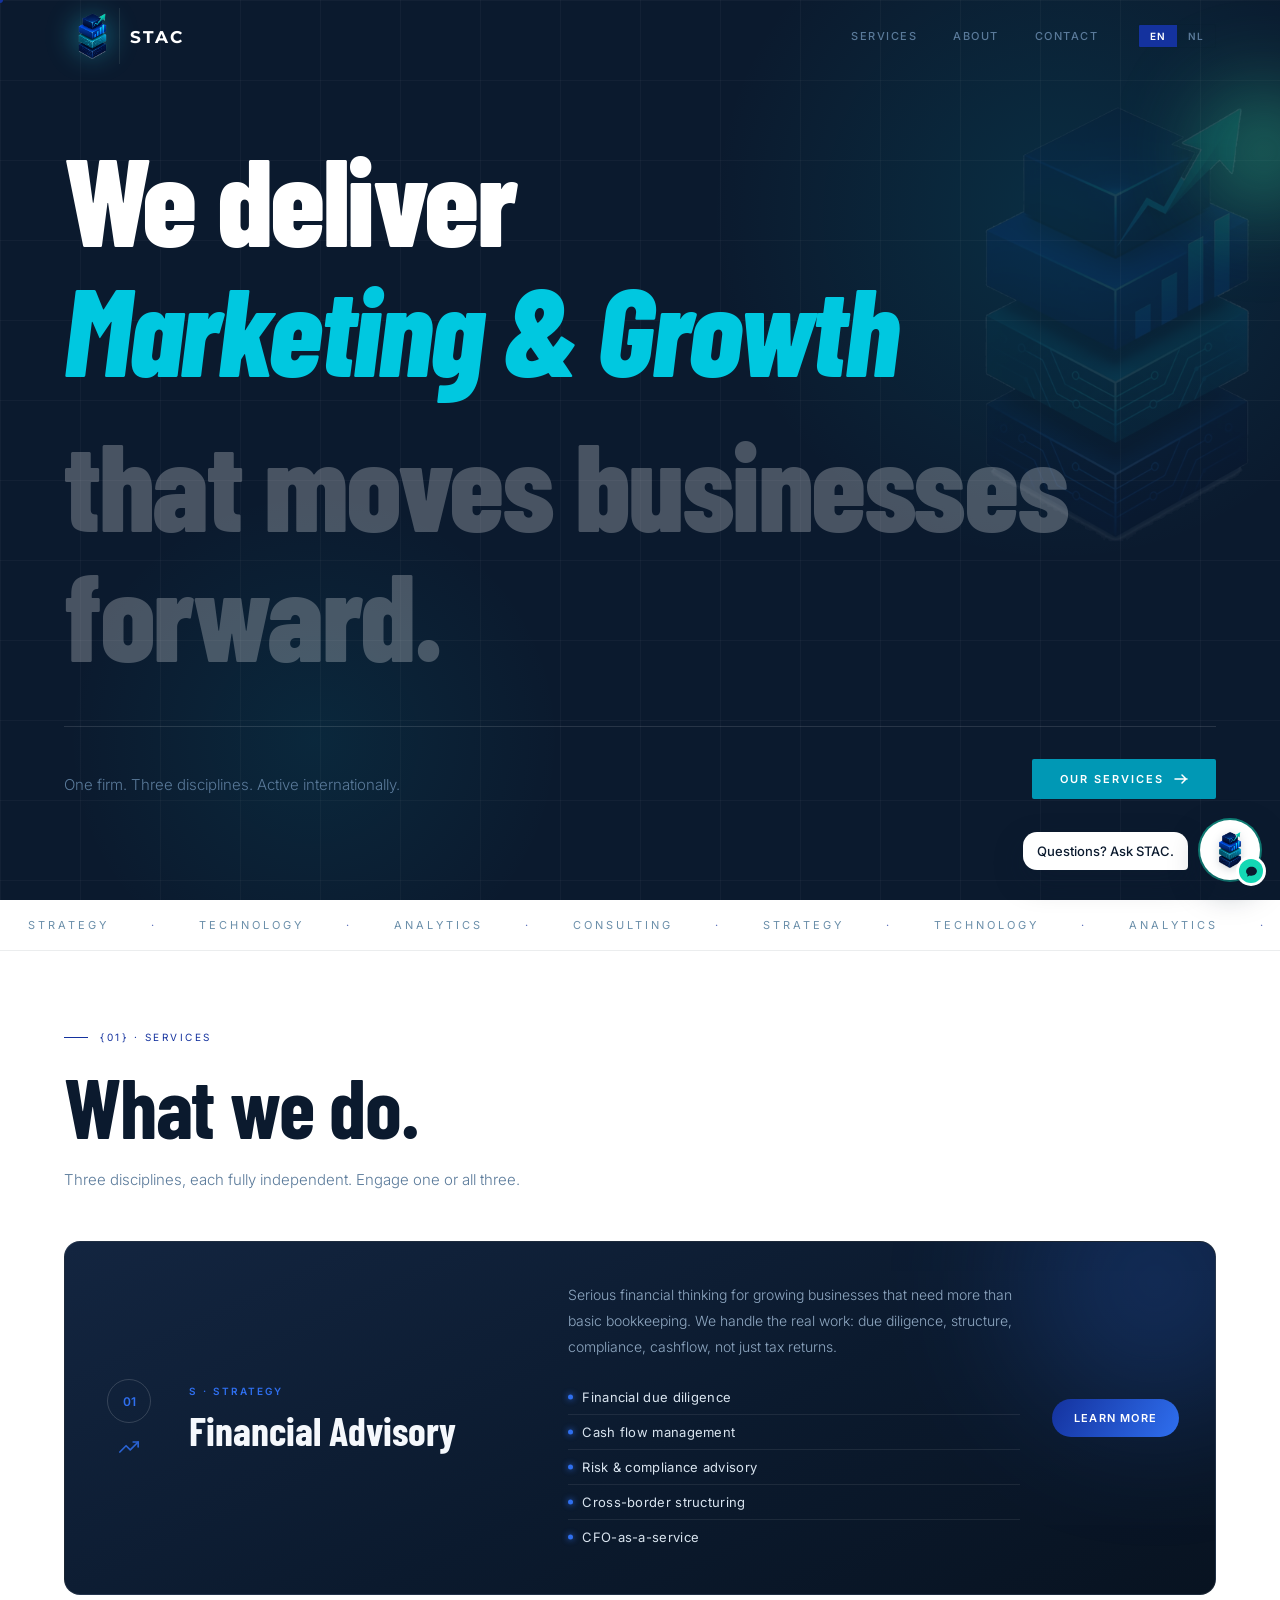
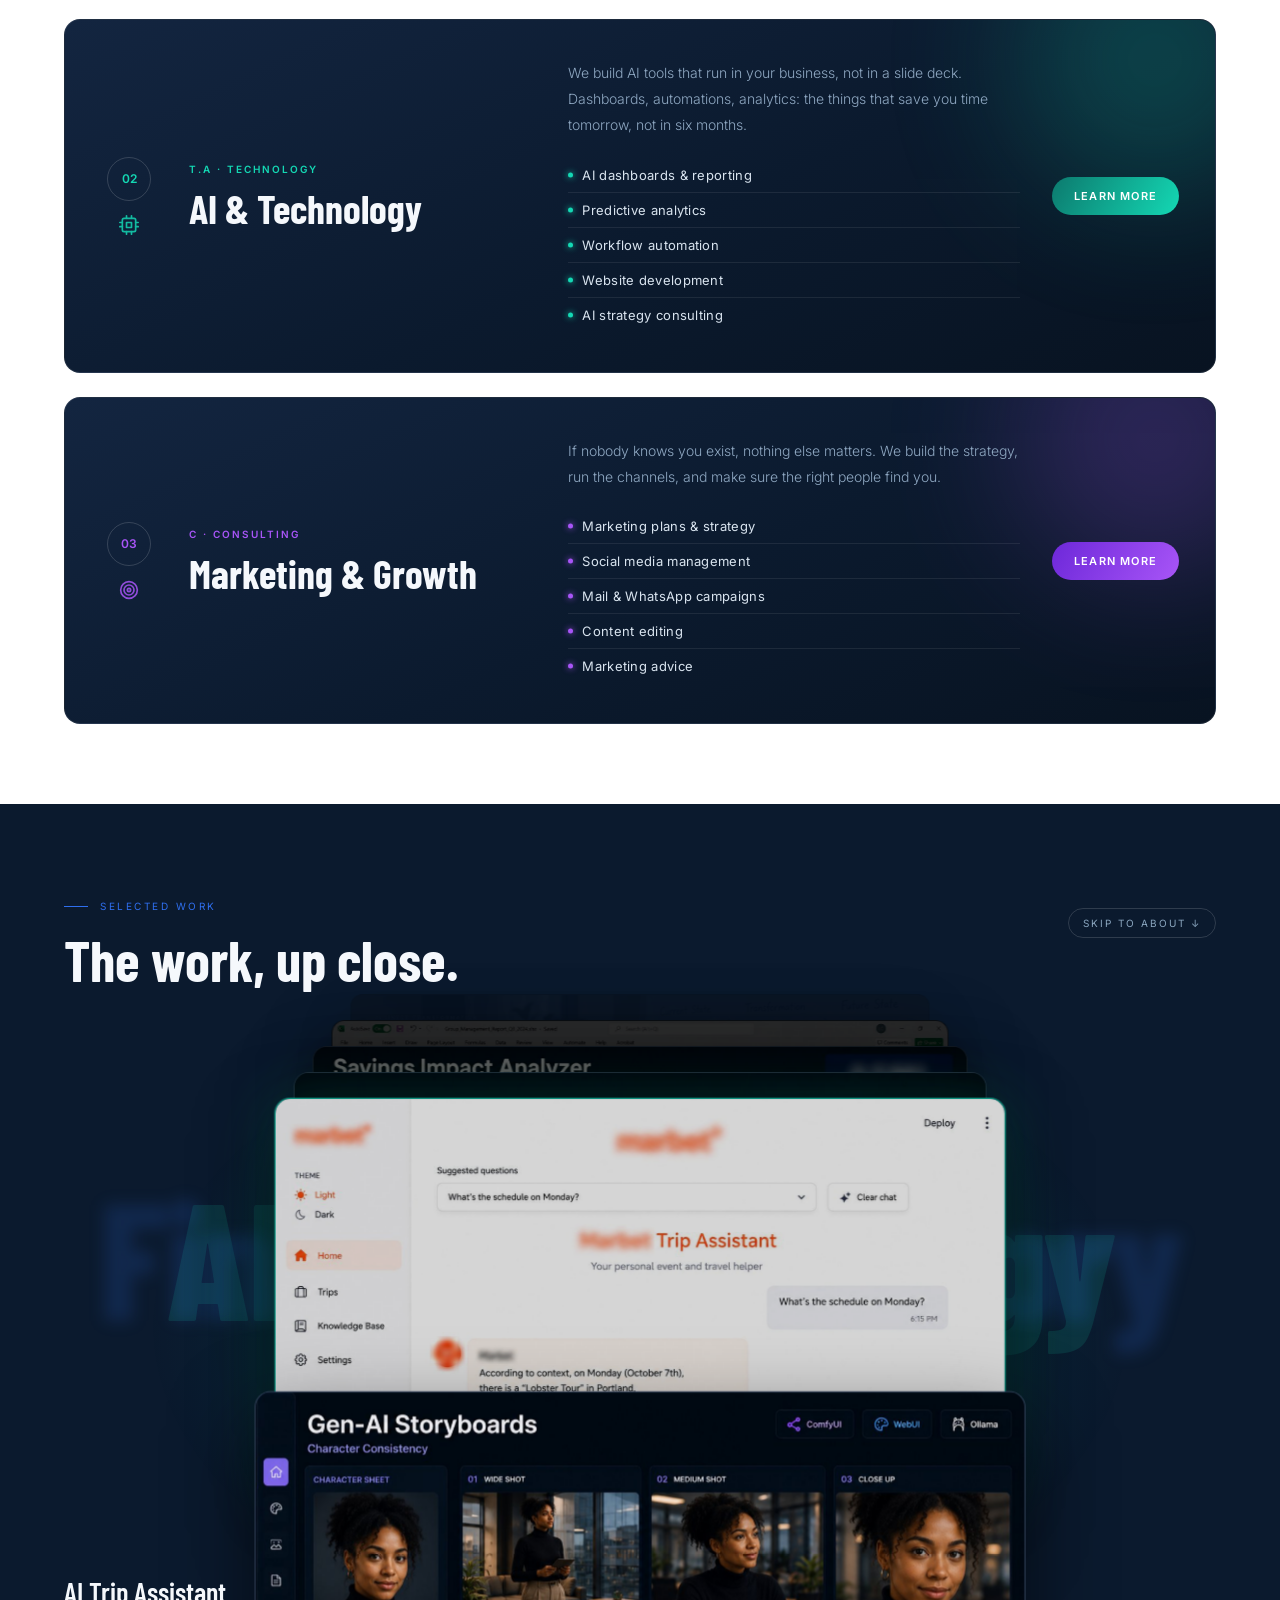
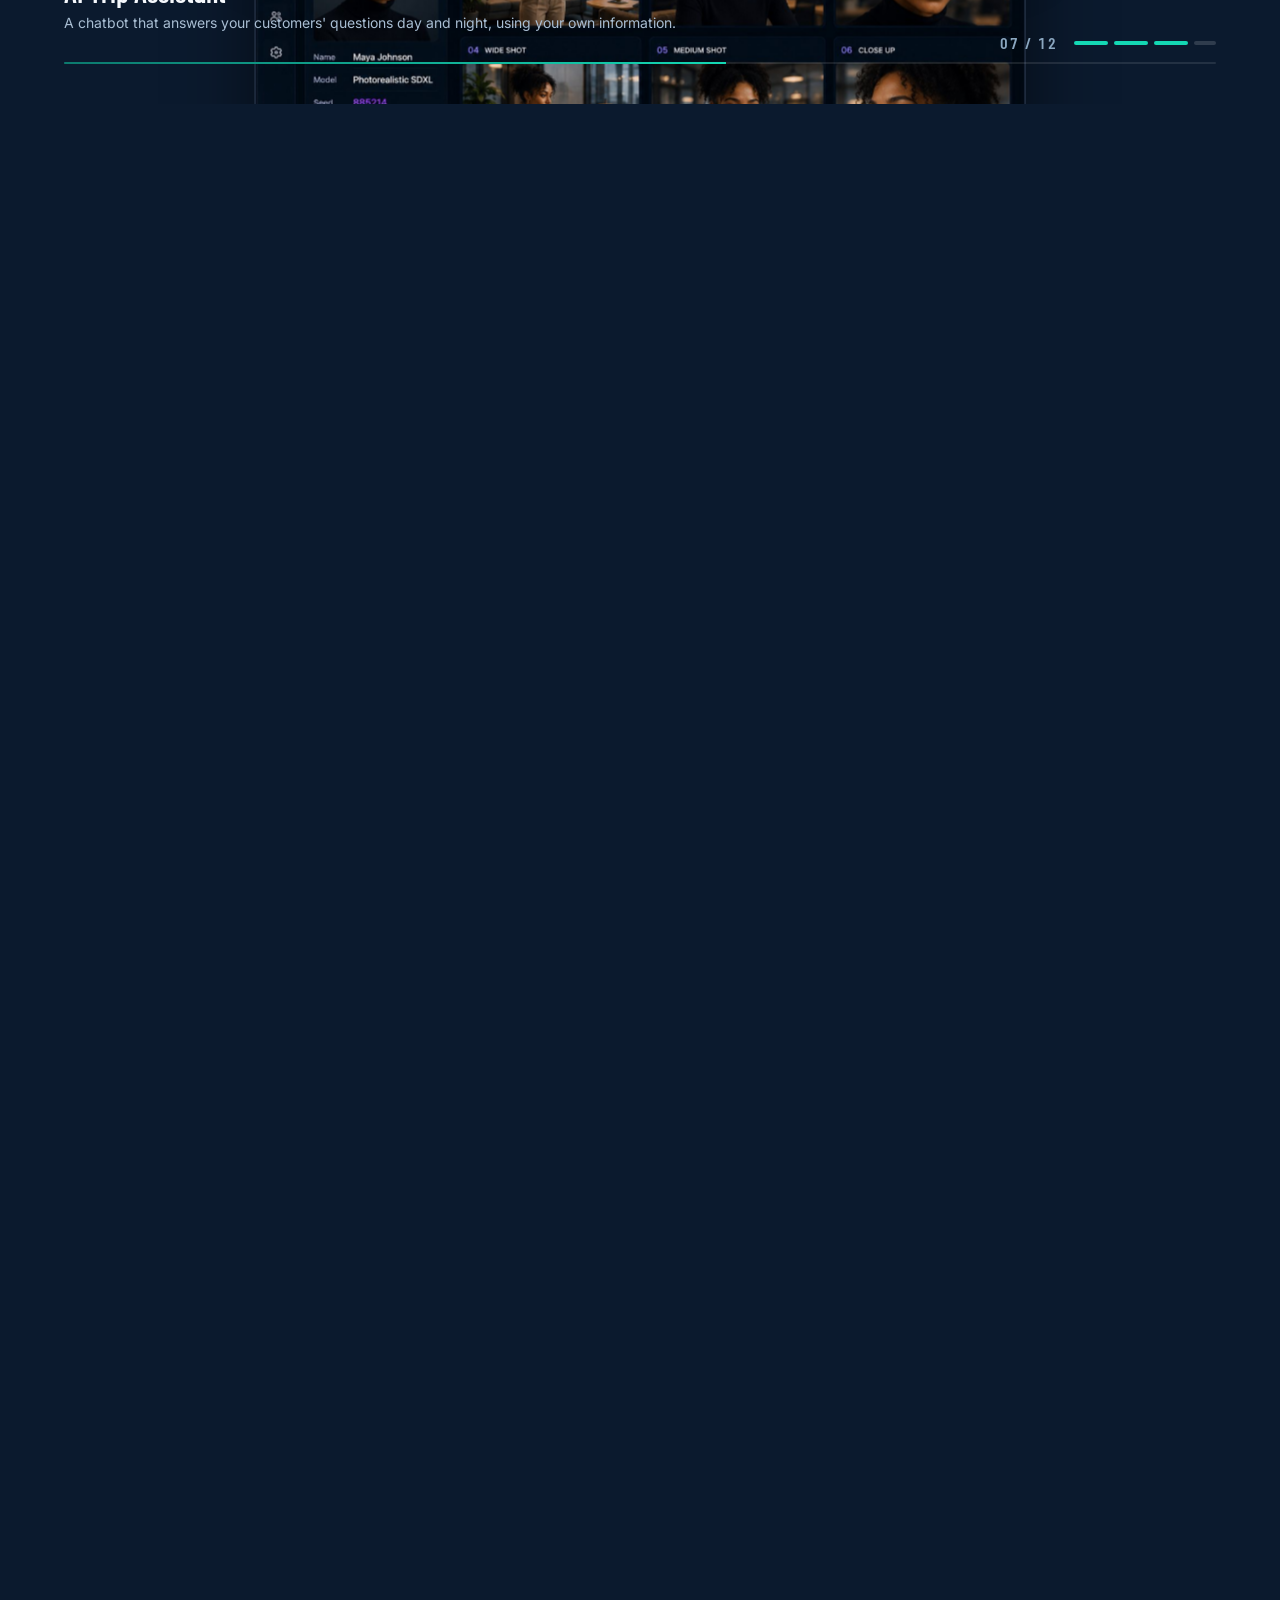
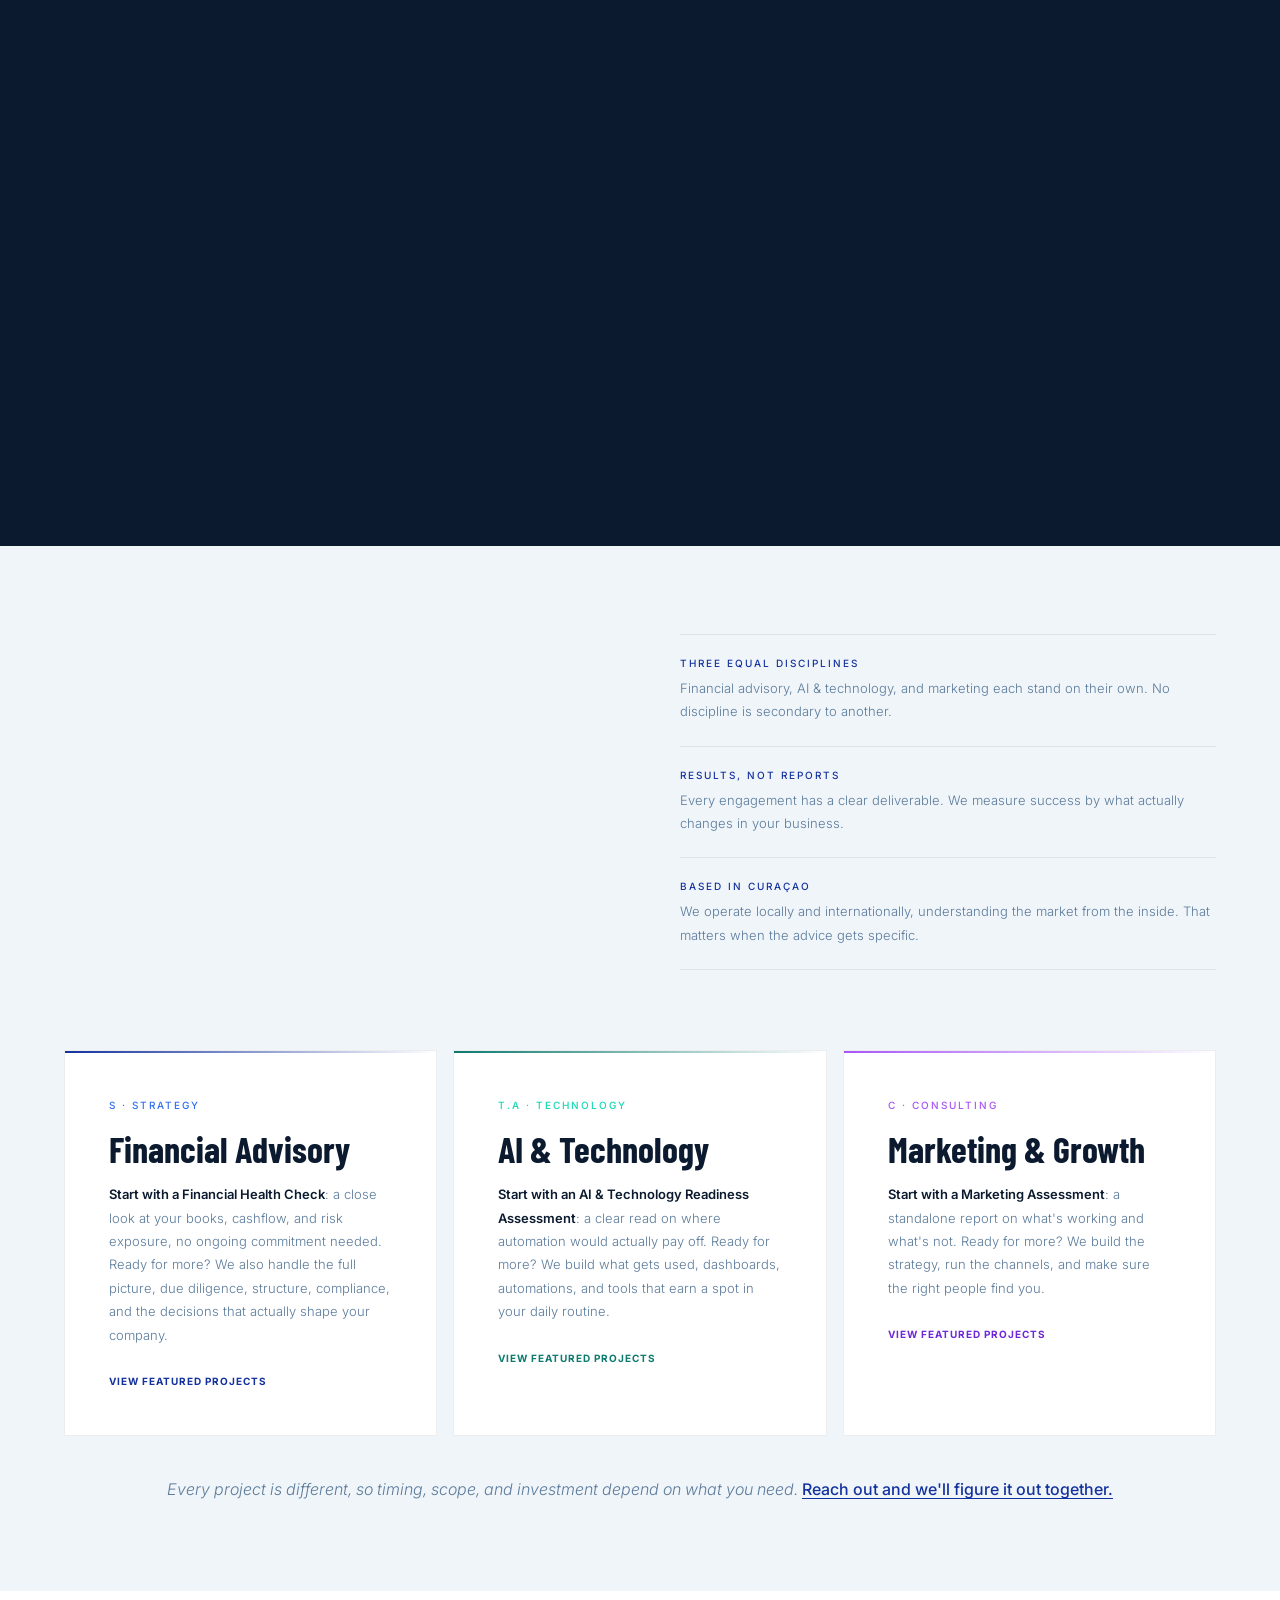
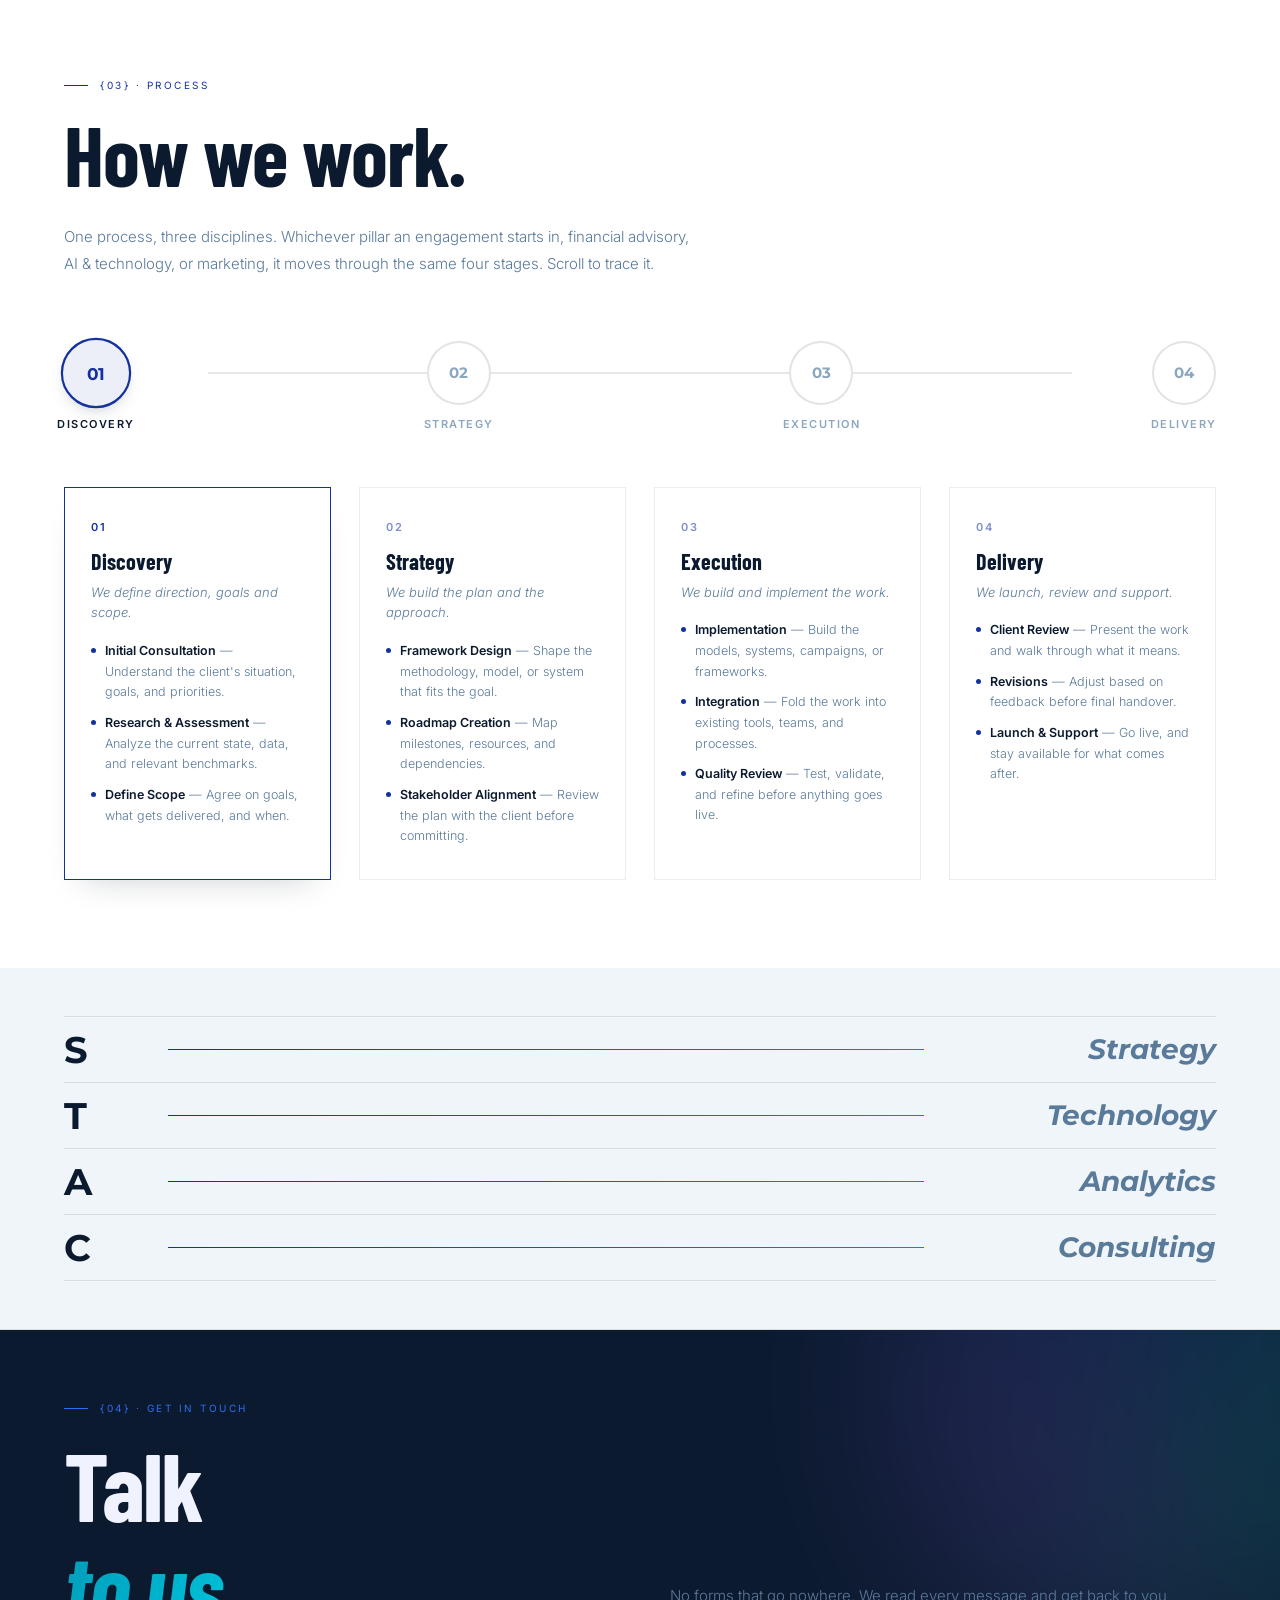
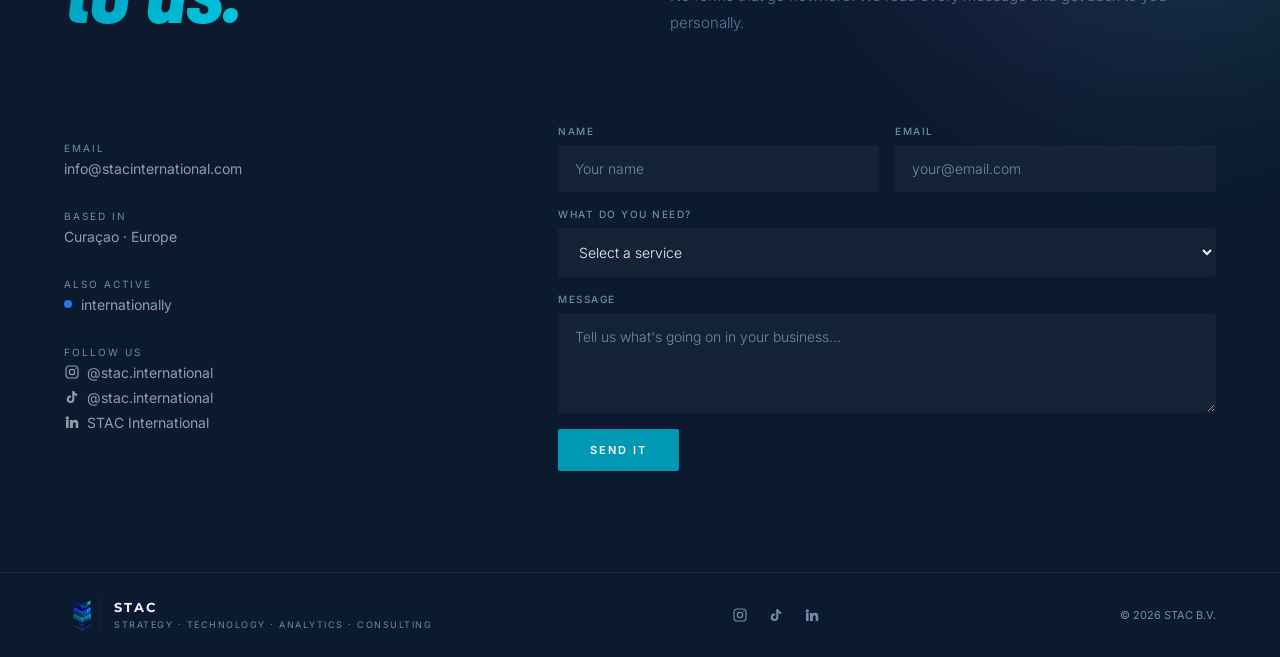
==== index.html @ 6bea7483 "Work section: audience-focused captions, stronger AI picks Each card now shows the project title fro" ====
<!DOCTYPE html>
<html lang="en" data-nl-title="STAC · Financieel Advies, AI &amp; Technologie, Marketing &amp; Groei">
<head>
<script>document.documentElement.classList.add('js');</script>
<script src="assets/stac-lang.js"></script>
<script src="assets/stac-analytics.js"></script>
<link rel="stylesheet" href="assets/stac-chat.css"/>
<script src="assets/stac-chat-data.js" defer></script>
<script src="assets/stac-chat.js" defer></script>
<meta charset="UTF-8"/>
<meta name="viewport" content="width=device-width,initial-scale=1"/>
<meta name="description" content="One firm, three disciplines: Financial Advisory, AI &amp; Technology, and Marketing &amp; Growth. Based in Curaçao, active internationally. Talk to STAC."/>
<meta property="og:type" content="website"/>
<meta property="og:site_name" content="STAC"/>
<meta property="og:title" content="STAC · Financial Advisory, AI &amp; Technology, Marketing &amp; Growth"/>
<meta property="og:description" content="One firm, three disciplines: Financial Advisory, AI &amp; Technology, and Marketing &amp; Growth. Based in Curaçao, active internationally. Talk to STAC."/>
<meta property="og:url" content="https://stacinternational.com/"/>
<meta property="og:image" content="https://stacinternational.com/logo/logo.png"/>
<meta name="twitter:card" content="summary"/>
<title>STAC · Financial Advisory, AI & Technology, Marketing & Growth</title>
<link rel="icon" type="image/png" href="logo/icon.png"/>
<link href="https://fonts.googleapis.com/css2?family=Montserrat:ital,wght@0,500;0,600;0,700;1,600;1,700&family=Inter:wght@300;400;500;600&family=Barlow+Condensed:ital,wght@0,500;0,600;0,700;0,800;1,500;1,600;1,700;1,800&display=swap" rel="stylesheet"/>
<style>
*{margin:0;padding:0;box-sizing:border-box;} html,body{width:100%;overflow-x:hidden;overflow-x:clip;}
:root{
  --bg:#FFFFFF;
  --bg2:#F0F5FA;
  --bg3:#0B1A2E;
  --navy:#0B1A2E;
  --surface:rgba(11,26,46,0.04);
  --border:rgba(11,26,46,0.08);
  --text:#0B1A2E;
  --muted:#5A7A9A;
  --muted2:#8BA7C0;
  --indigo:#14329E;
  --indigo2:#2F6FEF;
  --cyan:#14D8B4;
  --techdk:#0C7A6E;
  --violet:#A855F7;
  --violetdk:#6D28D9;
}
html{scroll-behavior:smooth;}
body{background:#FFFFFF;color:#0B1A2E;font-family:'Inter',sans-serif;overflow-x:hidden;overflow-x:clip;cursor:none;margin:0;padding:0;}

/* CURSOR */
#cur{position:fixed;width:6px;height:6px;background:#14329E;border-radius:50%;pointer-events:none;z-index:9999;transform:translate(-50%,-50%);transition:width .3s cubic-bezier(.77,0,.175,1),height .3s cubic-bezier(.77,0,.175,1),background .3s,opacity .3s;}
#cur.big{width:44px;height:44px;background:transparent;border:1px solid rgba(20,50,158,0.5);}
#cur.hidden{opacity:0;}

/* NAV */
nav{position:fixed;top:0;left:0;right:0;z-index:100;display:flex;align-items:center;justify-content:space-between;padding:0 64px;height:72px;transition:background .4s,border .4s;}
nav.solid{background:rgba(255,255,255,0.96);backdrop-filter:blur(16px);border-bottom:1px solid rgba(11,26,46,0.1);}
.logo{font-family:'Montserrat',sans-serif;font-weight:700;font-size:15.3px;letter-spacing:3px;color:var(--text);text-decoration:none;}
.navr{display:flex;align-items:center;gap:40px;}
.nlinks{display:flex;gap:36px;}
.navr a{font-size:11px;font-weight:500;letter-spacing:1.5px;text-transform:uppercase;color:var(--muted);text-decoration:none;transition:color .2s;}
.navr a:hover{color:var(--text);}
.lw{display:flex;border:1px solid var(--border);border-radius:2px;overflow:hidden;}
.lb{padding:5px 11px;font-size:10px;font-weight:600;letter-spacing:1px;background:transparent;border:none;cursor:none;color:var(--muted);font-family:'Inter',sans-serif;transition:all .2s;}
.lb.on{background:var(--indigo);color:#fff;}
.nav-icon-anim{animation:navIconFloat 5s ease-in-out infinite;transform-origin:50% 60%;}
@keyframes navIconFloat{0%,100%{transform:translateY(0) rotate(0deg);}50%{transform:translateY(-3px) rotate(-3deg);}}
.nav-icon-glow{position:absolute;left:0;top:50%;transform:translateY(-50%);width:56px;height:56px;border-radius:50%;background:radial-gradient(circle,rgba(34,211,238,.5) 0%,transparent 70%);filter:blur(12px);animation:navGlowPulse 4s ease-in-out infinite;pointer-events:none;z-index:0;}
@keyframes navGlowPulse{0%,100%{opacity:.5;transform:translateY(-50%) scale(1);}50%{opacity:1;transform:translateY(-50%) scale(1.2);}}
@media(prefers-reduced-motion:reduce){.nav-icon-anim{animation:none;}.nav-icon-glow{animation:none;}}
.nav-logo-text{font-family:'Montserrat',sans-serif;font-weight:700;font-size:17.1px;letter-spacing:2px;color:#fff;margin-left:10px;position:relative;z-index:1;}

/* HERO */
#home{position:relative;min-height:100vh;min-height:100dvh;width:100%;display:flex;flex-direction:column;justify-content:center;padding:112px 64px 80px;overflow:hidden;background:#0B1A2E;}
.orb1{position:absolute;width:700px;height:700px;border-radius:50%;background:radial-gradient(circle,rgba(0,168,192,.14) 0%,transparent 70%);top:-15%;right:-10%;animation:orb1 10s ease-in-out infinite;}
.orb2{position:absolute;width:500px;height:500px;border-radius:50%;background:radial-gradient(circle,rgba(0,200,224,.08) 0%,transparent 70%);bottom:-10%;left:5%;animation:orb2 14s ease-in-out infinite;}
.grid-lines{position:absolute;inset:0;background-image:linear-gradient(rgba(255,255,255,.03) 1px,transparent 1px),linear-gradient(90deg,rgba(255,255,255,.03) 1px,transparent 1px);background-size:80px 80px;pointer-events:none;}
@keyframes orb1{0%,100%{transform:translate(0,0) scale(1);}33%{transform:translate(-40px,30px) scale(1.06);}66%{transform:translate(20px,-40px) scale(.96);}}
@keyframes orb2{0%,100%{transform:translate(0,0) scale(1);}50%{transform:translate(30px,-30px) scale(1.04);}}
.hero-icon-wrap{position:absolute;top:6%;right:-8%;width:clamp(420px,42vw,760px);pointer-events:none;opacity:0;animation:heroIconIn 1.2s ease .5s forwards;}
.hero-icon-wrap img{width:100%;height:auto;display:block;opacity:.11;}
@keyframes heroIconIn{from{opacity:0;}to{opacity:1;}}
.hero-icon-glow{position:absolute;top:2%;right:6%;width:32%;height:32%;border-radius:50%;background:radial-gradient(circle,rgba(58,224,163,.55) 0%,rgba(58,224,163,0) 72%);filter:blur(40px);animation:heroArrowGlow 3.6s ease-in-out .5s infinite;pointer-events:none;}
@keyframes heroArrowGlow{0%,100%{opacity:.35;}50%{opacity:.85;}}
@media(max-width:900px){.hero-icon-wrap{width:clamp(200px,64vw,320px);top:6%;right:-14%;}}
@media(prefers-reduced-motion:reduce){.hero-icon-wrap{animation:heroIconIn .01s linear forwards;}.hero-icon-glow{animation:none;}}
.h-eye{font-size:10px;letter-spacing:3px;text-transform:uppercase;color:#6B8FAA;margin-bottom:48px;opacity:0;animation:fadeup .8s ease .2s forwards;}
.h-big{font-family:'Barlow Condensed',sans-serif;font-weight:800;font-size:clamp(33px,min(12.1vw,13.75vh),167px);line-height:1.05;letter-spacing:-.02em;color:#FFFFFF;opacity:0;animation:fadeup .8s ease .35s forwards;}
.cycle-wrap{height:clamp(40px,min(14.5vw,16.5vh),200px);overflow:hidden;position:relative;opacity:0;animation:fadeup .8s ease .5s forwards;}
.ci{font-family:'Barlow Condensed',sans-serif;font-weight:800;font-style:italic;font-size:clamp(33px,min(12.1vw,13.75vh),167px);line-height:1.05;letter-spacing:-.02em;color:#00C8E0;position:absolute;top:0;left:0;opacity:0;transform:translateY(64px);transition:opacity .6s cubic-bezier(.77,0,.175,1),transform .6s cubic-bezier(.77,0,.175,1);white-space:nowrap;}
.ci.on{opacity:1;transform:translateY(0);}
.ci.out{opacity:0;transform:translateY(-64px);}
.hero-title{margin:0;font-family:'Barlow Condensed',sans-serif;font-size:inherit;font-weight:inherit;}
.hero-title>span,.ci{display:block;}
.h-big2{font-family:'Barlow Condensed',sans-serif;font-weight:800;font-size:clamp(33px,min(12.1vw,13.75vh),167px);line-height:1.05;letter-spacing:-.02em;color:rgba(255,255,255,.25);margin-top:6px;opacity:0;animation:fadeup .8s ease .65s forwards;}
.hbot{display:flex;align-items:flex-end;justify-content:space-between;border-top:1px solid rgba(255,255,255,0.12);margin-top:48px;padding-top:32px;gap:40px;opacity:0;animation:fadeup .8s ease .8s forwards;}
.hdesc{font-size:15px;color:var(--muted);font-weight:300;line-height:1.75;max-width:400px;}
.hr{display:flex;flex-direction:column;align-items:flex-end;gap:20px;}
.btn{display:inline-flex;align-items:center;gap:10px;padding:13px 28px;background:#0098B5;color:#fff;font-size:11px;font-weight:600;letter-spacing:2px;text-transform:uppercase;text-decoration:none;border-radius:2px;transition:opacity .2s,transform .2s;white-space:nowrap;border:none;cursor:none;font-family:'Inter',sans-serif;}
.btn:hover{opacity:.85;transform:translateY(-1px);}
.btn svg{transition:transform .2s;}
.btn:hover svg{transform:translateX(4px);}
@keyframes fadeup{from{opacity:0;transform:translateY(24px);}to{opacity:1;transform:translateY(0);}}

/* STATS */
.stats{display:grid;grid-template-columns:repeat(4,1fr);border-bottom:1px solid var(--border);}
.stat{padding:40px 64px;border-right:1px solid var(--border);transition:background .2s;}
.stat:last-child{border-right:none;}
.stat:hover{background:var(--surface);}
.stat-n{font-family:'Montserrat',sans-serif;font-weight:700;font-size:37.4px;line-height:1;margin-bottom:6px;background:linear-gradient(135deg,var(--text),var(--muted));-webkit-background-clip:text;-webkit-text-fill-color:transparent;background-clip:text;}
.stat-l{font-size:11px;letter-spacing:1.5px;text-transform:uppercase;color:var(--muted);font-weight:500;}

/* MARQUEE */
.mq{overflow:hidden;padding:18px 0;border-bottom:1px solid var(--border);}
.mqt{display:flex;white-space:nowrap;animation:mqs 32s linear infinite;}
.mqt span{font-size:11px;letter-spacing:3px;text-transform:uppercase;color:#6B8FAA;padding:0 28px;}
.mqt span.ac{color:var(--indigo);opacity:.7;padding:0 14px;}
@keyframes mqs{from{transform:translateX(0)}to{transform:translateX(-50%)}}

/* SECTIONS */
section{padding:88px 64px;}
.slabel{font-size:10px;letter-spacing:2.5px;text-transform:uppercase;color:#14329E;margin-bottom:20px;display:flex;align-items:center;gap:12px;}
.slabel::before{content:'';width:24px;height:1px;background:#14329E;}
.slabel-on-dark{color:var(--indigo2);}
.slabel-on-dark::before{background:var(--indigo2);}
.sh2{font-family:'Barlow Condensed',sans-serif;font-weight:700;font-size:clamp(34px,6.5vw,96px);line-height:1.05;letter-spacing:-.015em;color:#0B1A2E;}

/* SERVICES */
#services{background:#FFFFFF;padding-top:80px;padding-bottom:0;}
.svch{margin-bottom:48px;}
.svcd{font-size:15px;color:var(--muted);line-height:1.8;font-weight:300;max-width:560px;margin-top:16px;}
.svcrows{display:flex;flex-direction:column;gap:24px;padding-bottom:80px;}
.srow{display:grid;grid-template-columns:56px 1fr 1.3fr auto;gap:32px;align-items:center;padding:40px 36px;border-radius:16px;cursor:none;position:relative;overflow:hidden;text-decoration:none;color:inherit;background:linear-gradient(155deg,#132540 0%,#0B1A2E 55%,#081321 100%);border:1px solid rgba(255,255,255,.08);transition:transform .35s cubic-bezier(.16,1,.3,1),box-shadow .35s ease,border-color .35s ease;}
.srow>*{position:relative;z-index:1;}
.srow::before{content:'';position:absolute;top:0;left:0;right:0;height:2px;z-index:2;transform:scaleX(0);transform-origin:left;transition:transform .5s cubic-bezier(.77,0,.175,1);}
.srow::after{content:'';position:absolute;width:280px;height:280px;border-radius:50%;top:-100px;right:-80px;filter:blur(70px);opacity:.22;z-index:0;pointer-events:none;transition:opacity .4s ease,transform .5s ease;}
.srow:nth-child(1)::before{background:linear-gradient(90deg,var(--indigo),var(--indigo2));}
.srow:nth-child(1)::after{background:var(--indigo2);}
.srow:nth-child(2)::before{background:linear-gradient(90deg,var(--techdk),var(--cyan));}
.srow:nth-child(2)::after{background:var(--cyan);}
.srow:nth-child(3)::before{background:linear-gradient(90deg,var(--violetdk),var(--violet));}
.srow:nth-child(3)::after{background:var(--violet);}
.srow:hover,.srow:focus-visible{transform:translateY(-6px);}
.srow:hover::before,.srow:focus-visible::before{transform:scaleX(1);}
.srow:hover::after,.srow:focus-visible::after{opacity:.4;transform:scale(1.15);}
.srow:nth-child(1):hover,.srow:nth-child(1):focus-visible{border-color:rgba(47,111,239,.5);box-shadow:0 20px 60px rgba(20,50,158,.28);}
.srow:nth-child(2):hover,.srow:nth-child(2):focus-visible{border-color:rgba(20,216,180,.5);box-shadow:0 20px 60px rgba(12,122,110,.28);}
.srow:nth-child(3):hover,.srow:nth-child(3):focus-visible{border-color:rgba(168,85,247,.5);box-shadow:0 20px 60px rgba(109,40,217,.28);}
.srow:focus-visible{outline:2px solid var(--indigo2);outline-offset:3px;}
.snum-wrap{display:flex;flex-direction:column;align-items:center;gap:14px;}
.snum{width:44px;height:44px;border-radius:50%;border:1px solid rgba(255,255,255,.16);display:flex;align-items:center;justify-content:center;font-size:12px;color:#7FA0C0;font-weight:600;flex-shrink:0;font-family:'Inter',sans-serif;transition:border-color .3s,box-shadow .3s;}
.sicon{width:20px;height:20px;display:flex;align-items:center;justify-content:center;opacity:.85;transition:filter .3s;}
.sicon svg{width:100%;height:100%;}
.srow:nth-child(1) .snum,.srow:nth-child(1) .sicon{color:var(--indigo2);}
.srow:nth-child(2) .snum,.srow:nth-child(2) .sicon{color:var(--cyan);}
.srow:nth-child(3) .snum,.srow:nth-child(3) .sicon{color:var(--violet);}
.srow:hover .snum,.srow:focus-visible .snum{border-color:currentColor;box-shadow:0 0 16px currentColor;}
.srow:hover .sicon,.srow:focus-visible .sicon{filter:drop-shadow(0 0 6px currentColor);}
.sc-left{}
.stag{font-size:10px;letter-spacing:2px;text-transform:uppercase;margin-bottom:12px;font-weight:600;}
.tf{color:var(--indigo2);}.tt{color:var(--cyan);}.tm{color:var(--violet);}
.sname{font-family:'Barlow Condensed',sans-serif;font-size:40px;font-weight:700;line-height:1.05;color:#F5F8FC;}
.sbod{font-size:14px;color:#8FA8C2;line-height:1.85;font-weight:300;margin-bottom:20px;}
.slist{list-style:none;}
.slist li{font-size:13px;color:#D9E4EF;padding:9px 0 9px 14px;border-bottom:1px solid rgba(255,255,255,.08);letter-spacing:.3px;position:relative;}
.slist li:last-child{border-bottom:none;}
.slist li::before{content:'';position:absolute;left:0;top:50%;transform:translateY(-50%);width:5px;height:5px;border-radius:50%;box-shadow:0 0 6px currentColor;}
.tf-d li::before{background:var(--indigo2);color:var(--indigo2);}
.tt-d li::before{background:var(--cyan);color:var(--cyan);}
.tm-d li::before{background:var(--violet);color:var(--violet);}
.sarr{display:inline-flex;align-items:center;justify-content:center;gap:8px;padding:12px 22px;border-radius:24px;color:#fff;font-size:11px;font-weight:600;letter-spacing:1.2px;text-transform:uppercase;white-space:nowrap;transition:box-shadow .3s,transform .2s;}
.sarr-ic{font-size:15px;line-height:1;transition:transform .2s;}
.srow:nth-child(1) .sarr{background:linear-gradient(120deg,var(--indigo),var(--indigo2));}
.srow:nth-child(2) .sarr{background:linear-gradient(120deg,var(--techdk),var(--cyan));color:#fff;}
.srow:nth-child(3) .sarr{background:linear-gradient(120deg,var(--violetdk),var(--violet));color:#fff;}
.srow:nth-child(1):hover .sarr,.srow:nth-child(1):focus-visible .sarr{box-shadow:0 0 24px rgba(47,111,239,.6);}
.srow:nth-child(2):hover .sarr,.srow:nth-child(2):focus-visible .sarr{box-shadow:0 0 24px rgba(20,216,180,.55);}
.srow:nth-child(3):hover .sarr,.srow:nth-child(3):focus-visible .sarr{box-shadow:0 0 24px rgba(168,85,247,.55);}
.srow:hover .sarr-ic,.srow:focus-visible .sarr-ic{transform:translate(3px,-3px);}
/* Work in motion: pinned stage, each project slides up onto a growing deck */
.wk{position:relative;height:560vh;padding:0;background:#0B1A2E;--acc:47,111,239;}
.wk[data-k="tech"]{--acc:20,216,180;}
.wk[data-k="mkt"]{--acc:168,85,247;}
.wk-stage{position:sticky;top:0;height:100vh;height:100svh;overflow:hidden;}
.wk-stage::before{content:'';position:absolute;inset:0;background:radial-gradient(55% 50% at 50% 58%,rgba(var(--acc),.16),transparent 70%);transition:background .8s;}
.wk-head{position:absolute;left:64px;top:96px;z-index:5;}
.wk-title{font-family:'Barlow Condensed',sans-serif;font-weight:700;font-size:clamp(34px,4.4vw,64px);line-height:1;color:#F5F8FC;}
.wk-chapters{position:absolute;inset:0;display:grid;grid-template-columns:minmax(0,1fr);place-items:center;pointer-events:none;}
.wk-ch{grid-area:1/1;font-family:'Barlow Condensed',sans-serif;font-weight:800;font-size:clamp(60px,13vw,230px);line-height:.9;letter-spacing:-.02em;text-align:center;padding:0 16px;opacity:0;transform:scale(1.15);filter:blur(8px);transition:opacity .7s ease,transform 1s cubic-bezier(.2,.8,.2,1),filter .8s;}
.wk-ch[data-k="fin"]{color:rgba(47,111,239,.16);}
.wk-ch[data-k="tech"]{color:rgba(20,216,180,.13);}
.wk-ch[data-k="mkt"]{color:rgba(168,85,247,.16);}
.wk-ch.on{opacity:1;transform:none;filter:none;}
.wk-scene{position:absolute;inset:0;z-index:1;}
.wk-card{position:absolute;left:50%;top:var(--cy,55%);width:var(--w,560px);aspect-ratio:16/9;margin:0;border-radius:16px;overflow:hidden;background:#132540;border:1px solid rgba(255,255,255,.14);box-shadow:0 30px 80px rgba(0,0,0,.55);transform-origin:50% 0;visibility:hidden;will-change:transform,filter;transition:border-color .4s,box-shadow .4s;}
.wk-card img{width:100%;height:100%;object-fit:cover;object-position:center top;display:block;}
.wk-card figcaption{display:none;}
.wk-card::after{content:'';position:absolute;inset:0;background:linear-gradient(105deg,transparent 35%,rgba(255,255,255,.28) 50%,transparent 65%);transform:translateX(var(--sh,-120%));pointer-events:none;}
.wk-card.top{border-color:rgba(var(--acc),.8);box-shadow:0 30px 80px rgba(0,0,0,.55),0 0 0 1px rgba(var(--acc),.35),0 0 60px rgba(var(--acc),.28);}
.wk-foot{position:absolute;left:64px;right:64px;bottom:40px;z-index:5;display:grid;gap:10px;}
.wk-row{display:flex;justify-content:space-between;align-items:flex-end;gap:16px;}
.wk-cap{font-family:'Barlow Condensed',sans-serif;font-weight:600;font-size:clamp(20px,2.2vw,30px);color:#F5F8FC;display:inline-block;transition:opacity .25s,transform .25s;}
.wk-cap.swap{opacity:0;transform:translateY(8px);}
.wk-cap b{display:block;font-weight:600;}
.wk-cap span{display:block;margin-top:4px;max-width:620px;min-height:2.8em;font-family:Inter,sans-serif;font-size:14px;font-weight:400;line-height:1.4;color:#A9BED3;}
.wk-meta{display:flex;align-items:center;gap:16px;flex-shrink:0;}
.wk-count{font-family:'Barlow Condensed',sans-serif;font-weight:600;font-size:16px;letter-spacing:2px;color:#8BA7C0;font-variant-numeric:tabular-nums;}
.wk-dots{display:flex;gap:6px;flex-shrink:0;}
.wk-dots i{width:22px;height:4px;border-radius:2px;background:rgba(255,255,255,.15);transition:background .3s,width .3s;}
.wk-dots i.on{background:rgb(var(--acc));width:34px;}
.wk-bar{height:2px;border-radius:2px;background:rgba(255,255,255,.1);overflow:hidden;}
.wk-bar i{display:block;height:100%;width:0;background:linear-gradient(90deg,var(--indigo),var(--indigo2));}
.wk[data-k="tech"] .wk-bar i{background:linear-gradient(90deg,var(--techdk),var(--cyan));}
.wk[data-k="mkt"] .wk-bar i{background:linear-gradient(90deg,var(--violetdk),var(--violet));}
.wk-skip{position:absolute;right:64px;top:104px;z-index:5;font-size:10px;letter-spacing:2px;text-transform:uppercase;color:#8BA7C0;text-decoration:none;border:1px solid rgba(255,255,255,.15);padding:8px 14px;border-radius:999px;transition:color .2s,border-color .2s;}
.wk-skip:hover{color:#fff;border-color:rgba(255,255,255,.4);}
.wk-skip{transition:color .2s,border-color .2s,opacity .18s ease,transform .18s ease;}
.wk-skip.swap{opacity:0;transform:translateY(-4px);}
@media(max-width:960px){
  .wk-head{left:24px;top:84px;}
  .wk-foot{left:24px;right:24px;bottom:28px;}
  .wk-dots i{width:14px;}
  .wk-dots i.on{width:22px;}
  .wk-cap span{font-size:13px;min-height:4.2em;}
  .wk-row{flex-direction:column;align-items:flex-start;gap:8px;}
  .wk-skip{left:24px;right:auto;top:164px;}
}
/* No JavaScript, or reduced motion: a calm grid of the same work */
html:not(.js) .wk,.wk.static{height:auto;}
html:not(.js) .wk-stage,.wk.static .wk-stage{position:relative;height:auto;overflow:visible;perspective:none;padding:96px 24px 72px;}
html:not(.js) .wk-head,.wk.static .wk-head{position:relative;left:auto;top:auto;margin:0 auto 32px;max-width:1100px;}
html:not(.js) .wk-scene,.wk.static .wk-scene{position:relative;display:grid;grid-template-columns:repeat(auto-fill,minmax(240px,1fr));gap:16px;max-width:1100px;margin:0 auto;}
html:not(.js) .wk-card,.wk.static .wk-card{position:relative;left:auto;top:auto;margin:0;width:auto;opacity:1;visibility:visible;transform:none;filter:none;align-self:start;}
html:not(.js) .wk-card figcaption,.wk.static .wk-card figcaption{display:block;position:absolute;left:0;right:0;bottom:0;padding:20px 12px 9px;font-size:12px;color:#fff;background:linear-gradient(transparent,rgba(11,26,46,.9));}
html:not(.js) .wk-card figcaption b,.wk.static .wk-card figcaption b{display:block;font-size:14px;}
html:not(.js) .wk-card figcaption span,.wk.static .wk-card figcaption span{display:block;margin-top:2px;font-size:11px;line-height:1.35;color:#C9D6E3;}
html:not(.js) .wk-chapters,html:not(.js) .wk-foot,html:not(.js) .wk-skip,.wk.static .wk-chapters,.wk.static .wk-foot,.wk.static .wk-skip{display:none;}

/* ABOUT NOTE (merged assessment mention) */
.ab-note{font-size:16px;color:var(--muted);font-weight:300;font-style:italic;line-height:1.7;text-align:center;margin-top:40px;}
.ab-note a{color:#14329E;text-decoration:underline;text-underline-offset:3px;font-style:normal;font-weight:500;}
.ab-note a:hover{color:var(--indigo2);}

/* ABOUT */
#about{background:#F0F5FA;}
.abtop{display:flex;justify-content:space-between;align-items:flex-start;gap:80px;margin-bottom:80px;}
.abq{font-family:'Montserrat',sans-serif;font-weight:700;font-style:italic;font-size:clamp(21.6px,2.5vw,37.4px);line-height:1.2;max-width:540px;color:#0B1A2E;flex:1;}
.avs{flex:1;border-top:1px solid rgba(11,26,46,0.08);}
.av{padding:22px 0;border-bottom:1px solid var(--border);}
.avl{font-size:10px;letter-spacing:2px;text-transform:uppercase;color:#14329E;margin-bottom:8px;font-weight:500;}
.avt{font-size:13px;color:#5A7A9A;line-height:1.8;font-weight:300;}

/* PILLARS */
.pillars{display:grid;grid-template-columns:repeat(3,1fr);gap:16px;background:transparent;}
.pc{background:#FFFFFF;padding:48px 44px;position:relative;overflow:hidden;transition:background .25s;border:1px solid rgba(11,26,46,0.08);}
.pc::before{content:'';position:absolute;top:0;left:0;right:0;height:2px;transition:opacity .3s;}
.pc.pf::before{background:linear-gradient(90deg,var(--indigo),transparent);}
.pc.pt::before{background:linear-gradient(90deg,var(--techdk),transparent);}
.pc.pm::before{background:linear-gradient(90deg,var(--violet),transparent);}
.pc:hover{background:#F0F5FA;}
.pc-glow{position:absolute;width:300px;height:300px;border-radius:50%;opacity:0;transition:opacity .4s;pointer-events:none;top:-100px;right:-100px;}
.pc.pf .pc-glow{background:radial-gradient(circle,rgba(20,50,158,.08) 0%,transparent 70%);}
.pc.pt .pc-glow{background:radial-gradient(circle,rgba(12,122,110,.08) 0%,transparent 70%);}
.pc.pm .pc-glow{background:radial-gradient(circle,rgba(109,40,217,.08) 0%,transparent 70%);}
.pc:hover .pc-glow{opacity:1;}
.pc-tag{font-size:10px;letter-spacing:2px;text-transform:uppercase;margin-bottom:20px;font-weight:500;}
.pc-name{font-family:'Barlow Condensed',sans-serif;font-size:36px;font-weight:700;line-height:1;margin-bottom:16px;}
.pc-body{font-size:13px;color:#5A7A9A;line-height:1.8;font-weight:300;margin-bottom:28px;}
.pc-body strong{color:#0B1A2E;font-weight:600;}
.pc.pt,.pc.pf,.pc.pm{cursor:none;}
.pc-hint{display:flex;align-items:center;gap:6px;margin-top:12px;font-size:10px;font-weight:700;letter-spacing:1px;text-transform:uppercase;color:var(--techdk);animation:pcHintPulse 2.4s ease-in-out infinite;}
.pc-hint-ic{font-size:13px;transition:transform .25s;}
.pc.pt:hover .pc-hint{color:var(--cyan);}
.pc.pt:hover .pc-hint-ic{transform:translate(3px,-3px);}
.pc.pf .pc-hint{color:var(--indigo);}
.pc.pf:hover .pc-hint{color:var(--indigo2);}
.pc.pf:hover .pc-hint-ic{transform:translate(3px,-3px);}
.pc.pm .pc-hint{color:var(--violetdk);}
.pc.pm:hover .pc-hint{color:var(--violet);}
.pc.pm:hover .pc-hint-ic{transform:translate(3px,-3px);}
@keyframes pcHintPulse{0%,100%{opacity:.65;}50%{opacity:1;}}
@media(prefers-reduced-motion:reduce){.pc-hint{animation:none;}}

/* PROCESS */
#process{background:#FFFFFF;}
.proc-lede{font-size:15px;color:var(--muted);font-weight:300;line-height:1.8;max-width:640px;margin-top:-24px;margin-bottom:64px;}

/* scroll-driven signal path */
.proc-road{position:relative;margin-bottom:56px;--progress:0;}
.proc-road-track{position:absolute;top:31px;left:12.5%;right:12.5%;height:2px;background:rgba(11,26,46,.1);border-radius:2px;}
.proc-road-fill{position:absolute;top:0;left:0;height:100%;width:calc(var(--progress) * 100%);background:linear-gradient(90deg,var(--indigo),var(--indigo2));border-radius:2px;}
.proc-road-dot{position:absolute;top:31px;left:calc(12.5% + var(--progress) * 75%);width:10px;height:10px;margin-top:-4px;margin-left:-5px;border-radius:50%;background:var(--navy);box-shadow:0 0 0 3px #fff,0 2px 6px rgba(11,26,46,.3);z-index:3;opacity:0;transition:opacity .3s ease;}
.proc-road.live .proc-road-dot{opacity:1;}
.proc-nodes{display:flex;justify-content:space-between;position:relative;z-index:2;}
.proc-node{display:flex;flex-direction:column;align-items:center;gap:12px;width:64px;cursor:default;}
.proc-node-dot{width:64px;height:64px;border-radius:50%;background:#fff;border:2px solid rgba(11,26,46,.12);display:flex;align-items:center;justify-content:center;font-family:'Montserrat',sans-serif;font-weight:700;font-size:15.3px;color:var(--muted2);transition:border-color .4s ease,color .4s ease,background .4s ease,transform .4s cubic-bezier(.34,1.56,.64,1),box-shadow .4s ease;}
.proc-node-name{font-size:11px;letter-spacing:1.5px;text-transform:uppercase;font-weight:600;color:var(--muted2);transition:color .4s ease;white-space:nowrap;}
.proc-node.active .proc-node-dot{border-color:var(--c);color:var(--c);background:color-mix(in srgb,var(--c) 8%,#fff);transform:scale(1.1);box-shadow:0 6px 16px -8px rgba(11,26,46,.35);}
.proc-node.active .proc-node-name{color:#0B1A2E;}
.proc-node:nth-child(1){--c:var(--indigo);}
.proc-node:nth-child(2){--c:var(--indigo);}
.proc-node:nth-child(3){--c:var(--indigo);}
.proc-node:nth-child(4){--c:var(--indigo);}

/* content cards, keyed to the same active state */
.proc-timeline{display:grid;grid-template-columns:repeat(4,1fr);gap:28px;}
.proc-timeline-fill,.proc-timeline-dot{display:none;}
.proc-step{background:#FFFFFF;border:1px solid rgba(11,26,46,0.08);padding:32px 26px;position:relative;transition:border-color .35s ease,box-shadow .35s ease,opacity .6s cubic-bezier(.65,0,.35,1),transform .6s cubic-bezier(.65,0,.35,1);opacity:0;transform:translateY(24px);}
.proc-timeline.in .proc-step{opacity:1;transform:none;}
.proc-step:nth-child(1){--c:var(--indigo);}
.proc-step:nth-child(2){--c:var(--indigo);transition-delay:.1s;}
.proc-step:nth-child(3){--c:var(--indigo);transition-delay:.2s;}
.proc-step:nth-child(4){--c:var(--indigo);transition-delay:.3s;}
.proc-step.active{border-color:var(--c);box-shadow:0 16px 32px -20px rgba(11,26,46,.25);}
.proc-num{font-size:11px;letter-spacing:2px;text-transform:uppercase;color:var(--c);font-weight:600;margin-bottom:16px;transition:opacity .3s ease;opacity:.55;}
.proc-step.active .proc-num{opacity:1;}
.proc-name{font-family:'Barlow Condensed',sans-serif;font-weight:700;font-size:22.1px;color:#0B1A2E;line-height:1;margin-bottom:10px;}
.proc-desc{font-size:13px;color:var(--muted);font-weight:300;font-style:italic;line-height:1.6;margin-bottom:18px;}
.proc-list{list-style:none;display:flex;flex-direction:column;gap:10px;}
.proc-list li{font-size:12.5px;color:var(--muted);line-height:1.65;font-weight:300;padding-left:14px;position:relative;}
.proc-list li::before{content:'';position:absolute;left:0;top:7px;width:5px;height:5px;border-radius:50%;background:var(--c);}
.proc-list strong{color:#0B1A2E;font-weight:600;}
@media(max-width:960px){
  .proc-road{height:0;margin:0;overflow:hidden;opacity:0;pointer-events:none;}
  .proc-timeline{position:relative;grid-template-columns:1fr;gap:28px;margin-top:0;padding-left:44px;}
  .proc-timeline::before{content:'';position:absolute;top:0;bottom:0;left:20px;width:2px;background:rgba(11,26,46,.1);border-radius:2px;}
  .proc-timeline-fill{display:block;position:absolute;top:0;left:20px;width:2px;height:calc(var(--progress) * 100%);background:linear-gradient(180deg,var(--indigo),var(--indigo2));border-radius:2px;}
  .proc-timeline-dot{display:block;position:absolute;top:calc(var(--progress) * 100%);left:20px;width:10px;height:10px;margin-top:-4px;margin-left:-4px;border-radius:50%;background:var(--navy);box-shadow:0 0 0 3px #fff,0 2px 6px rgba(11,26,46,.3);z-index:3;opacity:0;transition:opacity .3s ease;}
  .proc-timeline.live .proc-timeline-dot{opacity:1;}
  .proc-num{position:absolute;left:-42px;top:28px;width:36px;height:36px;border-radius:50%;background:#fff;border:2px solid rgba(11,26,46,.14);display:flex;align-items:center;justify-content:center;font-size:12px;letter-spacing:0;margin-bottom:0;opacity:1;color:var(--muted2);z-index:2;transition:border-color .3s ease,color .3s ease,background .3s ease;}
  .proc-step.active .proc-num{border-color:var(--c);color:var(--c);background:color-mix(in srgb,var(--c) 8%,#fff);}
}

/* FEATURED PROJECTS PREVIEW PANEL */
.fp-panel{max-height:0;opacity:0;overflow:hidden;transition:max-height .6s cubic-bezier(.65,0,.35,1),opacity .5s ease;background:#F0F5FA;}
.fp-panel.open{opacity:1;}
.fp-panel-inner{padding:64px;position:relative;}
.fp-panel-close{position:absolute;top:64px;right:64px;width:36px;height:36px;border-radius:50%;border:1px solid rgba(11,26,46,.14);background:#fff;color:#0B1A2E;font-size:18px;line-height:1;display:flex;align-items:center;justify-content:center;cursor:pointer;transition:background .2s,color .2s,transform .2s;z-index:5;}
.fp-panel-close:hover{background:#0B1A2E;color:#fff;transform:rotate(90deg);}
.fp-panel-head{margin-bottom:28px;}
.fp-panel-h{font-family:'Barlow Condensed',sans-serif;font-weight:700;font-size:clamp(32px,4vw,52px);line-height:1;color:#0B1A2E;margin-top:8px;max-width:80%;}
.fp-lede{font-size:14px;color:var(--muted);font-weight:300;line-height:1.8;max-width:640px;margin:12px 0 28px;}
.fp-filters{display:flex;flex-wrap:wrap;gap:10px;margin-bottom:28px;}
.fp-filter-btn{padding:9px 20px;border-radius:24px;border:1.5px solid var(--border);background:#fff;color:#0B1A2E;font-size:13px;font-weight:600;cursor:pointer;transition:all .2s;white-space:nowrap;font-family:'Inter',sans-serif;}
.fp-filter-btn:hover{border-color:var(--techdk);}
.fp-filter-btn.active{background:#0B1A2E;border-color:#0B1A2E;color:#fff;}
.fp-info-dot{display:inline-flex;align-items:center;justify-content:center;width:14px;height:14px;margin-left:6px;border-radius:50%;border:1px solid currentColor;font-family:'Inter',sans-serif;font-style:italic;font-size:9px;font-weight:700;line-height:1;opacity:.5;position:relative;cursor:help;vertical-align:2px;}
.fp-info-dot:hover,.fp-info-dot:focus,.fp-info-dot.show{opacity:1;outline:none;}
.fp-info-dot::after{content:attr(data-tip);position:absolute;bottom:calc(100% + 9px);left:50%;transform:translateX(-50%);background:#0B1A2E;color:#fff;font-style:normal;font-size:11px;font-weight:500;letter-spacing:.2px;padding:7px 11px;border-radius:6px;white-space:nowrap;opacity:0;pointer-events:none;transition:opacity .15s;box-shadow:0 10px 26px rgba(11,26,46,.28);z-index:20;}
.fp-info-dot::before{content:'';position:absolute;bottom:calc(100% + 4px);left:50%;transform:translateX(-50%);border:5px solid transparent;border-top-color:#0B1A2E;opacity:0;pointer-events:none;transition:opacity .15s;z-index:20;}
.fp-info-dot:hover::after,.fp-info-dot:hover::before,.fp-info-dot:focus::after,.fp-info-dot:focus::before,.fp-info-dot.show::after,.fp-info-dot.show::before{opacity:1;}
.fp-carousel3{position:relative;background:#fff;border-radius:20px;padding:20px 48px 40px;}
.fp-viewport3{overflow:hidden;}
.fp-track3{display:flex;transition:transform .6s cubic-bezier(.65,0,.35,1);padding:34px 4px 18px;}
.fp-card3{flex:0 0 calc(33.333% - 25.33px);margin-right:38px;background:#F0F5FA;border-radius:16px;overflow:hidden;box-shadow:0 8px 24px rgba(11,26,46,.06);display:flex;flex-direction:column;transition:transform .4s ease,opacity .4s ease,box-shadow .4s ease;opacity:.65;}
.fp-card3.is-center{opacity:1;transform:translateY(-16px) scale(1.07);box-shadow:0 32px 64px rgba(11,26,46,.26);z-index:2;position:relative;}
.fp-card3-img{position:relative;aspect-ratio:16/10;overflow:hidden;background:#0B1A2E;}
#fpPanelFin .fp-card3-img,#fpPanelMkt .fp-card3-img{aspect-ratio:16/9;}
.fp-card3-img img{width:100%;height:100%;object-fit:cover;display:block;transition:transform .6s ease;}
.fp-card3:hover .fp-card3-img img{transform:scale(1.06);}
.fp-card3-body{padding:18px 20px 22px;display:flex;flex-direction:column;flex:1;}
.fp-card3-body h4{font-family:'Barlow Condensed',sans-serif;font-weight:700;font-size:20px;color:#0B1A2E;margin-bottom:8px;line-height:1.1;}
.fp-card3-body p{font-size:12.5px;color:var(--muted);line-height:1.7;font-weight:300;margin-bottom:14px;flex:1;}
.fp-tags3{display:flex;flex-wrap:wrap;gap:6px;}
.fp-tags3 span{font-size:10px;padding:5px 11px;background:#fff;border-radius:14px;color:var(--techdk);letter-spacing:.3px;font-weight:500;}
.fp-tags3 span.co{font-weight:700;}
.fp-arrow3{position:absolute;top:calc(50% - 24px);transform:translateY(-50%);width:44px;height:44px;border-radius:50%;background:#fff;border:1px solid var(--border);color:#0B1A2E;display:flex;align-items:center;justify-content:center;font-size:20px;line-height:1;cursor:pointer;box-shadow:0 8px 24px rgba(11,26,46,.16);z-index:5;transition:background .2s,color .2s;}
.fp-arrow3:hover{background:#0B1A2E;color:#fff;}
.fp-arrow3.prev{left:8px;}
.fp-arrow3.next{right:8px;}
.fp-panel-cta{display:inline-flex;align-items:center;gap:10px;margin-top:32px;padding:13px 28px;background:#0B4D3C;color:#fff;font-size:11px;font-weight:600;letter-spacing:2px;text-transform:uppercase;text-decoration:none;border-radius:2px;transition:opacity .2s,transform .2s;cursor:none;}
.fp-panel-cta:hover{opacity:.85;transform:translateY(-1px);}
#fpPanelFin .fp-filter-btn:hover{border-color:var(--indigo2);}
#fpPanelFin .fp-tags3 span{color:var(--indigo);}
#fpPanelFin .fp-panel-cta{background:var(--indigo);}
#fpPanelMkt .fp-filter-btn:hover{border-color:var(--violet);}
#fpPanelMkt .fp-tags3 span{color:var(--violetdk);}
#fpPanelMkt .fp-panel-cta{background:var(--violetdk);}
@media(max-width:960px){
  .fp-panel-inner{padding:48px 24px;}
  .fp-panel-close{top:48px;right:24px;}
  .fp-card3{flex-basis:calc(50% - 14px);margin-right:28px;}
  .fp-carousel3{padding:18px 44px 36px;}
}
@media(max-width:640px){
  .fp-card3{flex-basis:100%;margin-right:0;}
  .fp-carousel3{padding:16px 40px 32px;}
  .fp-arrow3.prev{left:2px;}
  .fp-arrow3.next{right:2px;}
}

/* CONTACT */
#contact{background:#0B1A2E;padding:72px 64px;position:relative;overflow:hidden;}
.ct-orb{position:absolute;width:560px;height:560px;border-radius:50%;top:-220px;right:-160px;background:conic-gradient(from 0deg,var(--indigo2),var(--cyan),var(--violet),var(--indigo2));filter:blur(90px);opacity:.16;animation:ctOrbSpin 24s linear infinite,ctOrbPulse 9s ease-in-out infinite;pointer-events:none;z-index:0;}
@keyframes ctOrbSpin{to{transform:rotate(360deg);}}
@keyframes ctOrbPulse{0%,100%{opacity:.12;}50%{opacity:.24;}}
@media(prefers-reduced-motion:reduce){.ct-orb{animation:none;}}
.cttop{display:grid;grid-template-columns:1fr 1fr;gap:60px;align-items:end;margin-bottom:44px;border-bottom:1px solid var(--border);padding-bottom:44px;position:relative;z-index:1;}
.cth{font-family:'Barlow Condensed',sans-serif;font-weight:700;font-size:clamp(34px,7.5vw,108px);line-height:1.05;color:#F0F2FF;letter-spacing:-.02em;}
.cth em{font-style:italic;background:linear-gradient(135deg,#0098B5,#00C8E0);-webkit-background-clip:text;-webkit-text-fill-color:transparent;background-clip:text;}
.ctsub{font-size:15px;color:var(--muted);font-weight:300;line-height:1.8;}
.ctg{display:grid;grid-template-columns:1fr 1.5fr;gap:56px;position:relative;z-index:1;}
.cinfo{border-top:1px solid var(--border);}
.cirow{padding:16px 0;border-bottom:1px solid var(--border);}
.cil{font-size:10px;letter-spacing:2px;text-transform:uppercase;color:#6B8FAA;margin-bottom:6px;}
.civ{font-size:14px;color:rgba(240,242,255,.6);}
.civ-pulse{display:flex;align-items:center;gap:9px;}
.pulse-dot{width:8px;height:8px;border-radius:50%;background:var(--indigo2);flex-shrink:0;animation:dotColor 6s ease-in-out infinite,dotPing 2s ease-in-out infinite;}
@keyframes dotColor{0%,100%{background:var(--indigo2);}33%{background:var(--cyan);}66%{background:var(--violet);}}
@keyframes dotPing{0%,100%{box-shadow:0 0 0 0 rgba(47,111,239,.45);}50%{box-shadow:0 0 0 6px rgba(47,111,239,0);}}
@media(prefers-reduced-motion:reduce){.pulse-dot{animation:none;}}
.cimail{color:inherit;text-decoration:none;transition:color .2s;}
.cimail:hover{color:var(--indigo2);text-decoration:underline;}
.ctform{display:flex;flex-direction:column;gap:16px;}
.frow{display:grid;grid-template-columns:1fr 1fr;gap:16px;}
.fg{display:flex;flex-direction:column;gap:8px;}
.fl{font-size:10px;letter-spacing:1.5px;text-transform:uppercase;color:#6B8FAA;font-weight:500;}
.fi{background:rgba(255,255,255,0.04);border:1px solid var(--border);border-radius:2px;padding:14px 16px;color:#F0F2FF;font-family:'Inter',sans-serif;font-size:14px;font-weight:300;outline:none;transition:border-color .2s,background .2s;}
.fi::placeholder{color:#6B8FAA;}
.fi:focus{border-color:var(--indigo);background:rgba(99,102,241,.04);}
select.fi{cursor:pointer;}
select.fi option{background:#0F2036;color:#F0F2FF;}
textarea.fi{resize:vertical;min-height:100px;}
.bsub{padding:14px 32px;background:#0098B5;color:#fff;border:none;font-weight:600;font-size:11px;letter-spacing:2px;text-transform:uppercase;cursor:none;border-radius:2px;font-family:'Inter',sans-serif;align-self:flex-start;transition:opacity .2s,transform .2s;}
.bsub:hover{opacity:.85;transform:translateY(-1px);}
.bsub:disabled{opacity:.6;transform:none;}
.f-honey{position:absolute;left:-9999px;width:1px;height:1px;opacity:0;}
.f-status{font-size:13px;line-height:1.5;color:rgba(240,242,255,.7);min-height:1em;}
.f-status.ok{color:var(--cyan);}
.f-status.err{color:#FF8A7A;}
.civ-social{display:flex;flex-direction:column;align-items:flex-start;gap:8px;}
.civ-social a{display:inline-flex;align-items:center;gap:7px;color:inherit;text-decoration:none;transition:color .2s;}
.civ-social a:hover{color:var(--cyan);}
.f-social{display:flex;gap:12px;}
.f-social a{color:#6B8FAA;display:inline-flex;padding:4px;transition:color .2s;}
.f-social a:hover{color:#F0F2FF;}

footer{background:#0B1A2E;padding:24px 64px;border-top:1px solid rgba(255,255,255,0.06);display:flex;justify-content:space-between;align-items:center;}
.flogo{font-family:'Montserrat',sans-serif;font-weight:700;font-size:12.6px;letter-spacing:3px;color:#6B8FAA;}
.f-brand{display:flex;align-items:center;gap:14px;}
.f-icon{height:36px;width:auto;display:block;}
.f-brand-text{display:flex;flex-direction:column;gap:4px;}
.f-brand-name{font-family:'Montserrat',sans-serif;font-weight:700;font-size:12.6px;letter-spacing:2px;color:#F0F2FF;}
.f-brand-tag{font-size:9px;letter-spacing:1.5px;text-transform:uppercase;color:#6B8FAA;}
.fcopy{font-size:11px;color:#6B8FAA;}


/* ACRONYM SECTION */
#acronym{padding:48px 64px;background:#F0F5FA;border-bottom:1px solid rgba(11,26,46,0.1);}
.acro-row{display:flex;align-items:center;gap:0;padding:14px 0;border-bottom:1px solid rgba(11,26,46,0.1);opacity:0;transform:translateY(16px);transition:opacity .5s ease,transform .5s ease;}
.acro-row.in{opacity:1;transform:none;}
.acro-row:first-child{border-top:1px solid rgba(11,26,46,0.1);}
.acro-row:nth-child(1){transition-delay:.0s;}
.acro-row:nth-child(2){transition-delay:.08s;}
.acro-row:nth-child(3){transition-delay:.16s;}
.acro-row:nth-child(4){transition-delay:.24s;}
.acro-letter{font-family:'Montserrat',sans-serif;font-weight:700;font-size:clamp(25.9px,2.9vw,40.3px);line-height:1;color:#0B1A2E;width:72px;flex-shrink:0;}
.acro-line{flex:1;height:1px;background:rgba(11,26,46,0.1);margin:0 32px;position:relative;overflow:hidden;}
.acro-line::after{content:'';position:absolute;top:0;left:-100%;right:100%;height:1px;background:linear-gradient(90deg,#14329E,#2F6FEF);transition:left .7s cubic-bezier(.77,0,.175,1),right .7s cubic-bezier(.77,0,.175,1);}
.acro-row.in .acro-line::after{left:0;right:0;}
.acro-word{font-family:'Montserrat',sans-serif;font-weight:700;font-style:italic;font-size:clamp(17.3px,2.2vw,31.7px);line-height:1.3;color:#5A7A9A;width:260px;text-align:right;flex-shrink:0;}
.acro-word span{display:inline-block;transform:translateX(16px);opacity:0;transition:transform .6s cubic-bezier(.77,0,.175,1) .25s,opacity .6s ease .25s;}
.acro-row.in .acro-word span{transform:translateX(0);opacity:1;}
.acro-row:nth-child(2) .acro-word span{transition-delay:.35s;}
.acro-row:nth-child(3) .acro-word span{transition-delay:.45s;}
.acro-row:nth-child(4) .acro-word span{transition-delay:.55s;}
@media(max-width:900px){
  #acronym{padding:28px 24px;}
  .acro-row{padding:9px 0;}
  .acro-letter{width:52px;font-size:28px;}
  .acro-word{font-size:20px;width:180px;}
  .acro-line{margin:0 16px;}
}

/* REVEAL */
html.js .rv{opacity:0;transform:translateY(28px);transition:opacity .75s cubic-bezier(.77,0,.175,1),transform .75s cubic-bezier(.77,0,.175,1);}
html.js .rv.in{opacity:1;transform:none;}
html.js .rv2{opacity:0;transform:translateY(20px);transition:opacity .75s cubic-bezier(.77,0,.175,1) .15s,transform .75s cubic-bezier(.77,0,.175,1) .15s;}
html.js .rv2.in{opacity:1;transform:none;}

@media(max-width:960px){
  nav{padding:0 24px;}
  .navr .nlinks{display:none;}
  section,#home,#contact{padding:80px 24px;}
  .stats{grid-template-columns:1fr 1fr;}
  .pillars{grid-template-columns:1fr;}
  .stat{padding:32px 24px;}
  .srow,.svch,.abtop,.cttop,.ctg,.frow{grid-template-columns:1fr;flex-direction:column;}
  .srow{gap:16px;padding:28px 24px;align-items:flex-start;}
  .snum-wrap{flex-direction:row;align-items:center;gap:10px;}
  .sarr{width:100%;padding:14px 20px;}
  .svcrows{gap:16px;padding-bottom:60px;}
  .svcd{max-width:none;}
  footer{flex-direction:column;gap:12px;text-align:center;}
  body{cursor:auto;}#cur{display:none;}
  .hbot{flex-direction:column;align-items:flex-start;gap:28px;margin-top:32px;padding-top:24px;}
  .hr{align-items:center;width:100%;margin-top:20px;}
  .btn svg{transform:rotate(90deg);}
  .h-big,.cycle-wrap,.ci,.h-big2{font-size:clamp(33px,min(12.1vw,13.75vh),167px);}
  .cycle-wrap{height:clamp(40px,min(14.6vw,16.5vh),200px);}
  .h-big{margin-bottom:10px;}
  .cycle-wrap{margin-bottom:10px;}
  .h-big2{line-height:.98;margin-top:0;}
  .cth{font-size:clamp(34px,7.5vw,108px);line-height:1.15;}
  #home{height:auto;min-height:calc(100vh - 60px);min-height:calc(100dvh - 60px);justify-content:flex-start;padding-top:104px;padding-bottom:56px;}
}

</style>
</head>
<body>
<div id="cur"></div>

<nav id="nav">
  <a class="logo-link" href="#home" style="display:flex;align-items:center;text-decoration:none;position:relative;">
    <span class="nav-icon-glow" aria-hidden="true"></span>
    <img id="logo-dark" class="nav-icon-anim" src="logo/icon.png" alt="STAC" style="height:56px;width:auto;display:block;position:relative;z-index:1;"/>
    <span id="logo-dark-text" class="nav-logo-text">STAC</span>
    <img id="logo-light" src="logo/logo.png" alt="STAC" style="height:50px;width:auto;display:none;"/>
  </a>
  <div class="navr">
    <div class="nlinks">
      <a href="#services" id="ns">Services</a>
      <a href="#about" id="na">About</a>
      <a href="#contact" id="nc">Contact</a>
    </div>
    <div class="lw">
      <button class="lb on" id="ben" onclick="L('en')">EN</button>
      <button class="lb" id="bnl" onclick="L('nl')">NL</button>
    </div>
  </div>
</nav>

<!-- HERO -->
<section id="home">
  <div class="orb1"></div>
  <div class="orb2"></div>
  <div class="grid-lines"></div>
  <div class="hero-icon-wrap" aria-hidden="true">
    <span class="hero-icon-glow"></span>
    <img src="logo/icon-clean.png" alt="" loading="eager"/>
  </div>

  <h1 class="hero-title">
    <span class="h-big" id="hs1">We deliver</span>
    <span class="cycle-wrap">
      <span class="ci" id="c0">Financial Advisory</span>
      <span class="ci" id="c1">AI &amp; Technology</span>
      <span class="ci" id="c2">Marketing &amp; Growth</span>
    </span>
    <span class="h-big2" id="hs2">that moves businesses forward.</span>
  </h1>
  <div class="hbot">
    <p class="hdesc" id="hdesc">One firm. Three disciplines. Active internationally.</p>
    <div class="hr">
      <a class="btn" href="#services" id="hcta">
        <span>Our Services</span>
        <svg width="14" height="14" viewBox="0 0 14 14" fill="none"><path d="M1 7h12M8 3l4 4-4 4" stroke="currentColor" stroke-width="1.5" stroke-linecap="round" stroke-linejoin="round"/></svg>
      </a>
    </div>
  </div>
</section>

<!-- MARQUEE -->
<div class="mq">
  <div class="mqt">
    <span data-nl="Strategie">Strategy</span><span class="ac">·</span><span data-nl="Technologie">Technology</span><span class="ac">·</span><span data-nl="Analyse">Analytics</span><span class="ac">·</span><span data-nl="Consulting">Consulting</span><span class="ac">·</span>    <span data-nl="Strategie">Strategy</span><span class="ac">·</span><span data-nl="Technologie">Technology</span><span class="ac">·</span><span data-nl="Analyse">Analytics</span><span class="ac">·</span><span data-nl="Consulting">Consulting</span><span class="ac">·</span>    <span data-nl="Strategie">Strategy</span><span class="ac">·</span><span data-nl="Technologie">Technology</span><span class="ac">·</span><span data-nl="Analyse">Analytics</span><span class="ac">·</span><span data-nl="Consulting">Consulting</span><span class="ac">·</span>    <span data-nl="Strategie">Strategy</span><span class="ac">·</span><span data-nl="Technologie">Technology</span><span class="ac">·</span><span data-nl="Analyse">Analytics</span><span class="ac">·</span><span data-nl="Consulting">Consulting</span><span class="ac">·</span>  </div>
</div>

<!-- SERVICES -->
<section id="services">
  <div class="svch rv">
    <div class="slabel" data-nl="{01} · Diensten">{01} · Services</div>
    <h2 class="sh2" id="stitle">What we do.</h2>
    <p class="svcd" id="sdesc">Three disciplines, each fully independent. Engage one or all three.</p>
  </div>
  <div class="svcrows">
    <a class="srow rv" href="financial-advisory.html">
      <div class="snum-wrap">
        <div class="snum">01</div>
        <div class="sicon"><svg viewBox="0 0 24 24" fill="none" stroke="currentColor" stroke-width="2" stroke-linecap="round" stroke-linejoin="round"><polyline points="23 6 13.5 15.5 8.5 10.5 1 18"></polyline><polyline points="17 6 23 6 23 12"></polyline></svg></div>
      </div>
      <div class="sc-left">
        <div class="stag tf" id="ftag">S · Strategy</div>
        <div class="sname" id="fname">Financial Advisory</div>
      </div>
      <div>
        <p class="sbod" id="fbody">Serious financial thinking for growing businesses that need more than basic bookkeeping. We handle the real work: due diligence, structure, compliance, cashflow, not just tax returns.</p>
        <ul class="slist tf-d" id="flist">
          <li>Financial due diligence</li><li>Cash flow management</li><li>Risk &amp; compliance advisory</li><li>Cross-border structuring</li><li>CFO-as-a-service</li>
        </ul>
      </div>
      <div class="sarr"><span id="slearn1">Learn more</span></div>
    </a>
    <a class="srow rv" href="ai-technology.html">
      <div class="snum-wrap">
        <div class="snum">02</div>
        <div class="sicon"><svg viewBox="0 0 24 24" fill="none" stroke="currentColor" stroke-width="2" stroke-linecap="round" stroke-linejoin="round"><rect x="4" y="4" width="16" height="16" rx="2" ry="2"></rect><rect x="9" y="9" width="6" height="6"></rect><line x1="9" y1="1" x2="9" y2="4"></line><line x1="15" y1="1" x2="15" y2="4"></line><line x1="9" y1="20" x2="9" y2="23"></line><line x1="15" y1="20" x2="15" y2="23"></line><line x1="20" y1="9" x2="23" y2="9"></line><line x1="20" y1="14" x2="23" y2="14"></line><line x1="1" y1="9" x2="4" y2="9"></line><line x1="1" y1="14" x2="4" y2="14"></line></svg></div>
      </div>
      <div class="sc-left">
        <div class="stag tt" id="ttag">T.A · Technology</div>
        <div class="sname" id="tname">AI &amp; Technology</div>
      </div>
      <div>
        <p class="sbod" id="tbody">We build AI tools that run in your business, not in a slide deck. Dashboards, automations, analytics: the things that save you time tomorrow, not in six months.</p>
        <ul class="slist tt-d" id="tlist">
          <li>AI dashboards &amp; reporting</li><li>Predictive analytics</li><li>Workflow automation</li><li>Website development</li><li>AI strategy consulting</li>
        </ul>
      </div>
      <div class="sarr"><span id="slearn2">Learn more</span></div>
    </a>
    <a class="srow rv" href="marketing-growth.html">
      <div class="snum-wrap">
        <div class="snum">03</div>
        <div class="sicon"><svg viewBox="0 0 24 24" fill="none" stroke="currentColor" stroke-width="2" stroke-linecap="round" stroke-linejoin="round"><circle cx="12" cy="12" r="10"></circle><circle cx="12" cy="12" r="6"></circle><circle cx="12" cy="12" r="2"></circle></svg></div>
      </div>
      <div class="sc-left">
        <div class="stag tm" id="mtag">C · Consulting</div>
        <div class="sname" id="mname">Marketing &amp; Growth</div>
      </div>
      <div>
        <p class="sbod" id="mbody">If nobody knows you exist, nothing else matters. We build the strategy, run the channels, and make sure the right people find you.</p>
        <ul class="slist tm-d" id="mlist">
          <li>Marketing plans &amp; strategy</li><li>Social media management</li><li>Mail &amp; WhatsApp campaigns</li><li>Content editing</li><li>Marketing advice</li>
        </ul>
      </div>
      <div class="sarr"><span id="slearn3">Learn more</span></div>
    </a>
  </div>
</section>

<!-- ABOUT -->
<!-- WORK IN MOTION: scroll-driven stack of real project work -->
<section id="work" class="wk" aria-labelledby="wkTitle">
  <div class="wk-stage">
    <div class="wk-head">
      <div class="slabel slabel-on-dark" data-nl="Uitgelicht werk">Selected work</div>
      <h2 class="wk-title" id="wkTitle" data-nl="Het werk, van dichtbij.">The work, up close.</h2>
    </div>
    <div class="wk-chapters" aria-hidden="true">
      <span class="wk-ch" data-k="fin" data-nl="Financieel Advies">Financial Advisory</span>
      <span class="wk-ch" data-k="tech" data-nl="AI &amp; Technologie">AI &amp; Technology</span>
      <span class="wk-ch" data-k="mkt" data-nl="Marketing &amp; Groei">Marketing &amp; Growth</span>
    </div>
    <div class="wk-scene">
      <figure class="wk-card" data-k="fin"><img loading="lazy" decoding="async" src="images/FA_strategic_finance_advisory.jpg" width="1400" height="788" alt="Decision Intelligence" data-nl-alt="Decision Intelligence"/><figcaption data-nl="<b>Decision Intelligence</b><span>Al uw belangrijkste cijfers in één overzicht, zodat u beslist op feiten in plaats van gevoel.</span>"><b>Decision Intelligence</b><span>All your key numbers in one view, so you decide on facts instead of gut feeling.</span></figcaption></figure>
      <figure class="wk-card" data-k="fin"><img loading="lazy" decoding="async" src="images/FA_risk_gov.jpg" width="1400" height="788" alt="Enterprise Risk Overview" data-nl-alt="Risico-overzicht"/><figcaption data-nl="<b>Risico-overzicht</b><span>Zie welke risico's uw bedrijf kunnen raken, en wat u er al aan doet.</span>"><b>Enterprise Risk Overview</b><span>See which risks could hurt your business, and what you're already doing about them.</span></figcaption></figure>
      <figure class="wk-card" data-k="fin"><img loading="lazy" decoding="async" src="images/FA_transformation_roadmap.jpg" width="1400" height="788" alt="Transformation Roadmap" data-nl-alt="Transformatie-roadmap"/><figcaption data-nl="<b>Transformatie-roadmap</b><span>Een helder stappenplan om uw bedrijfsvoering te vernieuwen, zonder dat alles stilvalt.</span>"><b>Transformation Roadmap</b><span>A clear, step-by-step plan to change how your business runs, without bringing it to a halt.</span></figcaption></figure>
      <figure class="wk-card" data-k="fin"><img loading="lazy" decoding="async" src="images/FA_performance_intelligence.jpg" width="1400" height="790" alt="Executive Performance Intelligence" data-nl-alt="Prestatie-inzicht voor de directie"/><figcaption data-nl="<b>Prestatie-inzicht voor de directie</b><span>Rapportages die in één oogopslag laten zien hoe u er echt voor staat: omzet, marges en cash.</span>"><b>Executive Performance Intelligence</b><span>Reporting that shows how you're really doing: revenue, margins and cash, at a glance.</span></figcaption></figure>
      <figure class="wk-card" data-k="tech"><img loading="lazy" decoding="async" src="images/savings_impact_analyzer.jpg" width="1400" height="933" alt="Savings Impact Analyzer" data-nl-alt="Analysetool besparingsimpact"/><figcaption data-nl="<b>Analysetool besparingsimpact</b><span>Weet wat een verbetering oplevert voordat u er geld in steekt.</span>"><b>Savings Impact Analyzer</b><span>Know what an improvement will save you before you spend a cent on it.</span></figcaption></figure>
      <figure class="wk-card" data-k="tech"><img loading="lazy" decoding="async" src="images/predictive_truck_maintinance.jpg" width="1400" height="933" alt="Predictive Truck Maintenance" data-nl-alt="Voorspellend vrachtwagenonderhoud"/><figcaption data-nl="<b>Voorspellend vrachtwagenonderhoud</b><span>Zie problemen met uw voertuigen of apparatuur aankomen, voordat ze stilvallen en geld kosten.</span>"><b>Predictive Truck Maintenance</b><span>Spot problems with your vehicles or equipment before they break down and cost you.</span></figcaption></figure>
      <figure class="wk-card" data-k="tech"><img loading="lazy" decoding="async" src="images/trip_assistant_chatbot.jpg" width="1400" height="933" alt="AI Trip Assistant" data-nl-alt="AI-reisassistent"/><figcaption data-nl="<b>AI-reisassistent</b><span>Een chatbot die de vragen van uw klanten dag en nacht beantwoordt, op basis van uw eigen informatie.</span>"><b>AI Trip Assistant</b><span>A chatbot that answers your customers' questions day and night, using your own information.</span></figcaption></figure>
      <figure class="wk-card" data-k="tech"><img loading="lazy" decoding="async" src="images/gen_ai.jpg" width="1400" height="933" alt="Gen-AI Storyboards" data-nl-alt="Gen-AI-storyboards"/><figcaption data-nl="<b>Gen-AI-storyboards</b><span>Maak met AI consistente beelden in uw eigen stijl voor uw campagnes, zonder complete fotoshoot.</span>"><b>Gen-AI Storyboards</b><span>Create consistent, on-brand visuals for your campaigns with AI, without a full photo shoot.</span></figcaption></figure>
      <figure class="wk-card" data-k="mkt"><img loading="lazy" decoding="async" src="images/MG_bakery.jpg" width="1400" height="788" alt="Bakery" data-nl-alt="Bakkerij"/><figcaption data-nl="<b>Bakkerij</b><span>Wekelijkse social posts waarin uw producten er net zo goed uitzien als ze smaken.</span>"><b>Bakery</b><span>Weekly social posts that make your products look as good as they taste.</span></figcaption></figure>
      <figure class="wk-card" data-k="mkt"><img loading="lazy" decoding="async" src="images/MG_italian_place.jpg" width="1400" height="788" alt="Restaurant" data-nl-alt="Restaurant"/><figcaption data-nl="<b>Restaurant</b><span>Meer gasten aan tafel met een feed die uw gerechten, openingstijden en verhaal laat zien.</span>"><b>Restaurant</b><span>Fill more tables with a feed that shows off your food, your hours and your story.</span></figcaption></figure>
      <figure class="wk-card" data-k="mkt"><img loading="lazy" decoding="async" src="images/MG_massage_studio.jpg" width="1400" height="788" alt="Massage Studio" data-nl-alt="Massagestudio"/><figcaption data-nl="<b>Massagestudio</b><span>Een rustige, consistente online uitstraling die volgers omzet in boekingen.</span>"><b>Massage Studio</b><span>A calm, consistent online presence that turns followers into bookings.</span></figcaption></figure>
      <figure class="wk-card" data-k="mkt"><img loading="lazy" decoding="async" src="images/MG_general_store.jpg" width="1400" height="788" alt="General Store" data-nl-alt="Buurtwinkel"/><figcaption data-nl="<b>Buurtwinkel</b><span>Houd uw winkel in beeld met vaste posts over producten, acties en openingstijden.</span>"><b>General Store</b><span>Keep your shop top of mind with regular posts about products, offers and opening hours.</span></figcaption></figure>
    </div>
    <div class="wk-foot" aria-hidden="true">
      <div class="wk-row"><span class="wk-cap"></span><span class="wk-meta"><span class="wk-count"></span><span class="wk-dots"><i></i><i></i><i></i><i></i></span></span></div>
      <div class="wk-bar"><i></i></div>
    </div>
    <a class="wk-skip" href="#about">Skip to About &#8595;</a>
  </div>
</section>

<section id="about">
  <div class="abtop">
    <div style="flex:1">
      <div class="slabel rv" data-nl="{02} · Wie wij zijn">{02} · Who we are</div>
      <p class="abq rv" id="abq">"Come with the chaos. Leave with the clarity."</p>
    </div>
    <div class="avs rv2">
      <div class="av"><div class="avl" id="vl1">Three equal disciplines</div><div class="avt" id="vt1">Financial advisory, AI &amp; technology, and marketing each stand on their own. No discipline is secondary to another.</div></div>
      <div class="av"><div class="avl" id="vl2">Results, not reports</div><div class="avt" id="vt2">Every engagement has a clear deliverable. We measure success by what actually changes in your business.</div></div>
      <div class="av"><div class="avl" id="vl3">Based in Curaçao</div><div class="avt" id="vt3">We operate locally and internationally, understanding the market from the inside. That matters when the advice gets specific.</div></div>
    </div>
  </div>
  <div class="pillars">
    <div class="pc pf rv" id="pcFin" role="button" tabindex="0" aria-expanded="false" aria-controls="fpPanelFin">
      <div class="pc-glow"></div>
      <div class="pc-tag tf" data-nl="S · Strategie">S · Strategy</div>
      <div class="pc-name" id="p1n">Financial Advisory</div>
      <p class="pc-body" id="p1b"><strong>Start with a Financial Health Check</strong>: a close look at your books, cashflow, and risk exposure, no ongoing commitment needed. Ready for more? We also handle the full picture, due diligence, structure, compliance, and the decisions that actually shape your company.</p>
      <div class="pc-hint"><span id="pcHintTxtFin">View featured projects</span></div>
    </div>
    <div class="pc pt rv" id="pcTech" role="button" tabindex="0" aria-expanded="false" aria-controls="fpPanel">
      <div class="pc-glow"></div>
      <div class="pc-tag tt" data-nl="T.A · Technologie">T.A · Technology</div>
      <div class="pc-name" id="p2n">AI &amp; Technology</div>
      <p class="pc-body" id="p2b"><strong>Start with an AI &amp; Technology Readiness Assessment</strong>: a clear read on where automation would actually pay off. Ready for more? We build what gets used, dashboards, automations, and tools that earn a spot in your daily routine.</p>
      <div class="pc-hint"><span id="pcHintTxt">View featured projects</span></div>
    </div>
    <div class="pc pm rv" id="pcMkt" role="button" tabindex="0" aria-expanded="false" aria-controls="fpPanelMkt">
      <div class="pc-glow"></div>
      <div class="pc-tag tm" data-nl="C · Consulting">C · Consulting</div>
      <div class="pc-name" id="p3n">Marketing &amp; Growth</div>
      <p class="pc-body" id="p3b"><strong>Start with a Marketing Assessment</strong>: a standalone report on what's working and what's not. Ready for more? We build the strategy, run the channels, and make sure the right people find you.</p>
      <div class="pc-hint"><span id="pcHintTxtMkt">View featured projects</span></div>
    </div>
  </div>
  <p class="ab-note rv2"><span id="abNoteText">Every project is different, so timing, scope, and investment depend on what you need. </span><a href="#contact" id="abNoteLink">Reach out and we'll figure it out together.</a></p>
</section>

<!-- FEATURED PROJECTS PREVIEW -->
<div class="fp-panel" id="fpPanel">
  <div class="fp-panel-inner">
    <button class="fp-panel-close" id="fpPanelClose" aria-label="Close" data-nl-aria="Sluiten">&times;</button>
    <div class="fp-panel-head">
      <div class="slabel" data-nl="T.A · Technologie">T.A · Technology</div>
      <h3 class="fp-panel-h" data-nl="Uitgelicht werk: AI &amp; Technologie.">Featured AI &amp; Technology Work.</h3>
      <p class="fp-lede" data-nl="Echt AI- en datawetenschapswerk, het soort expertise dat nog schaars is in Curaçao, van predictief onderhoud tot generatieve AI.">Real AI and data science work, the kind of expertise that's still rare to find in Curaçao, from predictive maintenance to generative AI.</p>
    </div>
    <div class="fp-filters" id="fpFilters">
      <button class="fp-filter-btn active" data-filter="all" data-nl="Alle">All</button>
      <button class="fp-filter-btn" data-filter="ml">ML<span class="fp-info-dot" tabindex="0" data-tip="Machine Learning" data-nl-tip="Machinaal leren" aria-label="Machine Learning" data-nl-aria="Machinaal leren">i</span></button>
      <button class="fp-filter-btn" data-filter="genai">GenAI<span class="fp-info-dot" tabindex="0" data-tip="Generative AI" data-nl-tip="Generatieve AI" aria-label="Generative AI" data-nl-aria="Generatieve AI">i</span></button>
      <button class="fp-filter-btn" data-filter="analytics">Analytics/BI<span class="fp-info-dot" tabindex="0" data-tip="Analytics & Business Intelligence" data-nl-tip="Analyse &amp; business intelligence" aria-label="Analytics and Business Intelligence" data-nl-aria="Analyse en business intelligence">i</span></button>
      <button class="fp-filter-btn" data-filter="xai">XAI<span class="fp-info-dot" tabindex="0" data-tip="Explainable AI" data-nl-tip="Verklaarbare AI" aria-label="Explainable AI" data-nl-aria="Verklaarbare AI">i</span></button>
      <button class="fp-filter-btn" data-filter="nlp">NLP<span class="fp-info-dot" tabindex="0" data-tip="Natural Language Processing" data-nl-tip="Natuurlijke taalverwerking" aria-label="Natural Language Processing" data-nl-aria="Natuurlijke taalverwerking">i</span></button>
      <button class="fp-filter-btn" data-filter="timeseries" data-nl="Tijdreeksen">Time-Series</button>
      <button class="fp-filter-btn" data-filter="sports" data-nl="Sport">Sports</button>
      <button class="fp-filter-btn" data-filter="cv">CV<span class="fp-info-dot" tabindex="0" data-tip="Computer Vision" data-nl-tip="Computervisie" aria-label="Computer Vision" data-nl-aria="Computervisie">i</span></button>
      <button class="fp-filter-btn" data-filter="rl">RL<span class="fp-info-dot" tabindex="0" data-tip="Reinforcement Learning" data-nl-tip="Reinforcement learning" aria-label="Reinforcement Learning" data-nl-aria="Reinforcement learning">i</span></button>
      <button class="fp-filter-btn" data-filter="robotics" data-nl="Robotica">Robotics</button>
      <button class="fp-filter-btn" data-filter="research" data-nl="Onderzoek">Research</button>
      <button class="fp-filter-btn" data-filter="app">App</button>
    </div>
    <div class="fp-carousel3" id="fpCarousel3">
      <div class="fp-viewport3" id="fp3Viewport">
        <div class="fp-track3" id="fpTrack3">
          <div class="fp-card3" data-tags="analytics,app">
            <div class="fp-card3-img"><img src="images/savings_impact_analyzer.jpg" alt="Savings Impact Analyzer" data-nl-alt="Analysetool voor besparingsimpact" loading="lazy"/></div>
            <div class="fp-card3-body">
              <h4>Savings Impact Analyzer</h4>
              <p data-nl="Een tool, gebouwd voor een wereldwijde hightech-marktleider, die standaardiseert hoe besparingen uit onderdelen-, arbeids- en overheadinitiatieven worden geschat, en ad-hoc spreadsheetberekeningen vervangt door één consistente, configureerbare workflow.">A tool built for a global high-tech leader to standardize how savings from parts, labor, and overhead initiatives are estimated, replacing ad hoc spreadsheet calculations with one consistent, configurable workflow.</p>
              <div class="fp-tags3"><span class="co">Global Tech Leader</span><span>Python</span><span>Analytics</span></div>
            </div>
          </div>
          <div class="fp-card3" data-tags="ml,timeseries">
            <div class="fp-card3-img"><img src="images/predictive_truck_maintinance.jpg" alt="Predictive Truck Maintenance System" data-nl-alt="Systeem voor voorspellend vrachtwagenonderhoud" loading="lazy"/></div>
            <div class="fp-card3-body">
              <h4 data-nl="Voorspellend Onderhoudssysteem voor Vrachtwagens">Predictive Truck Maintenance System</h4>
              <p data-nl="Gebouwd voor een grote truckdealer in Nederland. Het combineert 20+ jaar werkplaatsgeschiedenis met live telemetrie van 691 voertuigen om vrachtwagens te signaleren die op problemen afstevenen. Zo wordt 95% van de storingen gemiddeld 14 dagen eerder opgespoord, met data die al voorhanden was.">Built for a large truck dealership in the Netherlands. It combines 20+ years of workshop history with live telemetry from 691 vehicles to flag trucks headed for trouble. It catches 95% of failures an average of 14 days early, using data they already had.</p>
              <div class="fp-tags3"><span>ETL</span><span>ML</span><span data-nl="Prognoses">Forecasting</span></div>
            </div>
          </div>
          <div class="fp-card3" data-tags="cv,rl,robotics">
            <div class="fp-card3-img"><img src="images/root_segmentation.jpg" alt="Root Segmentation &amp; RL Control of OT-2 Robot" data-nl-alt="Wortelsegmentatie &amp; RL-besturing van een OT-2-robot" loading="lazy"/></div>
            <div class="fp-card3-body">
              <h4>Root Segmentation &amp; RL Control of OT-2 Robot</h4>
              <p data-nl="Van pixels naar beweging: een U-Net segmenteert plantwortels, skeletonisatie kwantificeert de groei, en een met PPO getraind beleid stuurt een OT-2-labrobot automatisch naar het groeipunt.">From pixels to motion: a U-Net segments plant roots, skeletonization quantifies growth, and a PPO-trained policy guides an OT-2 lab robot to the growth point automatically.</p>
              <div class="fp-tags3"><span>CV</span><span>RL</span><span data-nl="Robotica">Robotics</span></div>
            </div>
          </div>
          <div class="fp-card3" data-tags="nlp,ml,app">
            <div class="fp-card3-img"><img src="images/sense_ai.jpg" alt="SenseAI" loading="lazy"/></div>
            <div class="fp-card3-body">
              <h4>SenseAI</h4>
              <p data-nl="Een spraak-naar-emotie-pipeline die audio transcribeert, segmenteert en classificeert, en precies de gefrustreerde of enthousiaste momenten in een gesprek of interview blootlegt.">A speech-to-emotion pipeline that transcribes, segments, and classifies audio, surfacing the exact frustrated or excited moments in a call or interview.</p>
              <div class="fp-tags3"><span>NLP</span><span>Speech AI</span><span>FastAPI</span></div>
            </div>
          </div>
          <div class="fp-card3" data-tags="cv,xai">
            <div class="fp-card3-img"><img src="images/arboreal.jpg" alt="Arboreal" loading="lazy"/></div>
            <div class="fp-card3-body">
              <h4>Arboreal</h4>
              <p data-nl="Een CNN getraind op stedelijke boomsoorten met Grad-CAM-overlays, zodat elke voorspelling laat zien waar het model zijn beslissing daadwerkelijk op baseerde, gebouwd voor natuurbehoud en inventarisatie.">A CNN trained on urban tree species with Grad-CAM overlays, so every prediction shows what the model actually used to decide, built for conservation and inventory review.</p>
              <div class="fp-tags3"><span>CV</span><span>Deep Learning</span><span>XAI</span></div>
            </div>
          </div>
          <div class="fp-card3" data-tags="analytics">
            <div class="fp-card3-img"><img src="images/sdg_6_powerbi.jpg" alt="SDG-6 Water &amp; Sanitation" data-nl-alt="SDG-6 Water &amp; Sanitatie" loading="lazy"/></div>
            <div class="fp-card3-body">
              <h4>SDG-6 Water &amp; Sanitation</h4>
              <p data-nl="Een meerpagina Power BI-rapport dat WASH-data modelleert met KPI-tegels, correlatie-schakelaars, kaarten en verhalende bladwijzers, gebouwd voor beleidsvorming.">A multi-page Power BI report modeling WASH data with KPI tiles, correlation toggles, maps, and narrative bookmarks, built for policy framing.</p>
              <div class="fp-tags3"><span>Power BI</span><span>DAX</span><span>Storytelling</span></div>
            </div>
          </div>
          <div class="fp-card3" data-tags="sports,analytics">
            <div class="fp-card3-img"><img src="images/football_player_insights.jpg" alt="Football Player Insights" data-nl-alt="Spelersinzichten voetbal" loading="lazy"/></div>
            <div class="fp-card3-body">
              <h4>Football Player Insights</h4>
              <p data-nl="Scoutingtabellen opgeschoond en hersteld, waarna doelbijdrage-signalen zoals schoten per 90 minuten, schotpercentage op doel, assists en duels per positie en leeftijd werden geanalyseerd om een beknopte shortlist samen te stellen.">Cleaned and repaired scouting tables, then analyzed goal-contribution signals such as shots per 90, shot-on-target percentage, assists, and duels by position and age to produce a concise shortlist.</p>
              <div class="fp-tags3"><span>Python</span><span data-nl="Sportanalyse">Sports Analytics</span><span>EDA</span></div>
            </div>
          </div>
          <div class="fp-card3" data-tags="genai,nlp,app">
            <div class="fp-card3-img"><img src="images/trip_assistant_chatbot.jpg" alt="AI Trip Assistant Chatbot" data-nl-alt="AI-chatbot als reisassistent" loading="lazy"/></div>
            <div class="fp-card3-body">
              <h4>AI Trip Assistant Chatbot</h4>
              <p data-nl="Een Streamlit-chatbot gebaseerd op samengestelde reisdata (reisschema, wifi, spa, inpakken, visum), met een Chroma-vectordatabase en een lokaal Llama 3-model via Ollama.">A Streamlit chatbot grounded on curated trip data (itinerary, Wi-Fi, spa, packing, visa) using a Chroma vector database and a local Llama 3 model through Ollama.</p>
              <div class="fp-tags3"><span>GenAI</span><span>RAG</span><span>Streamlit</span></div>
            </div>
          </div>
          <div class="fp-card3" data-tags="ml,sports,analytics">
            <div class="fp-card3-img"><img src="images/epl_analytics.jpg" alt="EPL Match &amp; Player Analytics" data-nl-alt="Wedstrijd- &amp; spelersanalyse Premier League" loading="lazy"/></div>
            <div class="fp-card3-body">
              <h4 data-nl="EPL Wedstrijd- en Spelersanalyse">EPL Match &amp; Player Analytics</h4>
              <p data-nl="Modellen voor wedstrijduitslagen en spelerswaarde die klassieke en gradient-boosted methoden vergelijken op basis van competitieprestatiedata.">Match-outcome and player-value models comparing classical and gradient-boosted approaches on league performance data.</p>
              <div class="fp-tags3"><span>ML</span><span data-nl="Sportanalyse">Sports Analytics</span><span>XGBoost</span></div>
            </div>
          </div>
          <div class="fp-card3" data-tags="genai">
            <div class="fp-card3-img"><img src="images/gen_ai.jpg" alt="Gen-AI Storyboards" data-nl-alt="Gen-AI-storyboards" loading="lazy"/></div>
            <div class="fp-card3-body">
              <h4>Gen-AI Storyboards</h4>
              <p data-nl="Vergeleek ComfyUI met Automatic1111 en WebUI, met behoud van personageconsistentie tussen frames via vaste seeds en ankerzinnen voor snelle, samenhangende visuele verhalen.">Compared ComfyUI against Automatic1111 and WebUI, enforcing character consistency across frames with fixed seeds and anchor phrasing for fast, coherent visual narratives.</p>
              <div class="fp-tags3"><span>GenAI</span><span data-nl="Promptontwerp">Prompt Engineering</span><span>ComfyUI</span></div>
            </div>
          </div>
          <div class="fp-card3" data-tags="ml,timeseries,app">
            <div class="fp-card3-img"><img src="images/road_accident_pred.jpg" alt="Road Accident Risk Predictor" data-nl-alt="Voorspeller van verkeersongevalrisico" loading="lazy"/></div>
            <div class="fp-card3-body">
              <h4 data-nl="Risicovoorspeller Verkeersongevallen">Road Accident Risk Predictor</h4>
              <p data-nl="Een risicovoorspellingsapp op straatniveau die historische incident-, verkeers- en weersgegevens combineert tot een live risicokaart.">A street-level risk-forecasting app combining historical incident, traffic, and weather data into a live risk map.</p>
              <div class="fp-tags3"><span>ML</span><span>Geospatial</span><span data-nl="Risicomodellering">Risk Modeling</span></div>
            </div>
          </div>
          <div class="fp-card3" data-tags="research,genai">
            <div class="fp-card3-img"><img src="images/sme_genai_willingness.jpg" alt="SME GenAI Willingness Study" data-nl-alt="Onderzoek naar GenAI-bereidheid bij mkb" loading="lazy"/></div>
            <div class="fp-card3-body">
              <h4 data-nl="Onderzoek naar GenAI-bereidheid bij MKB">SME GenAI Willingness Study</h4>
              <p data-nl="Toont aan dat de bereidheid om GenAI te leren breed verspreid is over opleidingsniveaus, terwijl sector en organisatorische ondersteuning bepalen hoe snel die bereidheid in praktijk wordt omgezet.">Finds that willingness to learn GenAI is broadly distributed across education levels, while sector and organizational support shape how quickly that willingness turns into practice.</p>
              <div class="fp-tags3"><span data-nl="Onderzoek">Research</span><span>GenAI</span><span data-nl="Beleid">Policy</span></div>
            </div>
          </div>
        </div>
      </div>
      <button class="fp-arrow3 prev" id="fp3Prev" aria-label="Previous project" data-nl-aria="Vorig project">&#8249;</button>
      <button class="fp-arrow3 next" id="fp3Next" aria-label="Next project" data-nl-aria="Volgend project">&#8250;</button>
    </div>
    <a class="fp-panel-cta" href="ai-technology.html">
      <span data-nl="Onze diensten">Our services</span>
      <svg width="14" height="14" viewBox="0 0 14 14" fill="none"><path d="M1 7h12M8 3l4 4-4 4" stroke="currentColor" stroke-width="1.5" stroke-linecap="round" stroke-linejoin="round"/></svg>
    </a>
  </div>
</div>

<!-- FEATURED PROJECTS PREVIEW (Financial Advisory) -->
<div class="fp-panel" id="fpPanelFin">
  <div class="fp-panel-inner">
    <button class="fp-panel-close" id="fpPanelCloseFin" aria-label="Close" data-nl-aria="Sluiten">&times;</button>
    <div class="fp-panel-head">
      <div class="slabel" data-nl="S · Strategie">S · Strategy</div>
      <h3 class="fp-panel-h">Featured Financial Advisory Work.</h3>
      <p class="fp-lede">A closer look at how each engagement takes shape, from the decision frameworks we build to the dashboards leadership actually opens.</p>
    </div>
    <div class="fp-filters" id="fpFiltersFin">
      <button class="fp-filter-btn active" data-filter="all">All</button>
      <button class="fp-filter-btn" data-filter="advisory">Advisory</button>
      <button class="fp-filter-btn" data-filter="cfo">Virtual CFO</button>
      <button class="fp-filter-btn" data-filter="risk">Risk &amp; Governance</button>
      <button class="fp-filter-btn" data-filter="compliance">Compliance</button>
      <button class="fp-filter-btn" data-filter="transformation">Transformation</button>
      <button class="fp-filter-btn" data-filter="analytics">Analytics</button>
    </div>
    <div class="fp-carousel3" id="fpCarouselFin">
      <div class="fp-viewport3" id="fp3ViewportFin">
        <div class="fp-track3" id="fpTrackFin">
          <div class="fp-card3" data-tags="advisory">
            <div class="fp-card3-img"><img src="images/FA_strategic_finance_advisory.jpg" alt="Strategic financial advisory decision framework" data-nl-alt="Besluitvormingskader voor strategisch financieel advies" loading="lazy"/></div>
            <div class="fp-card3-body">
              <h4>Strategic Financial Advisory</h4>
              <p>A five-step decision framework, analyze the financial position, model the options, evaluate the trade-offs, plan the direction, and decide with confidence, that turns raw numbers into a call leadership can stand behind.</p>
              <div class="fp-tags3"><span class="co tag-advisory">Advisory</span><span>Financial Modeling</span><span>Decision Support</span></div>
            </div>
          </div>
          <div class="fp-card3" data-tags="cfo">
            <div class="fp-card3-img"><img src="images/FA_virtual_cfo.jpg" alt="Virtual CFO executive finance command center" data-nl-alt="Financieel overzicht van de virtuele CFO" loading="lazy"/></div>
            <div class="fp-card3-body">
              <h4>Virtual CFO Services</h4>
              <p>A single command center for financial oversight, strategic planning, board reporting, performance management, and capital allocation, senior CFO-level leadership without the full-time hire.</p>
              <div class="fp-tags3"><span class="co tag-cfo">Virtual CFO</span><span>Board Reporting</span><span>Capital Allocation</span></div>
            </div>
          </div>
          <div class="fp-card3" data-tags="risk">
            <div class="fp-card3-img"><img src="images/FA_risk_gov.jpg" alt="Enterprise risk overview and heat map" data-nl-alt="Bedrijfsbreed risico-overzicht met heatmap" loading="lazy"/></div>
            <div class="fp-card3-body">
              <h4>Risk Management &amp; Governance</h4>
              <p>An enterprise risk overview built to identify, assess, and strengthen, mapping inherent versus residual risk across strategic, operational, financial, and compliance categories, with a heat map that shows exactly where to focus.</p>
              <div class="fp-tags3"><span class="co tag-risk">Risk &amp; Governance</span><span>Risk Heat Map</span><span>Controls</span></div>
            </div>
          </div>
          <div class="fp-card3" data-tags="compliance">
            <div class="fp-card3-img"><img src="images/FA_regulatory_compliance.jpg" alt="Regulatory compliance tracker and readiness score" data-nl-alt="Compliancetracker met gereedheidsscore" loading="lazy"/></div>
            <div class="fp-card3-body">
              <h4>Regulatory Compliance Advisory</h4>
              <p>A regulatory compliance tracker covering IFRS, AML/CFT, GDPR, and CSRD requirements, with a readiness score and key dates that keep gap assessments and action plans on schedule instead of buried in email.</p>
              <div class="fp-tags3"><span class="co tag-compliance">Compliance</span><span>Gap Assessment</span><span>Readiness Tracking</span></div>
            </div>
          </div>
          <div class="fp-card3" data-tags="transformation">
            <div class="fp-card3-img"><img src="images/FA_transformation_roadmap.jpg" alt="Business transformation roadmap" data-nl-alt="Roadmap voor bedrijfstransformatie" loading="lazy"/></div>
            <div class="fp-card3-body">
              <h4>Business Transformation</h4>
              <p>A transformation roadmap that moves an organization from manual, fragmented processes to integrated systems and real-time insight, planned workstream by workstream against a clear people, process, and technology timeline.</p>
              <div class="fp-tags3"><span class="co tag-transformation">Transformation</span><span>Operating Model</span><span>Change Management</span></div>
            </div>
          </div>
          <div class="fp-card3" data-tags="analytics">
            <div class="fp-card3-img"><img src="images/FA_performance_intelligence.jpg" alt="Executive performance intelligence report" data-nl-alt="Managementrapportage over bedrijfsprestaties" loading="lazy"/></div>
            <div class="fp-card3-body">
              <h4>Data Analytics &amp; Performance Intelligence</h4>
              <p>An executive performance report built from group financials, P&amp;L, cash flow, and KPIs by business unit. It became the dashboard leadership actually opens, not a file that sits in a folder.</p>
              <div class="fp-tags3"><span class="co tag-analytics">Analytics</span><span>KPI Dashboards</span><span>Executive Reporting</span></div>
            </div>
          </div>
        </div>
      </div>
      <button class="fp-arrow3 prev" id="fp3PrevFin" aria-label="Previous service" data-nl-aria="Vorige dienst">&#8249;</button>
      <button class="fp-arrow3 next" id="fp3NextFin" aria-label="Next service" data-nl-aria="Volgende dienst">&#8250;</button>
    </div>
    <a class="fp-panel-cta" href="financial-advisory.html">
      <span>Our services</span>
      <svg width="14" height="14" viewBox="0 0 14 14" fill="none"><path d="M1 7h12M8 3l4 4-4 4" stroke="currentColor" stroke-width="1.5" stroke-linecap="round" stroke-linejoin="round"/></svg>
    </a>
  </div>
</div>

<!-- FEATURED PROJECTS PREVIEW (Marketing & Growth) -->
<div class="fp-panel" id="fpPanelMkt">
  <div class="fp-panel-inner">
    <button class="fp-panel-close" id="fpPanelCloseMkt" aria-label="Close" data-nl-aria="Sluiten">&times;</button>
    <div class="fp-panel-head">
      <div class="slabel" data-nl="C · Consulting">C · Consulting</div>
      <h3 class="fp-panel-h">Featured Marketing &amp; Growth Work.</h3>
      <p class="fp-lede">A look at client work across different types of businesses, from daily content and community management to the calendars that keep it all on schedule. Full weekly breakdowns and reporting are shared during a consultation.</p>
    </div>
    <div class="fp-filters" id="fpFiltersMkt">
      <button class="fp-filter-btn active" data-filter="all">All</button>
      <button class="fp-filter-btn" data-filter="smm">Social Media Management</button>
      <button class="fp-filter-btn" data-filter="community">Community Management</button>
      <button class="fp-filter-btn" data-filter="planning">Content Planning</button>
      <button class="fp-filter-btn" data-filter="video">Video Content</button>
    </div>
    <div class="fp-carousel3" id="fpCarouselMkt">
      <div class="fp-viewport3" id="fp3ViewportMkt">
        <div class="fp-track3" id="fpTrackMkt">
          <div class="fp-card3" data-tags="smm,planning,video">
            <div class="fp-card3-img"><img src="images/MG_bakery.jpg" alt="Bakery social media management" data-nl-alt="Socialmediabeheer voor een bakkerij" loading="lazy"/></div>
            <div class="fp-card3-body">
              <h4>Bakery</h4>
              <p>A weekly rhythm of new menu items, fresh pastries, seasonal products, and customer favourites, each post designed to make the food impossible to scroll past. Kept the bakery active online with its products front of mind, giving followers a reason to check the page each week.</p>
              <div class="fp-tags3"><span class="co">Bakery</span><span class="tag-smm">Social Media Management</span><span class="tag-planning">Content Planning</span><span class="tag-video">Video Content</span></div>
            </div>
          </div>
          <div class="fp-card3" data-tags="smm,planning,video">
            <div class="fp-card3-img"><img src="images/MG_general_store.jpg" alt="General store social media management" data-nl-alt="Socialmediabeheer voor een buurtwinkel" loading="lazy"/></div>
            <div class="fp-card3-body">
              <h4>General Store</h4>
              <p>A consistent layout for every product post made a huge, varied catalog easy to recognize at a glance. Built around a repeating weekly rhythm, a start-of-week video, spotlight posts on new stock, and stories placed for reach, driving consistent daily engagement and follower growth over months managed.</p>
              <div class="fp-tags3"><span class="co">General Store</span><span class="tag-smm">Social Media Management</span><span class="tag-planning">Content Planning</span><span class="tag-video">Video Content</span></div>
            </div>
          </div>
          <div class="fp-card3" data-tags="smm,video">
            <div class="fp-card3-img"><img src="images/MG_italian_place.jpg" alt="Restaurant social media management" data-nl-alt="Socialmediabeheer voor een restaurant" loading="lazy"/></div>
            <div class="fp-card3-body">
              <h4>Restaurant</h4>
              <p>Gave every part of the menu, pizza, pasta, salads, its own moment, paired with fun, relatable TikTok videos that pulled in a younger audience and showed off the food and atmosphere. Increased online attention, brought more customers into the restaurant, and even helped attract new staff. A Linktree ties every location and platform together.</p>
              <div class="fp-tags3"><span class="co">Restaurant</span><span class="tag-video">Video Content</span><span class="tag-smm">Social Media Management</span></div>
            </div>
          </div>
          <div class="fp-card3" data-tags="smm,planning,video">
            <div class="fp-card3-img"><img src="images/MG_massage_studio.jpg" alt="Massage studio social media management" data-nl-alt="Socialmediabeheer voor een massagestudio" loading="lazy"/></div>
            <div class="fp-card3-body">
              <h4>Massage Studio</h4>
              <p>A calmer, more consistent way to show services and bring clients back to the page. Built around treatment highlights, relaxing visual stories, availability reminders, and educational content that makes the experience easy to understand before booking, delivering more consistent visibility and engagement through a structured content rhythm.</p>
              <div class="fp-tags3"><span class="co">Massage Studio</span><span class="tag-smm">Social Media Management</span><span class="tag-planning">Content Planning</span><span class="tag-video">Video Content</span></div>
            </div>
          </div>
          <div class="fp-card3" data-tags="community">
            <div class="fp-card3-img"><img src="images/MG_client_exchange.jpg" alt="Client conversations across WhatsApp and Instagram" data-nl-alt="Klantgesprekken via WhatsApp en Instagram" loading="lazy"/></div>
            <div class="fp-card3-body">
              <h4>Client Exchange</h4>
              <p>Real conversations, handled daily: booking questions, menu inquiries, and stock checks answered across WhatsApp, Email, and Instagram in each client's own voice. Every account stays responsive without slowing down the rest of the work.</p>
              <div class="fp-tags3"><span class="co tag-community">Community Management</span><span>WhatsApp</span><span>Email</span><span>Client Support</span></div>
            </div>
          </div>
          <div class="fp-card3" data-tags="planning">
            <div class="fp-card3-img"><img src="images/MG_content_planning.jpg" alt="Content planning calendar and process" data-nl-alt="Contentkalender en planningsproces" loading="lazy"/></div>
            <div class="fp-card3-body">
              <h4>Content Planning</h4>
              <p>Every account runs on a shared content calendar, planned by date, platform, format, and status, so nothing goes out without a plan behind it, and nothing gets missed.</p>
              <div class="fp-tags3"><span class="co tag-planning">Content Planning</span><span>Content Calendar</span><span>Process</span></div>
            </div>
          </div>
        </div>
      </div>
      <button class="fp-arrow3 prev" id="fp3PrevMkt" aria-label="Previous case study" data-nl-aria="Vorige case">&#8249;</button>
      <button class="fp-arrow3 next" id="fp3NextMkt" aria-label="Next case study" data-nl-aria="Volgende case">&#8250;</button>
    </div>
    <a class="fp-panel-cta" href="marketing-growth.html">
      <span>Our services</span>
      <svg width="14" height="14" viewBox="0 0 14 14" fill="none"><path d="M1 7h12M8 3l4 4-4 4" stroke="currentColor" stroke-width="1.5" stroke-linecap="round" stroke-linejoin="round"/></svg>
    </a>
  </div>
</div>

<!-- PROCESS -->
<section id="process">
  <div class="svch rv">
    <div class="slabel" data-nl="{03} · Proces">{03} · Process</div>
    <h2 class="sh2" data-nl="Hoe wij werken.">How we work.</h2>
  </div>
  <p class="proc-lede rv" data-nl="Eén proces, drie disciplines. Bij welke pijler een traject ook begint, financieel advies, AI &amp; technologie, of marketing, het doorloopt dezelfde vier fasen. Scroll om het te volgen.">One process, three disciplines. Whichever pillar an engagement starts in, financial advisory, AI &amp; technology, or marketing, it moves through the same four stages. Scroll to trace it.</p>

  <div class="proc-road rv2" id="procRoad">
    <div class="proc-road-track"><div class="proc-road-fill"></div></div>
    <div class="proc-road-dot"></div>
    <div class="proc-nodes">
      <div class="proc-node"><div class="proc-node-dot">01</div><div class="proc-node-name" data-nl="Verkenning">Discovery</div></div>
      <div class="proc-node"><div class="proc-node-dot">02</div><div class="proc-node-name" data-nl="Strategie">Strategy</div></div>
      <div class="proc-node"><div class="proc-node-dot">03</div><div class="proc-node-name" data-nl="Uitvoering">Execution</div></div>
      <div class="proc-node"><div class="proc-node-dot">04</div><div class="proc-node-name" data-nl="Oplevering">Delivery</div></div>
    </div>
  </div>

  <div class="proc-timeline rv2" id="procTimeline">
    <div class="proc-step">
      <div class="proc-num">01</div>
      <div class="proc-name" data-nl="Verkenning">Discovery</div>
      <p class="proc-desc" data-nl="Wij bepalen de richting, doelen en scope.">We define direction, goals and scope.</p>
      <ul class="proc-list">
        <li data-nl="&lt;strong&gt;Kennismakingsgesprek&lt;/strong&gt; — Inzicht in de situatie, doelen en prioriteiten van de klant."><strong>Initial Consultation</strong> — Understand the client's situation, goals, and priorities.</li>
        <li data-nl="&lt;strong&gt;Onderzoek &amp; Analyse&lt;/strong&gt; — Analyse van de huidige situatie, data en relevante benchmarks."><strong>Research &amp; Assessment</strong> — Analyze the current state, data, and relevant benchmarks.</li>
        <li data-nl="&lt;strong&gt;Scope Bepalen&lt;/strong&gt; — Afspreken van doelen, wat er wordt opgeleverd en wanneer."><strong>Define Scope</strong> — Agree on goals, what gets delivered, and when.</li>
      </ul>
    </div>
    <div class="proc-step">
      <div class="proc-num">02</div>
      <div class="proc-name" data-nl="Strategie">Strategy</div>
      <p class="proc-desc" data-nl="Wij bouwen het plan en de aanpak.">We build the plan and the approach.</p>
      <ul class="proc-list">
        <li data-nl="&lt;strong&gt;Kaderontwerp&lt;/strong&gt; — Vormgeven van de methodologie, het model of systeem dat bij het doel past."><strong>Framework Design</strong> — Shape the methodology, model, or system that fits the goal.</li>
        <li data-nl="&lt;strong&gt;Roadmap Opstellen&lt;/strong&gt; — In kaart brengen van mijlpalen, middelen en afhankelijkheden."><strong>Roadmap Creation</strong> — Map milestones, resources, and dependencies.</li>
        <li data-nl="&lt;strong&gt;Afstemming met Belanghebbenden&lt;/strong&gt; — Het plan doornemen met de klant voordat het wordt vastgelegd."><strong>Stakeholder Alignment</strong> — Review the plan with the client before committing.</li>
      </ul>
    </div>
    <div class="proc-step">
      <div class="proc-num">03</div>
      <div class="proc-name" data-nl="Uitvoering">Execution</div>
      <p class="proc-desc" data-nl="Wij bouwen en implementeren het werk.">We build and implement the work.</p>
      <ul class="proc-list">
        <li data-nl="&lt;strong&gt;Implementatie&lt;/strong&gt; — Bouwen van de modellen, systemen, campagnes of kaders."><strong>Implementation</strong> — Build the models, systems, campaigns, or frameworks.</li>
        <li data-nl="&lt;strong&gt;Integratie&lt;/strong&gt; — Het werk verweven met bestaande tools, teams en processen."><strong>Integration</strong> — Fold the work into existing tools, teams, and processes.</li>
        <li data-nl="&lt;strong&gt;Kwaliteitscontrole&lt;/strong&gt; — Testen, valideren en verfijnen voordat iets live gaat."><strong>Quality Review</strong> — Test, validate, and refine before anything goes live.</li>
      </ul>
    </div>
    <div class="proc-step">
      <div class="proc-num">04</div>
      <div class="proc-name" data-nl="Oplevering">Delivery</div>
      <p class="proc-desc" data-nl="Wij lanceren, evalueren en ondersteunen.">We launch, review and support.</p>
      <ul class="proc-list">
        <li data-nl="&lt;strong&gt;Klantevaluatie&lt;/strong&gt; — Het werk presenteren en toelichten wat het betekent."><strong>Client Review</strong> — Present the work and walk through what it means.</li>
        <li data-nl="&lt;strong&gt;Revisies&lt;/strong&gt; — Aanpassen op basis van feedback vóór de definitieve overdracht."><strong>Revisions</strong> — Adjust based on feedback before final handover.</li>
        <li data-nl="&lt;strong&gt;Lancering &amp; Ondersteuning&lt;/strong&gt; — Live gaan, en beschikbaar blijven voor wat daarna komt."><strong>Launch &amp; Support</strong> — Go live, and stay available for what comes after.</li>
      </ul>
    </div>
    <div class="proc-timeline-fill"></div>
    <div class="proc-timeline-dot"></div>
  </div>
</section>

<!-- ACRONYM -->
<section id="acronym">
  <div class="acro-row rv">
    <div class="acro-letter">S</div>
    <div class="acro-line"></div>
    <div class="acro-word"><span id="aw1">Strategy</span></div>
  </div>
  <div class="acro-row rv">
    <div class="acro-letter">T</div>
    <div class="acro-line"></div>
    <div class="acro-word"><span id="aw2">Technology</span></div>
  </div>
  <div class="acro-row rv">
    <div class="acro-letter">A</div>
    <div class="acro-line"></div>
    <div class="acro-word"><span id="aw3">Analytics</span></div>
  </div>
  <div class="acro-row rv">
    <div class="acro-letter">C</div>
    <div class="acro-line"></div>
    <div class="acro-word"><span id="aw4">Consulting</span></div>
  </div>
</section>

<!-- CONTACT -->
<section id="contact">
  <div class="ct-orb" aria-hidden="true"></div>
  <div class="cttop">
    <div>
      <div class="slabel slabel-on-dark" data-nl="{04} · Neem contact op">{04} · Get in touch</div>
      <h2 class="cth rv"><span id="cth1">Talk</span><br/><em id="cth2">to us.</em></h2>
    </div>
    <div class="rv2">
      <p class="ctsub" id="csub">No forms that go nowhere. We read every message and get back to you personally.</p>
    </div>
  </div>
  <div class="ctg">
    <div class="cinfo rv">
      <div class="cirow"><div class="cil">Email</div><div class="civ"><a class="cimail" href="mailto:info@stacinternational.com">info@stacinternational.com</a></div></div>
      <div class="cirow"><div class="cil" id="cll">Based in</div><div class="civ">Curaçao · <span id="cav">Europe</span></div></div>
      <div class="cirow"><div class="cil" id="cla">Also active</div><div class="civ civ-pulse"><span class="pulse-dot" aria-hidden="true"></span><span id="cavi">internationally</span></div></div>
      <div class="cirow"><div class="cil" data-nl="Volg ons">Follow us</div><div class="civ civ-social">
    <a href="https://www.instagram.com/stac.international/" target="_blank" rel="noopener" aria-label="STAC on Instagram" data-nl-aria="STAC op Instagram"><svg viewBox="0 0 24 24" width="16" height="16" fill="none" stroke="currentColor" stroke-width="1.8" aria-hidden="true"><rect x="3" y="3" width="18" height="18" rx="5"/><circle cx="12" cy="12" r="4"/><circle cx="17.5" cy="6.5" r="1" fill="currentColor" stroke="none"/></svg><span>@stac.international</span></a>
    <a href="https://www.tiktok.com/@stac.international" target="_blank" rel="noopener" aria-label="STAC on TikTok" data-nl-aria="STAC op TikTok"><svg viewBox="0 0 24 24" width="16" height="16" fill="currentColor" aria-hidden="true"><path d="M16.6 5.8A4.3 4.3 0 0 1 15.5 3h-3.1v12.4a2.6 2.6 0 1 1-2.6-2.6c.3 0 .5 0 .8.1V9.8a5.8 5.8 0 0 0-.8-.1 5.7 5.7 0 1 0 5.7 5.7V9.1a7.3 7.3 0 0 0 4.3 1.4V7.4a4.3 4.3 0 0 1-3.2-1.6z"/></svg><span>@stac.international</span></a>
    <a href="https://www.linkedin.com/in/stac-international-88b5ba439/" target="_blank" rel="noopener" aria-label="STAC on LinkedIn" data-nl-aria="STAC op LinkedIn"><svg viewBox="0 0 24 24" width="16" height="16" fill="currentColor" aria-hidden="true"><path d="M4.98 3.5a2.5 2.5 0 1 1 0 5 2.5 2.5 0 0 1 0-5zM3 9h4v12H3zM9 9h3.8v1.7h.1c.5-1 1.8-2 3.8-2 4 0 4.8 2.6 4.8 6.1V21h-4v-5.6c0-1.3 0-3.1-1.9-3.1s-2.2 1.5-2.2 3V21H9z"/></svg><span>STAC International</span></a>
      </div></div>
    </div>
    <form class="ctform rv2" id="ctform-el" action="https://formsubmit.co/info@stacinternational.com" method="POST">
      <input type="hidden" name="_subject" value="Website inquiry"/>
      <input type="hidden" name="_template" value="table"/>
      <input type="text" name="_honey" class="f-honey" tabindex="-1" autocomplete="off" aria-hidden="true"/>
      <div class="frow">
        <div class="fg"><label class="fl" id="fn" for="c-name">Name</label><input class="fi" id="c-name" name="name" type="text" autocomplete="name" placeholder="Your name" data-nl-placeholder="Uw naam" required/></div>
        <div class="fg"><label class="fl" id="fe" for="c-email">Email</label><input class="fi" id="c-email" name="email" type="email" autocomplete="email" placeholder="your@email.com" data-nl-placeholder="uw@e-mail.nl" required/></div>
      </div>
      <div class="fg"><label class="fl" id="fi2" for="c-service">What do you need?</label>
        <select class="fi" id="c-service" name="service"><option id="o0" value="">Select a service</option><option id="o1">Financial Advisory</option><option id="o2">AI &amp; Technology</option><option id="o3">Marketing &amp; Growth</option><option id="o4">All three</option></select>
      </div>
      <div class="fg"><label class="fl" id="fm" for="ta">Message</label><textarea class="fi" id="ta" name="message" placeholder="Tell us what's going on in your business..." required></textarea></div>
      <button class="bsub" id="fsb" type="submit">Send it</button>
      <p class="f-status" id="fstatus" role="status" aria-live="polite"></p>
    </form>
  </div>
</section>

<footer>
  <div class="f-brand">
    <img class="f-icon" src="logo/icon.png" alt="STAC"/>
    <div class="f-brand-text">
      <div class="f-brand-name">STAC</div>
      <div class="f-brand-tag" data-nl="Strategie · Technologie · Analyse · Consulting">Strategy · Technology · Analytics · Consulting</div>
    </div>
  </div>
  <div class="f-social" role="group" aria-label="STAC on social media" data-nl-aria="STAC op sociale media">
    <a href="https://www.instagram.com/stac.international/" target="_blank" rel="noopener" aria-label="STAC on Instagram" data-nl-aria="STAC op Instagram"><svg viewBox="0 0 24 24" width="16" height="16" fill="none" stroke="currentColor" stroke-width="1.8" aria-hidden="true"><rect x="3" y="3" width="18" height="18" rx="5"/><circle cx="12" cy="12" r="4"/><circle cx="17.5" cy="6.5" r="1" fill="currentColor" stroke="none"/></svg></a>
    <a href="https://www.tiktok.com/@stac.international" target="_blank" rel="noopener" aria-label="STAC on TikTok" data-nl-aria="STAC op TikTok"><svg viewBox="0 0 24 24" width="16" height="16" fill="currentColor" aria-hidden="true"><path d="M16.6 5.8A4.3 4.3 0 0 1 15.5 3h-3.1v12.4a2.6 2.6 0 1 1-2.6-2.6c.3 0 .5 0 .8.1V9.8a5.8 5.8 0 0 0-.8-.1 5.7 5.7 0 1 0 5.7 5.7V9.1a7.3 7.3 0 0 0 4.3 1.4V7.4a4.3 4.3 0 0 1-3.2-1.6z"/></svg></a>
    <a href="https://www.linkedin.com/in/stac-international-88b5ba439/" target="_blank" rel="noopener" aria-label="STAC on LinkedIn" data-nl-aria="STAC op LinkedIn"><svg viewBox="0 0 24 24" width="16" height="16" fill="currentColor" aria-hidden="true"><path d="M4.98 3.5a2.5 2.5 0 1 1 0 5 2.5 2.5 0 0 1 0-5zM3 9h4v12H3zM9 9h3.8v1.7h.1c.5-1 1.8-2 3.8-2 4 0 4.8 2.6 4.8 6.1V21h-4v-5.6c0-1.3 0-3.1-1.9-3.1s-2.2 1.5-2.2 3V21H9z"/></svg></a>
  </div>
  <div class="fcopy" id="fcp">© 2026 STAC B.V.</div>
</footer>

<script>
// CURSOR
const cur=document.getElementById('cur');
document.addEventListener('mousemove',e=>{cur.style.left=e.clientX+'px';cur.style.top=e.clientY+'px';});
document.querySelectorAll('a,button,.srow,.pc,.stat,.fp-card3').forEach(el=>{
  el.addEventListener('mouseenter',()=>cur.classList.add('big'));
  el.addEventListener('mouseleave',()=>cur.classList.remove('big'));
});

// NAV SCROLL
const nav=document.getElementById('nav');
window.addEventListener('scroll',()=>{
  nav.classList.toggle('solid',window.scrollY>60);
  const logoDark=document.getElementById('logo-dark');
  const logoLight=document.getElementById('logo-light');
  const logoDarkText=document.getElementById('logo-dark-text');
  if(logoDark&&logoLight){
    if(window.scrollY>60){
      logoDark.style.display='none';
      if(logoDarkText) logoDarkText.style.display='none';
      logoLight.style.display='block';
    } else {
      logoDark.style.display='block';
      if(logoDarkText) logoDarkText.style.display='inline-block';
      logoLight.style.display='none';
    }
  }
});

// CYCLE
const cs=['c0','c1','c2'];let ci=0;
function cycle(){
  document.getElementById(cs[ci]).classList.remove('on');
  document.getElementById(cs[ci]).classList.add('out');
  setTimeout(()=>document.getElementById(cs[ci]).classList.remove('out'),650);
  ci=(ci+1)%cs.length;
  document.getElementById(cs[ci]).classList.add('on');
}
document.getElementById(cs[0]).classList.add('on');
setInterval(cycle,2600);

// SCROLL REVEAL
const obs=new IntersectionObserver(es=>es.forEach(e=>{if(e.isIntersecting)e.target.classList.add('in');}),{threshold:.08});
document.querySelectorAll('.rv,.rv2').forEach(el=>obs.observe(el));

// PROCESS ROAD — scroll-driven progress path
(function(){
  var road=document.getElementById('procRoad');
  var timeline=document.getElementById('procTimeline');
  if(!road||!timeline) return;
  var nodes=Array.prototype.slice.call(road.querySelectorAll('.proc-node'));
  var steps=Array.prototype.slice.call(timeline.querySelectorAll('.proc-step'));
  var ticking=false;
  function update(){
    ticking=false;
    var r=road.getBoundingClientRect();
    var vh=window.innerHeight||document.documentElement.clientHeight;
    var start=vh*0.82;
    var end=vh*0.28;
    var raw=(start-r.top)/(start-end);
    var progress=Math.max(0,Math.min(1,raw));
    road.style.setProperty('--progress',progress);
    road.classList.toggle('live',progress>0.01&&progress<0.999);
    timeline.style.setProperty('--progress',progress);
    timeline.classList.toggle('live',progress>0.01&&progress<0.999);
    nodes.forEach(function(n,i){
      var thresh=i/(nodes.length-1);
      n.classList.toggle('active',progress>=thresh-0.02);
    });
    steps.forEach(function(s,i){
      var thresh=i/(steps.length-1);
      s.classList.toggle('active',progress>=thresh-0.02);
    });
  }
  function onScroll(){
    if(!ticking){ requestAnimationFrame(update); ticking=true; }
  }
  window.addEventListener('scroll',onScroll,{passive:true});
  window.addEventListener('resize',onScroll);
  update();
})();

// TRANSLATIONS
const T={
en:{ns:'Services',na:'About',nc:'Contact',hs1:'We deliver',hs2:'that moves businesses forward.',cy:['Financial Advisory','AI & Technology','Marketing & Growth'],hdesc:'One firm. Three disciplines. Active internationally.',hcta:'Our Services',aw:['Strategy','Technology','Analytics','Consulting'],sl:[],stitle:'What we do.',sdesc:'Three disciplines, each fully independent. Engage one or all three.',slearn:'Learn more',fin:{tag:'S · Strategy',name:'Financial Advisory',body:"Serious financial thinking for growing businesses that need more than basic bookkeeping. We handle the real work: due diligence, structure, compliance, cashflow, not just tax returns.",l:['Financial due diligence','Cash flow management','Risk & compliance advisory','Cross-border structuring','CFO-as-a-service']},tech:{tag:'T.A · Technology',name:'AI & Technology',body:"We build AI tools that run in your business, not in a slide deck. Dashboards, automations, analytics: the things that save you time tomorrow, not in six months.",l:['AI dashboards & reporting','Predictive analytics','Workflow automation','Website development','AI strategy consulting']},mkt:{tag:'C · Consulting',name:'Marketing & Growth',body:"If nobody knows you exist, nothing else matters. We build the strategy, run the channels, and make sure the right people find you.",l:['Marketing plans & strategy','Social media management','Mail & WhatsApp campaigns','Content editing','Marketing advice']},abq:'"Come with the chaos. Leave with the clarity."',v:[['Three equal disciplines','Financial advisory, AI & technology, and marketing each stand on their own. No discipline is secondary to another.'],['Results, not reports','Every engagement has a clear deliverable. We measure success by what actually changes in your business.'],["Based in Curaçao","We operate locally and internationally, understanding the market from the inside. That matters when the advice gets specific."]],pillars:[{n:'Financial Advisory',b:"<strong>Start with a Financial Health Check</strong>: a close look at your books, cashflow, and risk exposure, no ongoing commitment needed. Ready for more? We also handle the full picture, due diligence, structure, compliance, and the decisions that actually shape your company."},{n:'AI & Technology',b:"<strong>Start with an AI &amp; Technology Readiness Assessment</strong>: a clear read on where automation would actually pay off. Ready for more? We build what gets used, dashboards, automations, and tools that earn a spot in your daily routine."},{n:'Marketing & Growth',b:"<strong>Start with a Marketing Assessment</strong>: a standalone report on what's working and what's not. Ready for more? We build the strategy, run the channels, and make sure the right people find you."}],cth1:'Talk',cth2:'to us.',csub:"No forms that go nowhere. We read every message and get back to you personally.",cll:'Based in',cla:'Also active',cav:'Europe',cavi:'internationally',fn:'Name',fe:'Email',fi2:'What do you need?',fm:'Message',fsb:'Send it',opts:["Select a service",'Financial Advisory','AI & Technology','Marketing & Growth',"All three"],ta:"Tell us what's going on in your business...",fcp:'© 2026 STAC B.V.',abNoteText:'Every project is different, so timing, scope, and investment depend on what you need. ',abNoteLink:"Reach out and we'll figure it out together.",fp:{hintView:'View featured projects',hintClose:'Close projects',cta:'Our services',fin:{h:'Featured Financial Advisory Work.',lede:'A closer look at how each engagement takes shape, from the decision frameworks we build to the dashboards leadership actually opens.',filters:['All','Advisory','Virtual CFO','Risk & Governance','Compliance','Transformation','Analytics'],cards:[{t:'Strategic Financial Advisory',b:'A five-step decision framework, analyze the financial position, model the options, evaluate the trade-offs, plan the direction, and decide with confidence, that turns raw numbers into a call leadership can stand behind.',tags:['Advisory','Financial Modeling','Decision Support']},{t:'Virtual CFO Services',b:'A single command center for financial oversight, strategic planning, board reporting, performance management, and capital allocation, senior CFO-level leadership without the full-time hire.',tags:['Virtual CFO','Board Reporting','Capital Allocation']},{t:'Risk Management & Governance',b:'An enterprise risk overview built to identify, assess, and strengthen, mapping inherent versus residual risk across strategic, operational, financial, and compliance categories, with a heat map that shows exactly where to focus.',tags:['Risk & Governance','Risk Heat Map','Controls']},{t:'Regulatory Compliance Advisory',b:'A regulatory compliance tracker covering IFRS, AML/CFT, GDPR, and CSRD requirements, with a readiness score and key dates that keep gap assessments and action plans on schedule instead of buried in email.',tags:['Compliance','Gap Assessment','Readiness Tracking']},{t:'Business Transformation',b:'A transformation roadmap that moves an organization from manual, fragmented processes to integrated systems and real-time insight, planned workstream by workstream against a clear people, process, and technology timeline.',tags:['Transformation','Operating Model','Change Management']},{t:'Data Analytics & Performance Intelligence',b:'An executive performance report built from group financials, P&L, cash flow, and KPIs by business unit. It became the dashboard leadership actually opens, not a file that sits in a folder.',tags:['Analytics','KPI Dashboards','Executive Reporting']}]},mkt:{h:'Featured Marketing & Growth Work.',lede:'A look at client work across different types of businesses, from daily content and community management to the calendars that keep it all on schedule. Full weekly breakdowns and reporting are shared during a consultation.',filters:['All','Social Media Management','Community Management','Content Planning','Video Content'],cards:[{t:'Bakery',b:'A weekly rhythm of new menu items, fresh pastries, seasonal products, and customer favourites, each post designed to make the food impossible to scroll past. Kept the bakery active online with its products front of mind, giving followers a reason to check the page each week.',tags:['Bakery','Social Media Management','Content Planning','Video Content']},{t:'General Store',b:'A consistent layout for every product post made a huge, varied catalog easy to recognize at a glance. Built around a repeating weekly rhythm, a start-of-week video, spotlight posts on new stock, and stories placed for reach, driving consistent daily engagement and follower growth over months managed.',tags:['General Store','Social Media Management','Content Planning','Video Content']},{t:'Restaurant',b:'Gave every part of the menu, pizza, pasta, salads, its own moment, paired with fun, relatable TikTok videos that pulled in a younger audience and showed off the food and atmosphere. Increased online attention, brought more customers into the restaurant, and even helped attract new staff. A Linktree ties every location and platform together.',tags:['Restaurant','Video Content','Social Media Management']},{t:'Massage Studio',b:'A calmer, more consistent way to show services and bring clients back to the page. Built around treatment highlights, relaxing visual stories, availability reminders, and educational content that makes the experience easy to understand before booking, delivering more consistent visibility and engagement through a structured content rhythm.',tags:['Massage Studio','Social Media Management','Content Planning','Video Content']},{t:'Client Exchange',b:"Real conversations, handled daily: booking questions, menu inquiries, and stock checks answered across WhatsApp, Email, and Instagram in each client's own voice. Every account stays responsive without slowing down the rest of the work.",tags:['Community Management','WhatsApp','Email','Client Support']},{t:'Content Planning',b:'Every account runs on a shared content calendar, planned by date, platform, format, and status, so nothing goes out without a plan behind it, and nothing gets missed.',tags:['Content Planning','Content Calendar','Process']}]}}},
nl:{ns:'Diensten',na:'Over ons',nc:'Contact',hs1:'Wij leveren',hs2:'dat bedrijven vooruit helpt.',cy:['Financieel Advies','AI & Technologie','Marketing & Groei'],hdesc:'Eén firma. Drie disciplines. Actief internationaal.',hcta:'Onze Diensten',aw:['Strategie','Technologie','Analyse','Consulting'],sl:[],stitle:'Wat wij doen.',sdesc:'Drie disciplines, elk volledig zelfstandig. Kies één of alle drie.',slearn:'Meer weten',fin:{tag:'S · Strategie',name:'Financieel Advies',body:'Serieus financieel denkwerk voor groeiende bedrijven die meer nodig hebben dan basisboekhouding. Wij doen het echte werk: due diligence, structurering, compliance en cashflow, niet alleen de belastingaangifte.',l:['Financiële due diligence','Cashflowbeheer','Risico- & compliance advies','Grensoverschrijdende structurering','CFO-as-a-service']},tech:{tag:'T.A · Technologie',name:'AI & Technologie',body:'Wij bouwen AI-tools die in uw bedrijf draaien, niet in een presentatie. Dashboards, automatiseringen, analyses: dingen die u morgen al tijd besparen, niet over zes maanden.',l:['AI dashboards & rapportages','Voorspellende analyses','Procesautomatisering','Websiteontwikkeling','AI strategie consulting']},mkt:{tag:'C · Consulting',name:'Marketing & Groei',body:'Als niemand weet dat u bestaat, doet de rest er niet toe. Wij bouwen de strategie, beheren de kanalen en zorgen dat de juiste mensen u vinden.',l:['Marketingplannen & strategie','Socialmediabeheer','Mail & WhatsApp campagnes','Content editing','Marketingadvies']},abq:'"Kom met de chaos. Vertrek met de duidelijkheid."',v:[['Drie gelijkwaardige disciplines','Financieel advies, AI & technologie en marketing staan elk op zichzelf. Geen discipline is ondergeschikt aan een andere.'],['Resultaten, geen rapporten','Elk traject heeft een duidelijk resultaat. Wij meten succes aan wat er daadwerkelijk verandert in uw bedrijf.'],['Gevestigd op Curaçao','We opereren lokaal en internationaal en kennen de markt van binnenuit. Dat telt wanneer het advies specifiek wordt.']],pillars:[{n:'Financieel Advies',b:"<strong>Begin met een Financiële Gezondheidscheck</strong>: een kritische blik op uw boekhouding, cashflow en risico's, zonder vervolgverplichting. Wilt u verder? Wij regelen ook het volledige plaatje: due diligence, structurering, compliance en de beslissingen die uw bedrijf echt vormgeven."},{n:'AI & Technologie',b:"<strong>Begin met een AI &amp; Technologie-gereedheidsscan</strong>: een heldere analyse van waar automatisering daadwerkelijk loont. Wilt u verder? Wij bouwen wat daadwerkelijk gebruikt wordt: dashboards, automatiseringen en tools die een vaste plek krijgen in uw dagelijkse routine."},{n:'Marketing & Groei',b:"<strong>Begin met een Marketingassessment</strong>: een losstaand rapport over wat werkt en wat niet. Wilt u verder? Wij bouwen de strategie, beheren de kanalen en zorgen dat de juiste mensen u vinden."}],cth1:'Praat',cth2:'met ons.',csub:'Geen formulieren die in het niets verdwijnen. Wij lezen elk bericht en reageren persoonlijk.',cll:'Gevestigd in',cla:'Ook actief',cav:'Europa',cavi:'internationaal',fn:'Naam',fe:'E-mail',fi2:'Waar heeft u hulp bij nodig?',fm:'Bericht',fsb:'Verstuur',opts:['Selecteer een dienst','Financieel Advies','AI & Technologie','Marketing & Groei','Alle drie'],ta:'Vertel ons wat er speelt in uw bedrijf...',fcp:'© 2026 STAC B.V.',abNoteText:'Elk project is anders, dus de tijdlijn, omvang en investering hangen af van wat u nodig heeft. ',abNoteLink:'Neem contact op en we zoeken het samen uit.',fp:{hintView:'Bekijk uitgelichte projecten',hintClose:'Sluit projecten',cta:'Onze diensten',fin:{h:'Uitgelicht werk: Financieel Advies.',lede:'Een nadere blik op hoe elk traject vorm krijgt, van de beslissingskaders die we bouwen tot de dashboards die het management daadwerkelijk opent.',filters:['Alle','Advies','Virtuele CFO','Risico & Governance','Compliance','Transformatie','Analytics'],cards:[{t:'Strategisch Financieel Advies',b:'Een besluitvormingskader in vijf stappen: analyseer de financiële positie, model de opties, weeg de afwegingen, bepaal de richting en beslis met vertrouwen. Zo worden ruwe cijfers een besluit waar het management achter kan staan.',tags:['Advies','Financiële Modellering','Besluitvormingsondersteuning']},{t:'Virtuele CFO-diensten',b:'Eén centraal overzicht voor financieel toezicht, strategische planning, bestuursrapportage, prestatiemanagement en kapitaalallocatie: CFO-niveau leiderschap zonder de fulltime aanstelling.',tags:['Virtuele CFO','Bestuursrapportage','Kapitaalallocatie']},{t:'Risicobeheer & Governance',b:'Een bedrijfsbreed risico-overzicht gericht op identificeren, beoordelen en versterken, met een vergelijking van inherent versus restrisico binnen strategische, operationele, financiële en compliancecategorieën. Een heatmap laat precies zien waar de focus moet liggen.',tags:['Risico & Governance','Risico-heatmap','Beheersmaatregelen']},{t:'Advies Regelgeving & Compliance',b:'Een compliancetracker voor IFRS-, AML/CFT-, AVG- en CSRD-vereisten, met een gereedheidsscore en belangrijke data die gap-analyses en actieplannen op schema houden in plaats van weggestopt in e-mail.',tags:['Compliance','Hiaatanalyse','Voortgangsbewaking']},{t:'Bedrijfstransformatie',b:'Een transformatieroadmap die een organisatie van handmatige, versnipperde processen naar geïntegreerde systemen en realtime inzicht brengt, workstream voor workstream gepland volgens een duidelijke tijdlijn voor mensen, processen en technologie.',tags:['Transformatie','Operationeel Model','Verandermanagement']},{t:'Data-analyse & Performance Intelligence',b:"Een managementrapportage opgebouwd uit groepsfinanciën, winst- en verliesrekening, cashflow en KPI's per bedrijfsonderdeel. Het werd het dashboard dat het management daadwerkelijk opent, geen bestand dat in een map blijft liggen.",tags:['Analytics','KPI-dashboards','Managementrapportage']}]},mkt:{h:'Uitgelicht werk: Marketing & Groei.',lede:'Een kijkje in klantwerk bij uiteenlopende soorten bedrijven, van dagelijkse content en community management tot de kalenders die alles op schema houden. Volledige weekoverzichten en rapportages worden gedeeld tijdens een kennismakingsgesprek.',filters:['Alle','Social Media Management','Community Management','Contentplanning','Videocontent'],cards:[{t:'Bakkerij',b:'Een wekelijks ritme van nieuwe menu-items, verse gebakjes, seizoensproducten en klantfavorieten, elke post ontworpen om het eten onmogelijk te laten voorbijscrollen. Hield de bakkerij actief online met de producten top of mind, zodat volgers elke week een reden hadden om de pagina te checken.',tags:['Bakkerij','Social Media Management','Contentplanning','Videocontent']},{t:'Buurtwinkel',b:'Een consistente lay-out voor elke productpost maakte een enorm, gevarieerd assortiment in één oogopslag herkenbaar. Opgebouwd rond een terugkerend weekritme: een video aan het begin van de week, spotlightposts over nieuwe voorraad en stories voor bereik. Dat zorgde voor gestage dagelijkse betrokkenheid en volgersgroei in de maanden dat wij het account beheerden.',tags:['Buurtwinkel','Social Media Management','Contentplanning','Videocontent']},{t:'Restaurant',b:"Gaf elk onderdeel van de kaart, pizza, pasta, salades, een eigen moment, gecombineerd met leuke, herkenbare TikTok-video's die een jonger publiek aantrokken en het eten en de sfeer lieten zien. Zorgde voor meer online aandacht, meer klanten in het restaurant en hielp zelfs bij het aantrekken van nieuw personeel. Een Linktree verbindt elke locatie en elk platform.",tags:['Restaurant','Videocontent','Social Media Management']},{t:'Massagestudio',b:'Een rustigere, consistentere manier om diensten te tonen en klanten terug te laten komen naar de pagina. Opgebouwd rond behandelhighlights, ontspannende visuele stories, beschikbaarheidsherinneringen en educatieve content die de ervaring makkelijk te begrijpen maakt vóór het boeken, wat zorgde voor meer consistente zichtbaarheid en betrokkenheid via een gestructureerd contentritme.',tags:['Massagestudio','Social Media Management','Contentplanning','Videocontent']},{t:'Klantcontact',b:'Echte gesprekken, dagelijks afgehandeld: boekingsvragen, menuvragen en voorraadchecks beantwoord via WhatsApp, e-mail en Instagram, elk in de eigen stem van de klant. Zo blijft elk account responsief zonder de rest van het werk te vertragen.',tags:['Community Management','WhatsApp','E-mail','Klantondersteuning']},{t:'Contentplanning',b:'Elk account draait op een gedeelde contentkalender, gepland op datum, platform, format en status, zodat niets naar buiten gaat zonder plan erachter, en niets wordt gemist.',tags:['Contentplanning','Contentkalender','Proces']}]}}}
};
function L(l){
  const c=T[l];
  try{localStorage.setItem('stac_lang',l);}catch(e){}
  document.getElementById('ben').className='lb'+(l==='en'?' on':'');
  document.getElementById('bnl').className='lb'+(l==='nl'?' on':'');
  document.getElementById('ns').textContent=c.ns;document.getElementById('na').textContent=c.na;document.getElementById('nc').textContent=c.nc;
  
  document.getElementById('hs1').textContent=c.hs1;document.getElementById('hs2').textContent=c.hs2;
  ['c0','c1','c2'].forEach((id,i)=>document.getElementById(id).textContent=c.cy[i]);
  document.getElementById('hdesc').textContent=c.hdesc;
  document.getElementById('hcta').querySelector('span').textContent=c.hcta;
  if(c.aw){['aw1','aw2','aw3','aw4'].forEach((id,i)=>document.getElementById(id).textContent=c.aw[i]);}
  document.getElementById('stitle').innerHTML=c.stitle;document.getElementById('sdesc').textContent=c.sdesc;
  ['slearn1','slearn2','slearn3'].forEach(id=>document.getElementById(id).textContent=c.slearn);
  [['f','fin'],['t','tech'],['m','mkt']].forEach(([k,p])=>{
    document.getElementById(k+'tag').textContent=c[p].tag;
    document.getElementById(k+'name').textContent=c[p].name;
    document.getElementById(k+'body').textContent=c[p].body;
    document.getElementById(k+'list').innerHTML=c[p].l.map(x=>`<li>${x}</li>`).join('');
  });
  document.getElementById('abq').textContent=c.abq;
  [1,2,3].forEach(i=>{document.getElementById('vl'+i).textContent=c.v[i-1][0];document.getElementById('vt'+i).textContent=c.v[i-1][1];});
  [1,2,3].forEach(i=>{document.getElementById('p'+i+'n').textContent=c.pillars[i-1].n;document.getElementById('p'+i+'b').innerHTML=c.pillars[i-1].b;});
  document.getElementById('cth1').textContent=c.cth1;document.getElementById('cth2').textContent=c.cth2;
  document.getElementById('csub').textContent=c.csub;
  document.getElementById('cll').textContent=c.cll;document.getElementById('cla').textContent=c.cla;document.getElementById('cav').innerHTML=c.cav;document.getElementById('cavi').textContent=c.cavi;
  document.getElementById('fn').textContent=c.fn;document.getElementById('fe').textContent=c.fe;document.getElementById('fi2').textContent=c.fi2;document.getElementById('fm').textContent=c.fm;document.getElementById('fsb').textContent=c.fsb;
  document.getElementById('ta').placeholder=c.ta;
  [0,1,2,3,4].forEach(i=>document.getElementById('o'+i).textContent=c.opts[i]);
  document.getElementById('fcp').textContent=c.fcp;
  document.getElementById('abNoteText').textContent=c.abNoteText;
  document.getElementById('abNoteLink').textContent=c.abNoteLink;
  if(window.stacLangExtras) stacLangExtras(l);
  window.__curLang=l;
  if(c.fp){
    document.querySelectorAll('.pc-hint span').forEach(function(span){
      var pc=span.closest('.pc');
      var panelId=pc&&pc.getAttribute('aria-controls');
      var panelEl=panelId&&document.getElementById(panelId);
      var isOpen=panelEl&&panelEl.classList.contains('open');
      span.textContent=isOpen?c.fp.hintClose:c.fp.hintView;
    });
    [['fpPanelFin','fpFiltersFin','fpTrackFin','fin'],['fpPanelMkt','fpFiltersMkt','fpTrackMkt','mkt']].forEach(function(row){
      var panelId=row[0],filtersId=row[1],trackId=row[2],key=row[3];
      var data=c.fp[key];
      var panel=document.getElementById(panelId);
      if(!data||!panel) return;
      var h=panel.querySelector('.fp-panel-h'); if(h) h.textContent=data.h;
      var lede=panel.querySelector('.fp-lede'); if(lede) lede.textContent=data.lede;
      document.querySelectorAll('#'+filtersId+' .fp-filter-btn').forEach(function(btn,i){
        if(data.filters[i]!==undefined) btn.textContent=data.filters[i];
      });
      document.querySelectorAll('#'+trackId+' .fp-card3').forEach(function(card,i){
        var cd=data.cards[i]; if(!cd) return;
        var h4=card.querySelector('h4'); if(h4) h4.textContent=cd.t;
        var p=card.querySelector('.fp-card3-body p'); if(p) p.textContent=cd.b;
        card.querySelectorAll('.fp-tags3 span').forEach(function(sp,j){
          if(cd.tags[j]!==undefined) sp.textContent=cd.tags[j];
        });
      });
      var cta=panel.querySelector('.fp-panel-cta span'); if(cta) cta.textContent=c.fp.cta;
    });
  }
  document.querySelectorAll('[data-nl]').forEach(function(el){
    if(el.dataset.enCache===undefined) el.dataset.enCache=el.innerHTML;
    el.innerHTML = l==='nl' ? el.getAttribute('data-nl') : el.dataset.enCache;
  });
}
(function(){var saved='en';try{saved=localStorage.getItem('stac_lang')||'en';}catch(e){}L(saved);})();

// CONTACT FORM
const ctformEl=document.getElementById('ctform-el');
if(ctformEl){
  // Sends through FormSubmit so the message arrives even if the visitor has no mail app.
  const FORM_MSG={
    en:{sending:'Sending…',ok:"Thanks, it's in. We'll get back to you personally.",err:"That didn't go through. Please email us directly at info@stacinternational.com."},
    nl:{sending:'Versturen…',ok:'Dank u, uw bericht is binnen. We nemen persoonlijk contact met u op.',err:'Dat is niet gelukt. Mail ons gerust direct op info@stacinternational.com.'}
  };
  ctformEl.addEventListener('submit',function(e){
    e.preventDefault();
    const msg=FORM_MSG[window.__curLang==='nl'?'nl':'en'];
    const status=document.getElementById('fstatus');
    const btn=document.getElementById('fsb');
    const data=new FormData(ctformEl);
    const serviceSelect=document.getElementById('c-service');
    data.set('service',serviceSelect.selectedIndex>0?serviceSelect.options[serviceSelect.selectedIndex].text:'Not specified');
    data.set('_subject','Website inquiry from '+data.get('name'));
    btn.disabled=true;status.className='f-status';status.textContent=msg.sending;
    fetch('https://formsubmit.co/ajax/info@stacinternational.com',{method:'POST',headers:{'Accept':'application/json'},body:data})
      .then(function(r){return r.json().then(function(j){if(!r.ok||String(j.success)!=='true')throw new Error(j.message||r.status);});})
      .then(function(){status.className='f-status ok';status.textContent=msg.ok;ctformEl.reset();if(window.stacTrack) stacTrack('contact-form-sent','Contact form sent');})
      .catch(function(){status.className='f-status err';status.textContent=msg.err;})
      .finally(function(){btn.disabled=false;});
  });
}

// WORK IN MOTION: scroll position stacks the project cards into a deck. Each
// one slides up and lands on top; the ones beneath step back, shrink and dim,
// with their top edges still showing.
(function(){
  var sec=document.getElementById('work'); if(!sec) return;
  var cards=[].slice.call(sec.querySelectorAll('.wk-card'));
  var chs=[].slice.call(sec.querySelectorAll('.wk-ch'));
  var dots=[].slice.call(sec.querySelectorAll('.wk-dots i'));
  var cap=sec.querySelector('.wk-cap'), bar=sec.querySelector('.wk-bar i');
  if(window.matchMedia('(prefers-reduced-motion: reduce)').matches){ sec.classList.add('static'); return; }
  cards.forEach(function(c){ c.querySelector('img').loading='eager'; });  // they all come into view quickly
  var UNIT=34, DEPTH=4, PEEK=26;              // vh of scroll per card; edges visible behind the top card
  var pos=[], m=0;                            // position of each card within its discipline
  cards.forEach(function(c,i){ if(i>0&&c.dataset.k!==cards[i-1].dataset.k) m=0; pos[i]=m++; });
  var total=cards.length-.1;                  // first card starts on the deck; short hold on the finished stack
  var cnt=sec.querySelector('.wk-count'), N=String(cards.length).padStart(2,'0');
  sec.style.height='calc(100vh + '+(total*UNIT)+'vh)';
  var ticking=false, current=-1;
  // One exit button that follows the scroll direction: forward to About while
  // scrolling down, back to the service cards while scrolling up.
  var skip=sec.querySelector('.wk-skip'), lastY=window.scrollY, dir='down', swapT=0, capT=0;
  var SKIP={
    en:{down:['#about','Skip to About ↓'],up:['#services','↑ Back to Services']},
    nl:{down:['#about','Door naar Over ons ↓'],up:['#services','↑ Terug naar Diensten']}
  };
  function setSkip(d,force){
    if(!skip||(d===dir&&!force)) return;
    dir=d;
    var t=SKIP[window.__curLang==='nl'?'nl':'en'][d];
    if(force){ skip.setAttribute('href',t[0]); skip.textContent=t[1]; return; }
    clearTimeout(swapT); skip.classList.add('swap');
    swapT=setTimeout(function(){ skip.setAttribute('href',t[0]); skip.textContent=t[1]; skip.classList.remove('swap'); },180);
  }
  var stage=sec.querySelector('.wk-stage'), head=sec.querySelector('.wk-head'), foot=sec.querySelector('.wk-foot');
  function clamp(v){ return v<0?0:v>1?1:v; }
  function outCubic(v){ return 1-Math.pow(1-v,3); }
  // Make the card as large as the space between the title and the caption row allows
  function layout(){
    var W=stage.clientWidth, small=W<=960, st=stage.getBoundingClientRect().top;
    PEEK=small?16:26;
    var headBot=Math.max(head.getBoundingClientRect().bottom,skip?skip.getBoundingClientRect().bottom:0)-st;
    var topLim=headBot+24+DEPTH*PEEK;
    var botLim=foot.getBoundingClientRect().top-st-(small?24:32);
    var cw=Math.max(200,Math.min(W-(small?28:128),(botLim-topLim)*16/9,1080));
    sec.style.setProperty('--w',cw.toFixed(0)+'px');
    sec.style.setProperty('--cy',((topLim+botLim)/2).toFixed(0)+'px');
  }
  function frame(){
    ticking=false;
    var r=sec.getBoundingClientRect(), vh=window.innerHeight;
    if(r.bottom<0||r.top>vh) return;
    var p=clamp(-r.top/(r.height-vh)), cam=p*total+.5, top=0;
    var H=stage.clientHeight;
    // Impact: as a card lands, the deck beneath dips and springs back
    var li=Math.min(cards.length-1,Math.max(1,Math.floor(cam))), imp=Math.sin(Math.PI*clamp((cam-li-.72)/.28));
    cards.forEach(function(c,i){
      var a=i===0?1:clamp(cam-i), e=outCubic(a);
      var d=0;                                // how many cards now lie on top of this one
      for(var j=i+1;j<cards.length;j++) d+=outCubic(clamp(cam-j));
      var y=(1-e)*H*1.1-d*PEEK+(i<li?imp*10:0);
      var sc=(1-d*.05)*(1+(1-e)*.06)*(i<li?1-imp*.012:1);  // falls from slightly above the deck
      c.style.visibility=a>0&&d<DEPTH+1?'visible':'hidden';
      c.style.opacity=d>DEPTH?(DEPTH+1-d).toFixed(2):'1';
      c.style.transform='translate(-50%,-50%) translate3d(0,'+y.toFixed(1)+'px,0) scale('+sc.toFixed(3)+')';
      c.style.filter='brightness('+(1-Math.min(d,DEPTH)*.22).toFixed(2)+')';
      c.style.setProperty('--sh',(-120+240*clamp((a-.7)/.3)).toFixed(0)+'%');  // light sweep as it lands
      c.style.zIndex=String(i+1);
      if(a>.5) top=i;
    });
    if(top!==current){
      if(cards[current]) cards[current].classList.remove('top');
      current=top; var c=cards[top]; c.classList.add('top');
      var k=c.dataset.k; sec.dataset.k=k;
      chs.forEach(function(ch){ ch.classList.toggle('on',ch.dataset.k===k); });
      dots.forEach(function(dt,i){ dt.classList.toggle('on',i<=pos[top]); });
      if(cnt) cnt.textContent=String(top+1).padStart(2,'0')+' / '+N;
      clearTimeout(capT); cap.classList.add('swap');
      capT=setTimeout(function(){ cap.innerHTML=c.querySelector('figcaption').innerHTML; cap.classList.remove('swap'); },200);
    }
    bar.style.width=(p*100).toFixed(1)+'%';
    var y=window.scrollY;
    if(Math.abs(y-lastY)>6){ setSkip(y<lastY?'up':'down'); lastY=y; }
  }
  function req(){ if(!ticking){ ticking=true; requestAnimationFrame(frame); } }
  window.addEventListener('scroll',req,{passive:true});
  window.addEventListener('resize',function(){ layout(); req(); });
  // Captions follow the EN/NL switch.
  ['ben','bnl'].forEach(function(id){ var b=document.getElementById(id); if(b) b.addEventListener('click',function(){ current=-1; setSkip(dir,true); layout(); req(); }); });
  if(document.fonts&&document.fonts.ready) document.fonts.ready.then(function(){ layout(); req(); });
  setSkip('down',true);
  cap.innerHTML=cards[0].querySelector('figcaption').innerHTML;  // so layout() measures the full caption row
  layout(); frame();
})();

// FEATURED PROJECTS PANELS (all three pillars, mutually exclusive)
(function(){
  var instances=[];
  function setup(cardId,panelId,closeId,hintId){
    var card=document.getElementById(cardId);
    var panel=document.getElementById(panelId);
    var closeBtn=document.getElementById(closeId);
    var hintTxt=document.getElementById(hintId);
    if(!card||!panel) return null;
    var inst={card:card,panel:panel,hintTxt:hintTxt};
    function setPanelHeight(){
      if(panel.classList.contains('open') && panel.style.maxHeight!=='none') panel.style.maxHeight=panel.scrollHeight+'px';
    }
    // Once fully open, drop the height cap so late-loading images can't get clipped.
    panel.addEventListener('transitionend',function(e){
      if(e.target===panel && e.propertyName==='max-height' && panel.classList.contains('open')) panel.style.maxHeight='none';
    });
    function openPanel(){
      // A panel above this one that is still collapsing would push the scroll
      // target down into "How we work", so subtract its height up front.
      var shift=0;
      instances.forEach(function(o){
        if(o===inst || !o.panel.classList.contains('open')) return;
        if(o.panel.compareDocumentPosition(panel) & Node.DOCUMENT_POSITION_FOLLOWING) shift+=o.panel.offsetHeight;
        o.close();
      });
      panel.classList.add('open');
      panel.style.maxHeight=panel.scrollHeight+'px';
      card.setAttribute('aria-expanded','true');
      if(hintTxt) hintTxt.textContent=(T[window.__curLang||'en'].fp||{}).hintClose||'Close projects';
      if(shift){
        // Keep Chrome's scroll anchoring from "correcting" the collapse a second time.
        var rootStyle=document.documentElement.style;
        rootStyle.overflowAnchor='none';
        setTimeout(function(){ rootStyle.overflowAnchor=''; },800);
      }
      var navEl=document.getElementById('nav');
      var top=panel.getBoundingClientRect().top+window.scrollY-shift-(navEl?navEl.offsetHeight:0);
      window.scrollTo({top:Math.max(0,top),behavior:'smooth'});
    }
    function closePanel(){
      panel.style.maxHeight=panel.scrollHeight+'px';
      requestAnimationFrame(function(){
        requestAnimationFrame(function(){
          panel.classList.remove('open');
          panel.style.maxHeight='0px';
        });
      });
      card.setAttribute('aria-expanded','false');
      if(hintTxt) hintTxt.textContent=(T[window.__curLang||'en'].fp||{}).hintView||'View featured projects';
    }
    function togglePanel(){
      if(panel.classList.contains('open')) closePanel();
      else openPanel();
    }
    inst.close=closePanel;
    card.addEventListener('click',togglePanel);
    card.addEventListener('keydown',function(e){
      if(e.key==='Enter'||e.key===' '){ e.preventDefault(); togglePanel(); }
    });
    if(closeBtn) closeBtn.addEventListener('click',function(e){ e.stopPropagation(); closePanel(); });
    window.addEventListener('resize',setPanelHeight);
    return inst;
  }
  [
    setup('pcTech','fpPanel','fpPanelClose','pcHintTxt'),
    setup('pcFin','fpPanelFin','fpPanelCloseFin','pcHintTxtFin'),
    setup('pcMkt','fpPanelMkt','fpPanelCloseMkt','pcHintTxtMkt')
  ].forEach(function(i){ if(i) instances.push(i); });
})();

// FEATURED PROJECTS CAROUSEL (ported from ai-technology.html)
(function(){
  var viewport=document.getElementById('fp3Viewport');
  var track=document.getElementById('fpTrack3');
  var allCards=Array.prototype.slice.call(document.querySelectorAll('#fpTrack3 .fp-card3'));
  var wrap=document.getElementById('fpCarousel3');
  var prevBtn=document.getElementById('fp3Prev');
  var nextBtn=document.getElementById('fp3Next');
  var filterBtns=document.querySelectorAll('#fpFilters .fp-filter-btn');
  if(!track||!wrap||!viewport||!allCards.length) return;
  var idx=0,timer;
  function visibleCards(){ return allCards.filter(function(c){ return c.style.display!=='none'; }); }
  function cardStep(){
    var vc=visibleCards();
    if(!vc.length) return 0;
    var r=vc[0].getBoundingClientRect();
    var style=getComputedStyle(vc[0]);
    return r.width+parseFloat(style.marginRight||0);
  }
  function visibleCount(){
    var s=cardStep();
    return s?Math.max(1,Math.round(viewport.clientWidth/s)):1;
  }
  function render(){
    var vc=visibleCards();
    allCards.forEach(function(c){ c.classList.remove('is-center'); });
    if(!vc.length) return;
    var vcount=visibleCount();
    var half=Math.floor(vcount/2);
    var maxStart=Math.max(0,vc.length-vcount);
    var start=Math.max(0,Math.min(idx-half,maxStart));
    track.style.transform='translateX(-'+(start*cardStep())+'px)';
    if(vcount>=3&&vc[idx]) vc[idx].classList.add('is-center');
    var panel=document.getElementById('fpPanel');
    if(panel&&panel.classList.contains('open')) panel.style.maxHeight=panel.scrollHeight+'px';
  }
  function go(n){
    var vc=visibleCards();
    var mx=vc.length-1;
    if(mx<0) return;
    if(n>mx) n=0;
    if(n<0) n=mx;
    idx=n;
    render();
  }
  function next(){ go(idx+1); }
  function prev(){ go(idx-1); }
  function restart(){ clearInterval(timer); timer=setInterval(next,5000); }
  function applyFilter(tag){
    allCards.forEach(function(c){
      var tags=(c.getAttribute('data-tags')||'').split(',');
      var show=(tag==='all')||tags.indexOf(tag)!==-1;
      c.style.display=show?'':'none';
    });
    idx=0;
    render();
    restart();
  }
  filterBtns.forEach(function(btn){
    btn.addEventListener('click',function(){
      filterBtns.forEach(function(b){ b.classList.remove('active'); });
      btn.classList.add('active');
      applyFilter(btn.getAttribute('data-filter'));
    });
  });
  document.querySelectorAll('#fpPanel .fp-info-dot').forEach(function(dot){
    dot.addEventListener('click',function(e){
      e.preventDefault();
      e.stopPropagation();
      var wasOpen=dot.classList.contains('show');
      document.querySelectorAll('#fpPanel .fp-info-dot.show').forEach(function(d){ d.classList.remove('show'); });
      if(!wasOpen) dot.classList.add('show');
    });
  });
  document.addEventListener('click',function(){
    document.querySelectorAll('#fpPanel .fp-info-dot.show').forEach(function(d){ d.classList.remove('show'); });
  });
  if(nextBtn) nextBtn.addEventListener('click',function(){ next(); restart(); });
  if(prevBtn) prevBtn.addEventListener('click',function(){ prev(); restart(); });
  wrap.addEventListener('mouseenter',function(){ clearInterval(timer); });
  wrap.addEventListener('mouseleave',restart);
  window.addEventListener('resize',render);
  render();
  restart();
})();
</script>

<script>
// FEATURED PROJECTS CAROUSELS (Financial Advisory & Marketing & Growth panels)
function initFpCarousel(opts){
  var viewport=document.getElementById(opts.viewport);
  var track=document.getElementById(opts.track);
  var allCards=Array.prototype.slice.call(document.querySelectorAll('#'+opts.track+' .fp-card3'));
  var wrap=document.getElementById(opts.wrap);
  var prevBtn=document.getElementById(opts.prev);
  var nextBtn=document.getElementById(opts.next);
  var filterBtns=document.querySelectorAll('#'+opts.filters+' .fp-filter-btn');
  if(!track||!wrap||!viewport||!allCards.length) return;
  var idx=0,timer;
  function visibleCards(){ return allCards.filter(function(c){ return c.style.display!=='none'; }); }
  function cardStep(){
    var vc=visibleCards();
    if(!vc.length) return 0;
    var r=vc[0].getBoundingClientRect();
    var style=getComputedStyle(vc[0]);
    return r.width+parseFloat(style.marginRight||0);
  }
  function visibleCount(){
    var s=cardStep();
    return s?Math.max(1,Math.round(viewport.clientWidth/s)):1;
  }
  function render(){
    var vc=visibleCards();
    allCards.forEach(function(c){ c.classList.remove('is-center'); });
    if(!vc.length) return;
    var vcount=visibleCount();
    var half=Math.floor(vcount/2);
    var maxStart=Math.max(0,vc.length-vcount);
    var start=Math.max(0,Math.min(idx-half,maxStart));
    track.style.transform='translateX(-'+(start*cardStep())+'px)';
    if(vcount>=3&&vc[idx]) vc[idx].classList.add('is-center');
    var panel=wrap.closest('.fp-panel');
    if(panel&&panel.classList.contains('open')) panel.style.maxHeight=panel.scrollHeight+'px';
  }
  function go(n){
    var vc=visibleCards();
    var mx=vc.length-1;
    if(mx<0) return;
    if(n>mx) n=0;
    if(n<0) n=mx;
    idx=n;
    render();
  }
  function next(){ go(idx+1); }
  function prev(){ go(idx-1); }
  function restart(){ clearInterval(timer); timer=setInterval(next,5000); }
  function applyFilter(tag){
    allCards.forEach(function(c){
      var tags=(c.getAttribute('data-tags')||'').split(',');
      var show=(tag==='all')||tags.indexOf(tag)!==-1;
      c.style.display=show?'':'none';
    });
    idx=0;
    render();
    restart();
  }
  filterBtns.forEach(function(btn){
    btn.addEventListener('click',function(){
      filterBtns.forEach(function(b){ b.classList.remove('active'); });
      btn.classList.add('active');
      applyFilter(btn.getAttribute('data-filter'));
    });
  });
  if(nextBtn) nextBtn.addEventListener('click',function(){ next(); restart(); });
  if(prevBtn) prevBtn.addEventListener('click',function(){ prev(); restart(); });
  wrap.addEventListener('mouseenter',function(){ clearInterval(timer); });
  wrap.addEventListener('mouseleave',restart);
  window.addEventListener('resize',render);
  render();
  restart();
}
initFpCarousel({viewport:'fp3ViewportFin',track:'fpTrackFin',wrap:'fpCarouselFin',prev:'fp3PrevFin',next:'fp3NextFin',filters:'fpFiltersFin'});
initFpCarousel({viewport:'fp3ViewportMkt',track:'fpTrackMkt',wrap:'fpCarouselMkt',prev:'fp3PrevMkt',next:'fp3NextMkt',filters:'fpFiltersMkt'});
</script>
</body>
</html>
---- assets/stac-chat.css ----
/* STAC chat assistant: floating launcher + chat panel (no AI, answers from assets/stac-chat-data.js) */
.sc-launch{position:fixed;right:max(20px,env(safe-area-inset-right));bottom:max(20px,env(safe-area-inset-bottom));z-index:9000;width:60px;height:60px;border-radius:50%;border:0;background:#FFFFFF;box-shadow:0 12px 32px rgba(11,26,46,.35),0 0 0 2px rgba(20,216,180,.55);color:#0B1A2E;display:flex;align-items:center;justify-content:center;cursor:pointer;transition:transform .25s cubic-bezier(.2,.8,.2,1),box-shadow .25s,opacity .2s;}
.sc-launch:hover{transform:translateY(-3px) scale(1.04);box-shadow:0 16px 40px rgba(11,26,46,.45),0 0 0 2px #14D8B4;}
.sc-launch:focus-visible{outline:2px solid #14D8B4;outline-offset:3px;}
.sc-mark{width:36px;height:36px;object-fit:contain;filter:drop-shadow(0 2px 4px rgba(11,26,46,.18));transition:transform .3s cubic-bezier(.2,.8,.2,1);}
.sc-launch:hover .sc-mark{transform:translateY(-2px) rotate(-4deg);}
.sc-badge{position:absolute;right:-3px;bottom:-3px;width:24px;height:24px;border-radius:50%;background:#14D8B4;color:#0B1A2E;display:flex;align-items:center;justify-content:center;box-shadow:0 0 0 3px #FFFFFF;}
.sc-badge svg{width:13px;height:13px;}
/* A soft ring on the badge until the visitor has opened the chat once */
.sc-badge::after{content:'';position:absolute;inset:-3px;border-radius:50%;border:2px solid #14D8B4;opacity:0;animation:scRing 2.4s ease-out infinite;}
.sc-launch.seen .sc-badge::after{display:none;}
@keyframes scRing{0%{transform:scale(.9);opacity:.8;}100%{transform:scale(1.7);opacity:0;}}
.sc-open .sc-launch{opacity:0;pointer-events:none;transform:scale(.8);}

.sc-hint{position:fixed;right:max(92px,calc(env(safe-area-inset-right) + 92px));bottom:max(30px,calc(env(safe-area-inset-bottom) + 30px));z-index:9000;max-width:220px;padding:10px 14px;border-radius:14px 14px 4px 14px;background:#fff;color:#0B1A2E;font:500 13px/1.4 'Inter',sans-serif;box-shadow:0 12px 30px rgba(11,26,46,.25);opacity:0;transform:translateY(8px);transition:opacity .35s,transform .35s;pointer-events:none;}
.sc-hint.on{opacity:1;transform:none;pointer-events:auto;cursor:pointer;}
.sc-open .sc-hint{display:none;}

.sc-panel{position:fixed;right:max(20px,env(safe-area-inset-right));bottom:max(20px,env(safe-area-inset-bottom));z-index:9001;width:380px;height:min(600px,calc(100vh - 110px));height:min(600px,calc(100dvh - 110px));display:flex;flex-direction:column;border-radius:18px;overflow:hidden;background:#0F1F36;color:#E8F0F8;font-family:'Inter',sans-serif;box-shadow:0 30px 80px rgba(4,10,20,.55),0 0 0 1px rgba(255,255,255,.08);opacity:0;transform:translateY(16px) scale(.97);transform-origin:100% 100%;pointer-events:none;visibility:hidden;transition:opacity .25s ease,transform .3s cubic-bezier(.2,.8,.2,1),visibility 0s .3s;}
.sc-open .sc-panel{opacity:1;transform:none;pointer-events:auto;visibility:visible;transition:opacity .25s ease,transform .3s cubic-bezier(.2,.8,.2,1),visibility 0s;}

.sc-head{display:flex;align-items:center;gap:12px;padding:14px 16px;background:linear-gradient(135deg,#132540,#0B1A2E);border-bottom:1px solid rgba(255,255,255,.07);}
.sc-av{width:38px;height:38px;border-radius:50%;background:#FFFFFF;border:2px solid rgba(20,216,180,.55);display:flex;align-items:center;justify-content:center;flex:none;}
.sc-av img{width:28px;height:28px;object-fit:contain;display:block;}
.sc-title{flex:1;min-width:0;}
.sc-title b{display:block;font:700 19px/1.1 'Barlow Condensed',sans-serif;letter-spacing:.3px;color:#F5F8FC;}
.sc-title span{display:flex;align-items:center;gap:6px;font-size:11.5px;color:#8BA7C0;margin-top:2px;}
.sc-title span::before{content:'';width:7px;height:7px;border-radius:50%;background:#14D8B4;}
.sc-x{width:34px;height:34px;border-radius:50%;border:0;background:rgba(255,255,255,.06);color:#C9D6E3;font-size:20px;line-height:1;cursor:pointer;display:flex;align-items:center;justify-content:center;}
.sc-x:hover{background:rgba(255,255,255,.12);color:#fff;}
.sc-x:focus-visible{outline:2px solid #14D8B4;outline-offset:2px;}

.sc-log{flex:1;overflow-y:auto;padding:16px 14px 8px;display:flex;flex-direction:column;gap:10px;overscroll-behavior:contain;scrollbar-width:thin;scrollbar-color:rgba(255,255,255,.15) transparent;}
.sc-msg{max-width:86%;padding:10px 13px;border-radius:16px;font-size:14px;line-height:1.5;white-space:pre-wrap;overflow-wrap:anywhere;animation:scIn .3s cubic-bezier(.2,.8,.2,1);}
.sc-bot{align-self:flex-start;background:#18304F;border-bottom-left-radius:5px;color:#E8F0F8;}
.sc-user{align-self:flex-end;background:linear-gradient(135deg,#0C7A6E,#14A88F);border-bottom-right-radius:5px;color:#fff;}
.sc-msg a{color:#14D8B4;text-decoration:underline;text-underline-offset:2px;}
.sc-act{align-self:flex-start;display:flex;flex-wrap:wrap;gap:8px;animation:scIn .3s cubic-bezier(.2,.8,.2,1);}
.sc-act button{border:0;border-radius:999px;padding:9px 14px;background:#14D8B4;color:#0B1A2E;font:600 12.5px 'Inter',sans-serif;cursor:pointer;}
.sc-act button:hover{background:#3BE6C6;}
.sc-typing{align-self:flex-start;display:flex;gap:5px;padding:13px 15px;border-radius:16px;border-bottom-left-radius:5px;background:#18304F;}
.sc-typing i{width:7px;height:7px;border-radius:50%;background:#8BA7C0;animation:scDot 1.2s ease-in-out infinite;}
.sc-typing i:nth-child(2){animation-delay:.15s;} .sc-typing i:nth-child(3){animation-delay:.3s;}
@keyframes scDot{0%,60%,100%{transform:translateY(0);opacity:.5;}30%{transform:translateY(-5px);opacity:1;}}
@keyframes scIn{from{opacity:0;transform:translateY(6px);}to{opacity:1;transform:none;}}

.sc-chips{display:flex;gap:8px;padding:8px 14px 10px;overflow-x:auto;scrollbar-width:none;flex:none;}
.sc-chips::-webkit-scrollbar{display:none;}
.sc-chips button{flex:none;border:1px solid rgba(20,216,180,.4);border-radius:999px;padding:8px 13px;background:transparent;color:#BFEFE4;font:500 12.5px 'Inter',sans-serif;white-space:nowrap;cursor:pointer;transition:background .2s,color .2s,border-color .2s;}
.sc-chips button:hover{background:rgba(20,216,180,.12);color:#fff;border-color:#14D8B4;}
.sc-chips button.human{border-color:rgba(255,255,255,.25);color:#C9D6E3;}
.sc-chips button:focus-visible,.sc-act button:focus-visible{outline:2px solid #fff;outline-offset:2px;}

.sc-form{display:flex;gap:8px;padding:10px 12px 12px;border-top:1px solid rgba(255,255,255,.07);background:#0D1B30;flex:none;}
.sc-form input{flex:1;min-width:0;border:1px solid rgba(255,255,255,.12);border-radius:999px;background:#132540;color:#fff;padding:11px 16px;font:400 14px 'Inter',sans-serif;outline:none;}
.sc-form input::placeholder{color:#7F97B0;}
.sc-form input:focus{border-color:#14D8B4;}
.sc-form button{width:42px;height:42px;flex:none;border:0;border-radius:50%;background:#14D8B4;color:#0B1A2E;display:flex;align-items:center;justify-content:center;cursor:pointer;}
.sc-form button:disabled{opacity:.4;cursor:default;}
.sc-form button svg{width:18px;height:18px;}
.sc-note{font-size:10.5px;color:#6F89A3;text-align:center;padding:0 12px 10px;background:#0D1B30;flex:none;}

@media(max-width:560px){
  /* A floating pop-up, not a full-screen takeover: the page stays visible around it */
  .sc-panel{right:12px;left:12px;bottom:max(12px,env(safe-area-inset-bottom));width:auto;height:min(64vh,520px);height:min(64dvh,520px);min-height:340px;border-radius:18px;box-shadow:0 20px 60px rgba(4,10,20,.5),0 0 0 1px rgba(255,255,255,.08);}
  .sc-launch{width:56px;height:56px;right:max(16px,env(safe-area-inset-right));bottom:max(16px,env(safe-area-inset-bottom));}
  .sc-hint{right:84px;bottom:26px;max-width:180px;}
  .sc-form input{font-size:16px;}           /* stops iOS zooming into the field */
}
@media(prefers-reduced-motion:reduce){
  .sc-badge::after,.sc-typing i{animation:none;}
  .sc-panel,.sc-msg,.sc-act,.sc-hint{transition:none;animation:none;}
}
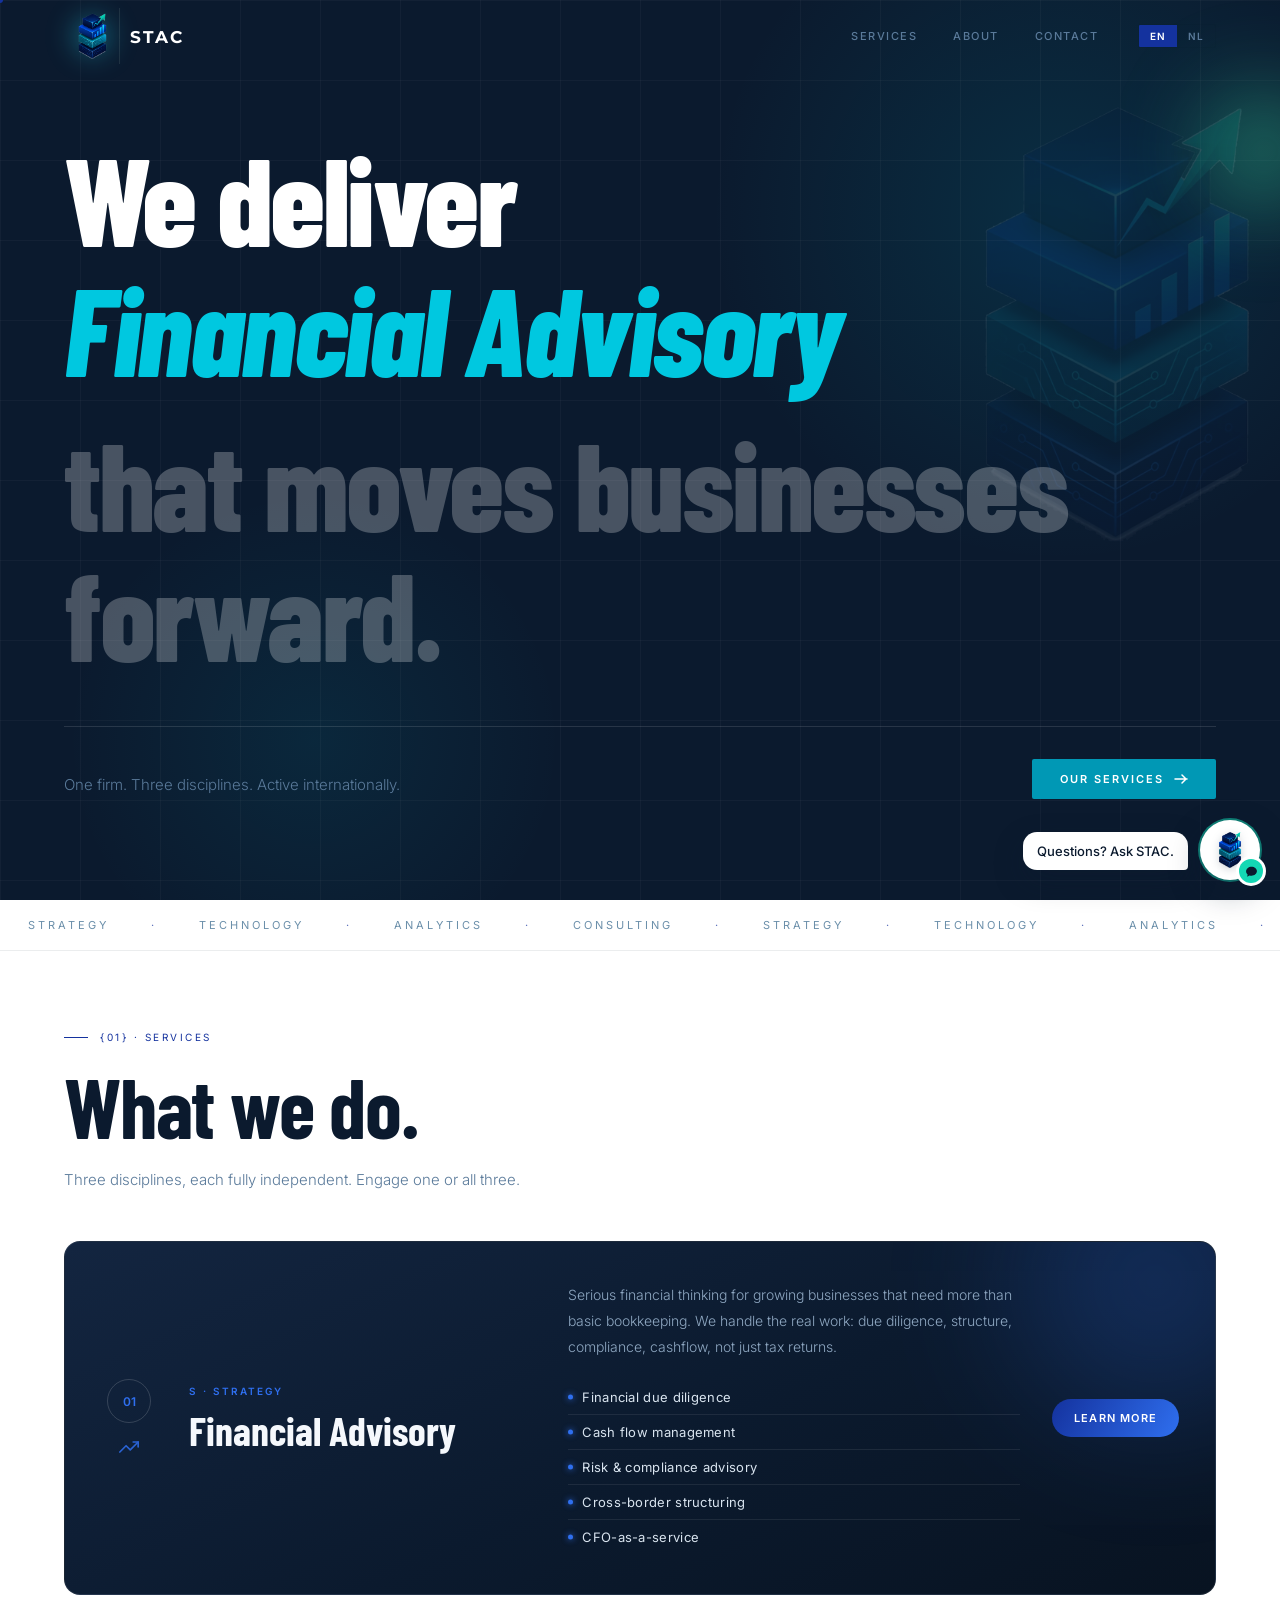
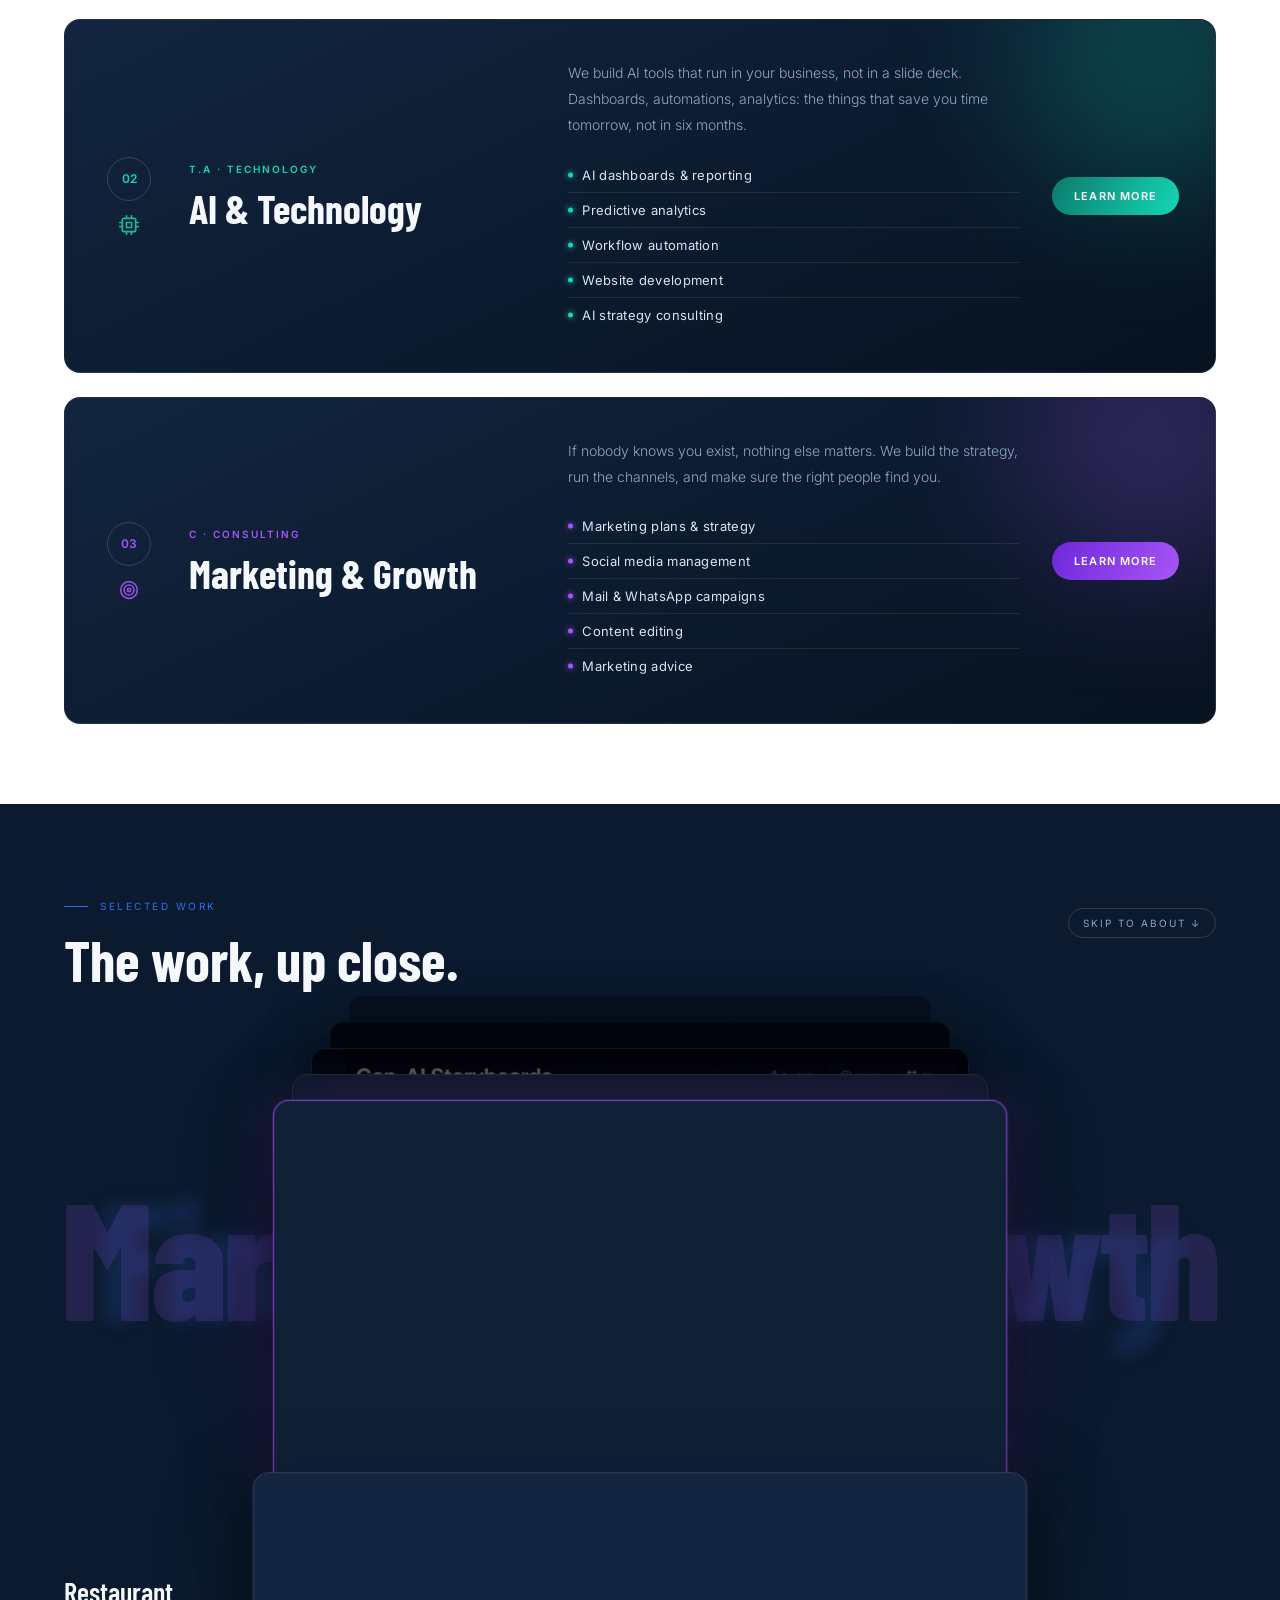
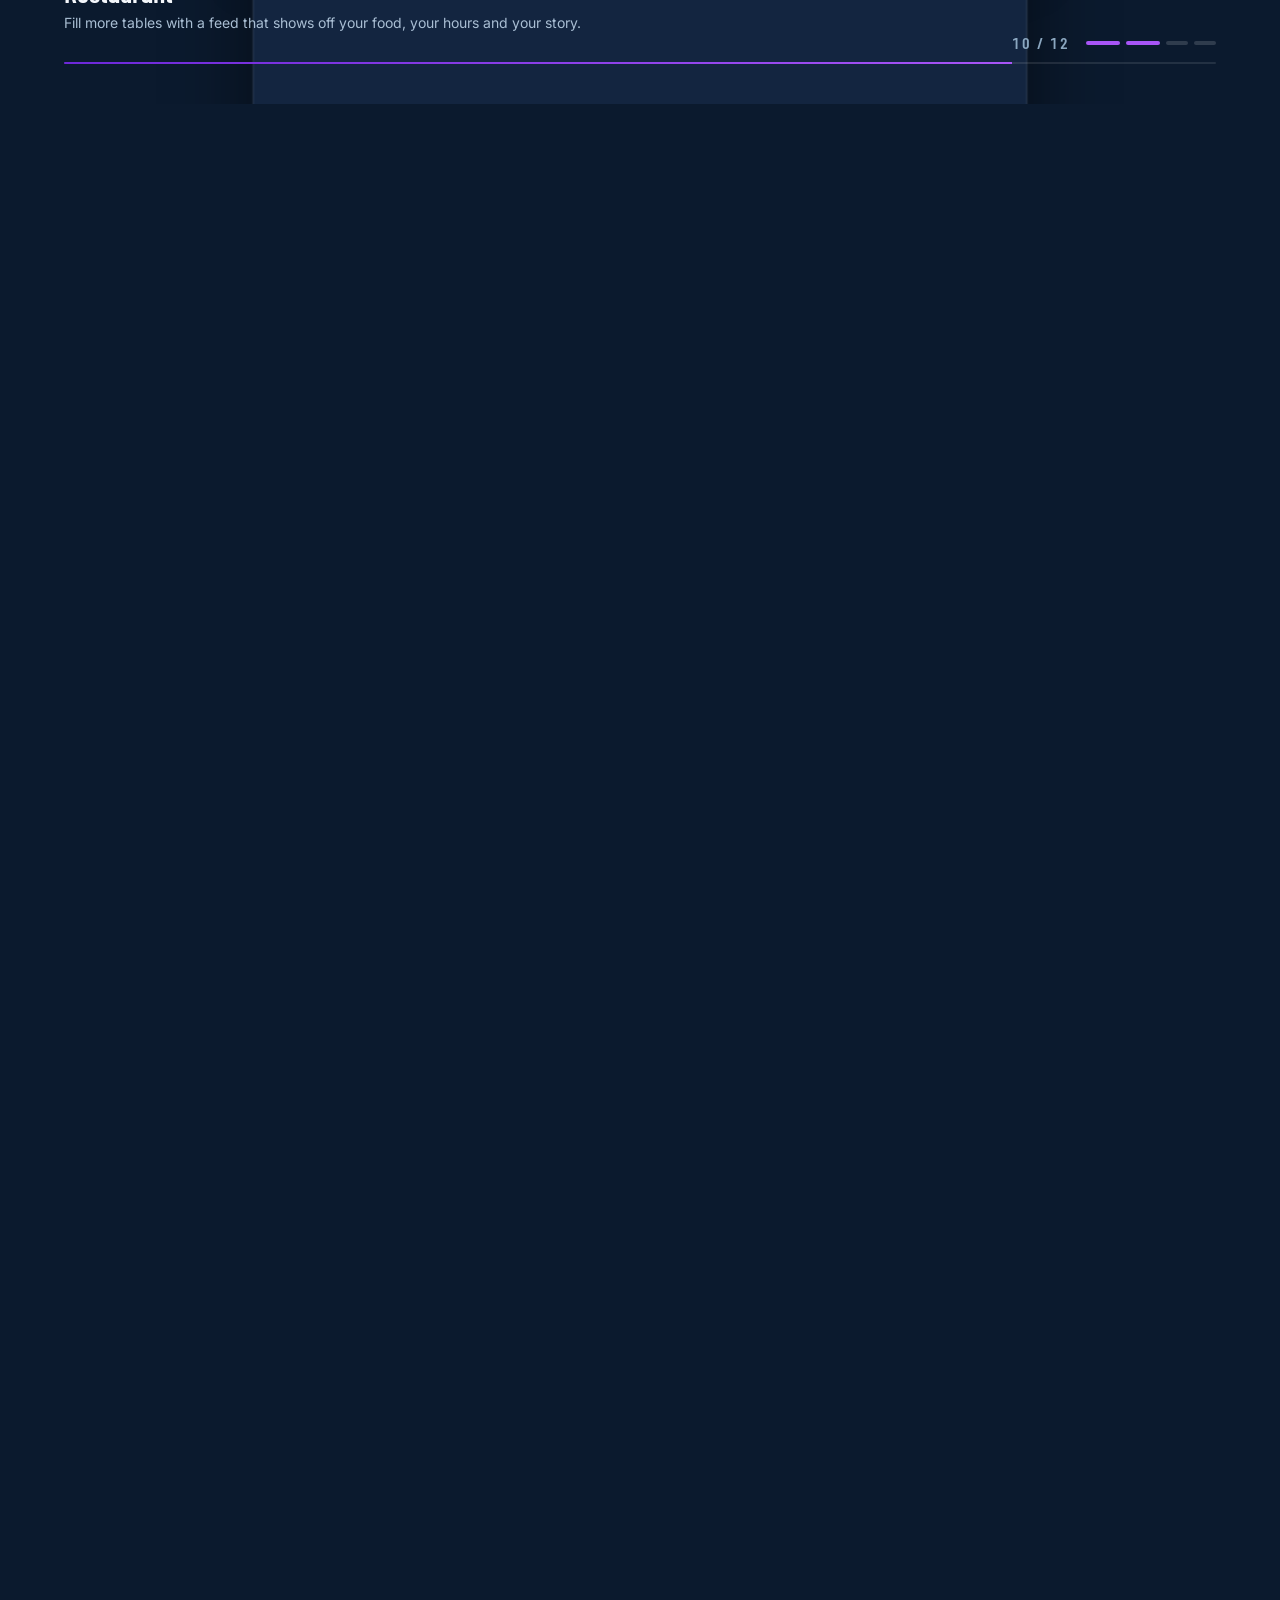
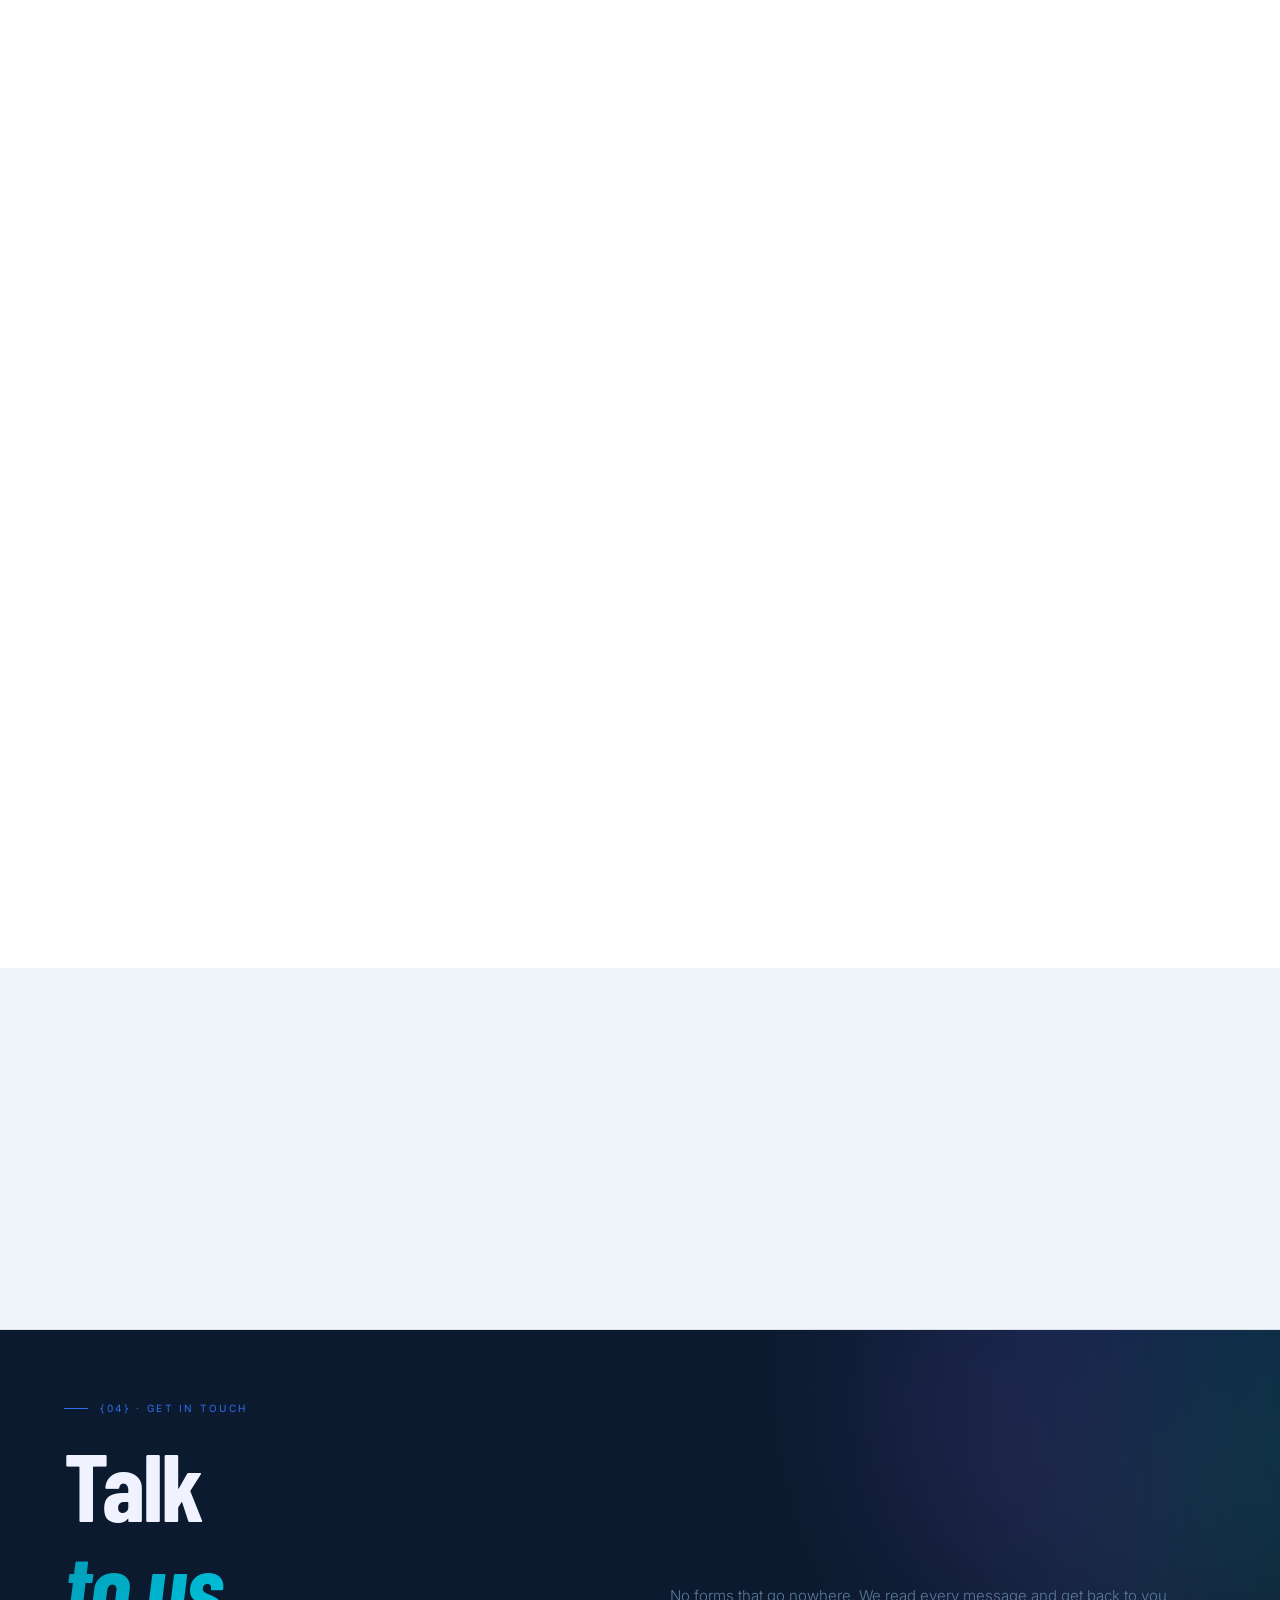
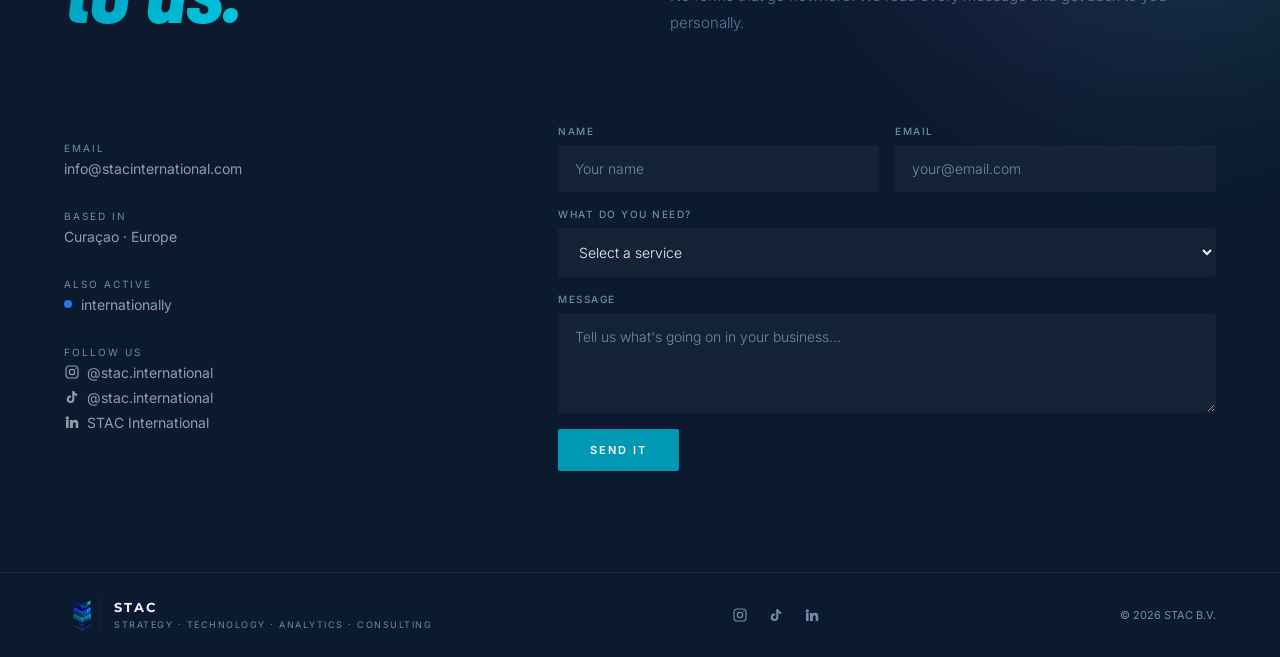
==== commit c285a358: "Readiness fixes: Dutch work caption, reader-focused finance copy The work caption under the stack no" ====
--- a/index.html
+++ b/index.html
@@ -1406,8 +1406,8 @@
   function req(){ if(!ticking){ ticking=true; requestAnimationFrame(frame); } }
   window.addEventListener('scroll',req,{passive:true});
   window.addEventListener('resize',function(){ layout(); req(); });
-  // Captions follow the EN/NL switch.
-  ['ben','bnl'].forEach(function(id){ var b=document.getElementById(id); if(b) b.addEventListener('click',function(){ current=-1; setSkip(dir,true); layout(); req(); }); });
+  // Captions follow the EN/NL switch right away, even while the section is off screen.
+  ['ben','bnl'].forEach(function(id){ var b=document.getElementById(id); if(b) b.addEventListener('click',function(){ cap.innerHTML=cards[Math.max(current,0)].querySelector('figcaption').innerHTML; current=-1; setSkip(dir,true); layout(); req(); }); });
   if(document.fonts&&document.fonts.ready) document.fonts.ready.then(function(){ layout(); req(); });
   setSkip('down',true);
   cap.innerHTML=cards[0].querySelector('figcaption').innerHTML;  // so layout() measures the full caption row
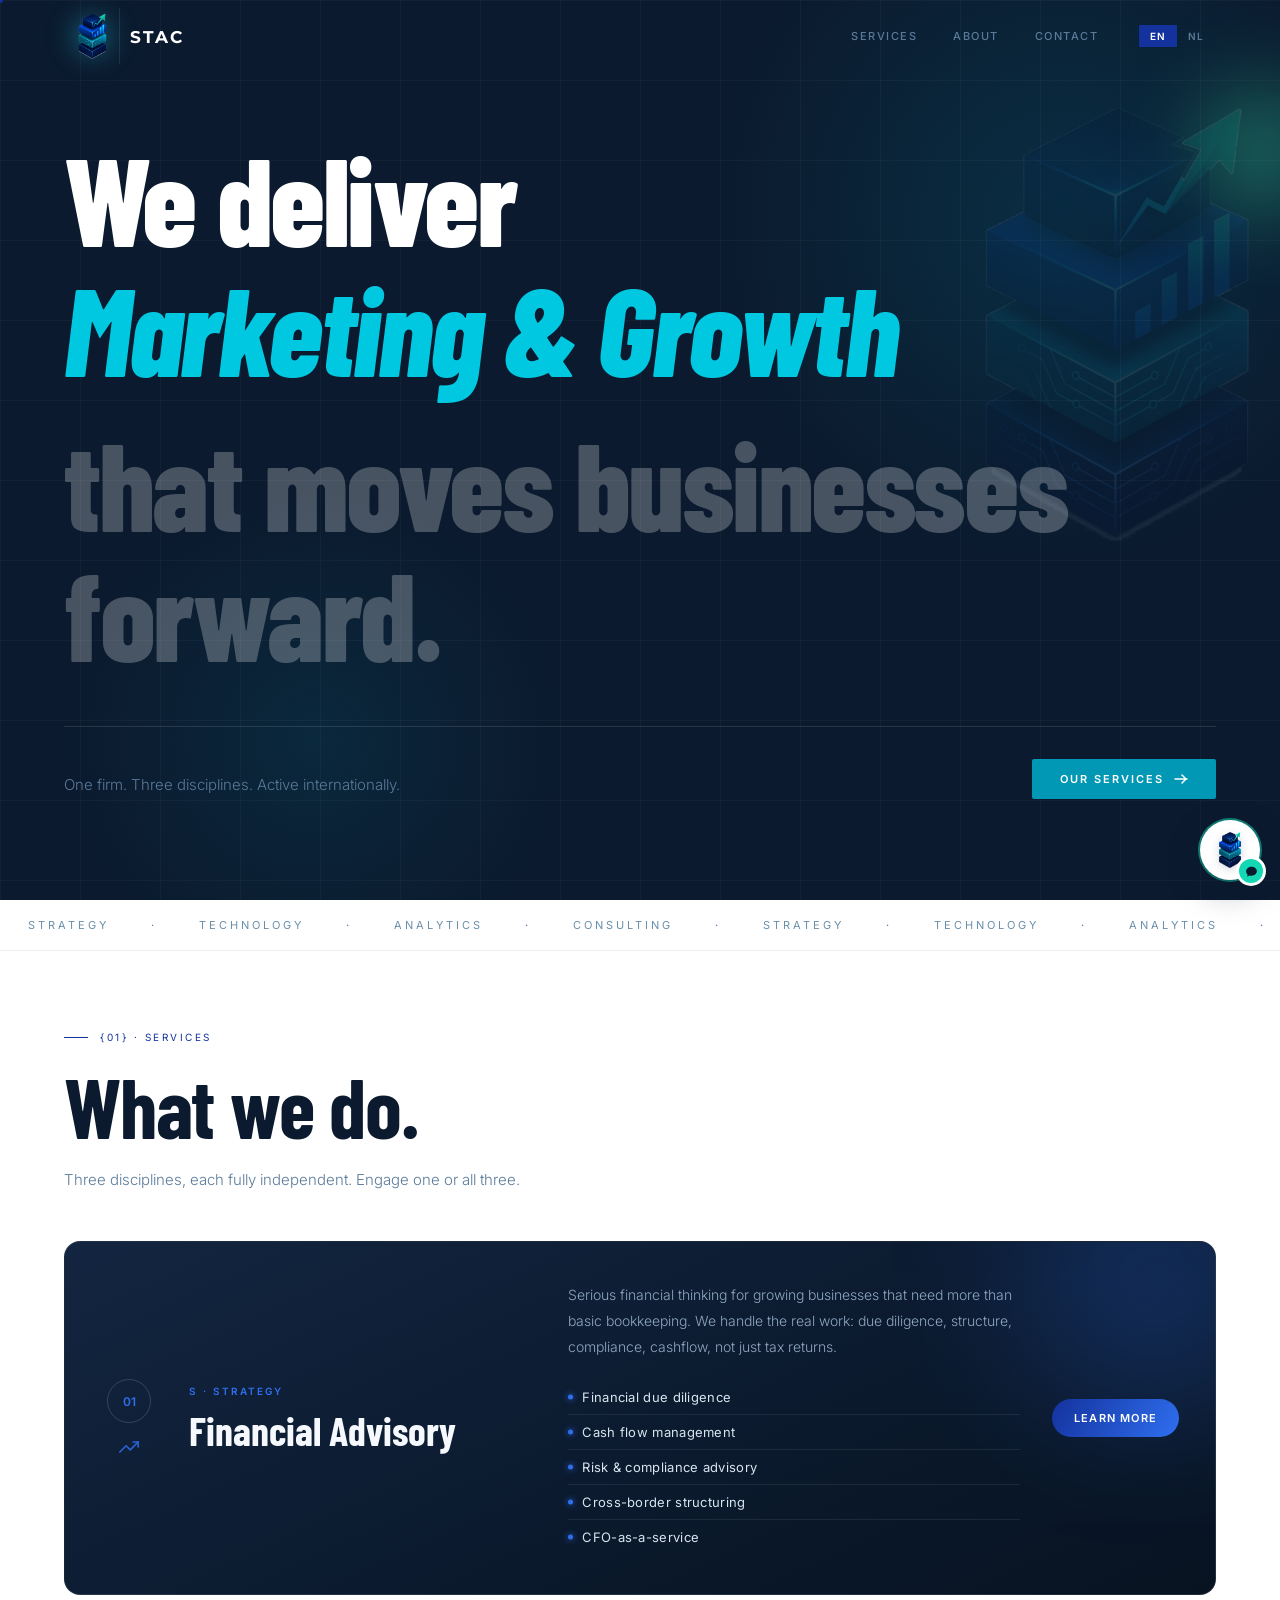
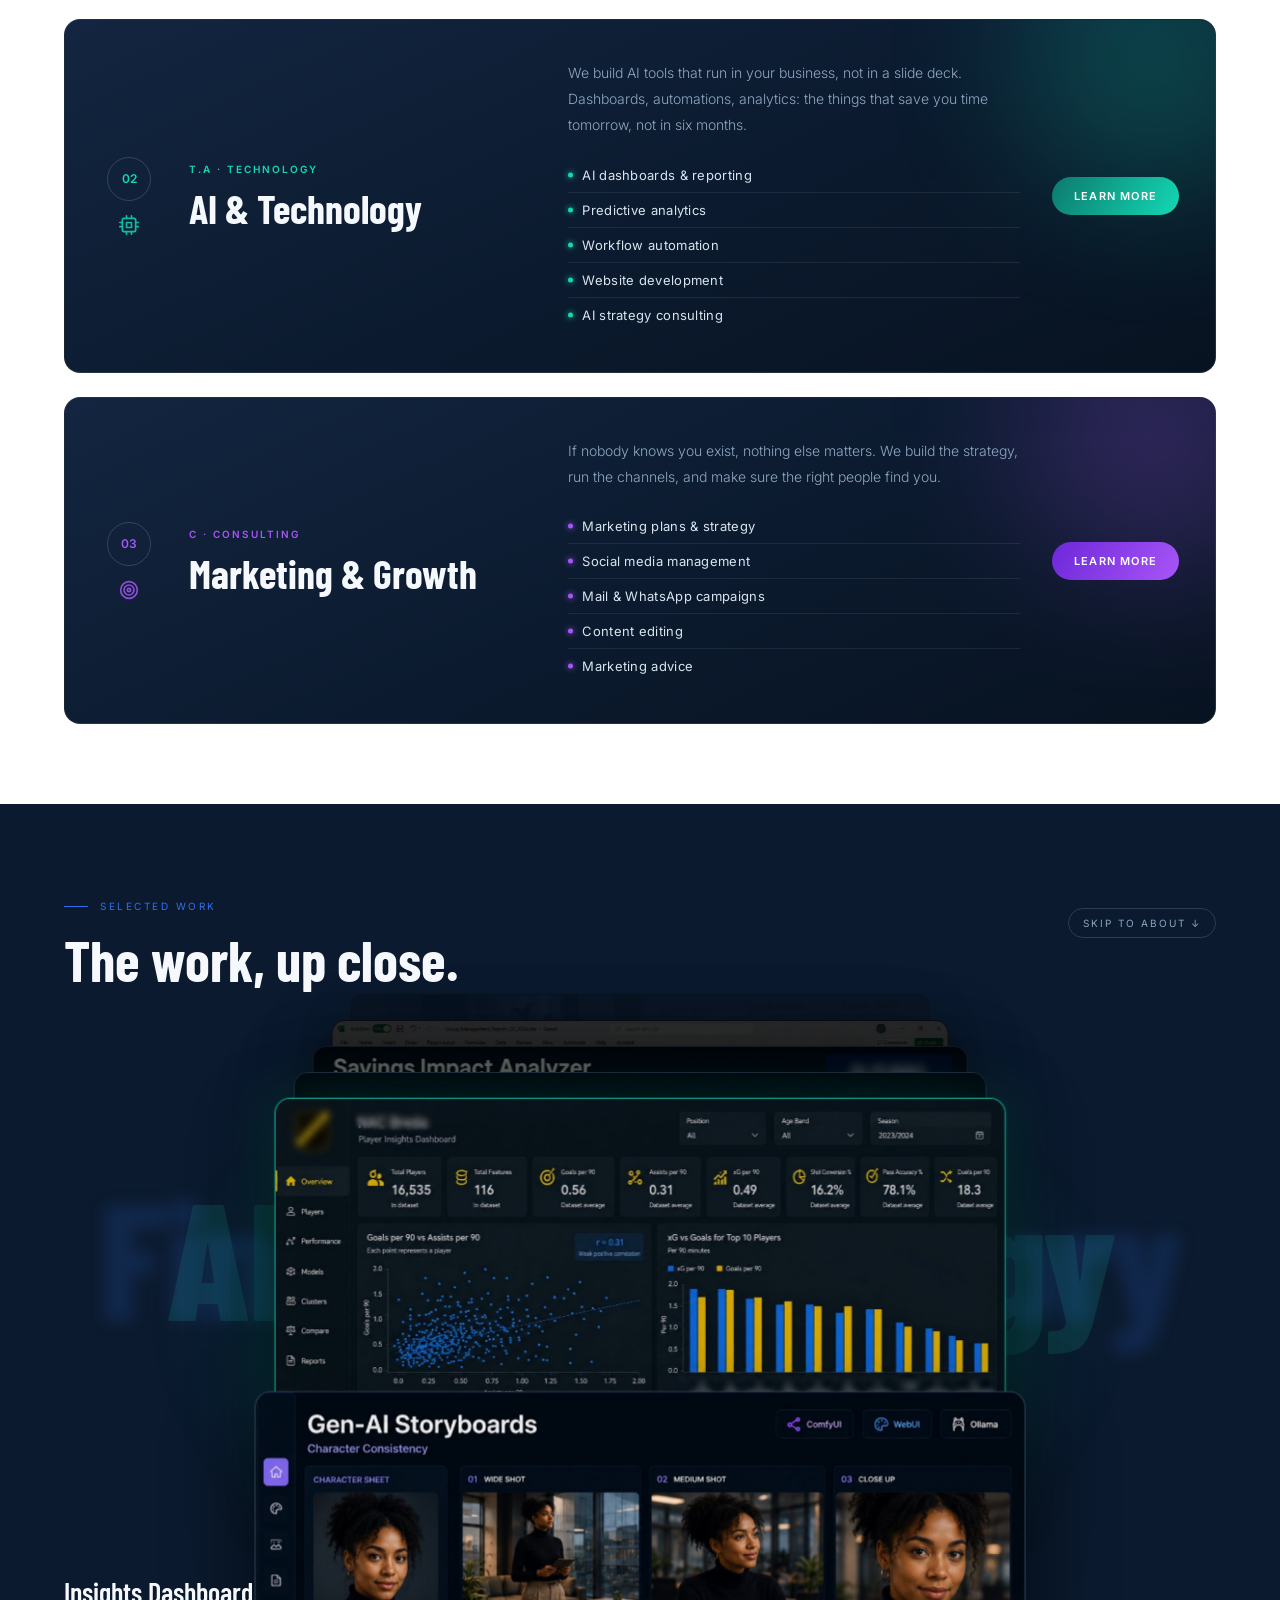
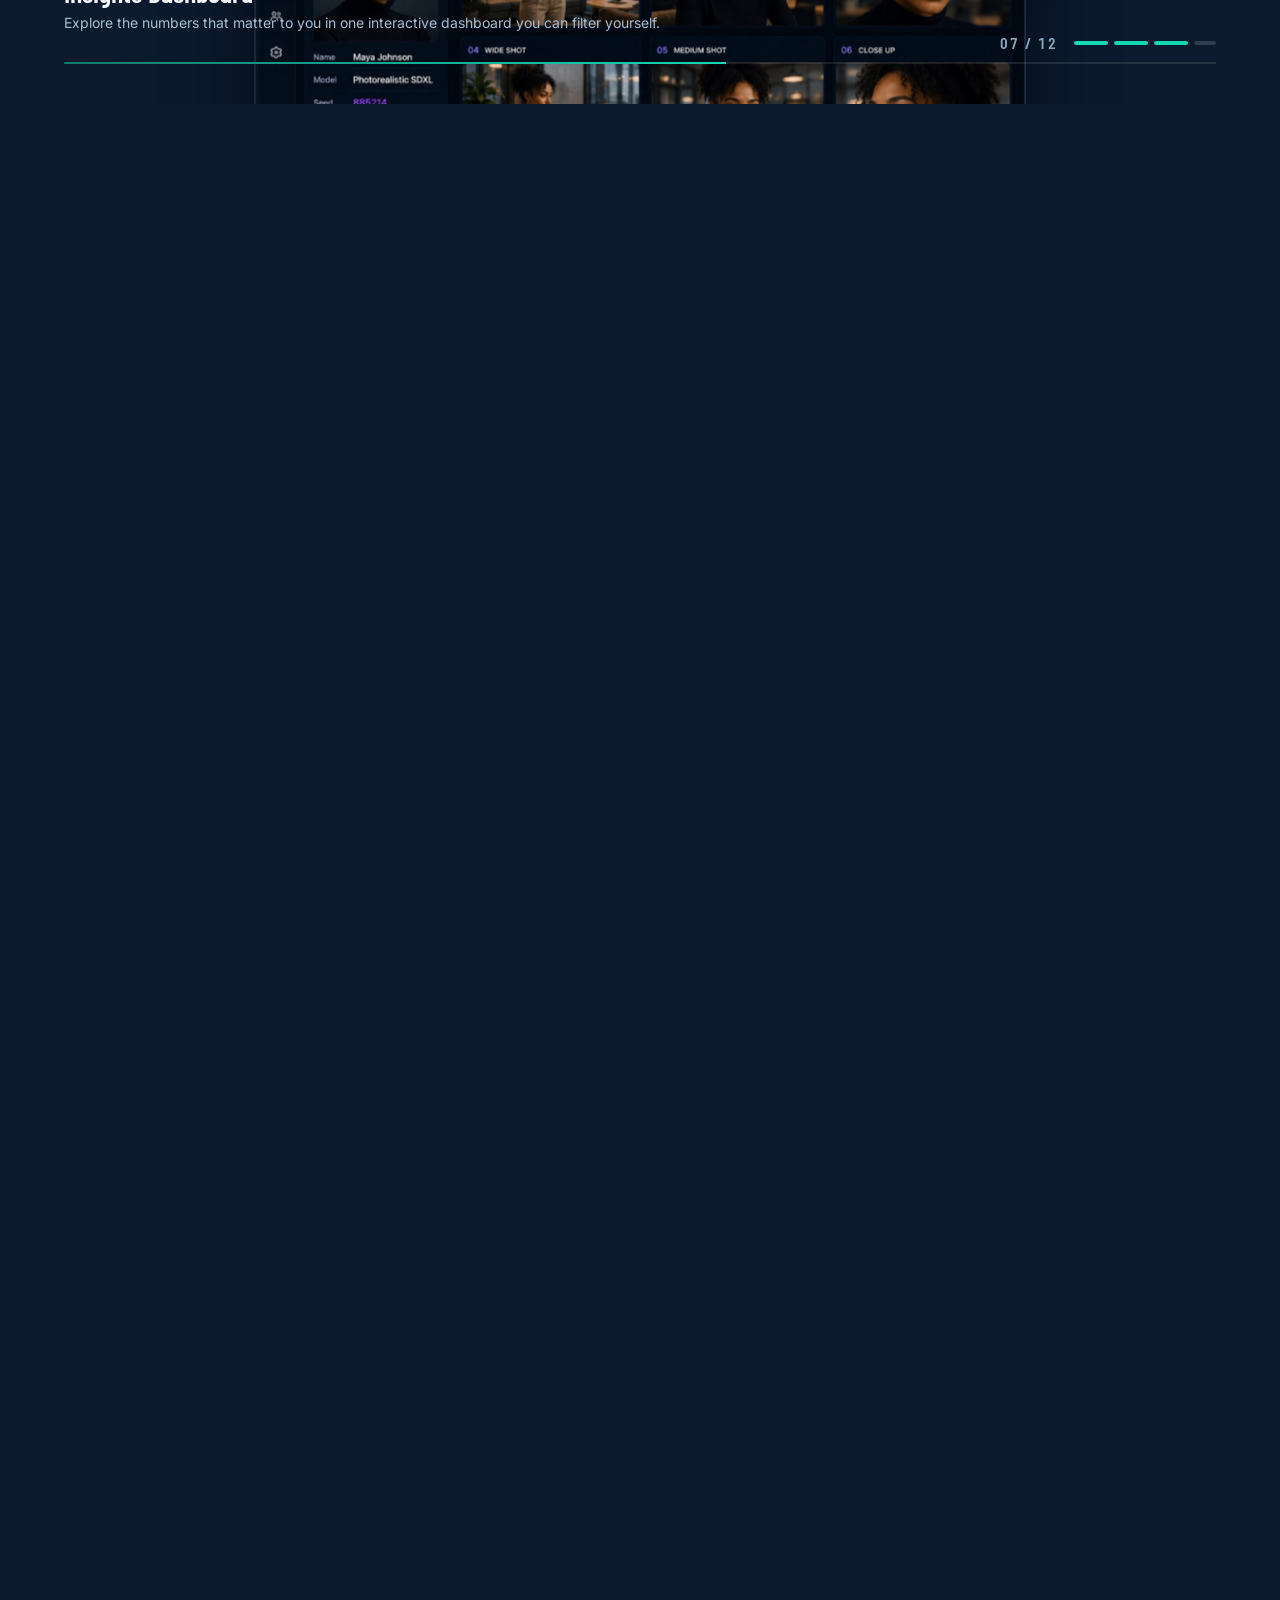
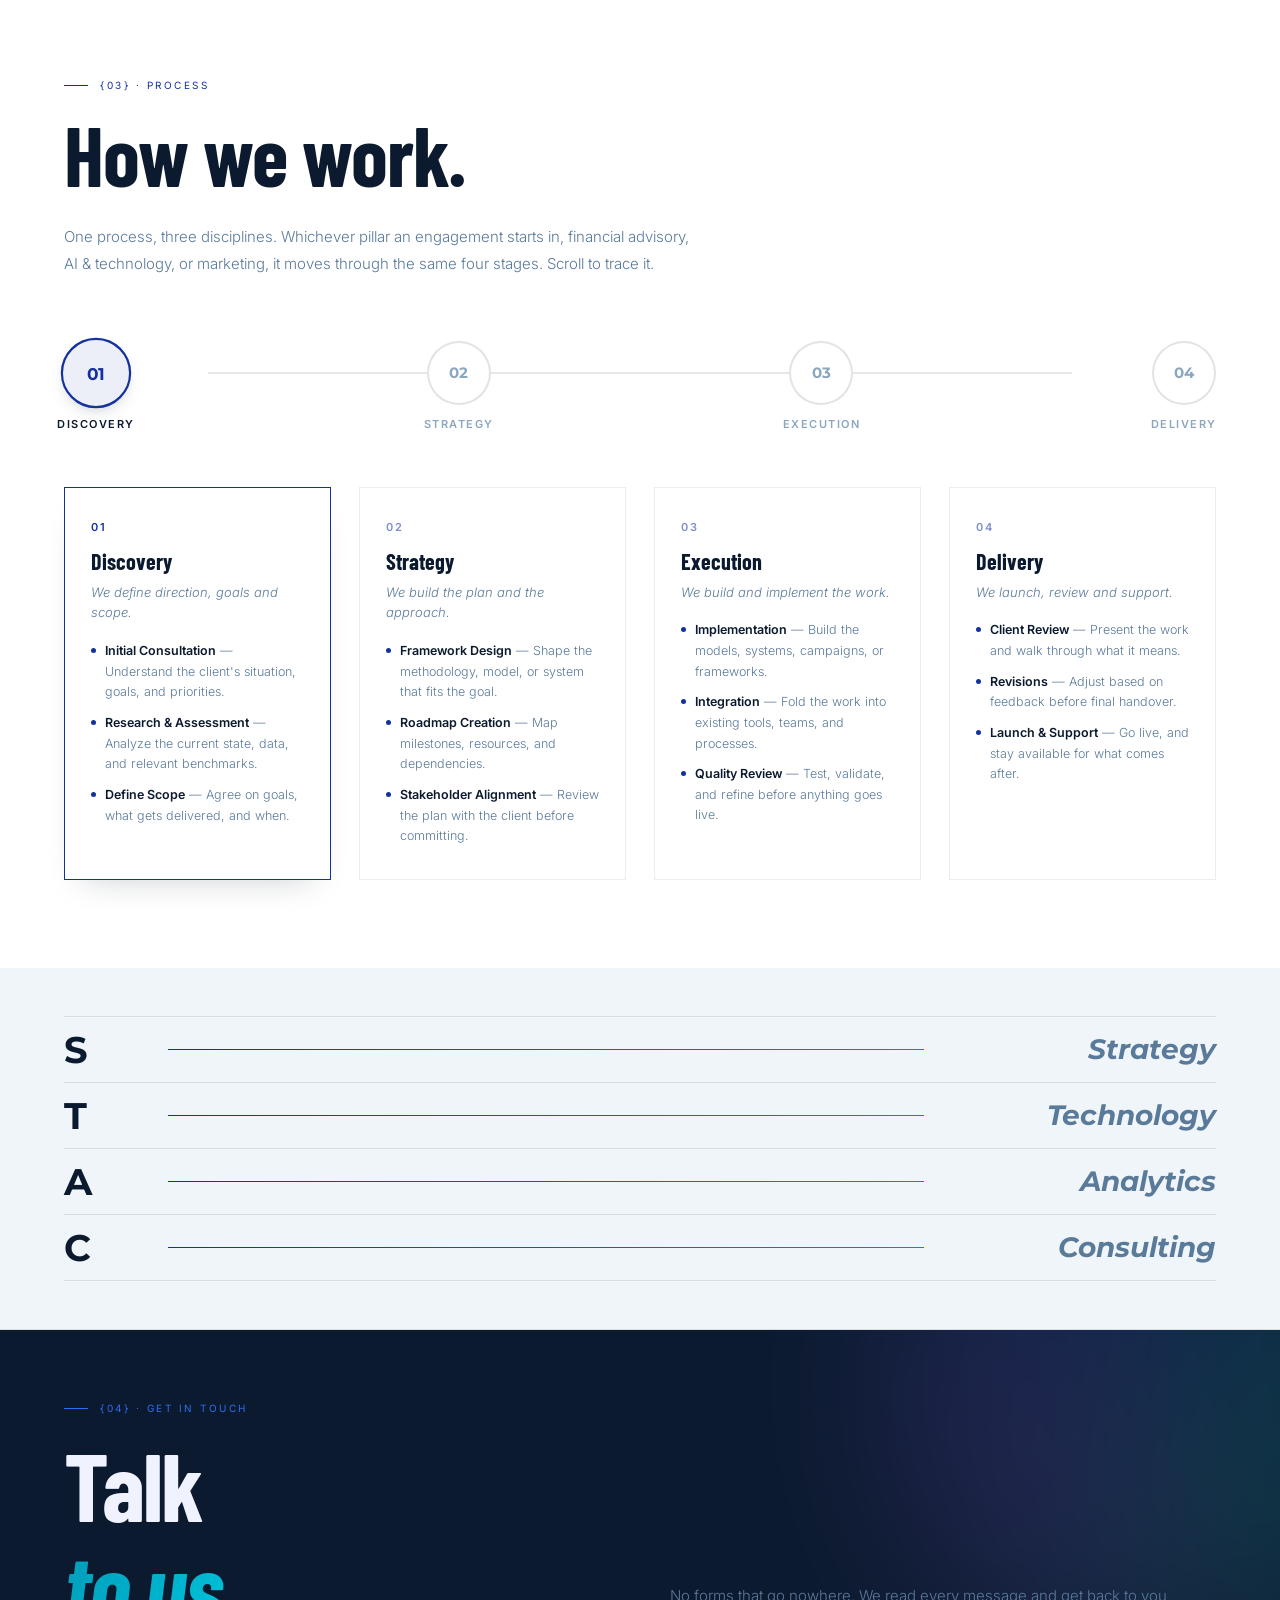
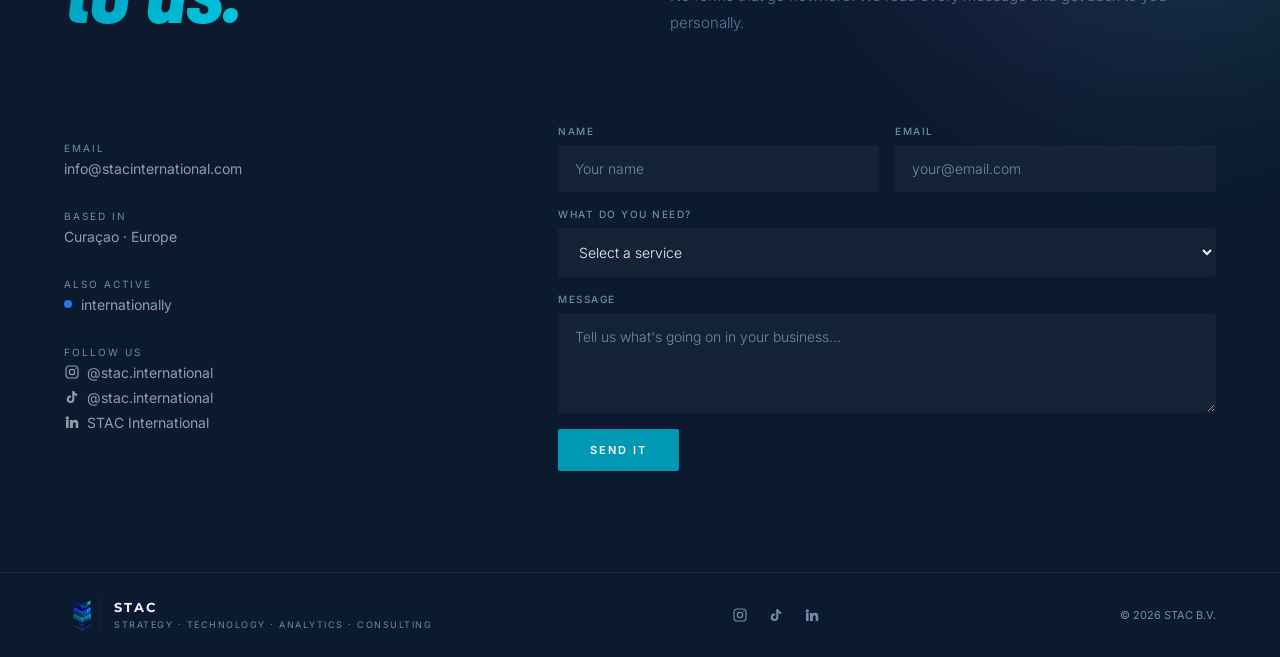
==== commit 07410c6b: "Work section: Insights Dashboard replaces the AI Trip Assistant Co-Authored-By: Claude Opus 5.5 <nor" ====
--- a/index.html
+++ b/index.html
@@ -643,7 +643,7 @@
       <figure class="wk-card" data-k="fin"><img loading="lazy" decoding="async" src="images/FA_performance_intelligence.jpg" width="1400" height="790" alt="Executive Performance Intelligence" data-nl-alt="Prestatie-inzicht voor de directie"/><figcaption data-nl="<b>Prestatie-inzicht voor de directie</b><span>Rapportages die in één oogopslag laten zien hoe u er echt voor staat: omzet, marges en cash.</span>"><b>Executive Performance Intelligence</b><span>Reporting that shows how you're really doing: revenue, margins and cash, at a glance.</span></figcaption></figure>
       <figure class="wk-card" data-k="tech"><img loading="lazy" decoding="async" src="images/savings_impact_analyzer.jpg" width="1400" height="933" alt="Savings Impact Analyzer" data-nl-alt="Analysetool besparingsimpact"/><figcaption data-nl="<b>Analysetool besparingsimpact</b><span>Weet wat een verbetering oplevert voordat u er geld in steekt.</span>"><b>Savings Impact Analyzer</b><span>Know what an improvement will save you before you spend a cent on it.</span></figcaption></figure>
       <figure class="wk-card" data-k="tech"><img loading="lazy" decoding="async" src="images/predictive_truck_maintinance.jpg" width="1400" height="933" alt="Predictive Truck Maintenance" data-nl-alt="Voorspellend vrachtwagenonderhoud"/><figcaption data-nl="<b>Voorspellend vrachtwagenonderhoud</b><span>Zie problemen met uw voertuigen of apparatuur aankomen, voordat ze stilvallen en geld kosten.</span>"><b>Predictive Truck Maintenance</b><span>Spot problems with your vehicles or equipment before they break down and cost you.</span></figcaption></figure>
-      <figure class="wk-card" data-k="tech"><img loading="lazy" decoding="async" src="images/trip_assistant_chatbot.jpg" width="1400" height="933" alt="AI Trip Assistant" data-nl-alt="AI-reisassistent"/><figcaption data-nl="<b>AI-reisassistent</b><span>Een chatbot die de vragen van uw klanten dag en nacht beantwoordt, op basis van uw eigen informatie.</span>"><b>AI Trip Assistant</b><span>A chatbot that answers your customers' questions day and night, using your own information.</span></figcaption></figure>
+      <figure class="wk-card" data-k="tech"><img loading="lazy" decoding="async" src="images/football_player_insights.jpg" width="1400" height="933" alt="Insights Dashboard" data-nl-alt="Inzichtendashboard"/><figcaption data-nl="<b>Inzichtendashboard</b><span>Verken de cijfers die voor u belangrijk zijn in één interactief dashboard dat u zelf kunt filteren.</span>"><b>Insights Dashboard</b><span>Explore the numbers that matter to you in one interactive dashboard you can filter yourself.</span></figcaption></figure>
       <figure class="wk-card" data-k="tech"><img loading="lazy" decoding="async" src="images/gen_ai.jpg" width="1400" height="933" alt="Gen-AI Storyboards" data-nl-alt="Gen-AI-storyboards"/><figcaption data-nl="<b>Gen-AI-storyboards</b><span>Maak met AI consistente beelden in uw eigen stijl voor uw campagnes, zonder complete fotoshoot.</span>"><b>Gen-AI Storyboards</b><span>Create consistent, on-brand visuals for your campaigns with AI, without a full photo shoot.</span></figcaption></figure>
       <figure class="wk-card" data-k="mkt"><img loading="lazy" decoding="async" src="images/MG_bakery.jpg" width="1400" height="788" alt="Bakery" data-nl-alt="Bakkerij"/><figcaption data-nl="<b>Bakkerij</b><span>Wekelijkse social posts waarin uw producten er net zo goed uitzien als ze smaken.</span>"><b>Bakery</b><span>Weekly social posts that make your products look as good as they taste.</span></figcaption></figure>
       <figure class="wk-card" data-k="mkt"><img loading="lazy" decoding="async" src="images/MG_italian_place.jpg" width="1400" height="788" alt="Restaurant" data-nl-alt="Restaurant"/><figcaption data-nl="<b>Restaurant</b><span>Meer gasten aan tafel met een feed die uw gerechten, openingstijden en verhaal laat zien.</span>"><b>Restaurant</b><span>Fill more tables with a feed that shows off your food, your hours and your story.</span></figcaption></figure>
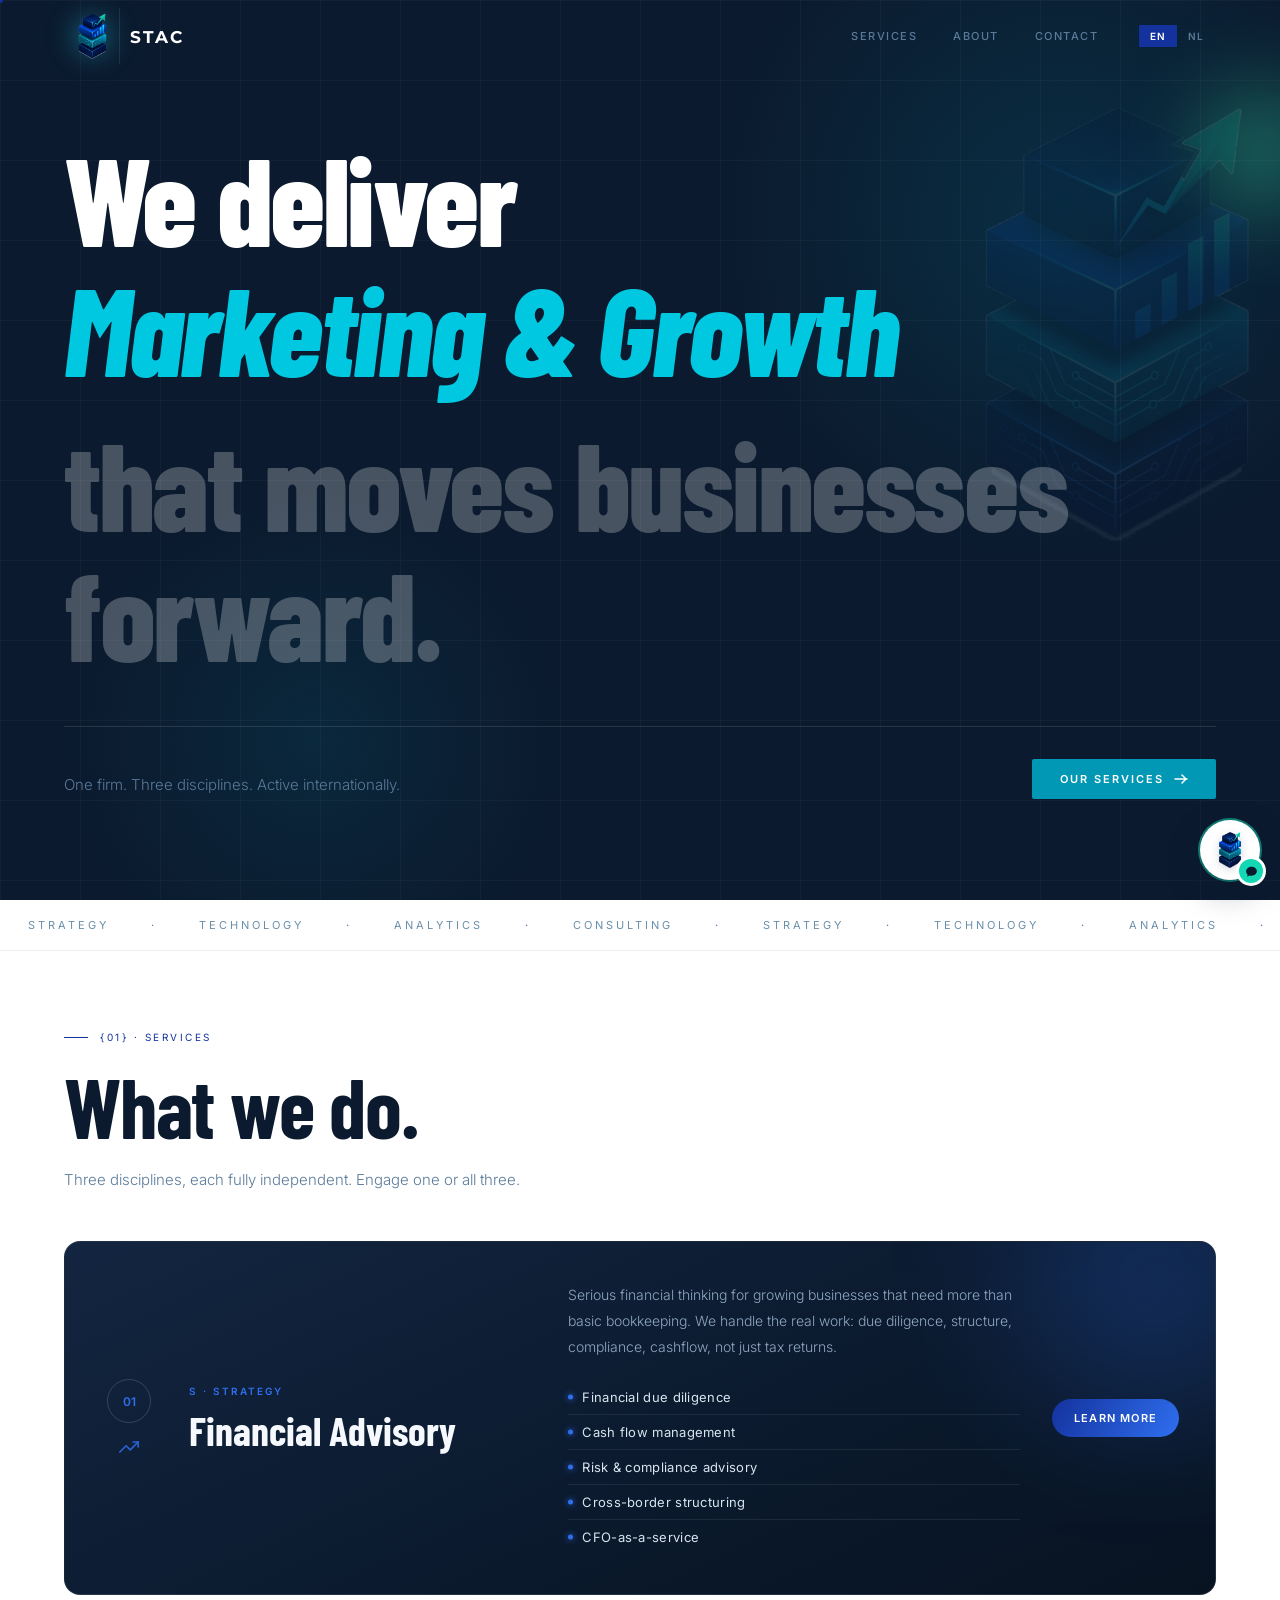
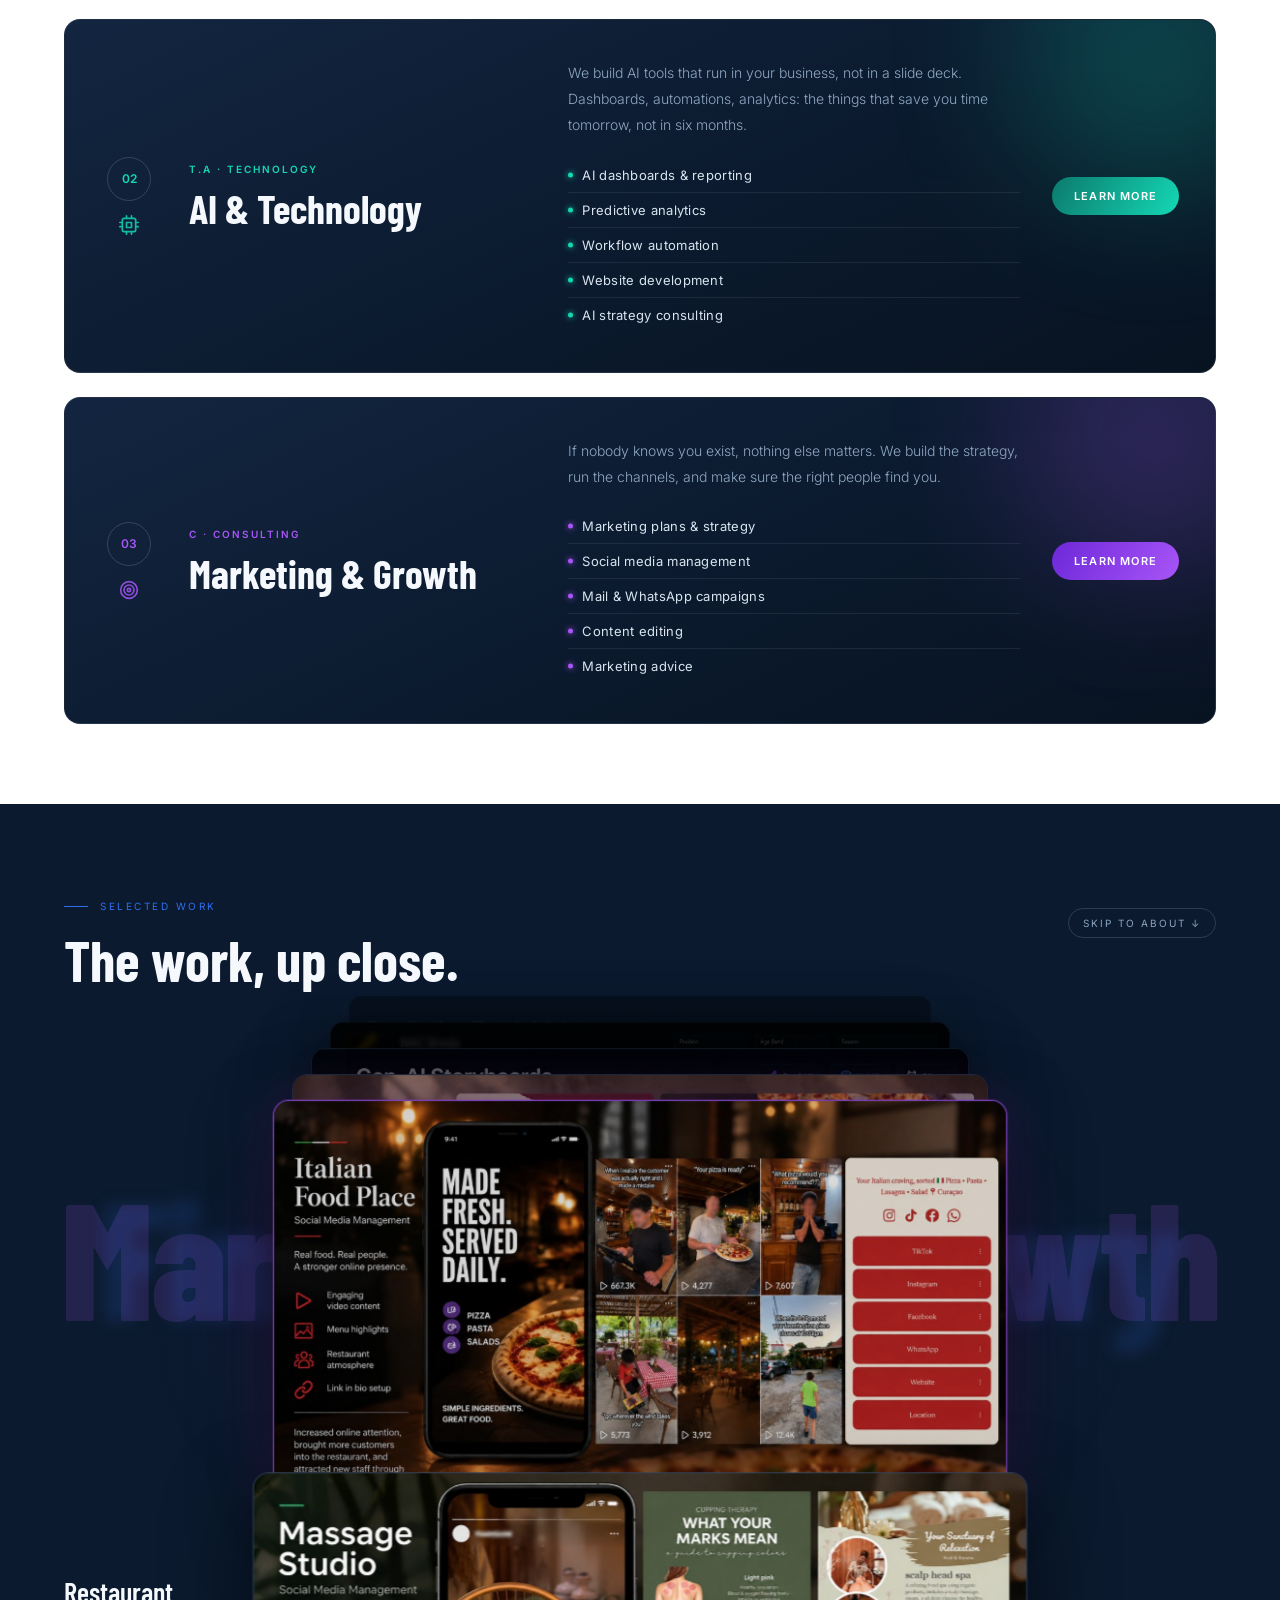
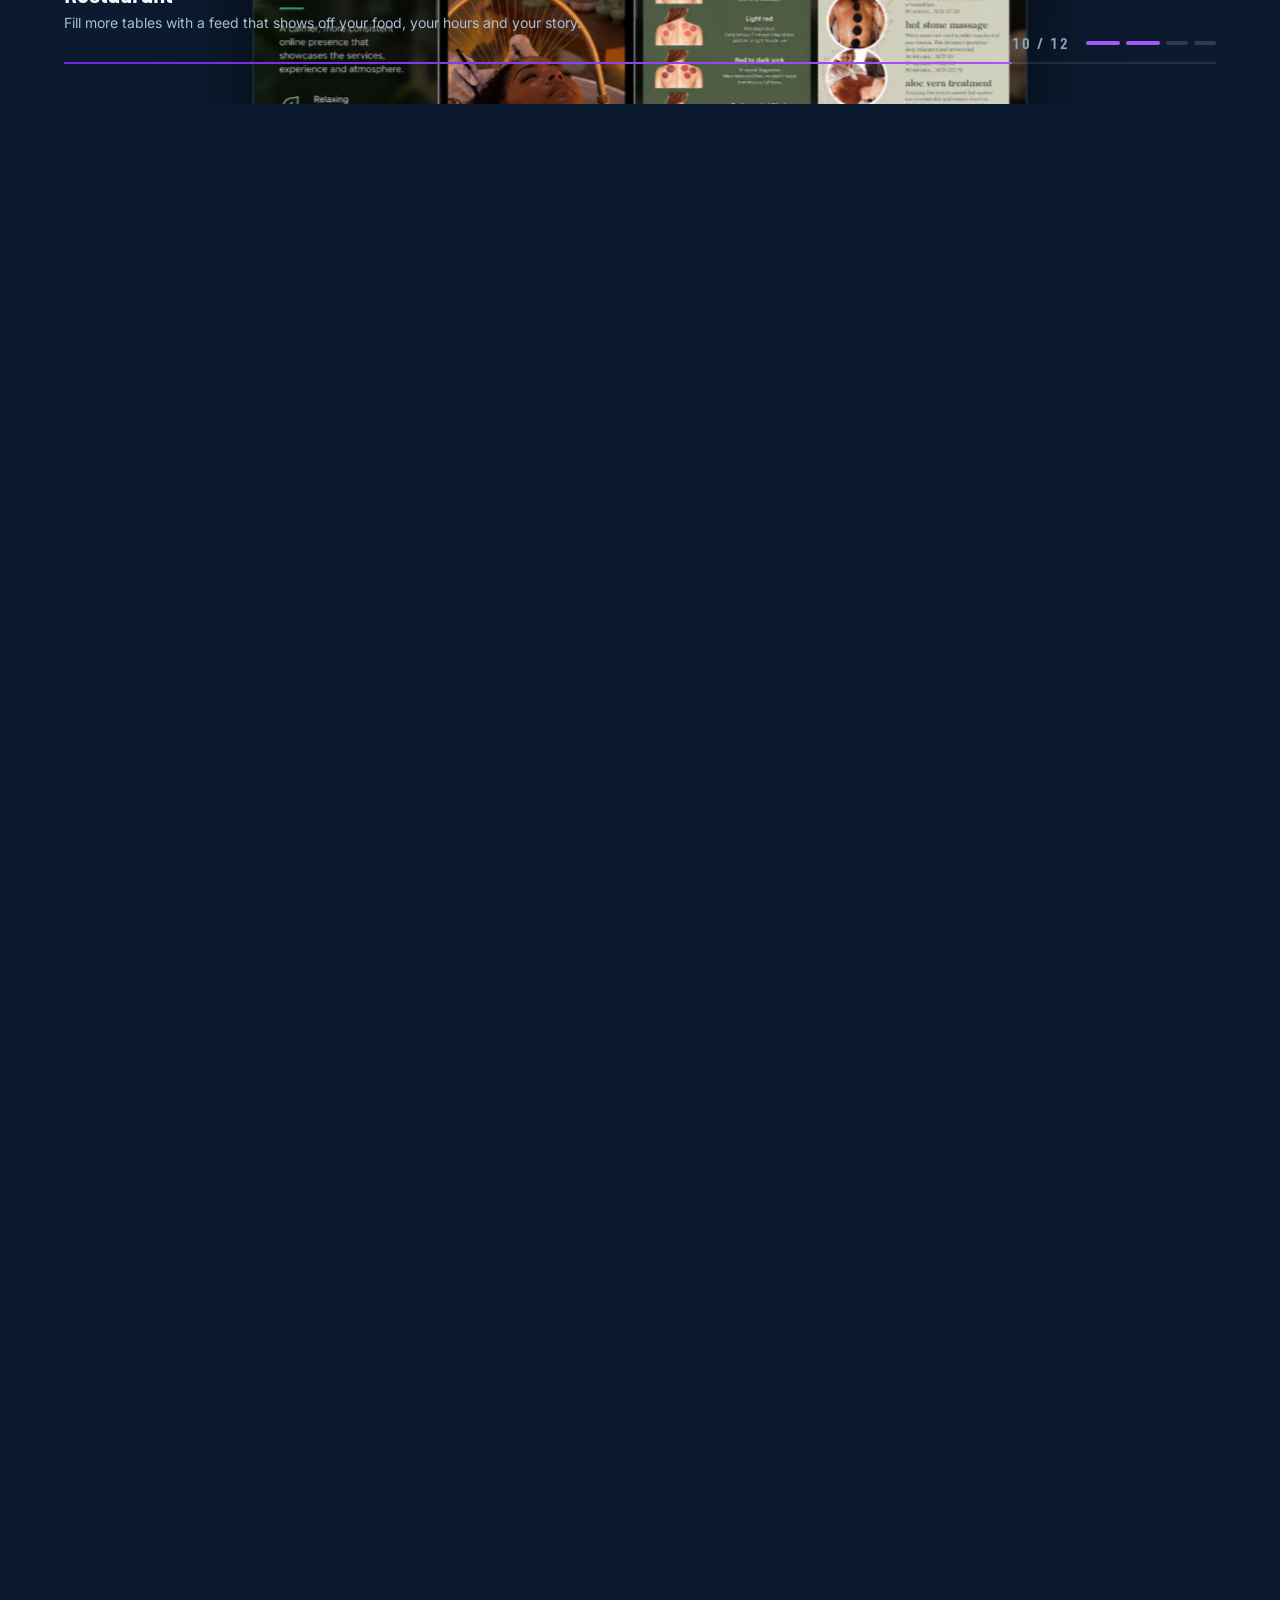
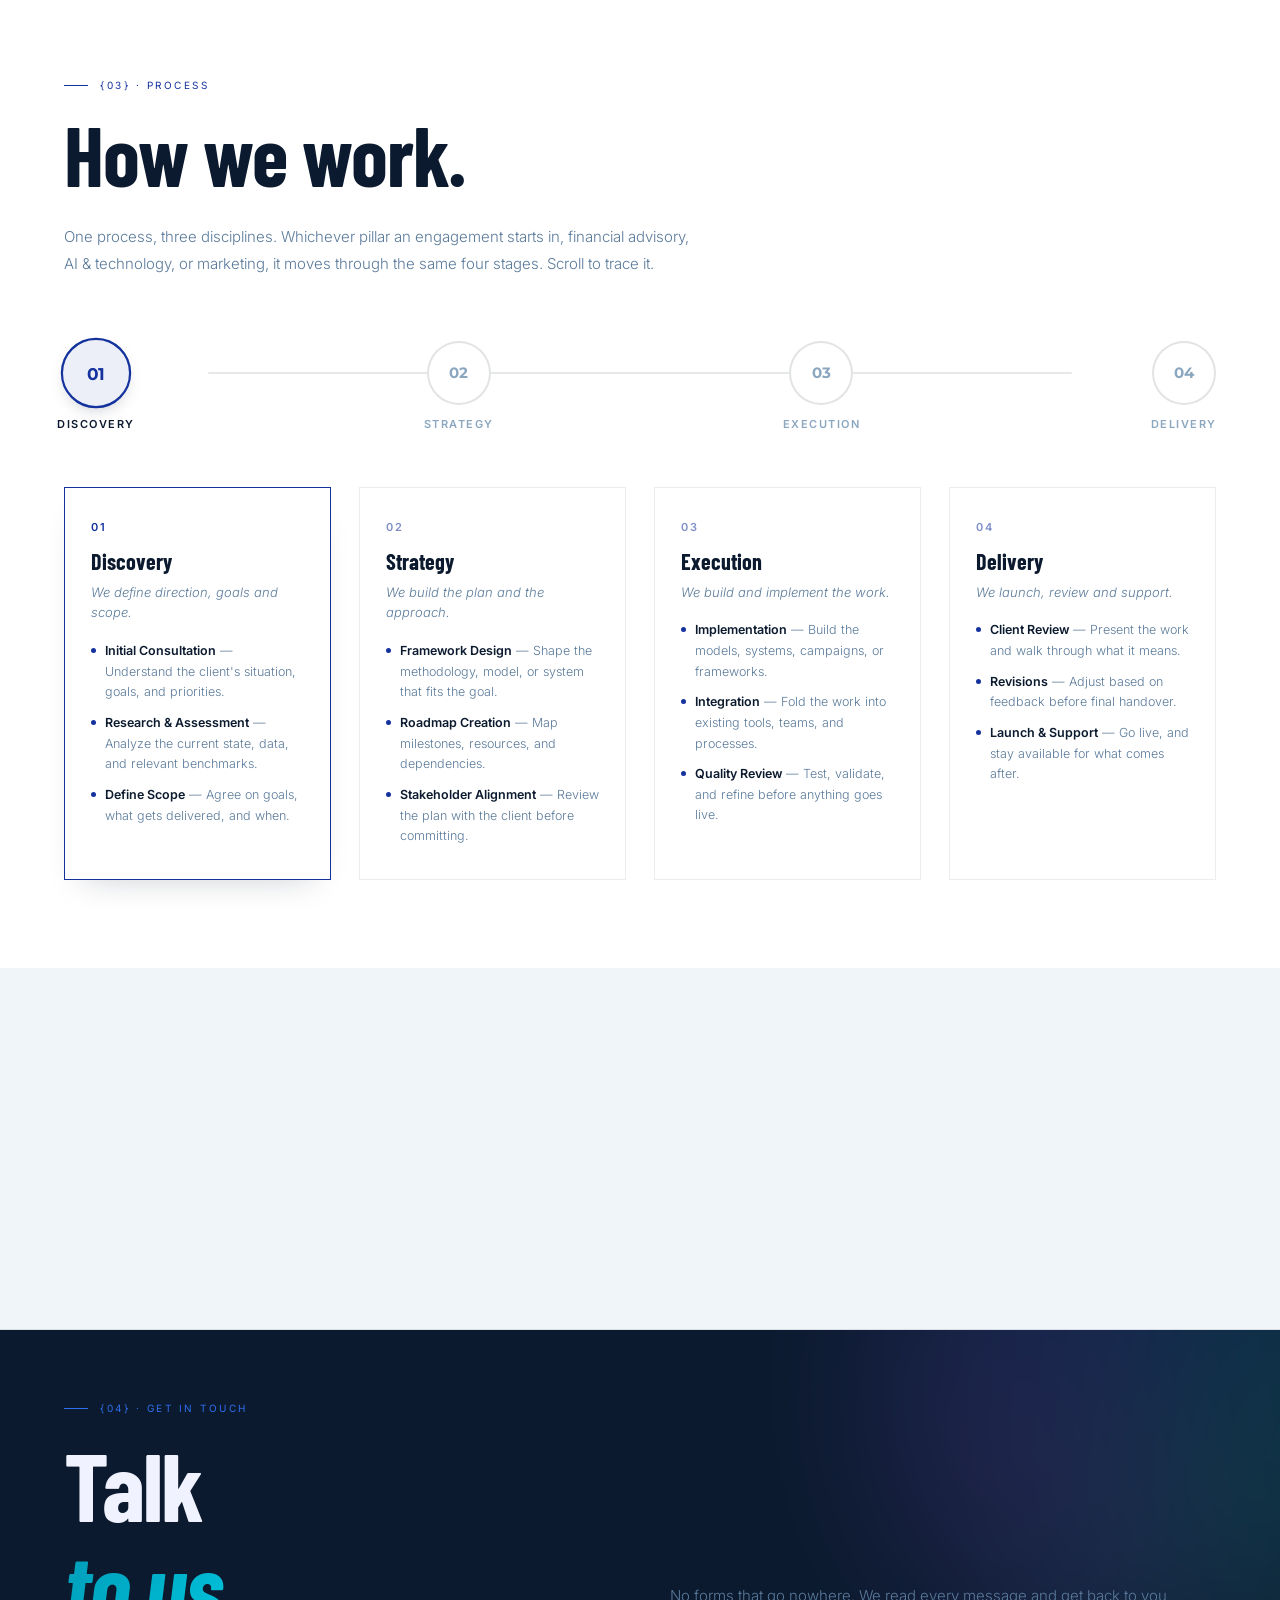
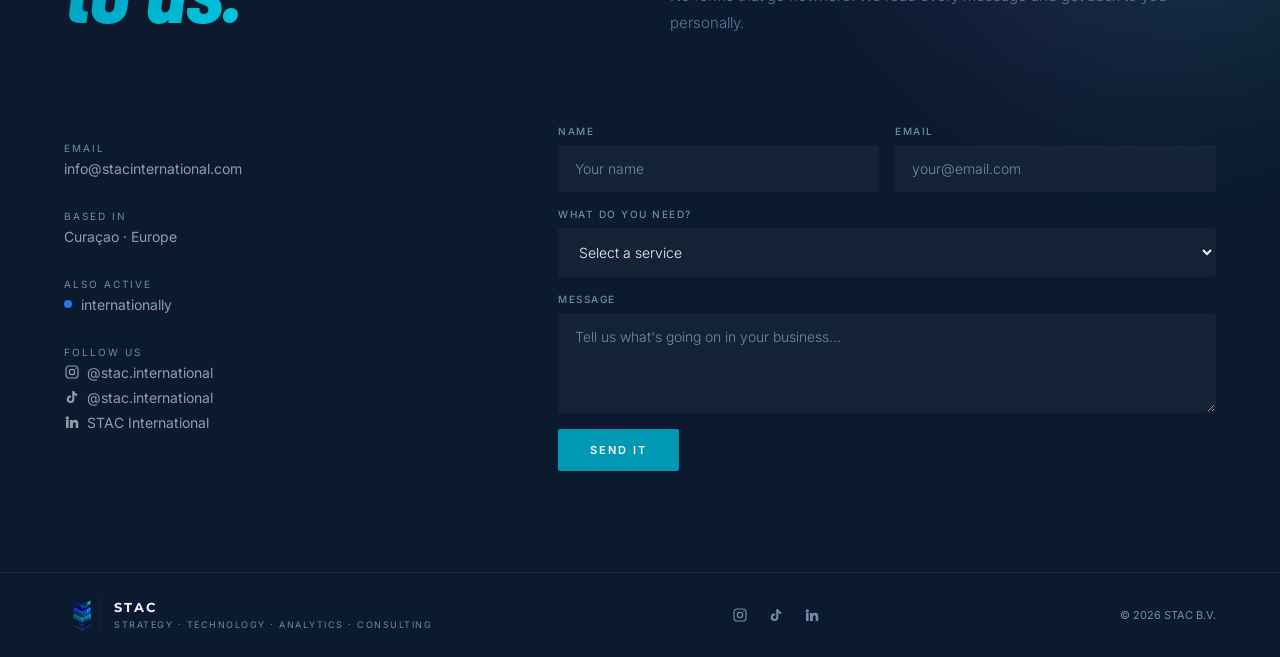
==== commit 10837113: "Work section: caption the truck project as Predictive Maintenance Co-Authored-By: Claude Opus 5.5 <n" ====
--- a/index.html
+++ b/index.html
@@ -642,7 +642,7 @@
       <figure class="wk-card" data-k="fin"><img loading="lazy" decoding="async" src="images/FA_transformation_roadmap.jpg" width="1400" height="788" alt="Transformation Roadmap" data-nl-alt="Transformatie-roadmap"/><figcaption data-nl="<b>Transformatie-roadmap</b><span>Een helder stappenplan om uw bedrijfsvoering te vernieuwen, zonder dat alles stilvalt.</span>"><b>Transformation Roadmap</b><span>A clear, step-by-step plan to change how your business runs, without bringing it to a halt.</span></figcaption></figure>
       <figure class="wk-card" data-k="fin"><img loading="lazy" decoding="async" src="images/FA_performance_intelligence.jpg" width="1400" height="790" alt="Executive Performance Intelligence" data-nl-alt="Prestatie-inzicht voor de directie"/><figcaption data-nl="<b>Prestatie-inzicht voor de directie</b><span>Rapportages die in één oogopslag laten zien hoe u er echt voor staat: omzet, marges en cash.</span>"><b>Executive Performance Intelligence</b><span>Reporting that shows how you're really doing: revenue, margins and cash, at a glance.</span></figcaption></figure>
       <figure class="wk-card" data-k="tech"><img loading="lazy" decoding="async" src="images/savings_impact_analyzer.jpg" width="1400" height="933" alt="Savings Impact Analyzer" data-nl-alt="Analysetool besparingsimpact"/><figcaption data-nl="<b>Analysetool besparingsimpact</b><span>Weet wat een verbetering oplevert voordat u er geld in steekt.</span>"><b>Savings Impact Analyzer</b><span>Know what an improvement will save you before you spend a cent on it.</span></figcaption></figure>
-      <figure class="wk-card" data-k="tech"><img loading="lazy" decoding="async" src="images/predictive_truck_maintinance.jpg" width="1400" height="933" alt="Predictive Truck Maintenance" data-nl-alt="Voorspellend vrachtwagenonderhoud"/><figcaption data-nl="<b>Voorspellend vrachtwagenonderhoud</b><span>Zie problemen met uw voertuigen of apparatuur aankomen, voordat ze stilvallen en geld kosten.</span>"><b>Predictive Truck Maintenance</b><span>Spot problems with your vehicles or equipment before they break down and cost you.</span></figcaption></figure>
+      <figure class="wk-card" data-k="tech"><img loading="lazy" decoding="async" src="images/predictive_truck_maintinance.jpg" width="1400" height="933" alt="Predictive Maintenance" data-nl-alt="Voorspellend onderhoud"/><figcaption data-nl="<b>Voorspellend onderhoud</b><span>Zie problemen met uw voertuigen of apparatuur aankomen, voordat ze stilvallen en geld kosten.</span>"><b>Predictive Maintenance</b><span>Spot problems with your vehicles or equipment before they break down and cost you.</span></figcaption></figure>
       <figure class="wk-card" data-k="tech"><img loading="lazy" decoding="async" src="images/football_player_insights.jpg" width="1400" height="933" alt="Insights Dashboard" data-nl-alt="Inzichtendashboard"/><figcaption data-nl="<b>Inzichtendashboard</b><span>Verken de cijfers die voor u belangrijk zijn in één interactief dashboard dat u zelf kunt filteren.</span>"><b>Insights Dashboard</b><span>Explore the numbers that matter to you in one interactive dashboard you can filter yourself.</span></figcaption></figure>
       <figure class="wk-card" data-k="tech"><img loading="lazy" decoding="async" src="images/gen_ai.jpg" width="1400" height="933" alt="Gen-AI Storyboards" data-nl-alt="Gen-AI-storyboards"/><figcaption data-nl="<b>Gen-AI-storyboards</b><span>Maak met AI consistente beelden in uw eigen stijl voor uw campagnes, zonder complete fotoshoot.</span>"><b>Gen-AI Storyboards</b><span>Create consistent, on-brand visuals for your campaigns with AI, without a full photo shoot.</span></figcaption></figure>
       <figure class="wk-card" data-k="mkt"><img loading="lazy" decoding="async" src="images/MG_bakery.jpg" width="1400" height="788" alt="Bakery" data-nl-alt="Bakkerij"/><figcaption data-nl="<b>Bakkerij</b><span>Wekelijkse social posts waarin uw producten er net zo goed uitzien als ze smaken.</span>"><b>Bakery</b><span>Weekly social posts that make your products look as good as they taste.</span></figcaption></figure>
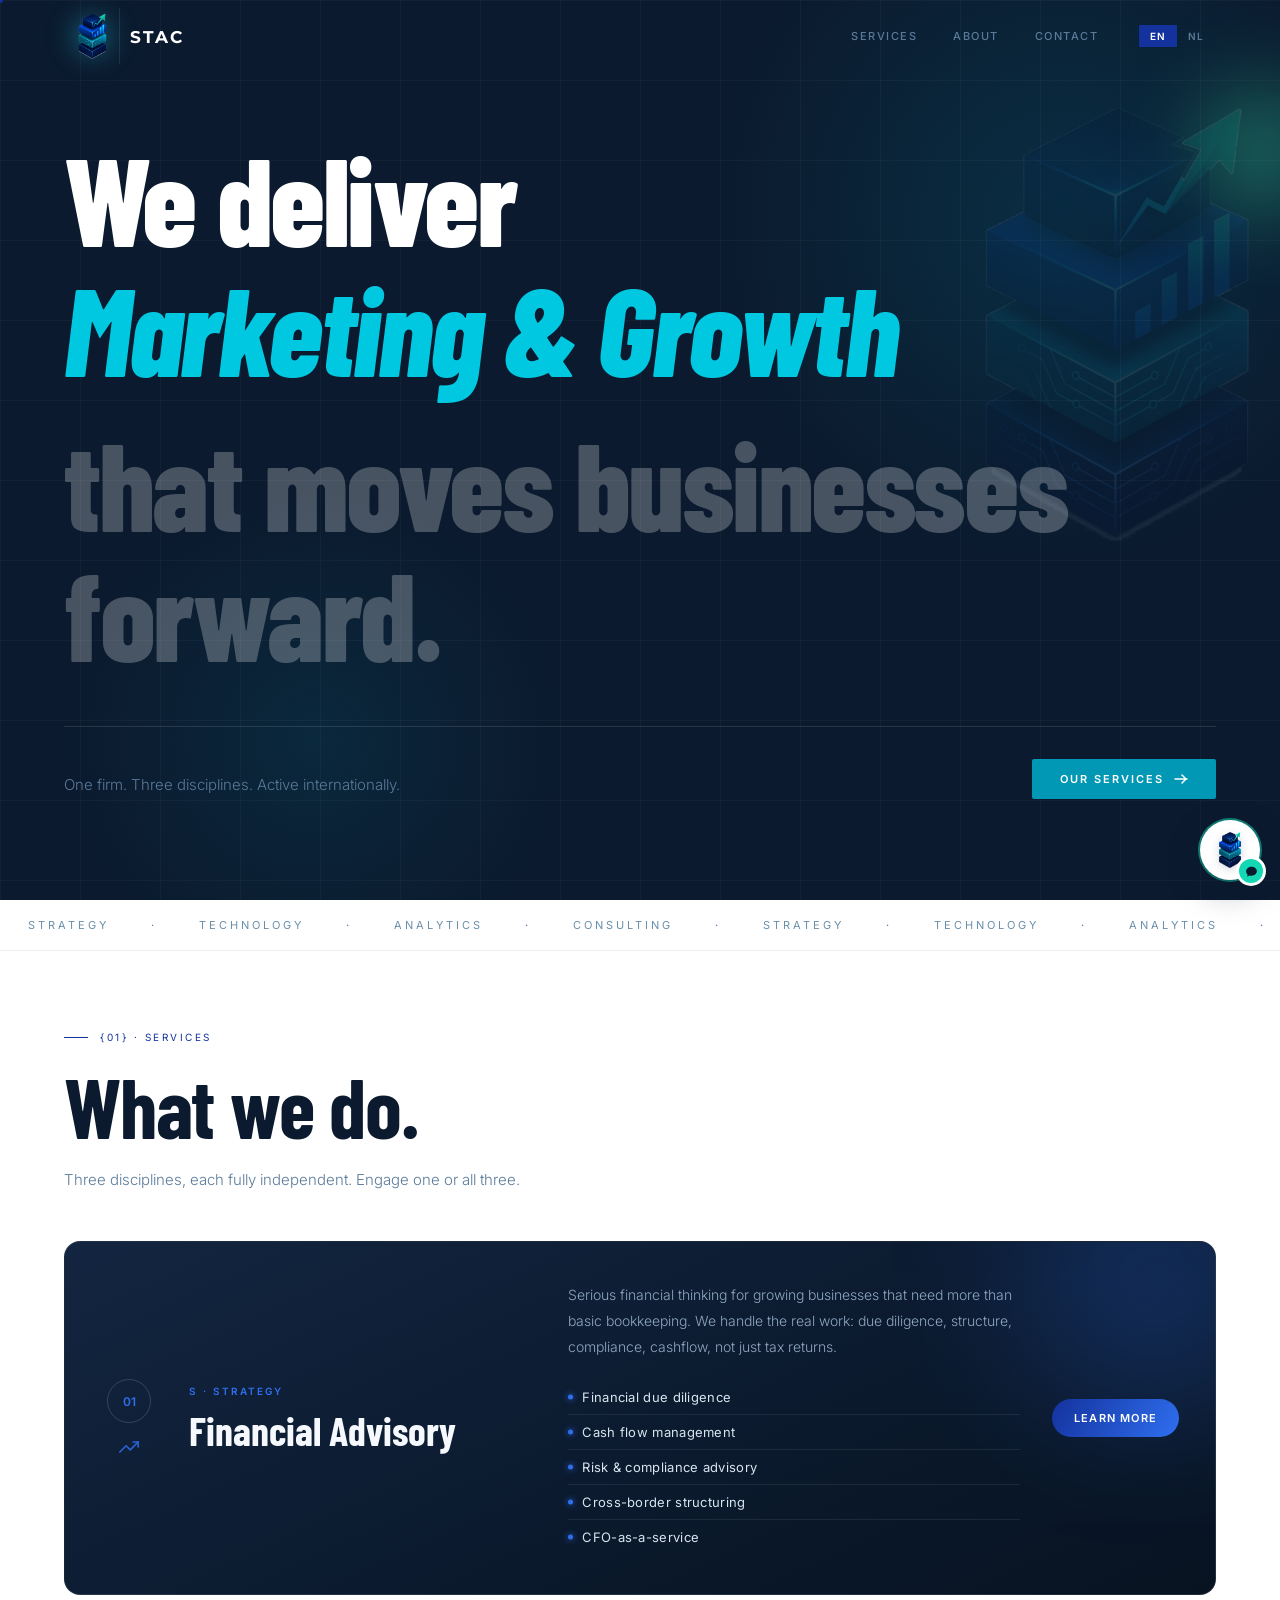
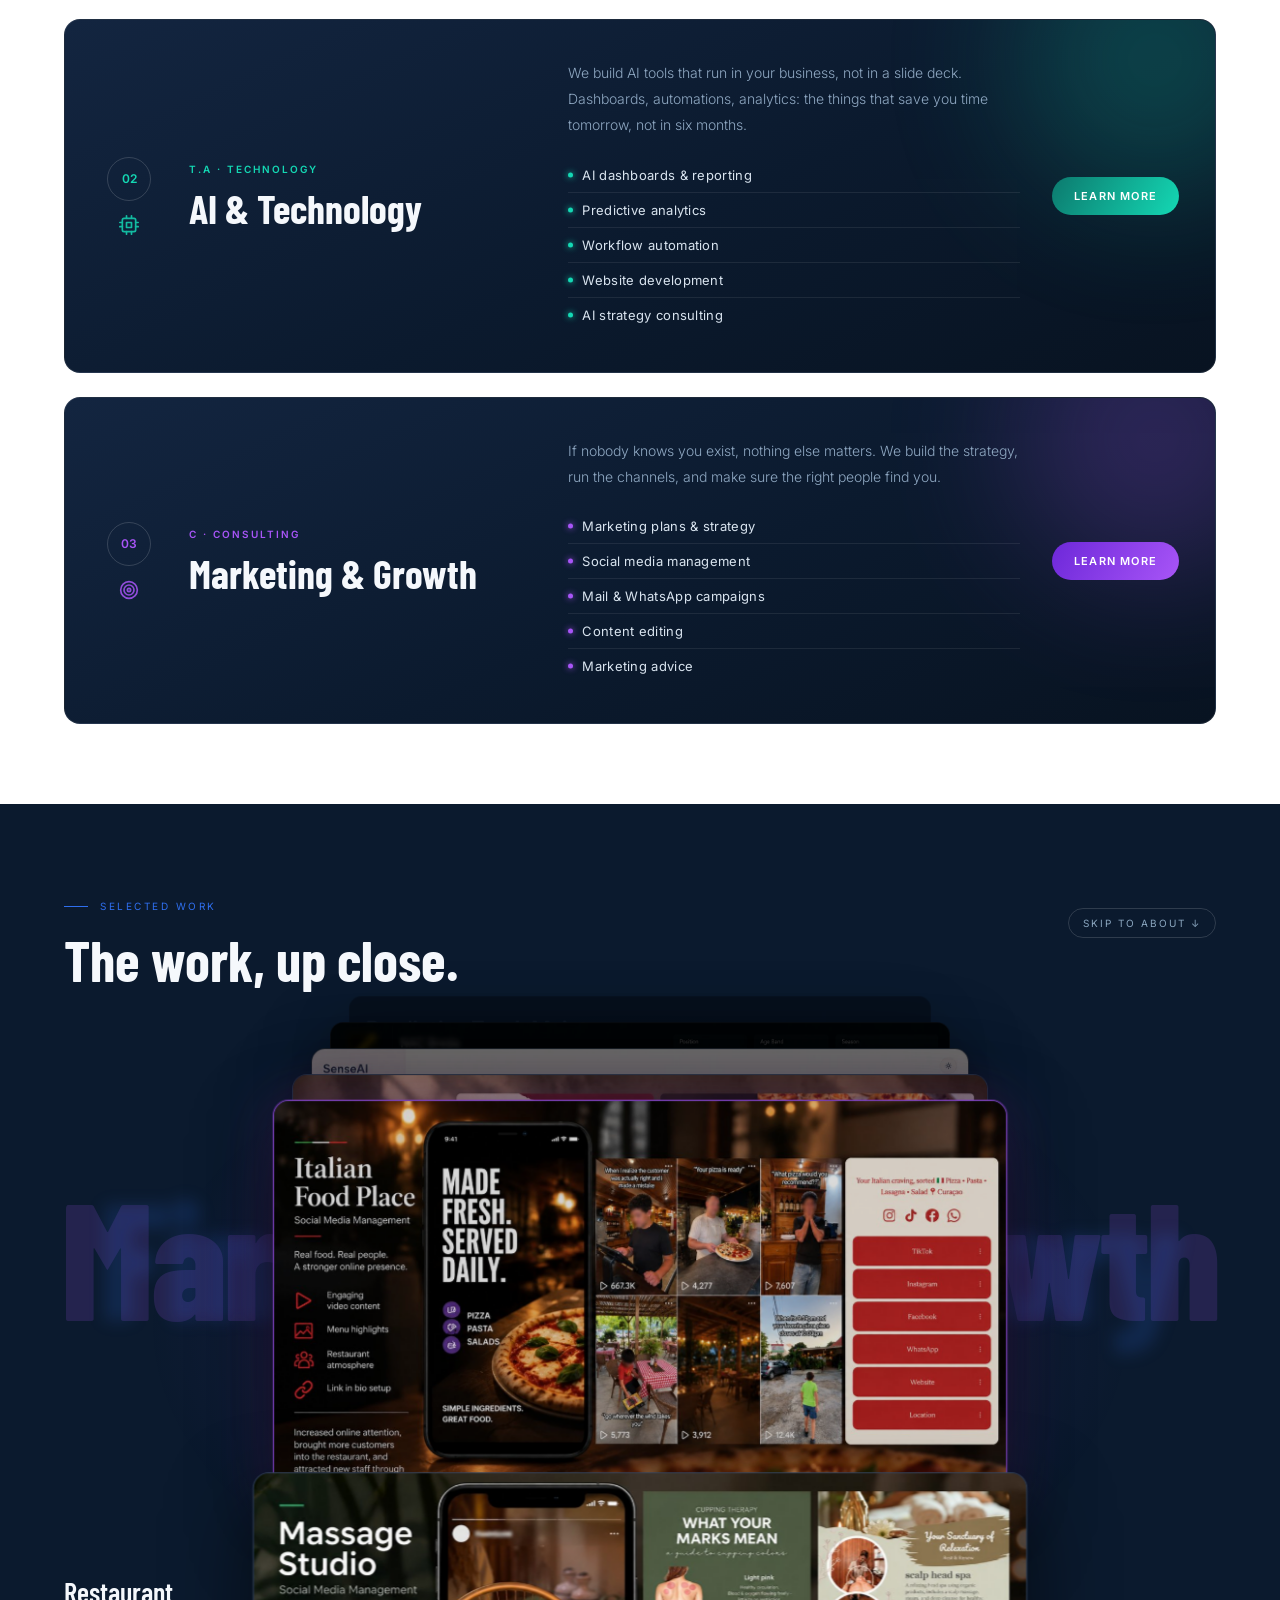
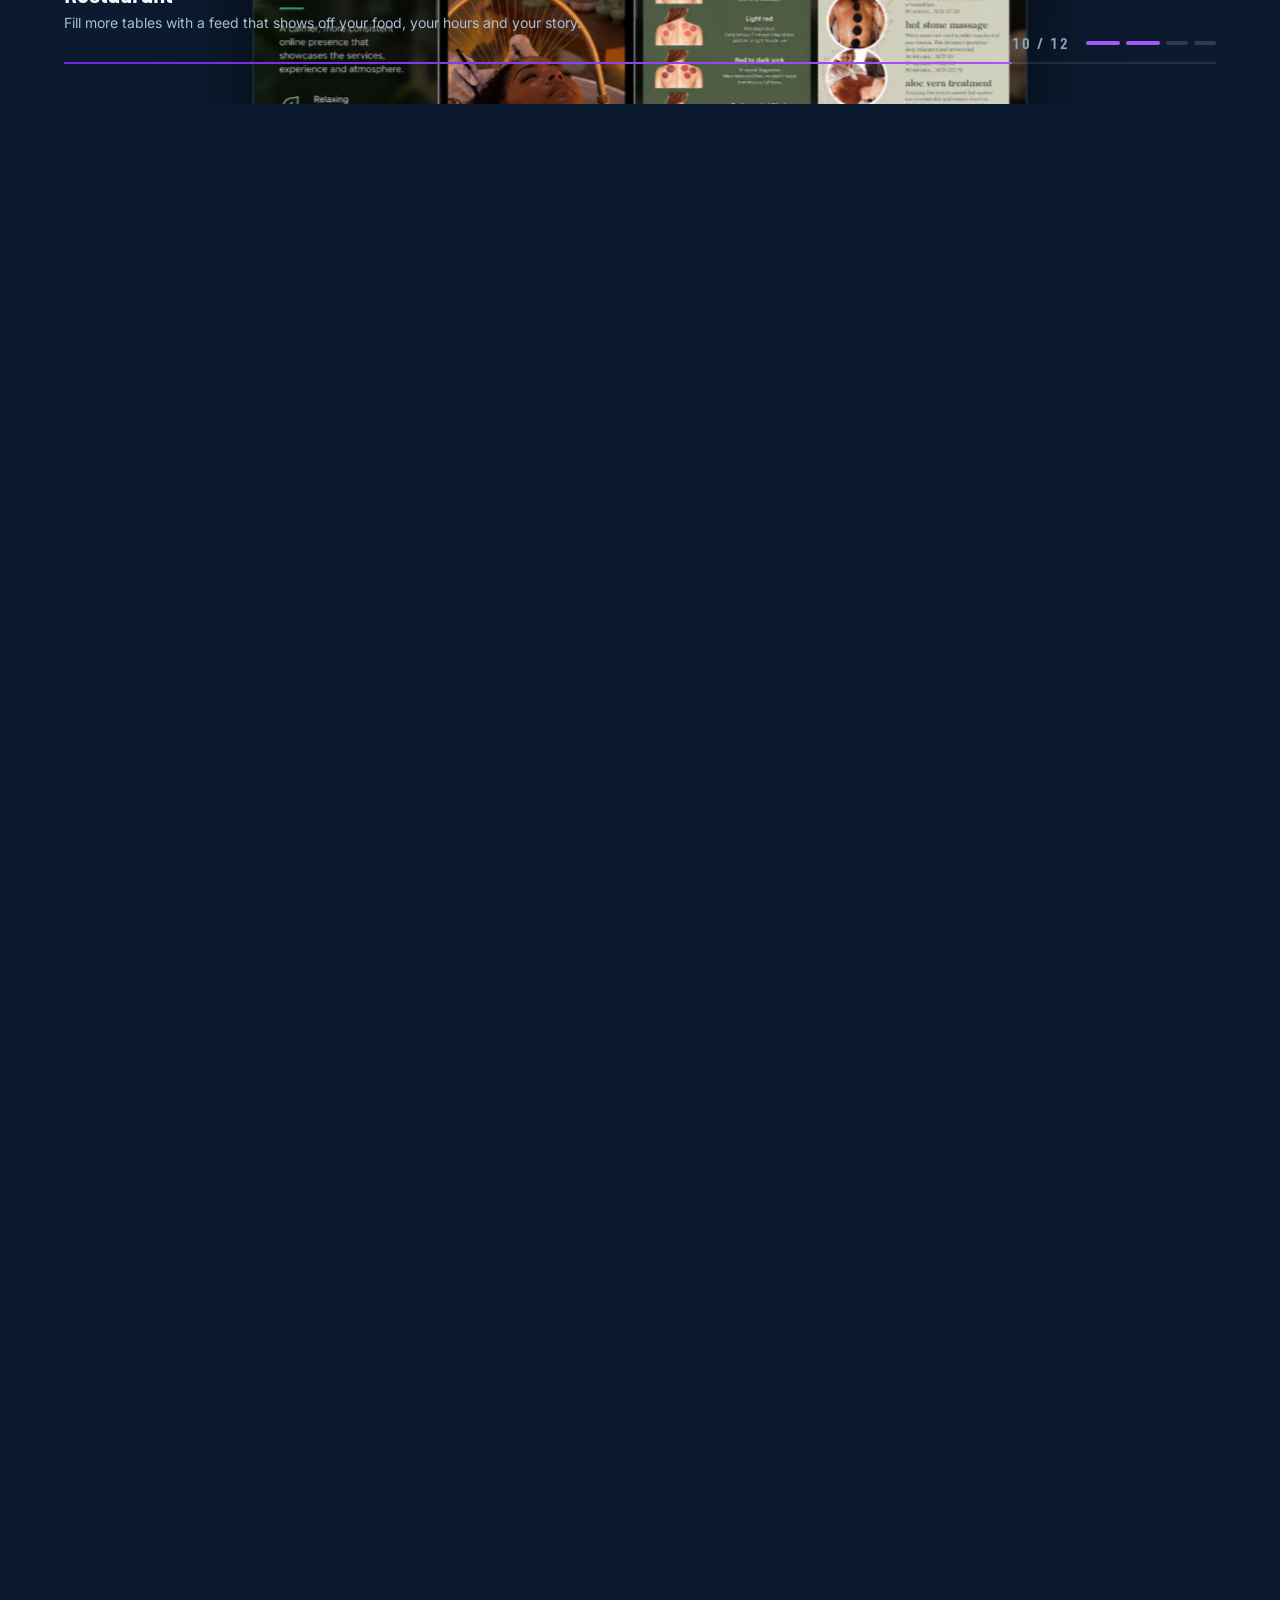
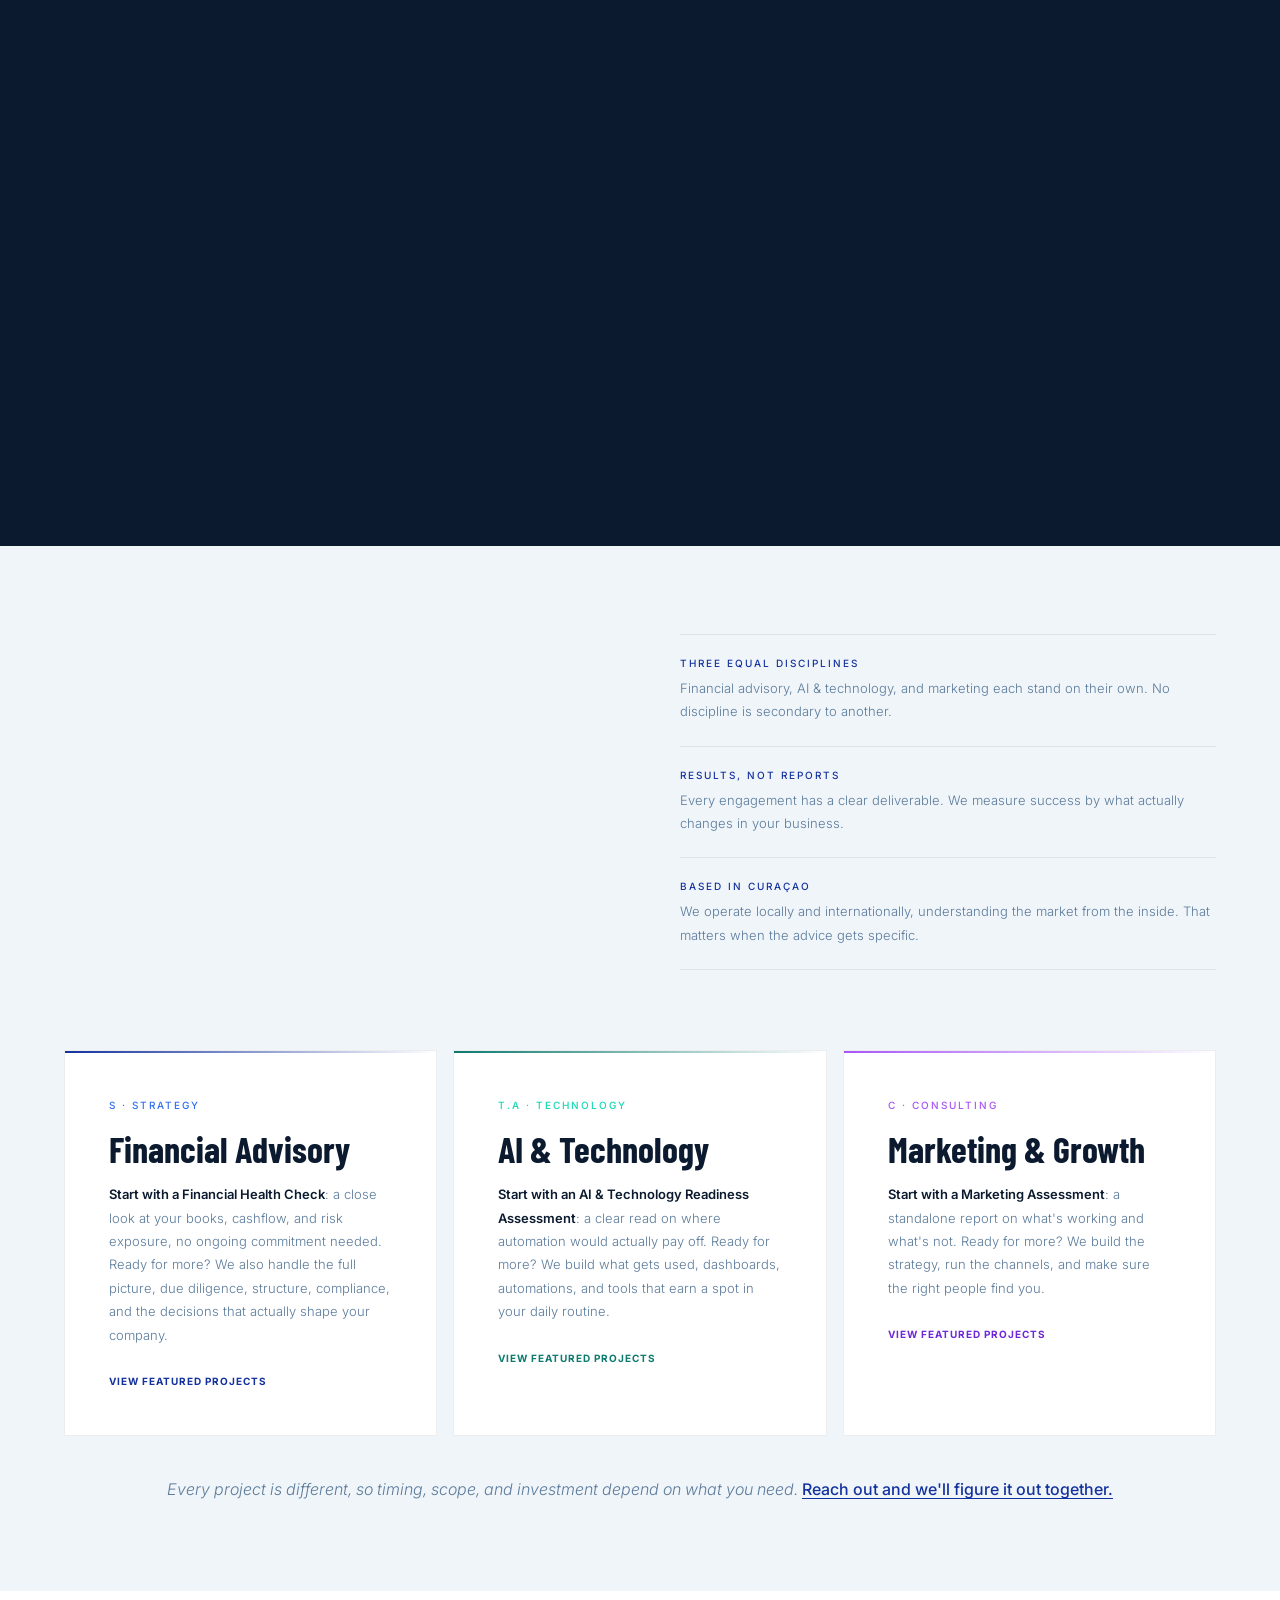
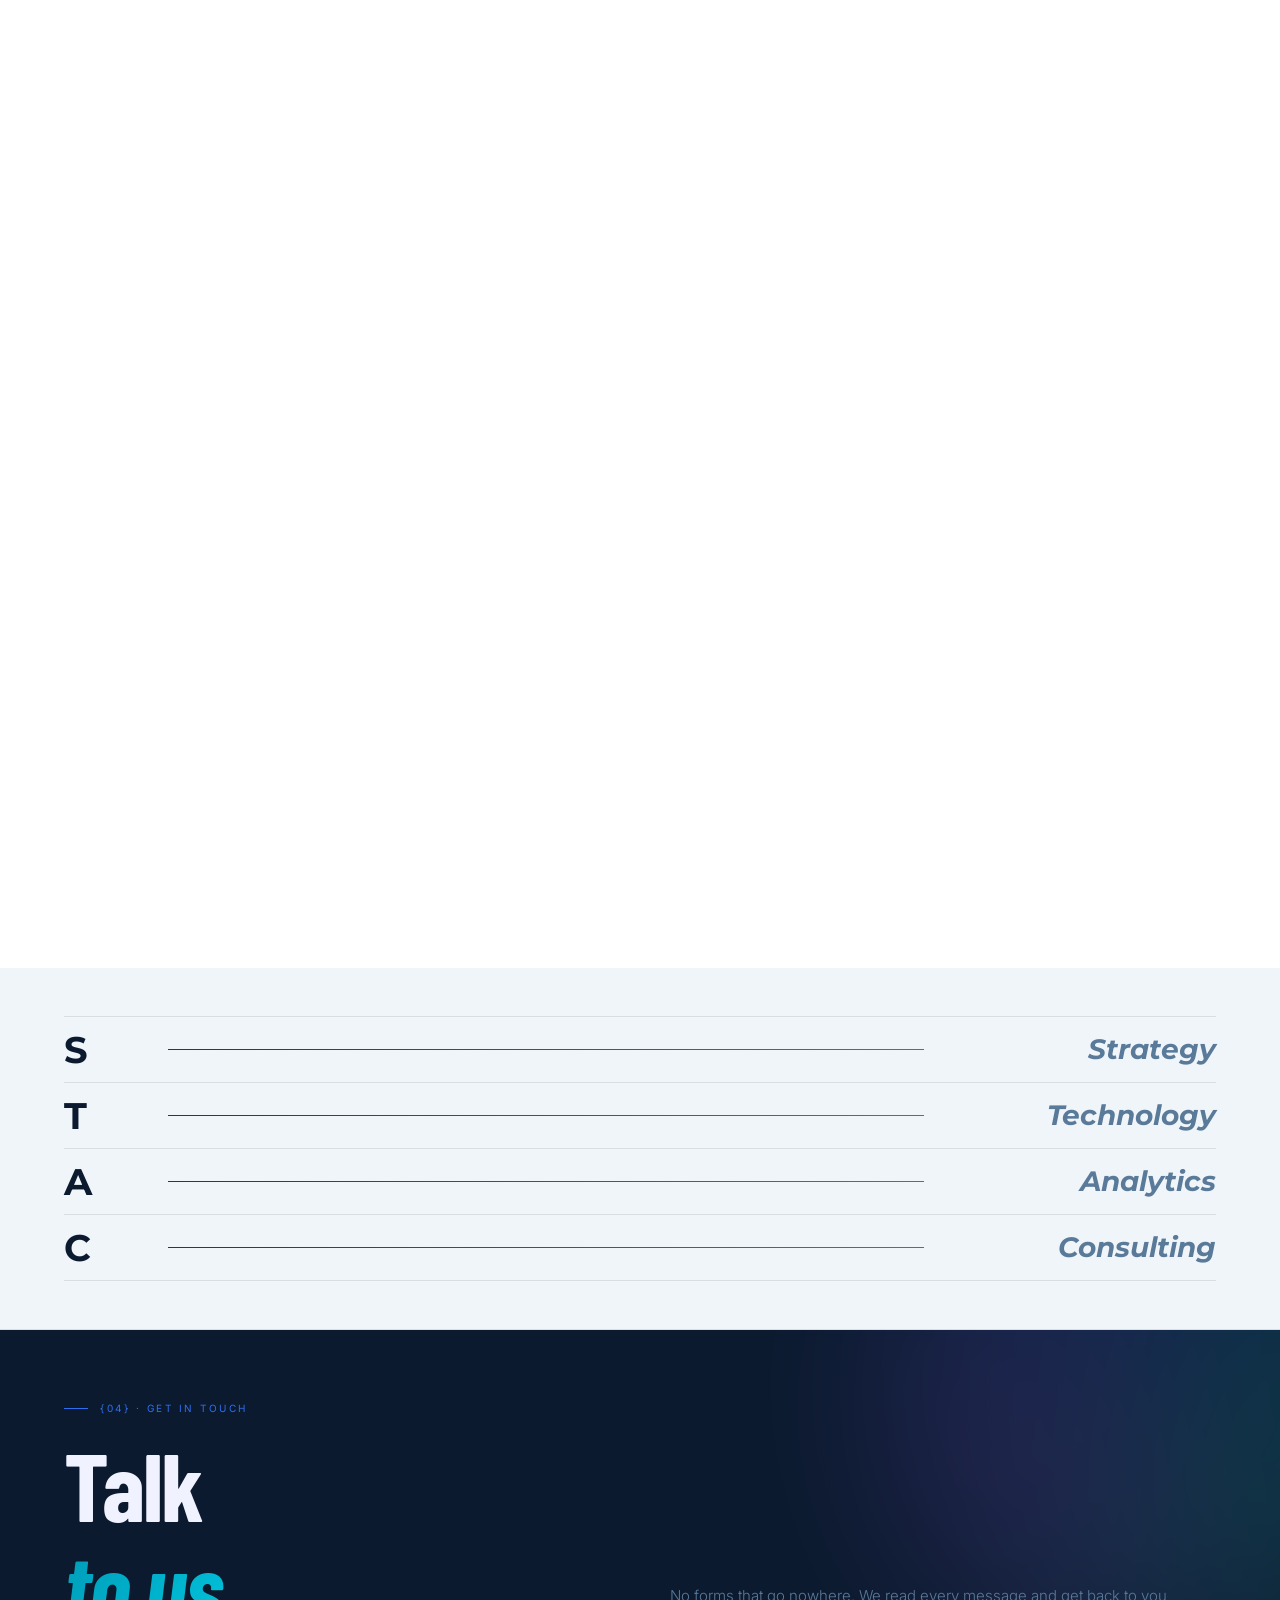
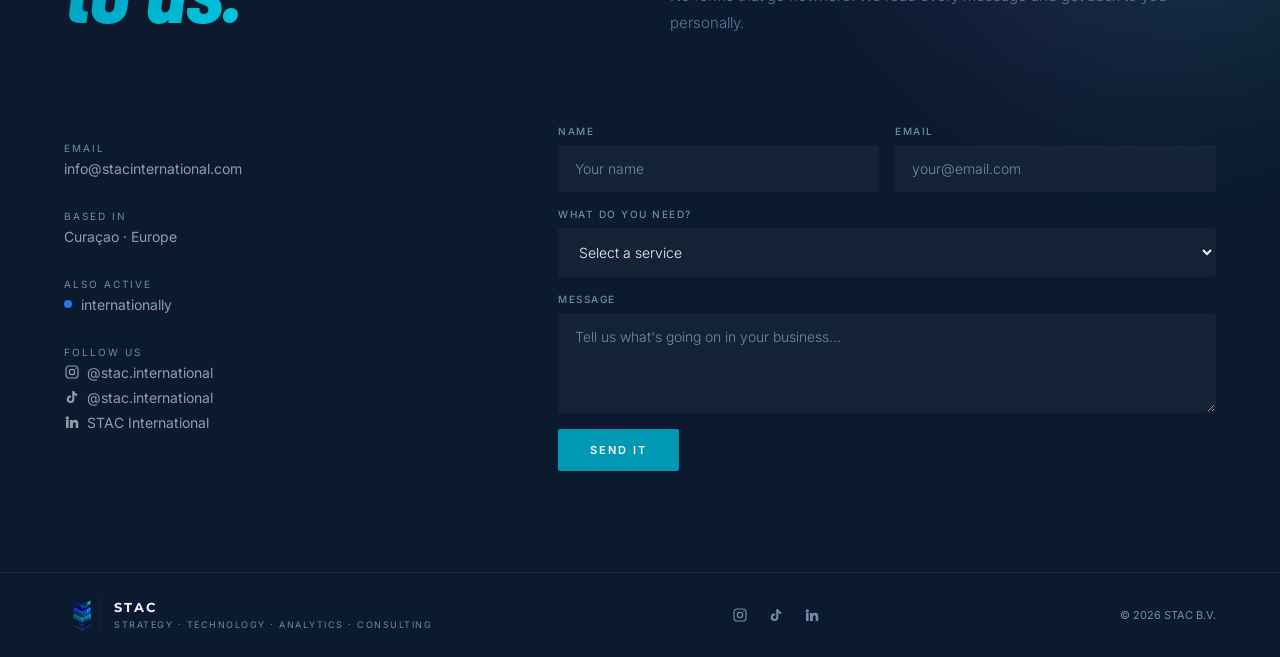
==== commit b2e254f5: "Work section: SenseAI (data pipeline, APIs, deployment) replaces Gen-AI Storyboards Co-Authored-By: " ====
--- a/index.html
+++ b/index.html
@@ -644,7 +644,7 @@
       <figure class="wk-card" data-k="tech"><img loading="lazy" decoding="async" src="images/savings_impact_analyzer.jpg" width="1400" height="933" alt="Savings Impact Analyzer" data-nl-alt="Analysetool besparingsimpact"/><figcaption data-nl="<b>Analysetool besparingsimpact</b><span>Weet wat een verbetering oplevert voordat u er geld in steekt.</span>"><b>Savings Impact Analyzer</b><span>Know what an improvement will save you before you spend a cent on it.</span></figcaption></figure>
       <figure class="wk-card" data-k="tech"><img loading="lazy" decoding="async" src="images/predictive_truck_maintinance.jpg" width="1400" height="933" alt="Predictive Maintenance" data-nl-alt="Voorspellend onderhoud"/><figcaption data-nl="<b>Voorspellend onderhoud</b><span>Zie problemen met uw voertuigen of apparatuur aankomen, voordat ze stilvallen en geld kosten.</span>"><b>Predictive Maintenance</b><span>Spot problems with your vehicles or equipment before they break down and cost you.</span></figcaption></figure>
       <figure class="wk-card" data-k="tech"><img loading="lazy" decoding="async" src="images/football_player_insights.jpg" width="1400" height="933" alt="Insights Dashboard" data-nl-alt="Inzichtendashboard"/><figcaption data-nl="<b>Inzichtendashboard</b><span>Verken de cijfers die voor u belangrijk zijn in één interactief dashboard dat u zelf kunt filteren.</span>"><b>Insights Dashboard</b><span>Explore the numbers that matter to you in one interactive dashboard you can filter yourself.</span></figcaption></figure>
-      <figure class="wk-card" data-k="tech"><img loading="lazy" decoding="async" src="images/gen_ai.jpg" width="1400" height="933" alt="Gen-AI Storyboards" data-nl-alt="Gen-AI-storyboards"/><figcaption data-nl="<b>Gen-AI-storyboards</b><span>Maak met AI consistente beelden in uw eigen stijl voor uw campagnes, zonder complete fotoshoot.</span>"><b>Gen-AI Storyboards</b><span>Create consistent, on-brand visuals for your campaigns with AI, without a full photo shoot.</span></figcaption></figure>
+      <figure class="wk-card" data-k="tech"><img loading="lazy" decoding="async" src="images/sense_ai.jpg" width="1400" height="933" alt="SenseAI" data-nl-alt="SenseAI"/><figcaption data-nl="<b>SenseAI</b><span>Van upload tot inzicht: datapipelines, API's en een live omgeving, van begin tot eind gebouwd.</span>"><b>SenseAI</b><span>From upload to insight: data pipelines, APIs and a live deployment, built end to end.</span></figcaption></figure>
       <figure class="wk-card" data-k="mkt"><img loading="lazy" decoding="async" src="images/MG_bakery.jpg" width="1400" height="788" alt="Bakery" data-nl-alt="Bakkerij"/><figcaption data-nl="<b>Bakkerij</b><span>Wekelijkse social posts waarin uw producten er net zo goed uitzien als ze smaken.</span>"><b>Bakery</b><span>Weekly social posts that make your products look as good as they taste.</span></figcaption></figure>
       <figure class="wk-card" data-k="mkt"><img loading="lazy" decoding="async" src="images/MG_italian_place.jpg" width="1400" height="788" alt="Restaurant" data-nl-alt="Restaurant"/><figcaption data-nl="<b>Restaurant</b><span>Meer gasten aan tafel met een feed die uw gerechten, openingstijden en verhaal laat zien.</span>"><b>Restaurant</b><span>Fill more tables with a feed that shows off your food, your hours and your story.</span></figcaption></figure>
       <figure class="wk-card" data-k="mkt"><img loading="lazy" decoding="async" src="images/MG_massage_studio.jpg" width="1400" height="788" alt="Massage Studio" data-nl-alt="Massagestudio"/><figcaption data-nl="<b>Massagestudio</b><span>Een rustige, consistente online uitstraling die volgers omzet in boekingen.</span>"><b>Massage Studio</b><span>A calm, consistent online presence that turns followers into bookings.</span></figcaption></figure>
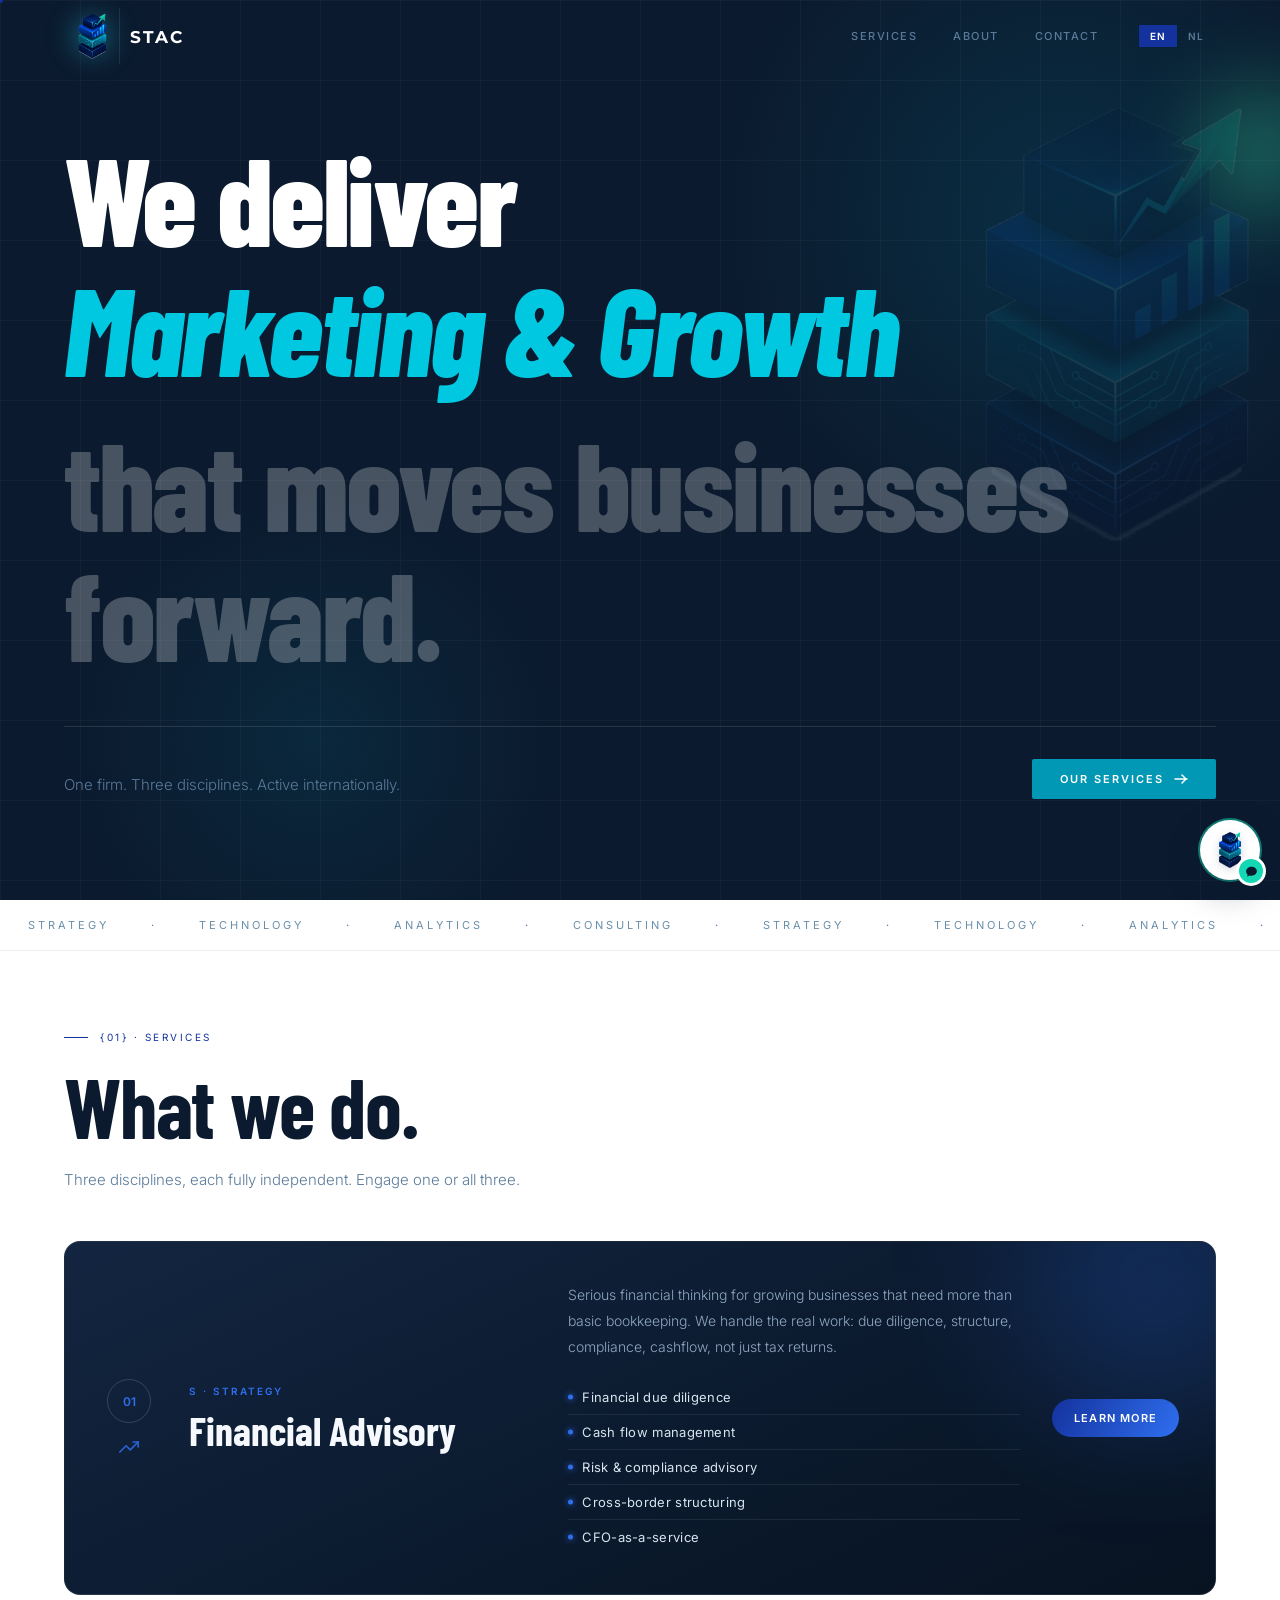
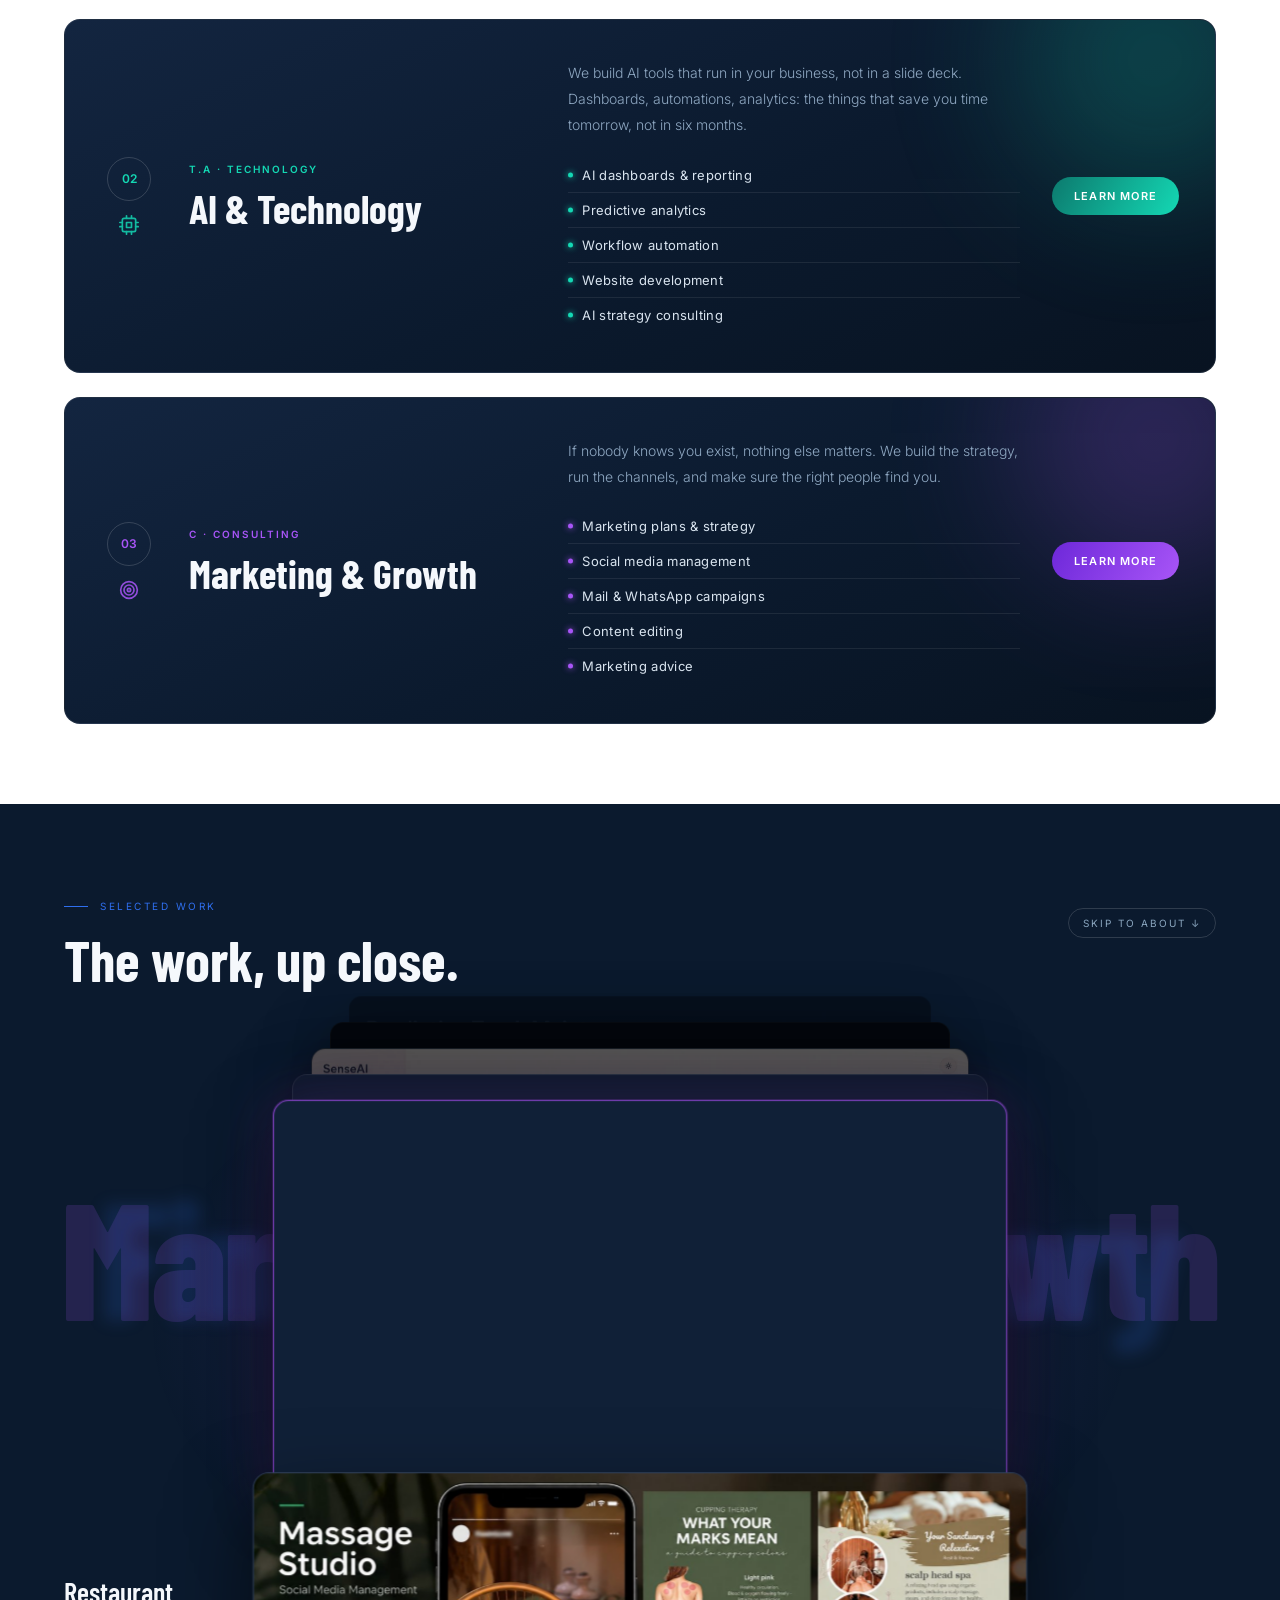
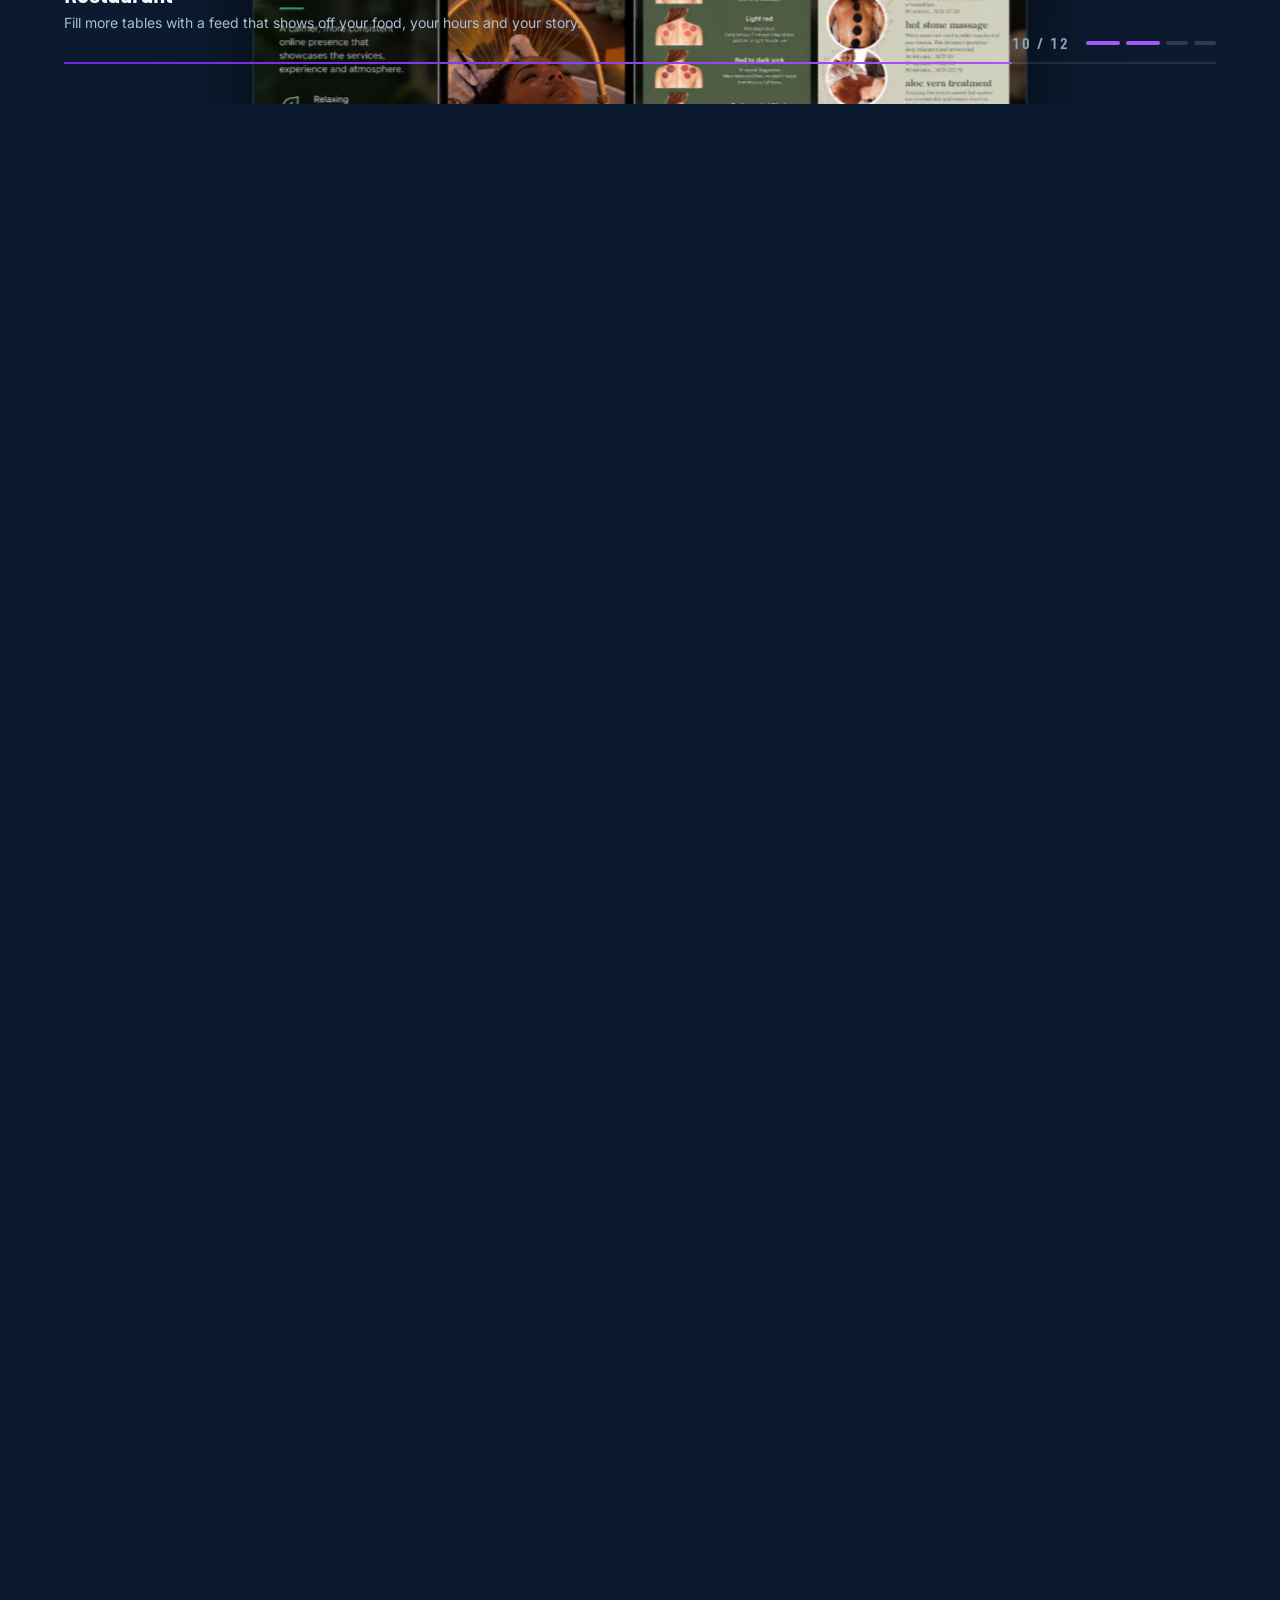
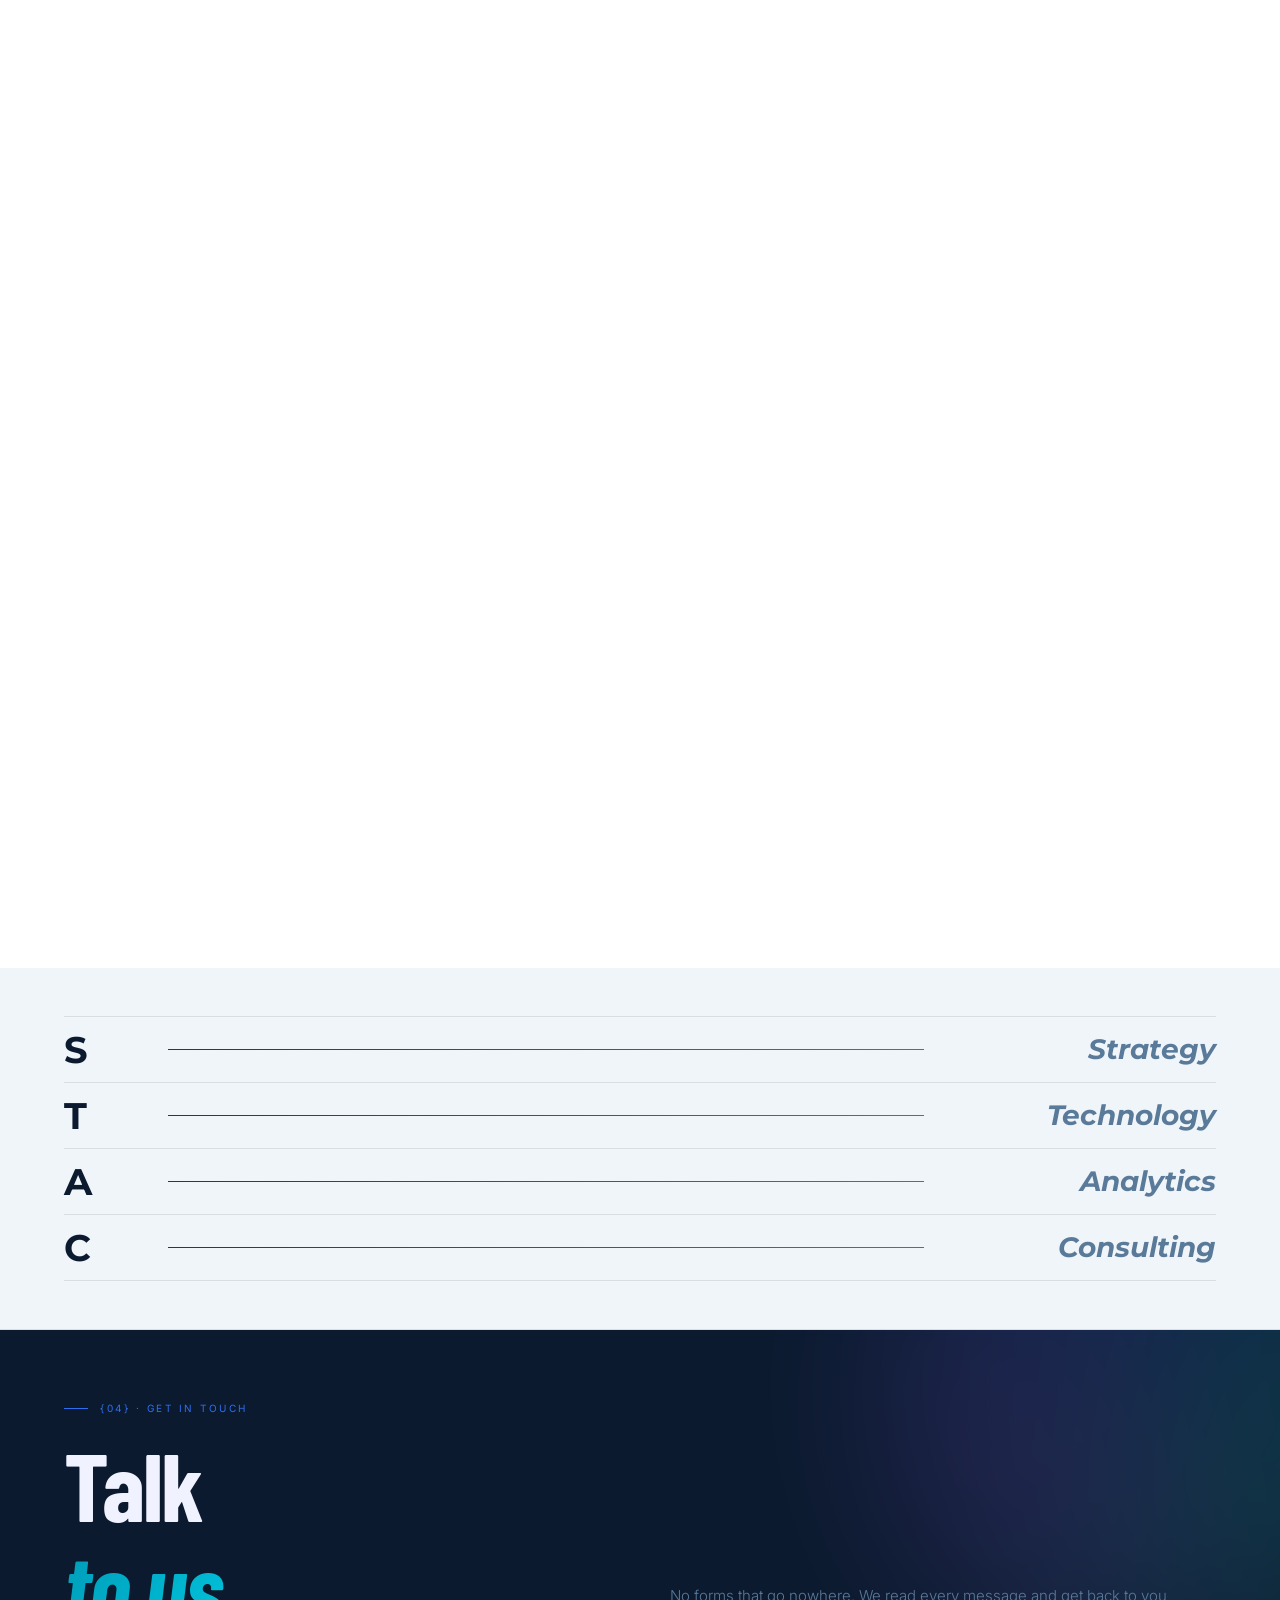
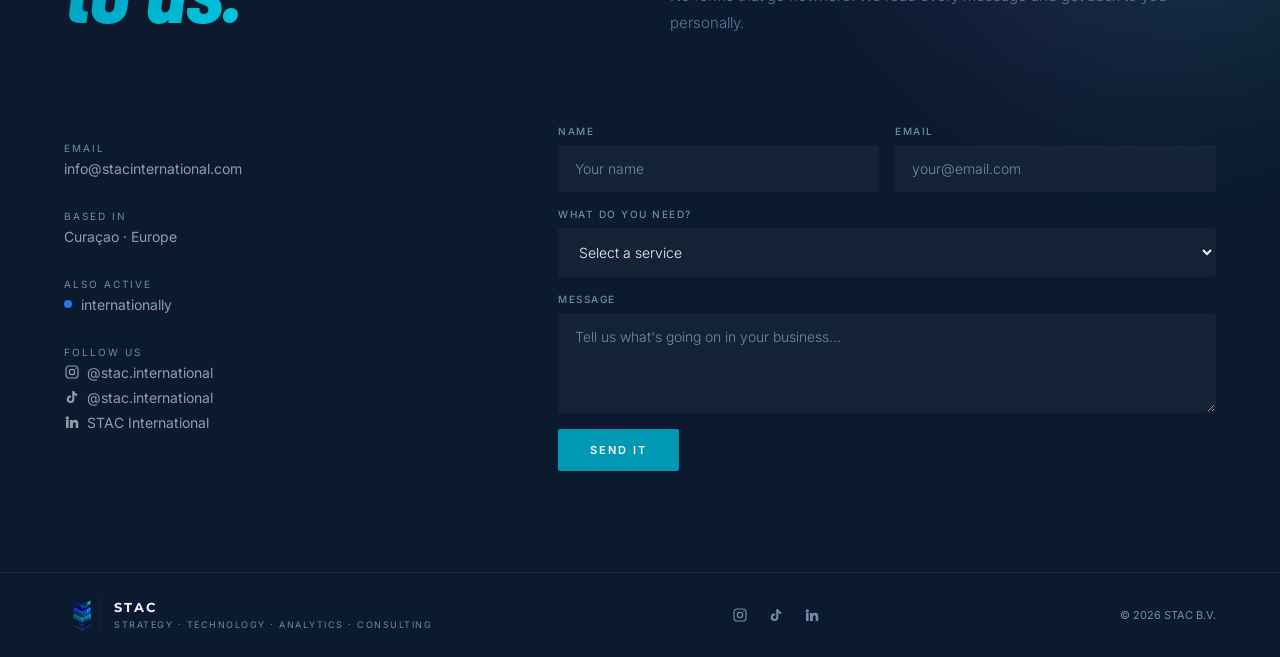
==== commit 93a69ab7: "Work section: tone down the light SenseAI screenshot to match the dark cards Co-Authored-By: Claude " ====
--- a/index.html
+++ b/index.html
@@ -189,6 +189,9 @@
 .wk-scene{position:absolute;inset:0;z-index:1;}
 .wk-card{position:absolute;left:50%;top:var(--cy,55%);width:var(--w,560px);aspect-ratio:16/9;margin:0;border-radius:16px;overflow:hidden;background:#132540;border:1px solid rgba(255,255,255,.14);box-shadow:0 30px 80px rgba(0,0,0,.55);transform-origin:50% 0;visibility:hidden;will-change:transform,filter;transition:border-color .4s,box-shadow .4s;}
 .wk-card img{width:100%;height:100%;object-fit:cover;object-position:center top;display:block;}
+/* The SenseAI screenshot is light; tone it down so it sits with the dark cards */
+.wk-card img[src$="sense_ai.jpg"]{filter:brightness(.8) contrast(1.05);}
+.wk-card img.wk-dim{filter:brightness(.8) saturate(.95);}
 .wk-card figcaption{display:none;}
 .wk-card::after{content:'';position:absolute;inset:0;background:linear-gradient(105deg,transparent 35%,rgba(255,255,255,.28) 50%,transparent 65%);transform:translateX(var(--sh,-120%));pointer-events:none;}
 .wk-card.top{border-color:rgba(var(--acc),.8);box-shadow:0 30px 80px rgba(0,0,0,.55),0 0 0 1px rgba(var(--acc),.35),0 0 60px rgba(var(--acc),.28);}
@@ -644,7 +647,7 @@
       <figure class="wk-card" data-k="tech"><img loading="lazy" decoding="async" src="images/savings_impact_analyzer.jpg" width="1400" height="933" alt="Savings Impact Analyzer" data-nl-alt="Analysetool besparingsimpact"/><figcaption data-nl="<b>Analysetool besparingsimpact</b><span>Weet wat een verbetering oplevert voordat u er geld in steekt.</span>"><b>Savings Impact Analyzer</b><span>Know what an improvement will save you before you spend a cent on it.</span></figcaption></figure>
       <figure class="wk-card" data-k="tech"><img loading="lazy" decoding="async" src="images/predictive_truck_maintinance.jpg" width="1400" height="933" alt="Predictive Maintenance" data-nl-alt="Voorspellend onderhoud"/><figcaption data-nl="<b>Voorspellend onderhoud</b><span>Zie problemen met uw voertuigen of apparatuur aankomen, voordat ze stilvallen en geld kosten.</span>"><b>Predictive Maintenance</b><span>Spot problems with your vehicles or equipment before they break down and cost you.</span></figcaption></figure>
       <figure class="wk-card" data-k="tech"><img loading="lazy" decoding="async" src="images/football_player_insights.jpg" width="1400" height="933" alt="Insights Dashboard" data-nl-alt="Inzichtendashboard"/><figcaption data-nl="<b>Inzichtendashboard</b><span>Verken de cijfers die voor u belangrijk zijn in één interactief dashboard dat u zelf kunt filteren.</span>"><b>Insights Dashboard</b><span>Explore the numbers that matter to you in one interactive dashboard you can filter yourself.</span></figcaption></figure>
-      <figure class="wk-card" data-k="tech"><img loading="lazy" decoding="async" src="images/sense_ai.jpg" width="1400" height="933" alt="SenseAI" data-nl-alt="SenseAI"/><figcaption data-nl="<b>SenseAI</b><span>Van upload tot inzicht: datapipelines, API's en een live omgeving, van begin tot eind gebouwd.</span>"><b>SenseAI</b><span>From upload to insight: data pipelines, APIs and a live deployment, built end to end.</span></figcaption></figure>
+      <figure class="wk-card" data-k="tech"><img class="wk-dim" loading="lazy" decoding="async" src="images/sense_ai.jpg" width="1400" height="933" alt="SenseAI" data-nl-alt="SenseAI"/><figcaption data-nl="<b>SenseAI</b><span>Van upload tot inzicht: datapipelines, API's en een live omgeving, van begin tot eind gebouwd.</span>"><b>SenseAI</b><span>From upload to insight: data pipelines, APIs and a live deployment, built end to end.</span></figcaption></figure>
       <figure class="wk-card" data-k="mkt"><img loading="lazy" decoding="async" src="images/MG_bakery.jpg" width="1400" height="788" alt="Bakery" data-nl-alt="Bakkerij"/><figcaption data-nl="<b>Bakkerij</b><span>Wekelijkse social posts waarin uw producten er net zo goed uitzien als ze smaken.</span>"><b>Bakery</b><span>Weekly social posts that make your products look as good as they taste.</span></figcaption></figure>
       <figure class="wk-card" data-k="mkt"><img loading="lazy" decoding="async" src="images/MG_italian_place.jpg" width="1400" height="788" alt="Restaurant" data-nl-alt="Restaurant"/><figcaption data-nl="<b>Restaurant</b><span>Meer gasten aan tafel met een feed die uw gerechten, openingstijden en verhaal laat zien.</span>"><b>Restaurant</b><span>Fill more tables with a feed that shows off your food, your hours and your story.</span></figcaption></figure>
       <figure class="wk-card" data-k="mkt"><img loading="lazy" decoding="async" src="images/MG_massage_studio.jpg" width="1400" height="788" alt="Massage Studio" data-nl-alt="Massagestudio"/><figcaption data-nl="<b>Massagestudio</b><span>Een rustige, consistente online uitstraling die volgers omzet in boekingen.</span>"><b>Massage Studio</b><span>A calm, consistent online presence that turns followers into bookings.</span></figcaption></figure>
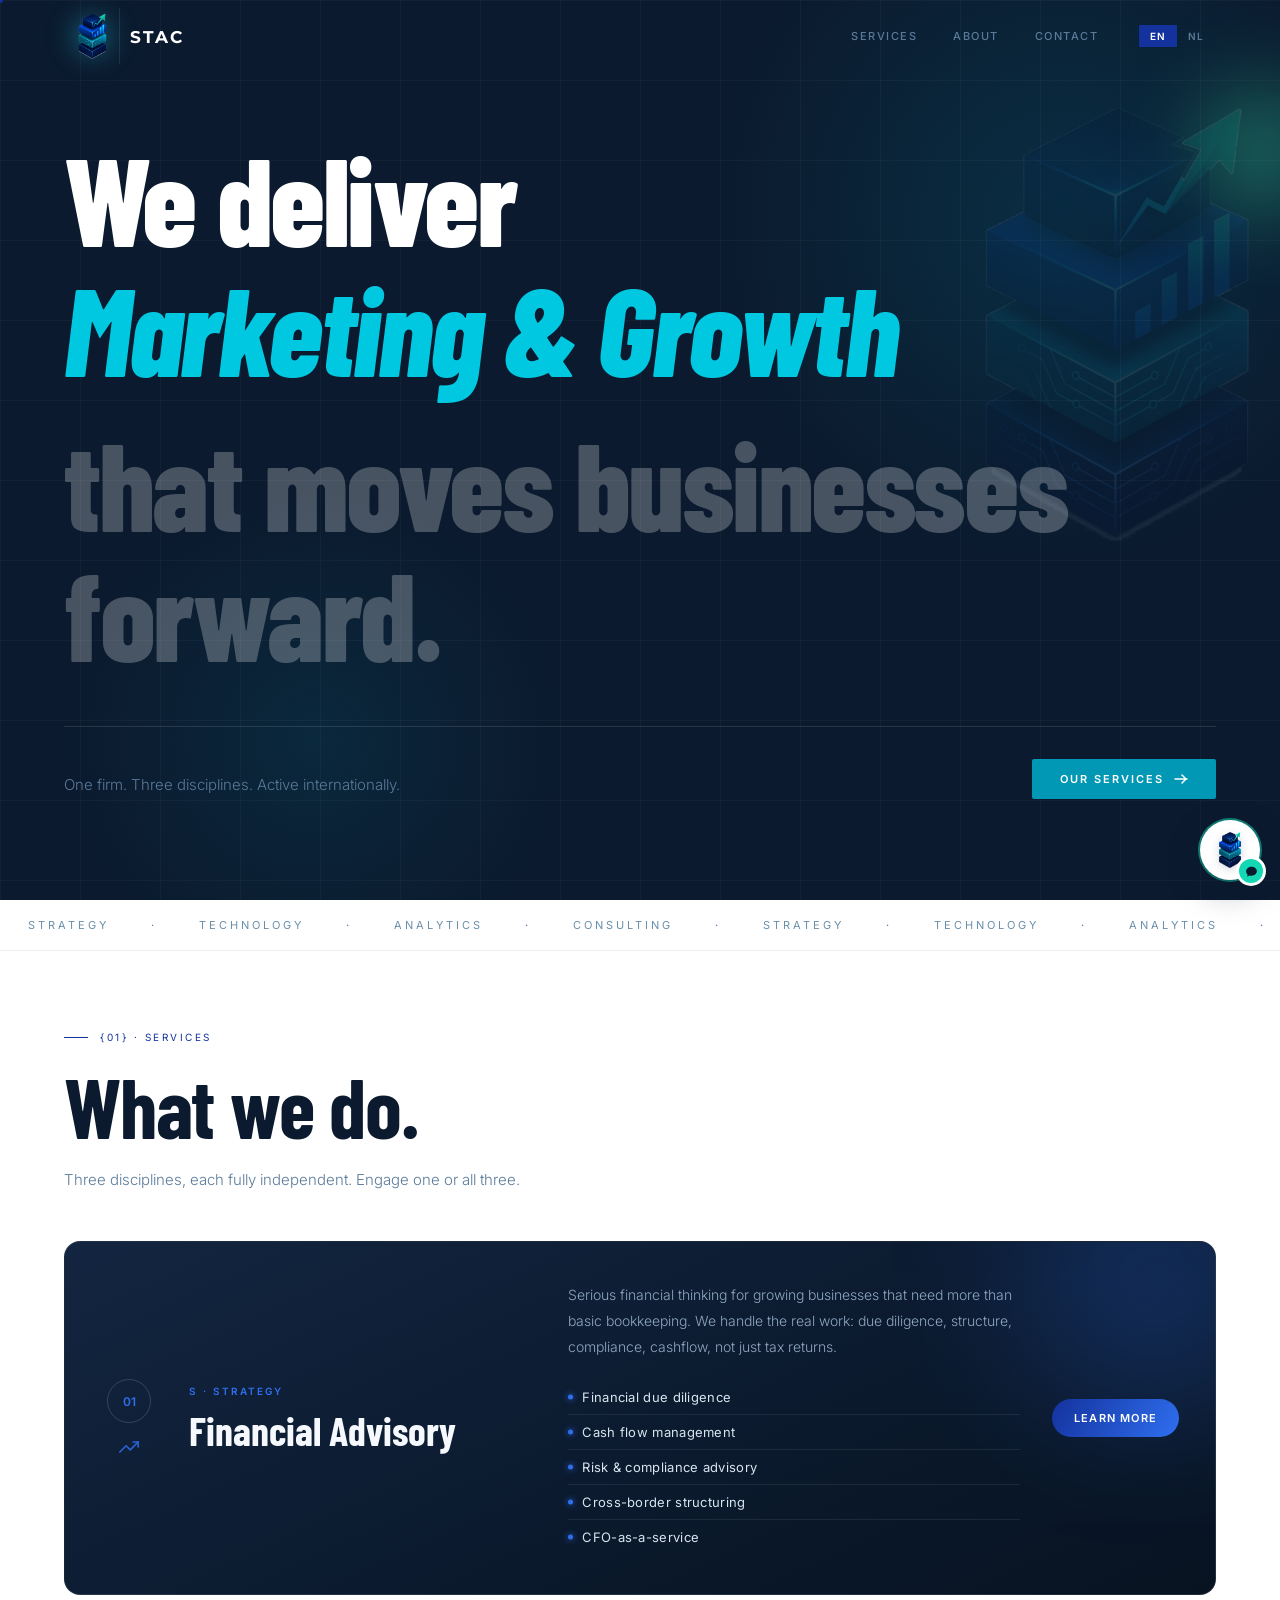
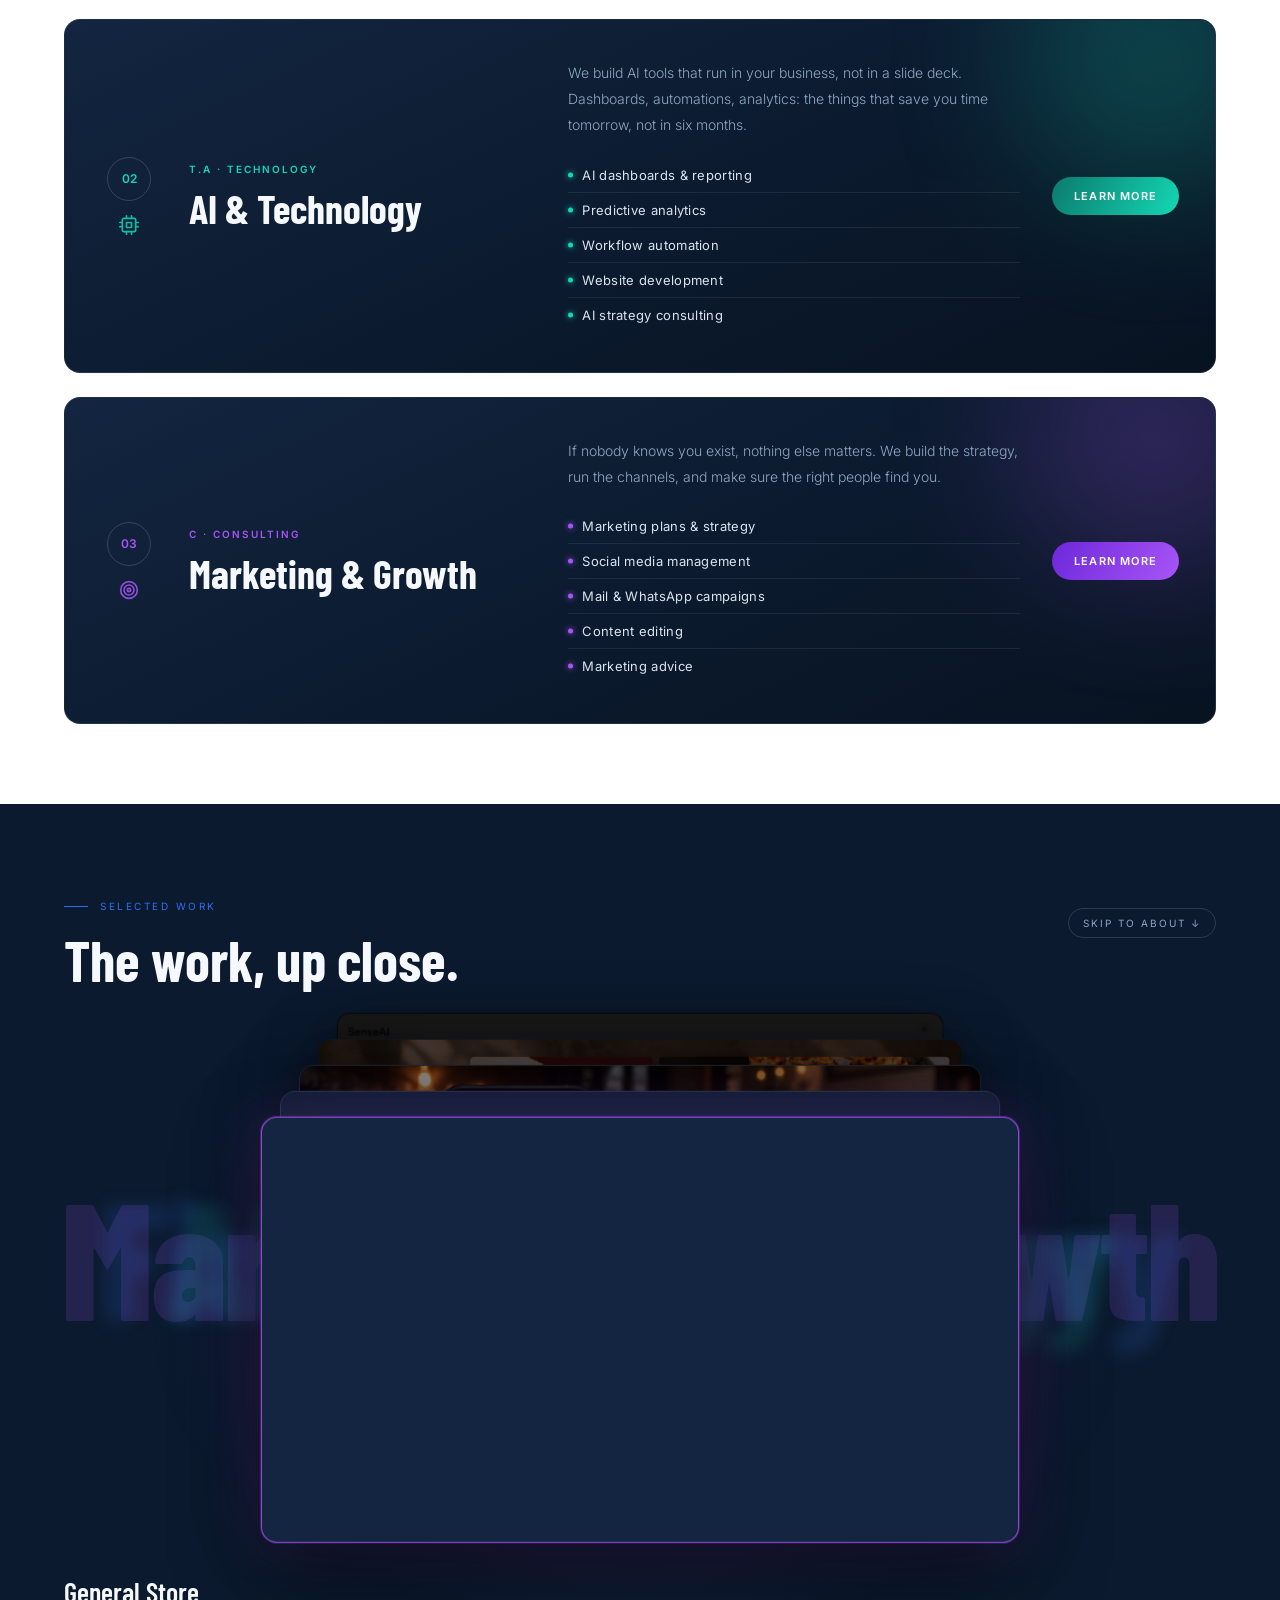
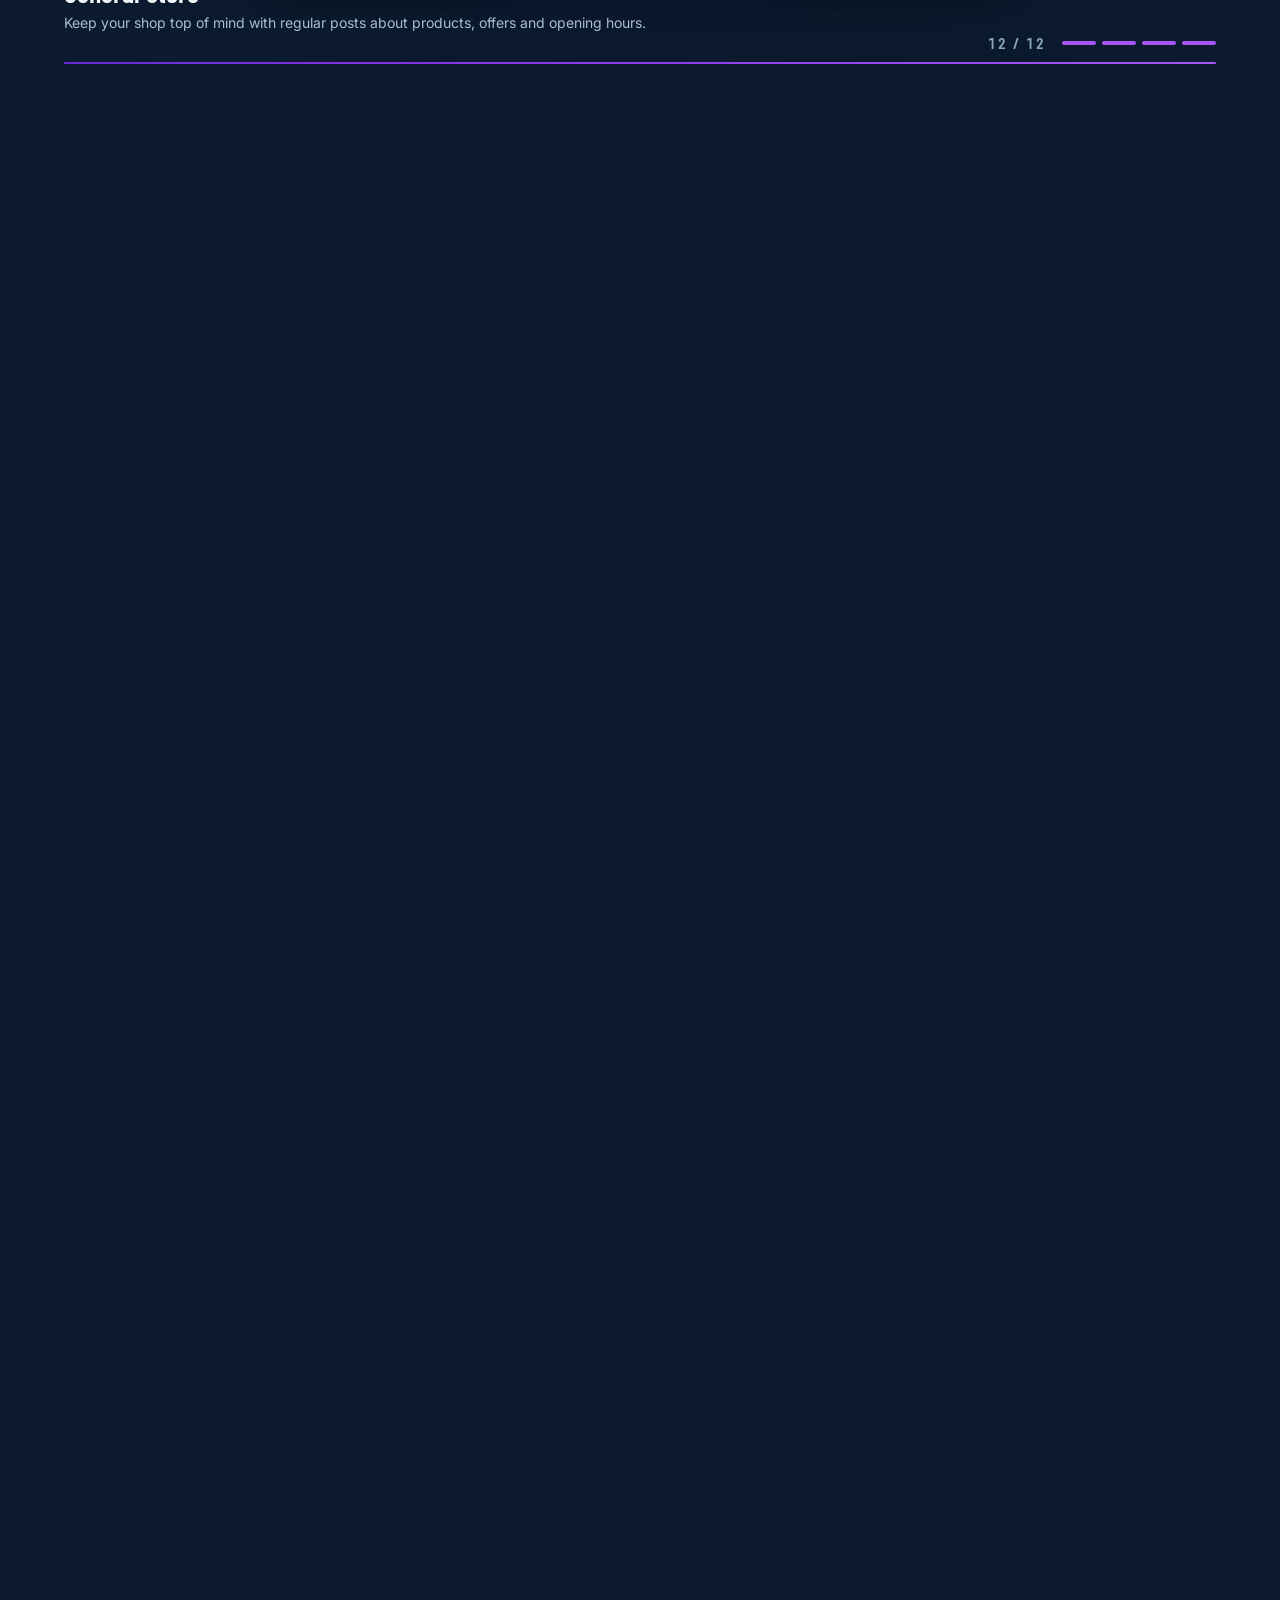
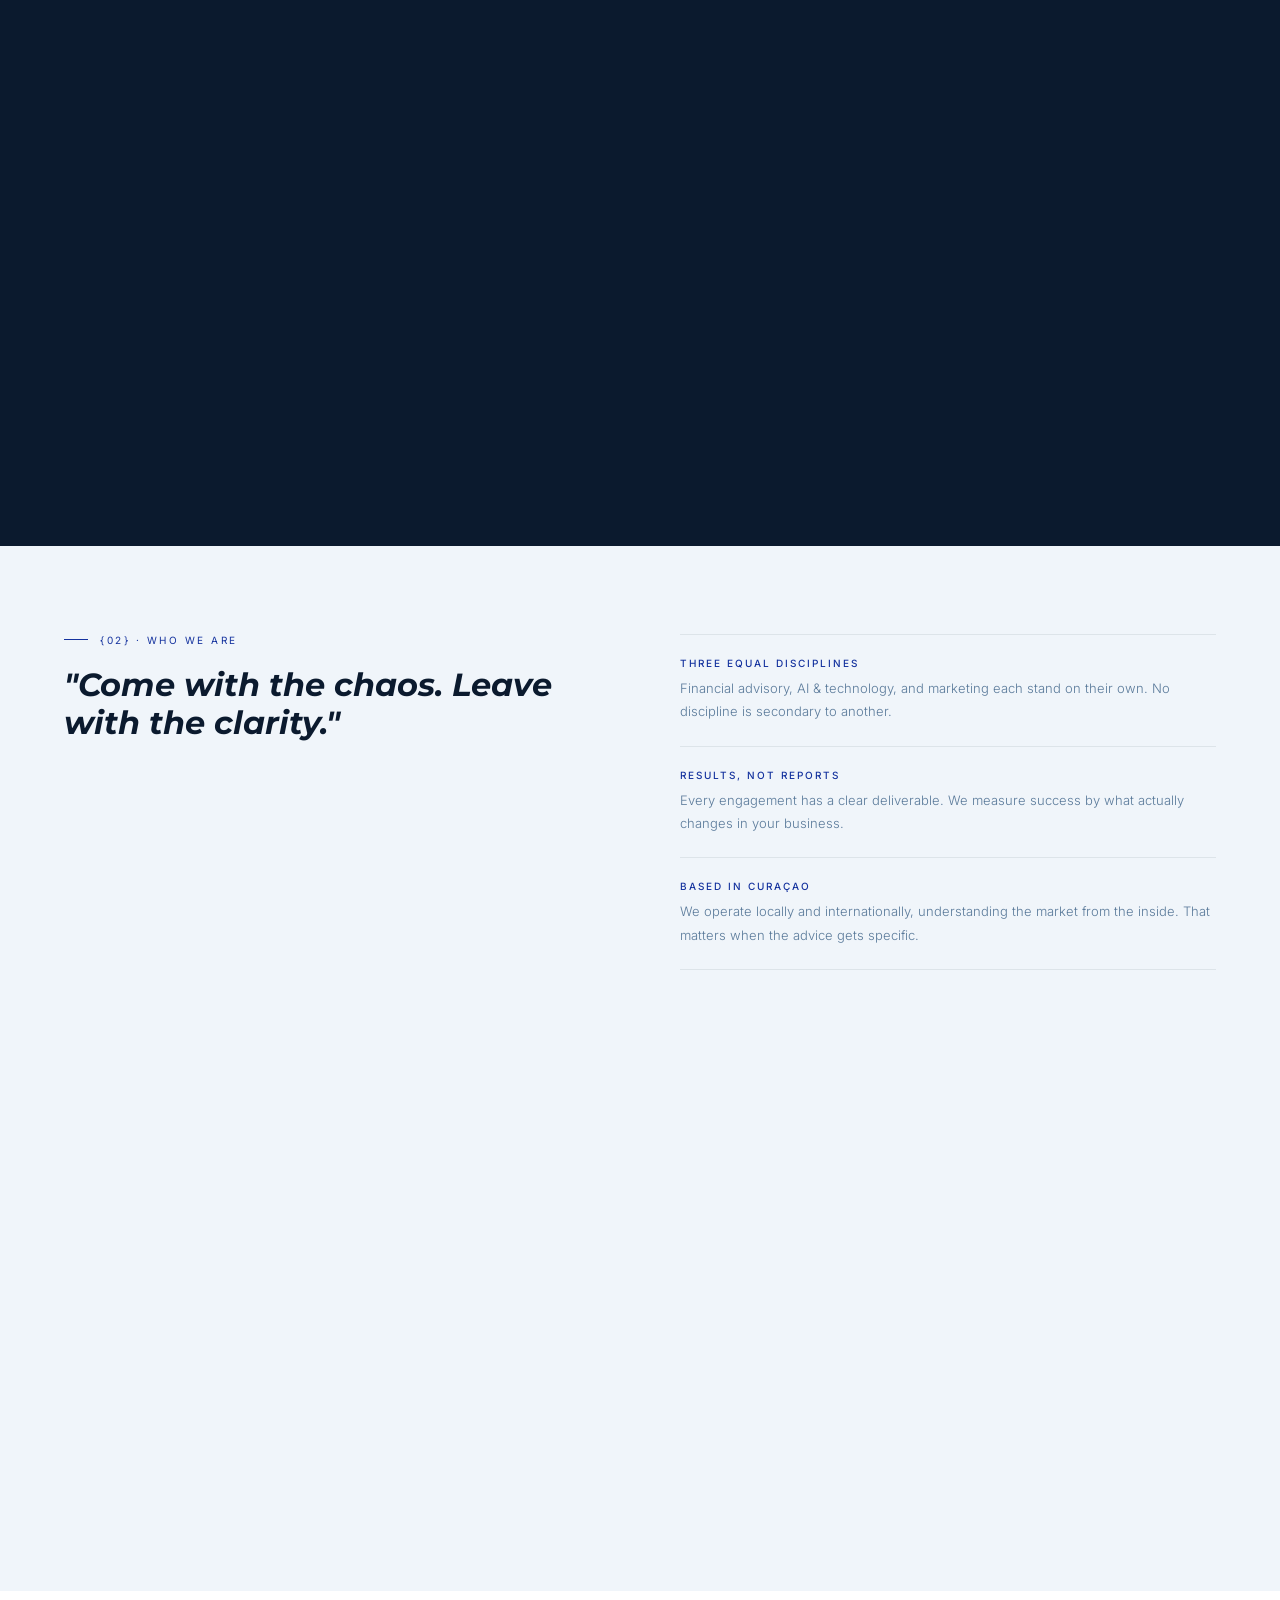
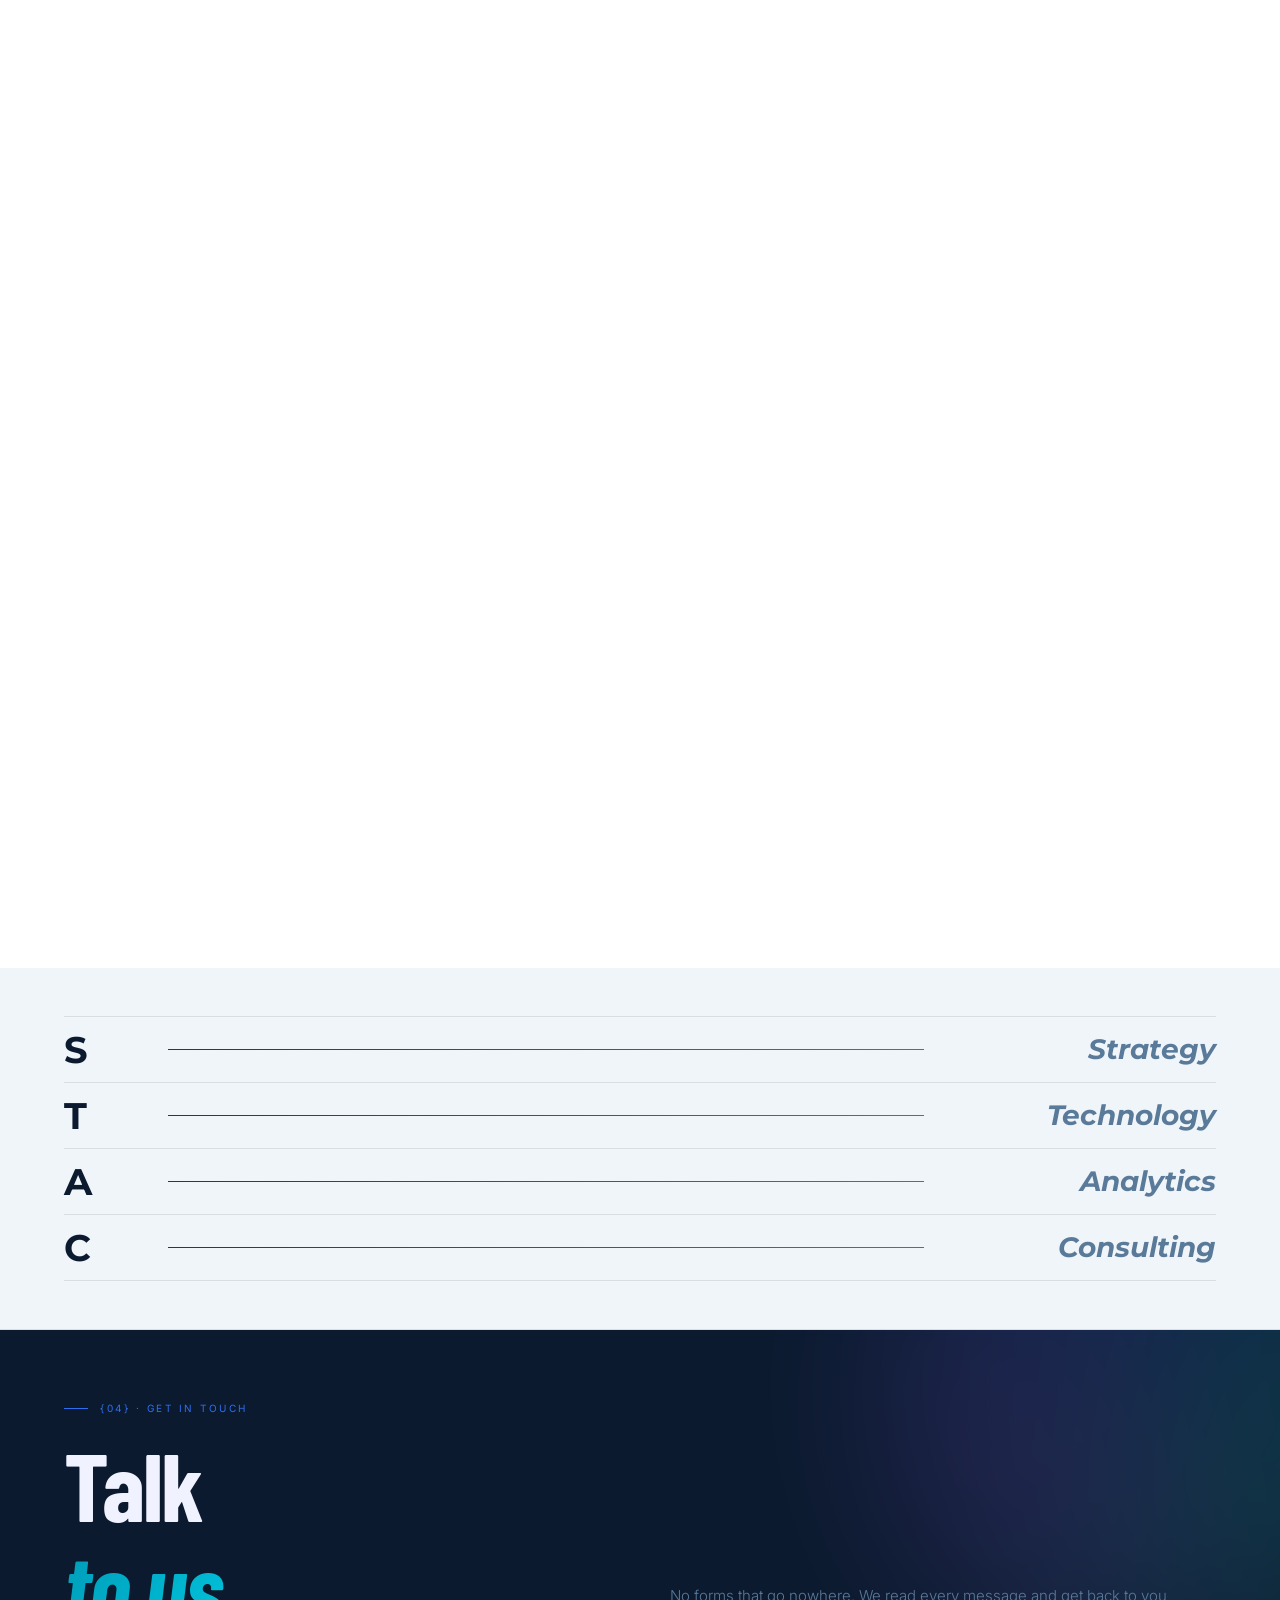
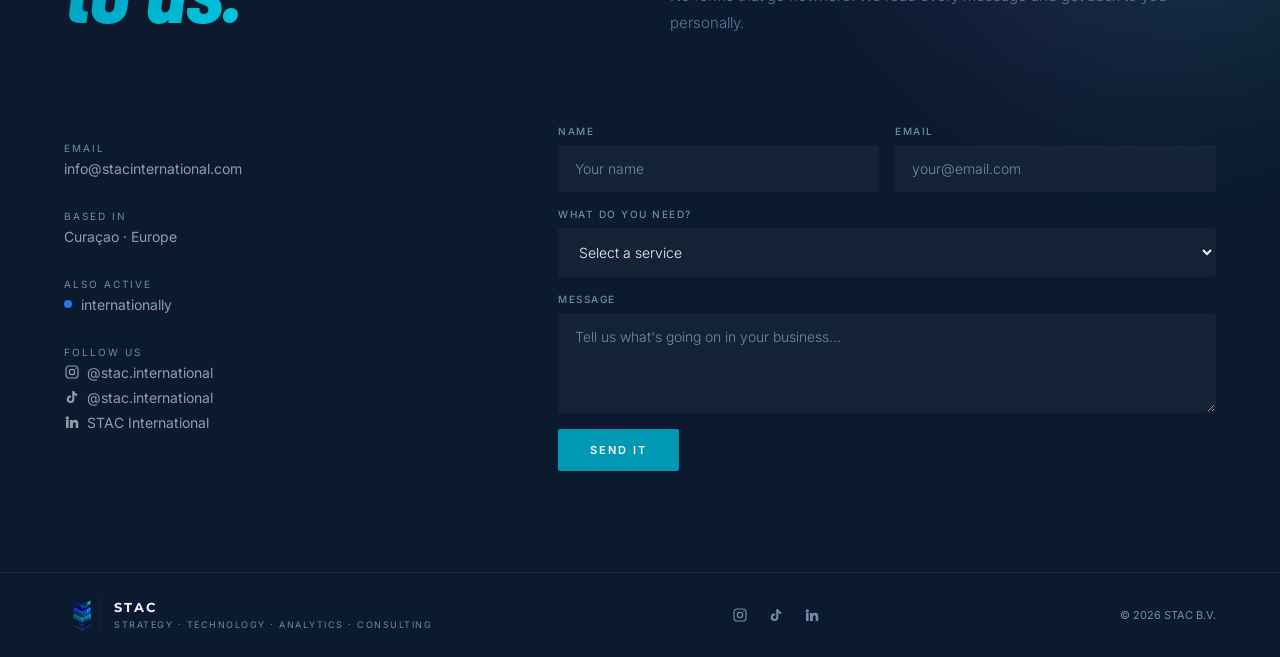
==== commit 37df1ea9: "Featured work: endless drifting carousel and animated abbreviation explainer One shared script (asse" ====
--- a/index.html
+++ b/index.html
@@ -7,6 +7,7 @@
 <link rel="stylesheet" href="assets/stac-chat.css"/>
 <script src="assets/stac-chat-data.js" defer></script>
 <script src="assets/stac-chat.js" defer></script>
+<script src="assets/stac-carousel.js" defer></script>
 <meta charset="UTF-8"/>
 <meta name="viewport" content="width=device-width,initial-scale=1"/>
 <meta name="description" content="One firm, three disciplines: Financial Advisory, AI &amp; Technology, and Marketing &amp; Growth. Based in Curaçao, active internationally. Talk to STAC."/>
@@ -342,11 +343,6 @@
 .fp-filter-btn{padding:9px 20px;border-radius:24px;border:1.5px solid var(--border);background:#fff;color:#0B1A2E;font-size:13px;font-weight:600;cursor:pointer;transition:all .2s;white-space:nowrap;font-family:'Inter',sans-serif;}
 .fp-filter-btn:hover{border-color:var(--techdk);}
 .fp-filter-btn.active{background:#0B1A2E;border-color:#0B1A2E;color:#fff;}
-.fp-info-dot{display:inline-flex;align-items:center;justify-content:center;width:14px;height:14px;margin-left:6px;border-radius:50%;border:1px solid currentColor;font-family:'Inter',sans-serif;font-style:italic;font-size:9px;font-weight:700;line-height:1;opacity:.5;position:relative;cursor:help;vertical-align:2px;}
-.fp-info-dot:hover,.fp-info-dot:focus,.fp-info-dot.show{opacity:1;outline:none;}
-.fp-info-dot::after{content:attr(data-tip);position:absolute;bottom:calc(100% + 9px);left:50%;transform:translateX(-50%);background:#0B1A2E;color:#fff;font-style:normal;font-size:11px;font-weight:500;letter-spacing:.2px;padding:7px 11px;border-radius:6px;white-space:nowrap;opacity:0;pointer-events:none;transition:opacity .15s;box-shadow:0 10px 26px rgba(11,26,46,.28);z-index:20;}
-.fp-info-dot::before{content:'';position:absolute;bottom:calc(100% + 4px);left:50%;transform:translateX(-50%);border:5px solid transparent;border-top-color:#0B1A2E;opacity:0;pointer-events:none;transition:opacity .15s;z-index:20;}
-.fp-info-dot:hover::after,.fp-info-dot:hover::before,.fp-info-dot:focus::after,.fp-info-dot:focus::before,.fp-info-dot.show::after,.fp-info-dot.show::before{opacity:1;}
 .fp-carousel3{position:relative;background:#fff;border-radius:20px;padding:20px 48px 40px;}
 .fp-viewport3{overflow:hidden;}
 .fp-track3{display:flex;transition:transform .6s cubic-bezier(.65,0,.35,1);padding:34px 4px 18px;}
@@ -710,15 +706,15 @@
     </div>
     <div class="fp-filters" id="fpFilters">
       <button class="fp-filter-btn active" data-filter="all" data-nl="Alle">All</button>
-      <button class="fp-filter-btn" data-filter="ml">ML<span class="fp-info-dot" tabindex="0" data-tip="Machine Learning" data-nl-tip="Machinaal leren" aria-label="Machine Learning" data-nl-aria="Machinaal leren">i</span></button>
-      <button class="fp-filter-btn" data-filter="genai">GenAI<span class="fp-info-dot" tabindex="0" data-tip="Generative AI" data-nl-tip="Generatieve AI" aria-label="Generative AI" data-nl-aria="Generatieve AI">i</span></button>
-      <button class="fp-filter-btn" data-filter="analytics">Analytics/BI<span class="fp-info-dot" tabindex="0" data-tip="Analytics & Business Intelligence" data-nl-tip="Analyse &amp; business intelligence" aria-label="Analytics and Business Intelligence" data-nl-aria="Analyse en business intelligence">i</span></button>
-      <button class="fp-filter-btn" data-filter="xai">XAI<span class="fp-info-dot" tabindex="0" data-tip="Explainable AI" data-nl-tip="Verklaarbare AI" aria-label="Explainable AI" data-nl-aria="Verklaarbare AI">i</span></button>
-      <button class="fp-filter-btn" data-filter="nlp">NLP<span class="fp-info-dot" tabindex="0" data-tip="Natural Language Processing" data-nl-tip="Natuurlijke taalverwerking" aria-label="Natural Language Processing" data-nl-aria="Natuurlijke taalverwerking">i</span></button>
+      <button class="fp-filter-btn" data-filter="ml">ML</button>
+      <button class="fp-filter-btn" data-filter="genai">GenAI</button>
+      <button class="fp-filter-btn" data-filter="analytics">Analytics/BI</button>
+      <button class="fp-filter-btn" data-filter="xai">XAI</button>
+      <button class="fp-filter-btn" data-filter="nlp">NLP</button>
       <button class="fp-filter-btn" data-filter="timeseries" data-nl="Tijdreeksen">Time-Series</button>
       <button class="fp-filter-btn" data-filter="sports" data-nl="Sport">Sports</button>
-      <button class="fp-filter-btn" data-filter="cv">CV<span class="fp-info-dot" tabindex="0" data-tip="Computer Vision" data-nl-tip="Computervisie" aria-label="Computer Vision" data-nl-aria="Computervisie">i</span></button>
-      <button class="fp-filter-btn" data-filter="rl">RL<span class="fp-info-dot" tabindex="0" data-tip="Reinforcement Learning" data-nl-tip="Reinforcement learning" aria-label="Reinforcement Learning" data-nl-aria="Reinforcement learning">i</span></button>
+      <button class="fp-filter-btn" data-filter="cv">CV</button>
+      <button class="fp-filter-btn" data-filter="rl">RL</button>
       <button class="fp-filter-btn" data-filter="robotics" data-nl="Robotica">Robotics</button>
       <button class="fp-filter-btn" data-filter="research" data-nl="Onderzoek">Research</button>
       <button class="fp-filter-btn" data-filter="app">App</button>
@@ -1488,169 +1484,7 @@
   ].forEach(function(i){ if(i) instances.push(i); });
 })();
 
-// FEATURED PROJECTS CAROUSEL (ported from ai-technology.html)
-(function(){
-  var viewport=document.getElementById('fp3Viewport');
-  var track=document.getElementById('fpTrack3');
-  var allCards=Array.prototype.slice.call(document.querySelectorAll('#fpTrack3 .fp-card3'));
-  var wrap=document.getElementById('fpCarousel3');
-  var prevBtn=document.getElementById('fp3Prev');
-  var nextBtn=document.getElementById('fp3Next');
-  var filterBtns=document.querySelectorAll('#fpFilters .fp-filter-btn');
-  if(!track||!wrap||!viewport||!allCards.length) return;
-  var idx=0,timer;
-  function visibleCards(){ return allCards.filter(function(c){ return c.style.display!=='none'; }); }
-  function cardStep(){
-    var vc=visibleCards();
-    if(!vc.length) return 0;
-    var r=vc[0].getBoundingClientRect();
-    var style=getComputedStyle(vc[0]);
-    return r.width+parseFloat(style.marginRight||0);
-  }
-  function visibleCount(){
-    var s=cardStep();
-    return s?Math.max(1,Math.round(viewport.clientWidth/s)):1;
-  }
-  function render(){
-    var vc=visibleCards();
-    allCards.forEach(function(c){ c.classList.remove('is-center'); });
-    if(!vc.length) return;
-    var vcount=visibleCount();
-    var half=Math.floor(vcount/2);
-    var maxStart=Math.max(0,vc.length-vcount);
-    var start=Math.max(0,Math.min(idx-half,maxStart));
-    track.style.transform='translateX(-'+(start*cardStep())+'px)';
-    if(vcount>=3&&vc[idx]) vc[idx].classList.add('is-center');
-    var panel=document.getElementById('fpPanel');
-    if(panel&&panel.classList.contains('open')) panel.style.maxHeight=panel.scrollHeight+'px';
-  }
-  function go(n){
-    var vc=visibleCards();
-    var mx=vc.length-1;
-    if(mx<0) return;
-    if(n>mx) n=0;
-    if(n<0) n=mx;
-    idx=n;
-    render();
-  }
-  function next(){ go(idx+1); }
-  function prev(){ go(idx-1); }
-  function restart(){ clearInterval(timer); timer=setInterval(next,5000); }
-  function applyFilter(tag){
-    allCards.forEach(function(c){
-      var tags=(c.getAttribute('data-tags')||'').split(',');
-      var show=(tag==='all')||tags.indexOf(tag)!==-1;
-      c.style.display=show?'':'none';
-    });
-    idx=0;
-    render();
-    restart();
-  }
-  filterBtns.forEach(function(btn){
-    btn.addEventListener('click',function(){
-      filterBtns.forEach(function(b){ b.classList.remove('active'); });
-      btn.classList.add('active');
-      applyFilter(btn.getAttribute('data-filter'));
-    });
-  });
-  document.querySelectorAll('#fpPanel .fp-info-dot').forEach(function(dot){
-    dot.addEventListener('click',function(e){
-      e.preventDefault();
-      e.stopPropagation();
-      var wasOpen=dot.classList.contains('show');
-      document.querySelectorAll('#fpPanel .fp-info-dot.show').forEach(function(d){ d.classList.remove('show'); });
-      if(!wasOpen) dot.classList.add('show');
-    });
-  });
-  document.addEventListener('click',function(){
-    document.querySelectorAll('#fpPanel .fp-info-dot.show').forEach(function(d){ d.classList.remove('show'); });
-  });
-  if(nextBtn) nextBtn.addEventListener('click',function(){ next(); restart(); });
-  if(prevBtn) prevBtn.addEventListener('click',function(){ prev(); restart(); });
-  wrap.addEventListener('mouseenter',function(){ clearInterval(timer); });
-  wrap.addEventListener('mouseleave',restart);
-  window.addEventListener('resize',render);
-  render();
-  restart();
-})();
 </script>
 
-<script>
-// FEATURED PROJECTS CAROUSELS (Financial Advisory & Marketing & Growth panels)
-function initFpCarousel(opts){
-  var viewport=document.getElementById(opts.viewport);
-  var track=document.getElementById(opts.track);
-  var allCards=Array.prototype.slice.call(document.querySelectorAll('#'+opts.track+' .fp-card3'));
-  var wrap=document.getElementById(opts.wrap);
-  var prevBtn=document.getElementById(opts.prev);
-  var nextBtn=document.getElementById(opts.next);
-  var filterBtns=document.querySelectorAll('#'+opts.filters+' .fp-filter-btn');
-  if(!track||!wrap||!viewport||!allCards.length) return;
-  var idx=0,timer;
-  function visibleCards(){ return allCards.filter(function(c){ return c.style.display!=='none'; }); }
-  function cardStep(){
-    var vc=visibleCards();
-    if(!vc.length) return 0;
-    var r=vc[0].getBoundingClientRect();
-    var style=getComputedStyle(vc[0]);
-    return r.width+parseFloat(style.marginRight||0);
-  }
-  function visibleCount(){
-    var s=cardStep();
-    return s?Math.max(1,Math.round(viewport.clientWidth/s)):1;
-  }
-  function render(){
-    var vc=visibleCards();
-    allCards.forEach(function(c){ c.classList.remove('is-center'); });
-    if(!vc.length) return;
-    var vcount=visibleCount();
-    var half=Math.floor(vcount/2);
-    var maxStart=Math.max(0,vc.length-vcount);
-    var start=Math.max(0,Math.min(idx-half,maxStart));
-    track.style.transform='translateX(-'+(start*cardStep())+'px)';
-    if(vcount>=3&&vc[idx]) vc[idx].classList.add('is-center');
-    var panel=wrap.closest('.fp-panel');
-    if(panel&&panel.classList.contains('open')) panel.style.maxHeight=panel.scrollHeight+'px';
-  }
-  function go(n){
-    var vc=visibleCards();
-    var mx=vc.length-1;
-    if(mx<0) return;
-    if(n>mx) n=0;
-    if(n<0) n=mx;
-    idx=n;
-    render();
-  }
-  function next(){ go(idx+1); }
-  function prev(){ go(idx-1); }
-  function restart(){ clearInterval(timer); timer=setInterval(next,5000); }
-  function applyFilter(tag){
-    allCards.forEach(function(c){
-      var tags=(c.getAttribute('data-tags')||'').split(',');
-      var show=(tag==='all')||tags.indexOf(tag)!==-1;
-      c.style.display=show?'':'none';
-    });
-    idx=0;
-    render();
-    restart();
-  }
-  filterBtns.forEach(function(btn){
-    btn.addEventListener('click',function(){
-      filterBtns.forEach(function(b){ b.classList.remove('active'); });
-      btn.classList.add('active');
-      applyFilter(btn.getAttribute('data-filter'));
-    });
-  });
-  if(nextBtn) nextBtn.addEventListener('click',function(){ next(); restart(); });
-  if(prevBtn) prevBtn.addEventListener('click',function(){ prev(); restart(); });
-  wrap.addEventListener('mouseenter',function(){ clearInterval(timer); });
-  wrap.addEventListener('mouseleave',restart);
-  window.addEventListener('resize',render);
-  render();
-  restart();
-}
-initFpCarousel({viewport:'fp3ViewportFin',track:'fpTrackFin',wrap:'fpCarouselFin',prev:'fp3PrevFin',next:'fp3NextFin',filters:'fpFiltersFin'});
-initFpCarousel({viewport:'fp3ViewportMkt',track:'fpTrackMkt',wrap:'fpCarouselMkt',prev:'fp3PrevMkt',next:'fp3NextMkt',filters:'fpFiltersMkt'});
-</script>
 </body>
 </html>
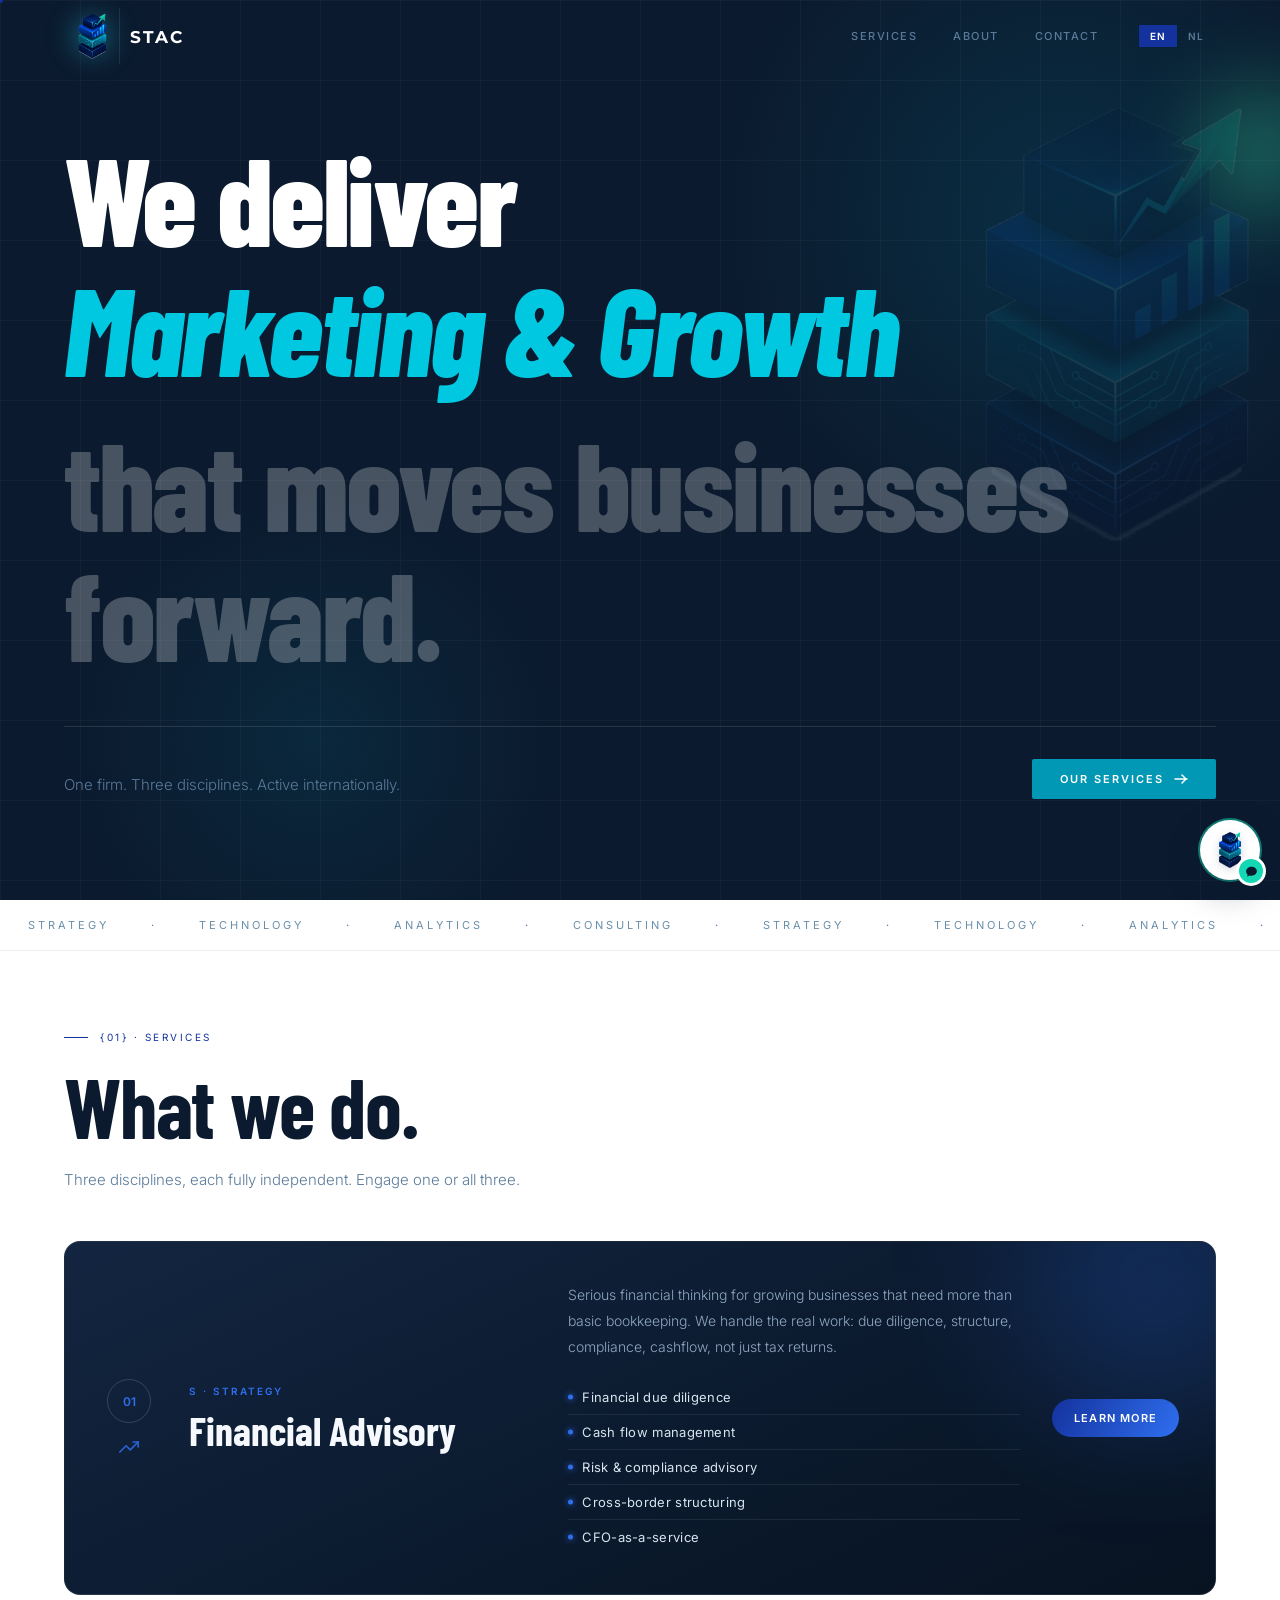
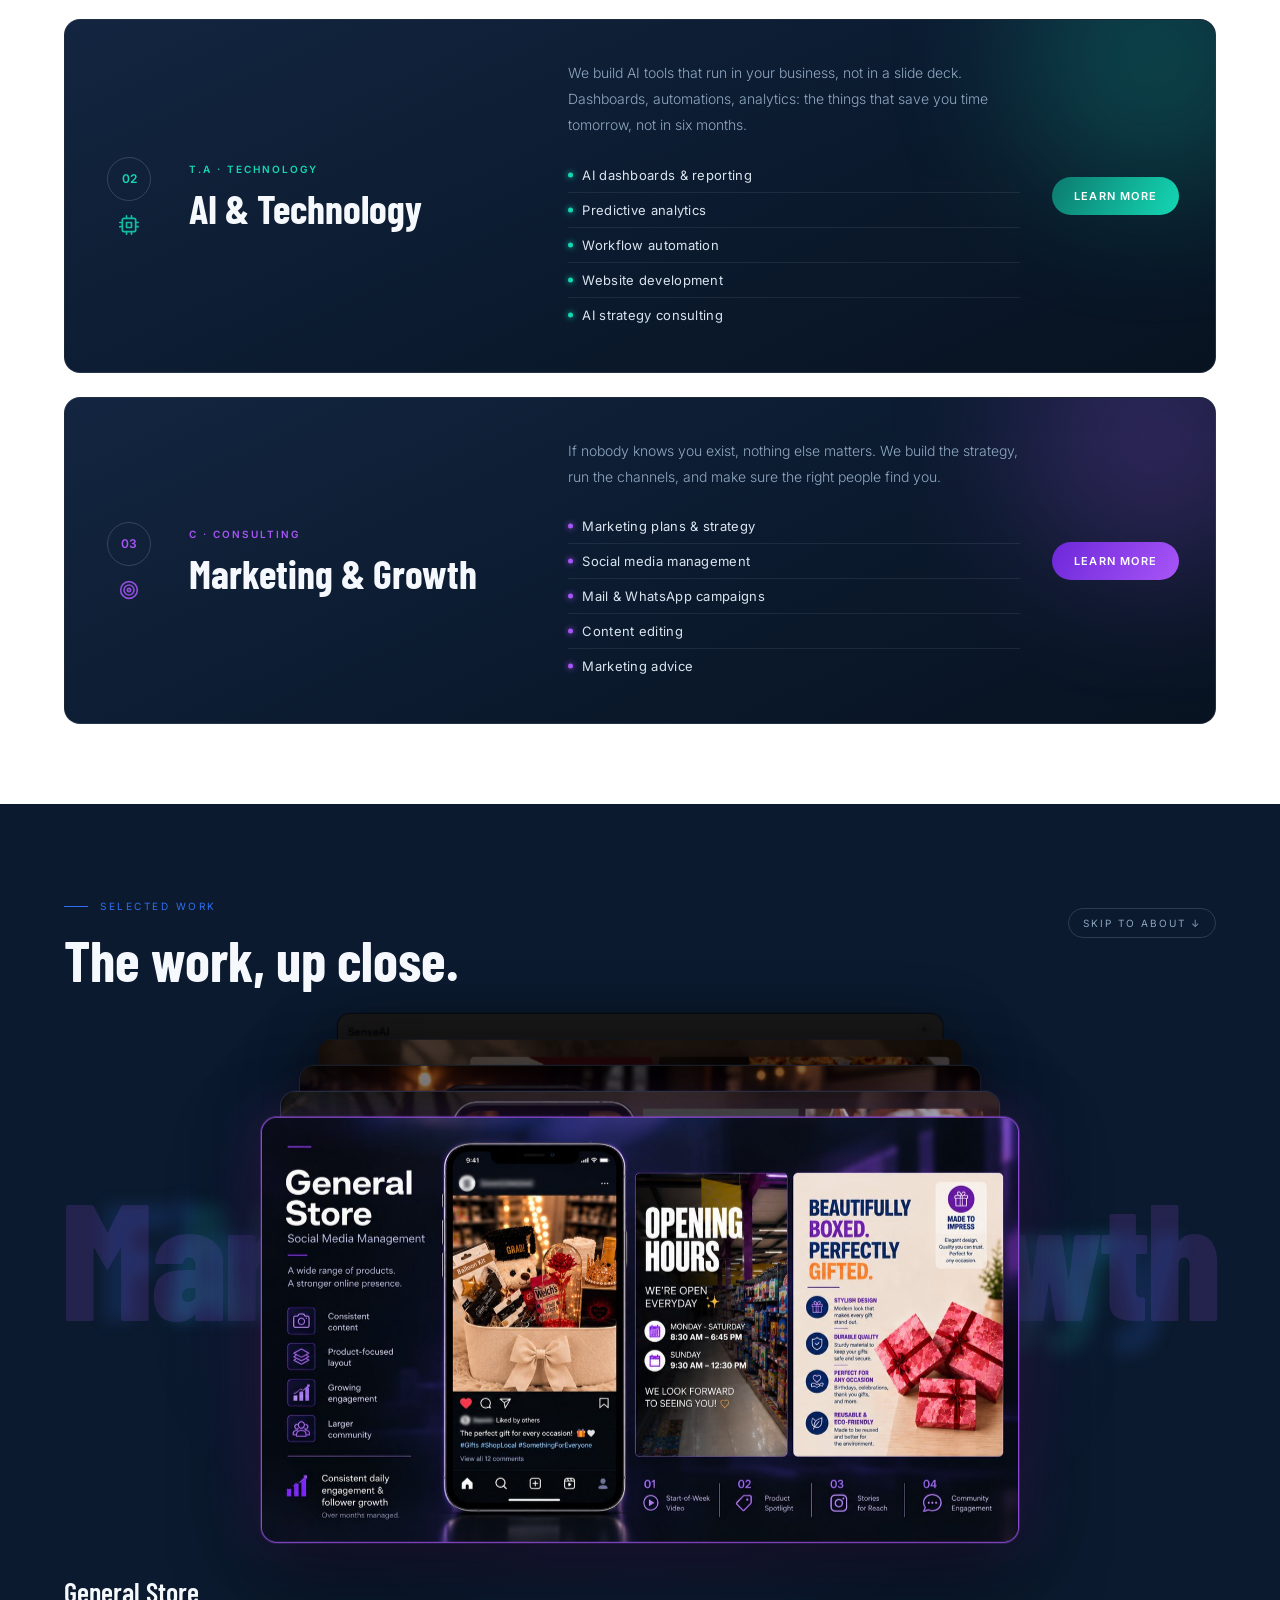
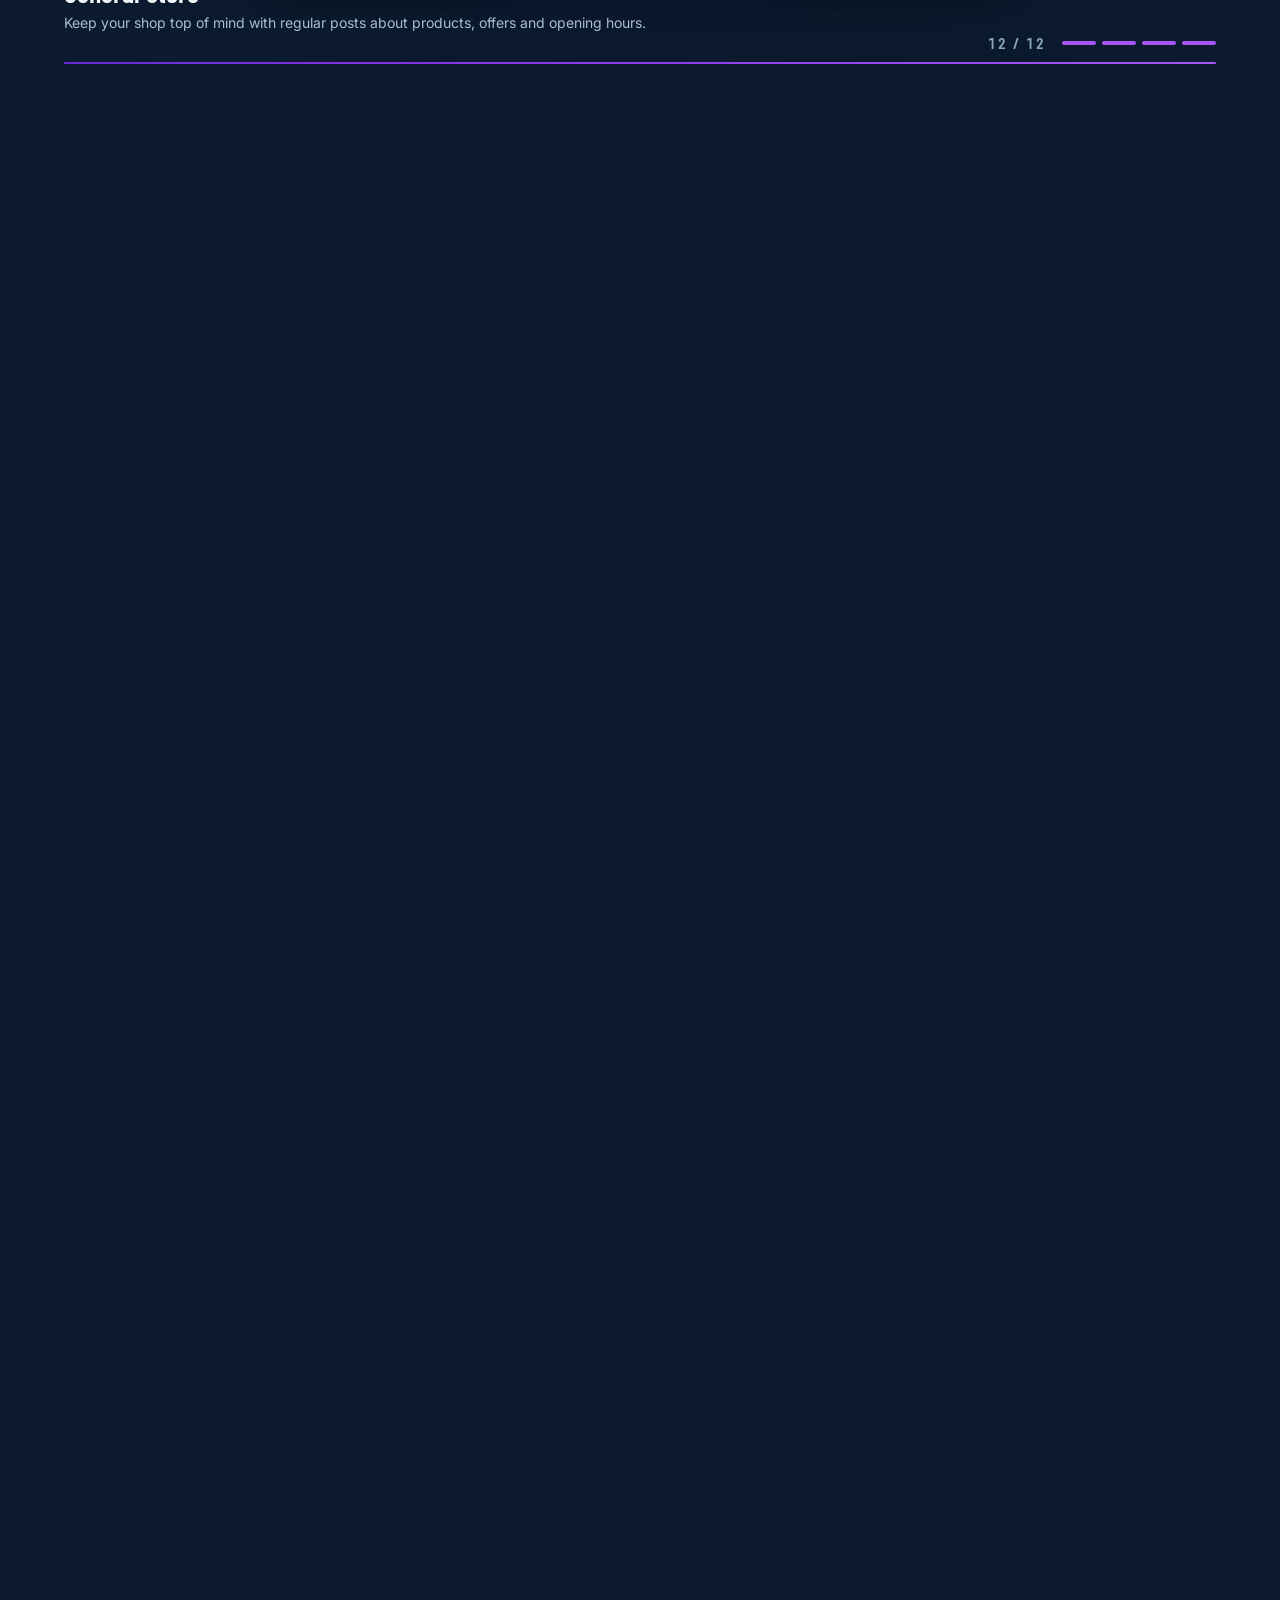
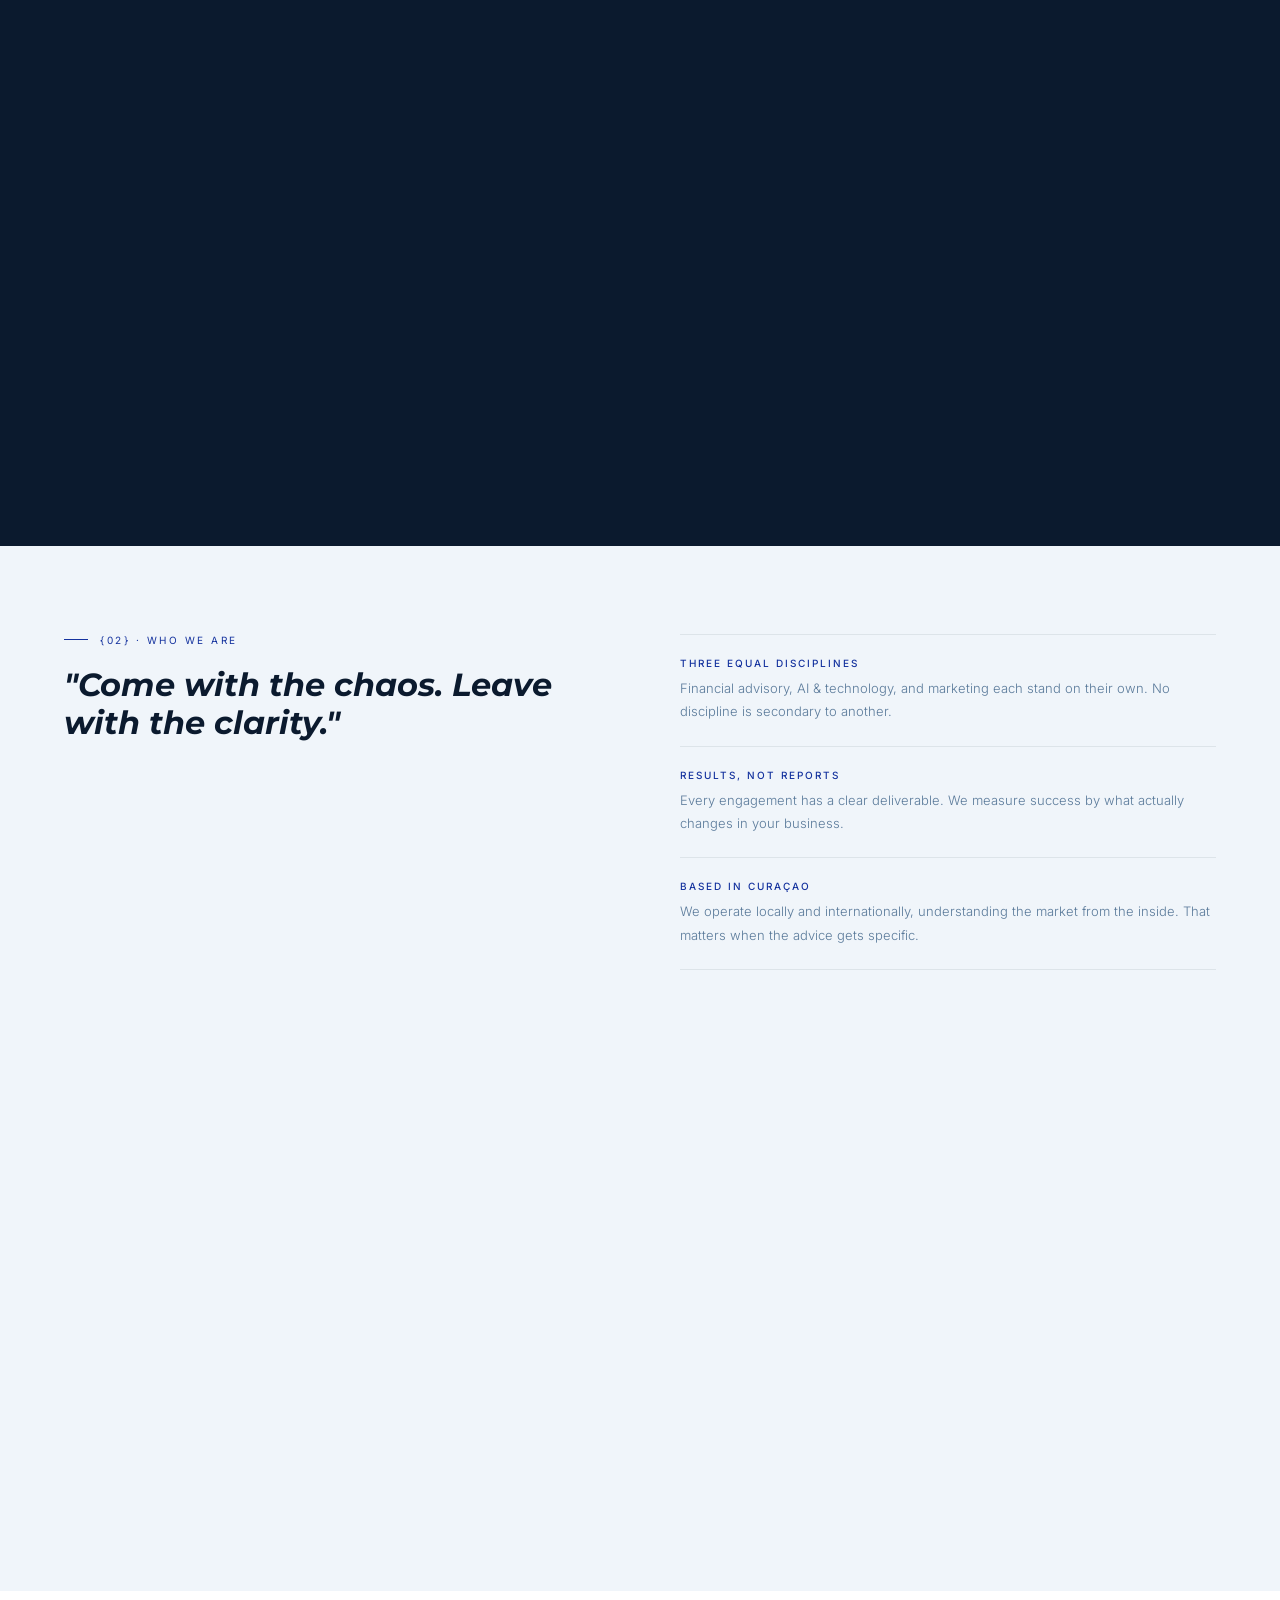
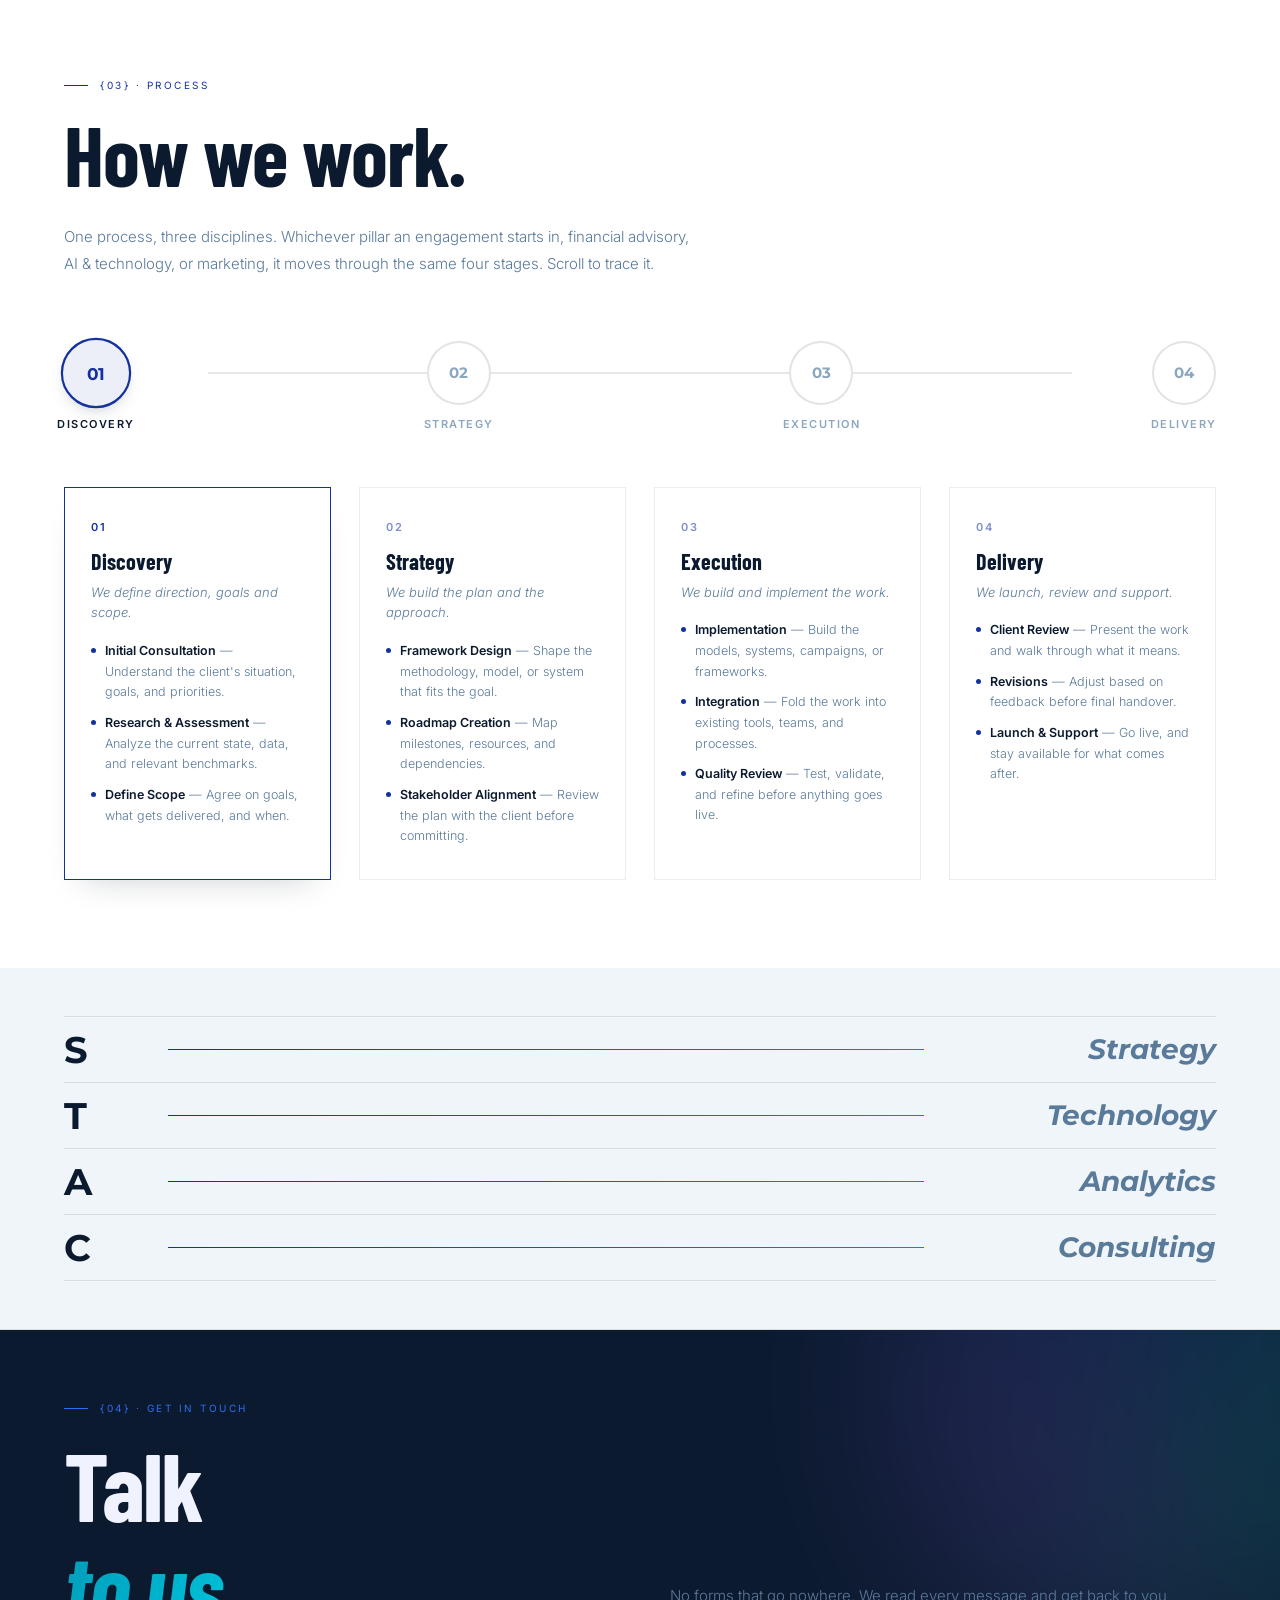
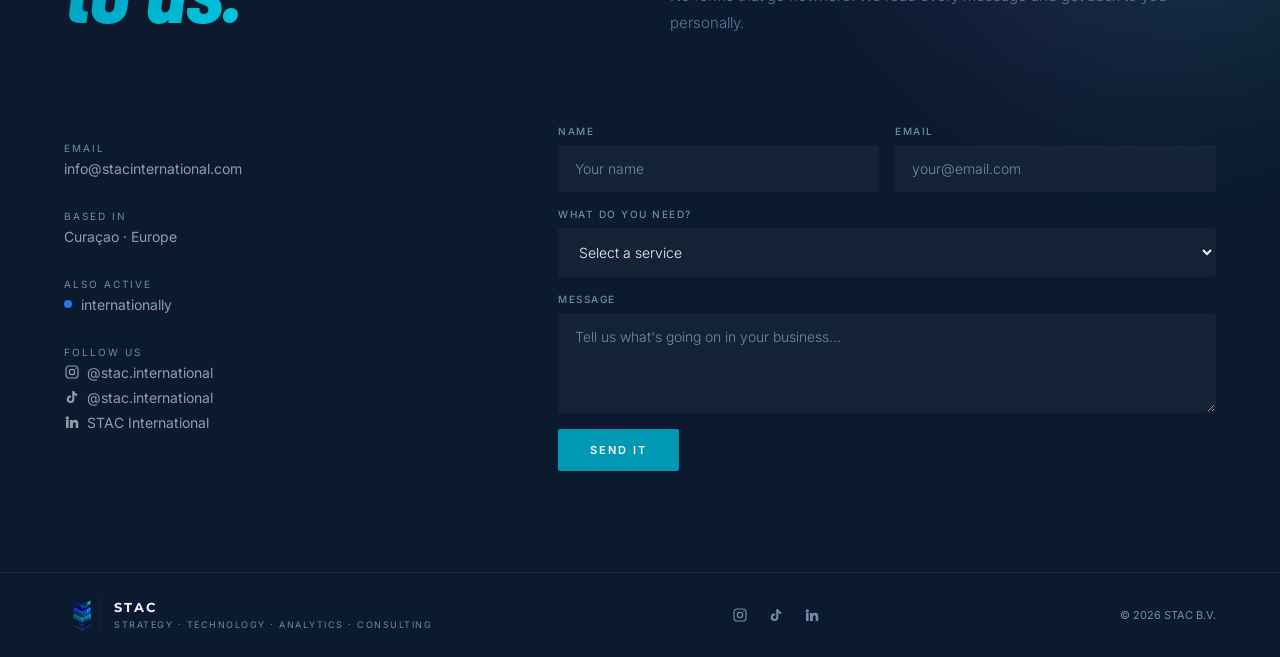
==== commit 51061592: "Featured work: plain-language titles instead of RL, OT-2, SDG-6, EPL and SME Co-Authored-By: Claude " ====
--- a/index.html
+++ b/index.html
@@ -739,9 +739,9 @@
             </div>
           </div>
           <div class="fp-card3" data-tags="cv,rl,robotics">
-            <div class="fp-card3-img"><img src="images/root_segmentation.jpg" alt="Root Segmentation &amp; RL Control of OT-2 Robot" data-nl-alt="Wortelsegmentatie &amp; RL-besturing van een OT-2-robot" loading="lazy"/></div>
-            <div class="fp-card3-body">
-              <h4>Root Segmentation &amp; RL Control of OT-2 Robot</h4>
+            <div class="fp-card3-img"><img src="images/root_segmentation.jpg" alt="Plant Root Analysis &amp; a Self-Learning Lab Robot" data-nl-alt="Plantwortelanalyse &amp; een zelflerende labrobot" loading="lazy"/></div>
+            <div class="fp-card3-body">
+              <h4 data-nl="Plantwortelanalyse &amp; een zelflerende labrobot">Plant Root Analysis &amp; a Self-Learning Lab Robot</h4>
               <p data-nl="Van pixels naar beweging: een U-Net segmenteert plantwortels, skeletonisatie kwantificeert de groei, en een met PPO getraind beleid stuurt een OT-2-labrobot automatisch naar het groeipunt.">From pixels to motion: a U-Net segments plant roots, skeletonization quantifies growth, and a PPO-trained policy guides an OT-2 lab robot to the growth point automatically.</p>
               <div class="fp-tags3"><span>CV</span><span>RL</span><span data-nl="Robotica">Robotics</span></div>
             </div>
@@ -763,9 +763,9 @@
             </div>
           </div>
           <div class="fp-card3" data-tags="analytics">
-            <div class="fp-card3-img"><img src="images/sdg_6_powerbi.jpg" alt="SDG-6 Water &amp; Sanitation" data-nl-alt="SDG-6 Water &amp; Sanitatie" loading="lazy"/></div>
-            <div class="fp-card3-body">
-              <h4>SDG-6 Water &amp; Sanitation</h4>
+            <div class="fp-card3-img"><img src="images/sdg_6_powerbi.jpg" alt="Clean Water &amp; Sanitation (UN Goal 6)" data-nl-alt="Schoon water &amp; sanitatie (VN-doel 6)" loading="lazy"/></div>
+            <div class="fp-card3-body">
+              <h4 data-nl="Schoon water &amp; sanitatie (VN-doel 6)">Clean Water &amp; Sanitation (UN Goal 6)</h4>
               <p data-nl="Een meerpagina Power BI-rapport dat WASH-data modelleert met KPI-tegels, correlatie-schakelaars, kaarten en verhalende bladwijzers, gebouwd voor beleidsvorming.">A multi-page Power BI report modeling WASH data with KPI tiles, correlation toggles, maps, and narrative bookmarks, built for policy framing.</p>
               <div class="fp-tags3"><span>Power BI</span><span>DAX</span><span>Storytelling</span></div>
             </div>
@@ -787,9 +787,9 @@
             </div>
           </div>
           <div class="fp-card3" data-tags="ml,sports,analytics">
-            <div class="fp-card3-img"><img src="images/epl_analytics.jpg" alt="EPL Match &amp; Player Analytics" data-nl-alt="Wedstrijd- &amp; spelersanalyse Premier League" loading="lazy"/></div>
-            <div class="fp-card3-body">
-              <h4 data-nl="EPL Wedstrijd- en Spelersanalyse">EPL Match &amp; Player Analytics</h4>
+            <div class="fp-card3-img"><img src="images/epl_analytics.jpg" alt="Premier League Match &amp; Player Analytics" data-nl-alt="Wedstrijd- en spelersanalyse Premier League" loading="lazy"/></div>
+            <div class="fp-card3-body">
+              <h4 data-nl="Wedstrijd- en spelersanalyse Premier League">Premier League Match &amp; Player Analytics</h4>
               <p data-nl="Modellen voor wedstrijduitslagen en spelerswaarde die klassieke en gradient-boosted methoden vergelijken op basis van competitieprestatiedata.">Match-outcome and player-value models comparing classical and gradient-boosted approaches on league performance data.</p>
               <div class="fp-tags3"><span>ML</span><span data-nl="Sportanalyse">Sports Analytics</span><span>XGBoost</span></div>
             </div>
@@ -811,9 +811,9 @@
             </div>
           </div>
           <div class="fp-card3" data-tags="research,genai">
-            <div class="fp-card3-img"><img src="images/sme_genai_willingness.jpg" alt="SME GenAI Willingness Study" data-nl-alt="Onderzoek naar GenAI-bereidheid bij mkb" loading="lazy"/></div>
-            <div class="fp-card3-body">
-              <h4 data-nl="Onderzoek naar GenAI-bereidheid bij MKB">SME GenAI Willingness Study</h4>
+            <div class="fp-card3-img"><img src="images/sme_genai_willingness.jpg" alt="Small Business AI Adoption Study" data-nl-alt="Onderzoek naar AI-adoptie bij kleine bedrijven" loading="lazy"/></div>
+            <div class="fp-card3-body">
+              <h4 data-nl="Onderzoek naar AI-adoptie bij kleine bedrijven">Small Business AI Adoption Study</h4>
               <p data-nl="Toont aan dat de bereidheid om GenAI te leren breed verspreid is over opleidingsniveaus, terwijl sector en organisatorische ondersteuning bepalen hoe snel die bereidheid in praktijk wordt omgezet.">Finds that willingness to learn GenAI is broadly distributed across education levels, while sector and organizational support shape how quickly that willingness turns into practice.</p>
               <div class="fp-tags3"><span data-nl="Onderzoek">Research</span><span>GenAI</span><span data-nl="Beleid">Policy</span></div>
             </div>
